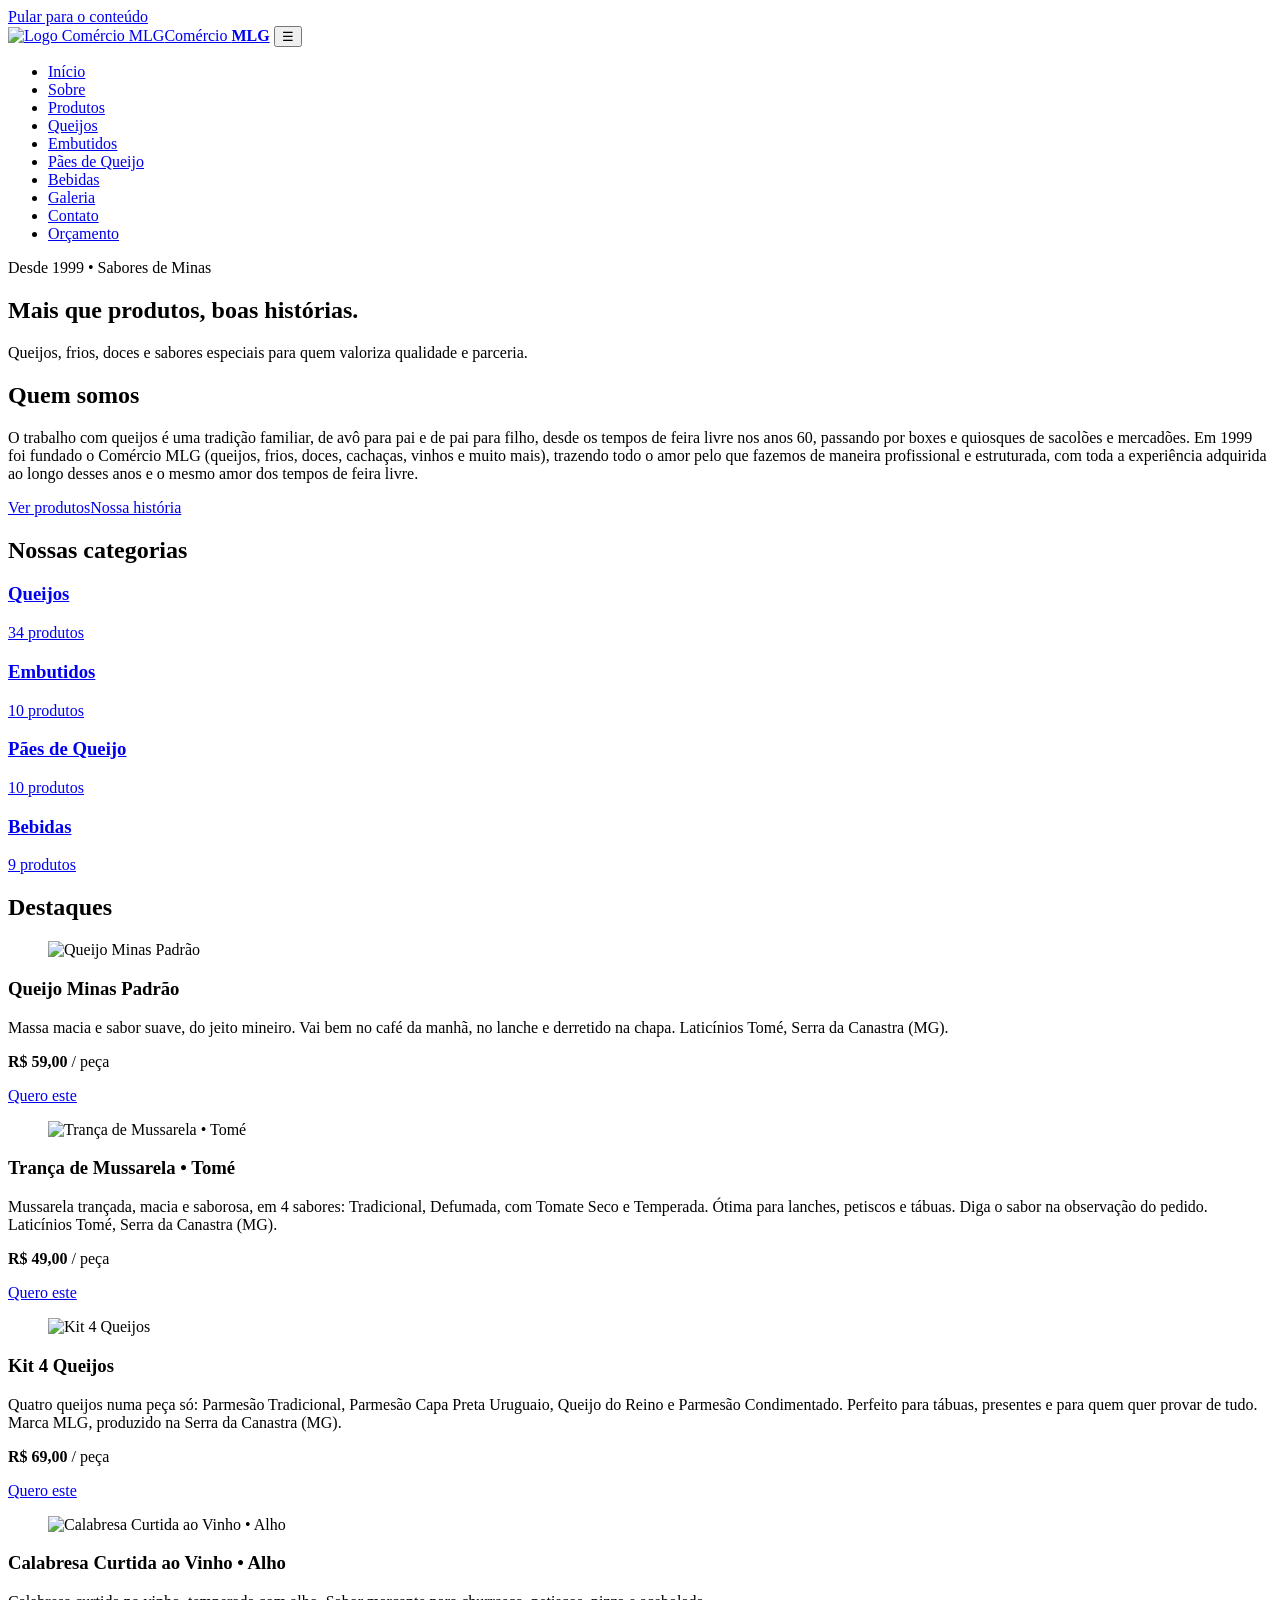
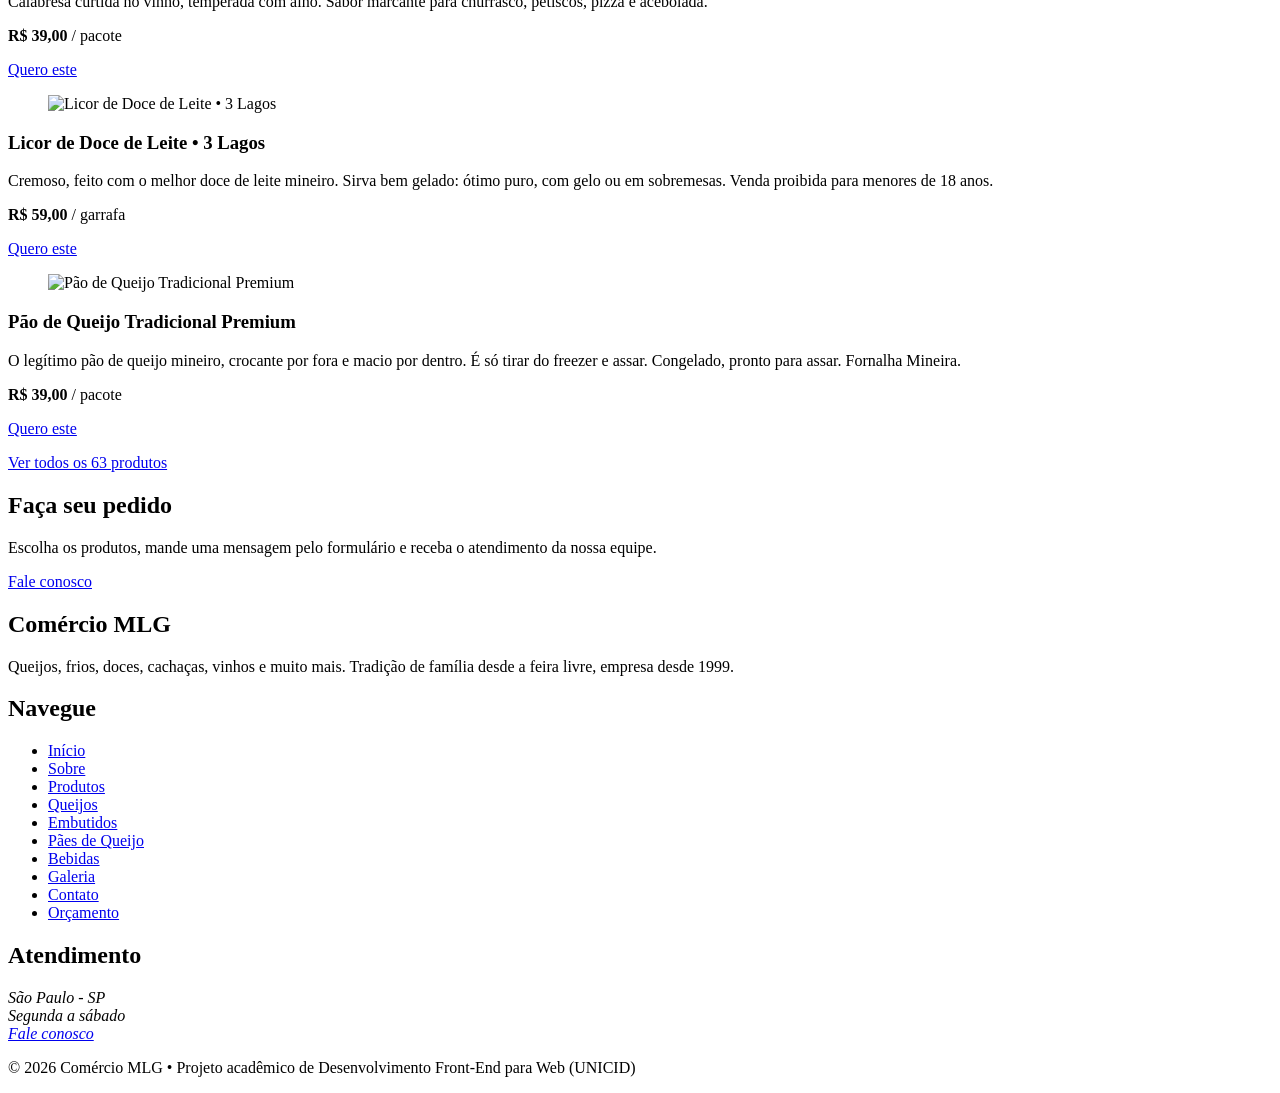
==== index.html @ 5aead36e "Cria as 10 páginas HTML interligadas" ====
<!DOCTYPE html>
<html lang="pt-BR">
<head>
  <meta charset="UTF-8">
  <meta name="viewport" content="width=device-width, initial-scale=1.0">
  <meta name="description" content="Comércio MLG: queijos, frios, doces e bebidas desde 1999.">
  <title>Início | Comércio MLG</title>
  <link rel="icon" href="img/site/logo.png">
  <link rel="stylesheet" href="css/style.css">
</head>
<body>
  <a class="pular" href="#conteudo">Pular para o conteúdo</a>
  <header class="topo">
    <div class="topo-in">
      <a class="marca" href="index.html"><img src="img/site/logo.png" alt="Logo Comércio MLG" width="64" height="64"><span>Comércio <b>MLG</b></span></a>
      <button class="menu-btn" aria-label="Abrir menu" aria-expanded="false" aria-controls="menu">☰</button>
      <nav id="menu" aria-label="Menu principal"><ul><li><a href="index.html" aria-current="page">Início</a></li><li><a href="sobre.html">Sobre</a></li><li><a href="produtos.html">Produtos</a></li><li><a href="queijos.html">Queijos</a></li><li><a href="embutidos.html">Embutidos</a></li><li><a href="paes-de-queijo.html">Pães de Queijo</a></li><li><a href="bebidas.html">Bebidas</a></li><li><a href="galeria.html">Galeria</a></li><li><a href="contato.html">Contato</a></li><li><a href="orcamento.html">Orçamento</a></li></ul></nav>
    </div>
  </header>
  <main id="conteudo">
    <section class="hero">
      <div class="wrap hero-txt">
        <p class="eyebrow">Desde 1999 • Sabores de Minas</p>
        <h1>Mais que produtos, <span>boas histórias.</span></h1>
        <p class="lead">Queijos, frios, doces e sabores especiais para quem valoriza qualidade e parceria.</p>
        <aside class="quem" aria-labelledby="quem-titulo">
          <h2 id="quem-titulo">Quem somos</h2>
          <p>O trabalho com queijos é uma tradição familiar, de avô para pai e de pai para filho, desde os tempos de feira livre nos anos 60, passando por boxes e quiosques de sacolões e mercadões. Em 1999 foi fundado o Comércio MLG (queijos, frios, doces, cachaças, vinhos e muito mais), trazendo todo o amor pelo que fazemos de maneira profissional e estruturada, com toda a experiência adquirida ao longo desses anos e o mesmo amor dos tempos de feira livre.</p>
        </aside>
        <div class="acoes"><a class="btn" href="produtos.html">Ver produtos</a><a class="btn btn-sec" href="sobre.html">Nossa história</a></div>
      </div>
    </section>

    <section class="secao wrap" aria-labelledby="cat-titulo">
      <h2 id="cat-titulo" class="titulo">Nossas categorias</h2>
      <div class="grade-cat">
        <a class="cat" href="queijos.html" style="background-image:linear-gradient(0deg,#000d,#0002),url('img/site/cat-queijos.jpg')"><h3>Queijos</h3><p>34 produtos</p></a>
        <a class="cat" href="embutidos.html" style="background-image:linear-gradient(0deg,#000d,#0002),url('img/site/cat-embutidos.jpg')"><h3>Embutidos</h3><p>10 produtos</p></a>
        <a class="cat" href="paes-de-queijo.html" style="background-image:linear-gradient(0deg,#000d,#0002),url('img/site/cat-paes.jpg')"><h3>Pães de Queijo</h3><p>10 produtos</p></a>
        <a class="cat" href="bebidas.html" style="background-image:linear-gradient(0deg,#000d,#0002),url('img/site/cat-bebidas.jpg')"><h3>Bebidas</h3><p>9 produtos</p></a>
      </div>
    </section>

    <section class="secao wrap" aria-labelledby="dest-titulo">
      <h2 id="dest-titulo" class="titulo">Destaques</h2>
      <div class="grade">
      <article class="card" data-busca="queijo minas padrão minas padrao cafe lanche tome canastra">
        <figure><img src="img/produtos/queijo-minas-padrao.jpg" alt="Queijo Minas Padrão" loading="lazy" width="900" height="900"></figure>
        <div class="card-txt">
          <h3>Queijo Minas Padrão</h3>
          <p>Massa macia e sabor suave, do jeito mineiro. Vai bem no café da manhã, no lanche e derretido na chapa. Laticínios Tomé, Serra da Canastra (MG).</p>
          <p class="preco"><strong>R$ 59,00</strong> <span>/ peça</span></p>
          <a class="btn btn-sm" href="contato.html?produto=Queijo Minas Padrão">Quero este</a>
        </div>
      </article>
      <article class="card" data-busca="trança de mussarela • tomé tranca mussarela tradicional defumada tomate seco temperada condimentada tome">
        <figure><img src="img/produtos/trancas-tome.jpg" alt="Trança de Mussarela • Tomé" loading="lazy" width="900" height="900"></figure>
        <div class="card-txt">
          <h3>Trança de Mussarela • Tomé</h3>
          <p>Mussarela trançada, macia e saborosa, em 4 sabores: Tradicional, Defumada, com Tomate Seco e Temperada. Ótima para lanches, petiscos e tábuas. Diga o sabor na observação do pedido. Laticínios Tomé, Serra da Canastra (MG).</p>
          <p class="preco"><strong>R$ 49,00</strong> <span>/ peça</span></p>
          <a class="btn btn-sm" href="contato.html?produto=Trança de Mussarela • Tomé">Quero este</a>
        </div>
      </article>
      <article class="card" data-busca="kit 4 queijos kit 4 queijos sortido tabua presente parmesao capa preta uruguaio reino condimentado mlg">
        <figure><img src="img/produtos/kit-4-queijos.jpg" alt="Kit 4 Queijos" loading="lazy" width="900" height="900"></figure>
        <div class="card-txt">
          <h3>Kit 4 Queijos</h3>
          <p>Quatro queijos numa peça só: Parmesão Tradicional, Parmesão Capa Preta Uruguaio, Queijo do Reino e Parmesão Condimentado. Perfeito para tábuas, presentes e para quem quer provar de tudo. Marca MLG, produzido na Serra da Canastra (MG).</p>
          <p class="preco"><strong>R$ 69,00</strong> <span>/ peça</span></p>
          <a class="btn btn-sm" href="contato.html?produto=Kit 4 Queijos">Quero este</a>
        </div>
      </article>
      <article class="card" data-busca="calabresa curtida ao vinho • alho calabresa curtida vinho alho linguica churrasco petisco embutido">
        <figure><img src="img/produtos/calabresa-vinho-alho.jpg" alt="Calabresa Curtida ao Vinho • Alho" loading="lazy" width="900" height="900"></figure>
        <div class="card-txt">
          <h3>Calabresa Curtida ao Vinho • Alho</h3>
          <p>Calabresa curtida no vinho, temperada com alho. Sabor marcante para churrasco, petiscos, pizza e acebolada.</p>
          <p class="preco"><strong>R$ 39,00</strong> <span>/ pacote</span></p>
          <a class="btn btn-sm" href="contato.html?produto=Calabresa Curtida ao Vinho • Alho">Quero este</a>
        </div>
      </article>
      <article class="card" data-busca="licor de doce de leite • 3 lagos licor 3 lagos bebida doce de leite">
        <figure><img src="img/produtos/licor-doce-de-leite.jpg" alt="Licor de Doce de Leite • 3 Lagos" loading="lazy" width="900" height="900"></figure>
        <div class="card-txt">
          <h3>Licor de Doce de Leite • 3 Lagos</h3>
          <p>Cremoso, feito com o melhor doce de leite mineiro. Sirva bem gelado: ótimo puro, com gelo ou em sobremesas. Venda proibida para menores de 18 anos.</p>
          <p class="preco"><strong>R$ 59,00</strong> <span>/ garrafa</span></p>
          <a class="btn btn-sm" href="contato.html?produto=Licor de Doce de Leite • 3 Lagos">Quero este</a>
        </div>
      </article>
      <article class="card" data-busca="pão de queijo tradicional premium pao de queijo congelado fornalha mineira tradicional premium">
        <figure><img src="img/produtos/pao-queijo-tradicional.jpg" alt="Pão de Queijo Tradicional Premium" loading="lazy" width="900" height="900"></figure>
        <div class="card-txt">
          <h3>Pão de Queijo Tradicional Premium</h3>
          <p>O legítimo pão de queijo mineiro, crocante por fora e macio por dentro. É só tirar do freezer e assar. Congelado, pronto para assar. Fornalha Mineira.</p>
          <p class="preco"><strong>R$ 39,00</strong> <span>/ pacote</span></p>
          <a class="btn btn-sm" href="contato.html?produto=Pão de Queijo Tradicional Premium">Quero este</a>
        </div>
      </article>
      </div>
      <p class="centro"><a class="btn" href="produtos.html">Ver todos os 63 produtos</a></p>
    </section>

    <section class="faixa">
      <div class="wrap faixa-in">
        <div><h2>Faça seu pedido</h2><p>Escolha os produtos, mande uma mensagem pelo formulário e receba o atendimento da nossa equipe.</p></div>
        <a class="btn" href="contato.html">Fale conosco</a>
      </div>
    </section>
  </main>
  <footer class="rodape">
    <div class="rodape-in">
      <section>
        <h2>Comércio MLG</h2>
        <p>Queijos, frios, doces, cachaças, vinhos e muito mais. Tradição de família desde a feira livre, empresa desde 1999.</p>
      </section>
      <nav aria-label="Links do rodapé">
        <h2>Navegue</h2>
        <ul><li><a href="index.html" aria-current="page">Início</a></li><li><a href="sobre.html">Sobre</a></li><li><a href="produtos.html">Produtos</a></li><li><a href="queijos.html">Queijos</a></li><li><a href="embutidos.html">Embutidos</a></li><li><a href="paes-de-queijo.html">Pães de Queijo</a></li><li><a href="bebidas.html">Bebidas</a></li><li><a href="galeria.html">Galeria</a></li><li><a href="contato.html">Contato</a></li><li><a href="orcamento.html">Orçamento</a></li></ul>
      </nav>
      <section>
        <h2>Atendimento</h2>
        <address>São Paulo - SP<br>Segunda a sábado<br><a href="contato.html">Fale conosco</a></address>
      </section>
    </div>
    <p class="copy">© 2026 Comércio MLG • Projeto acadêmico de Desenvolvimento Front-End para Web (UNICID)</p>
  </footer>
  <script src="js/script.js"></script>
</body>
</html>
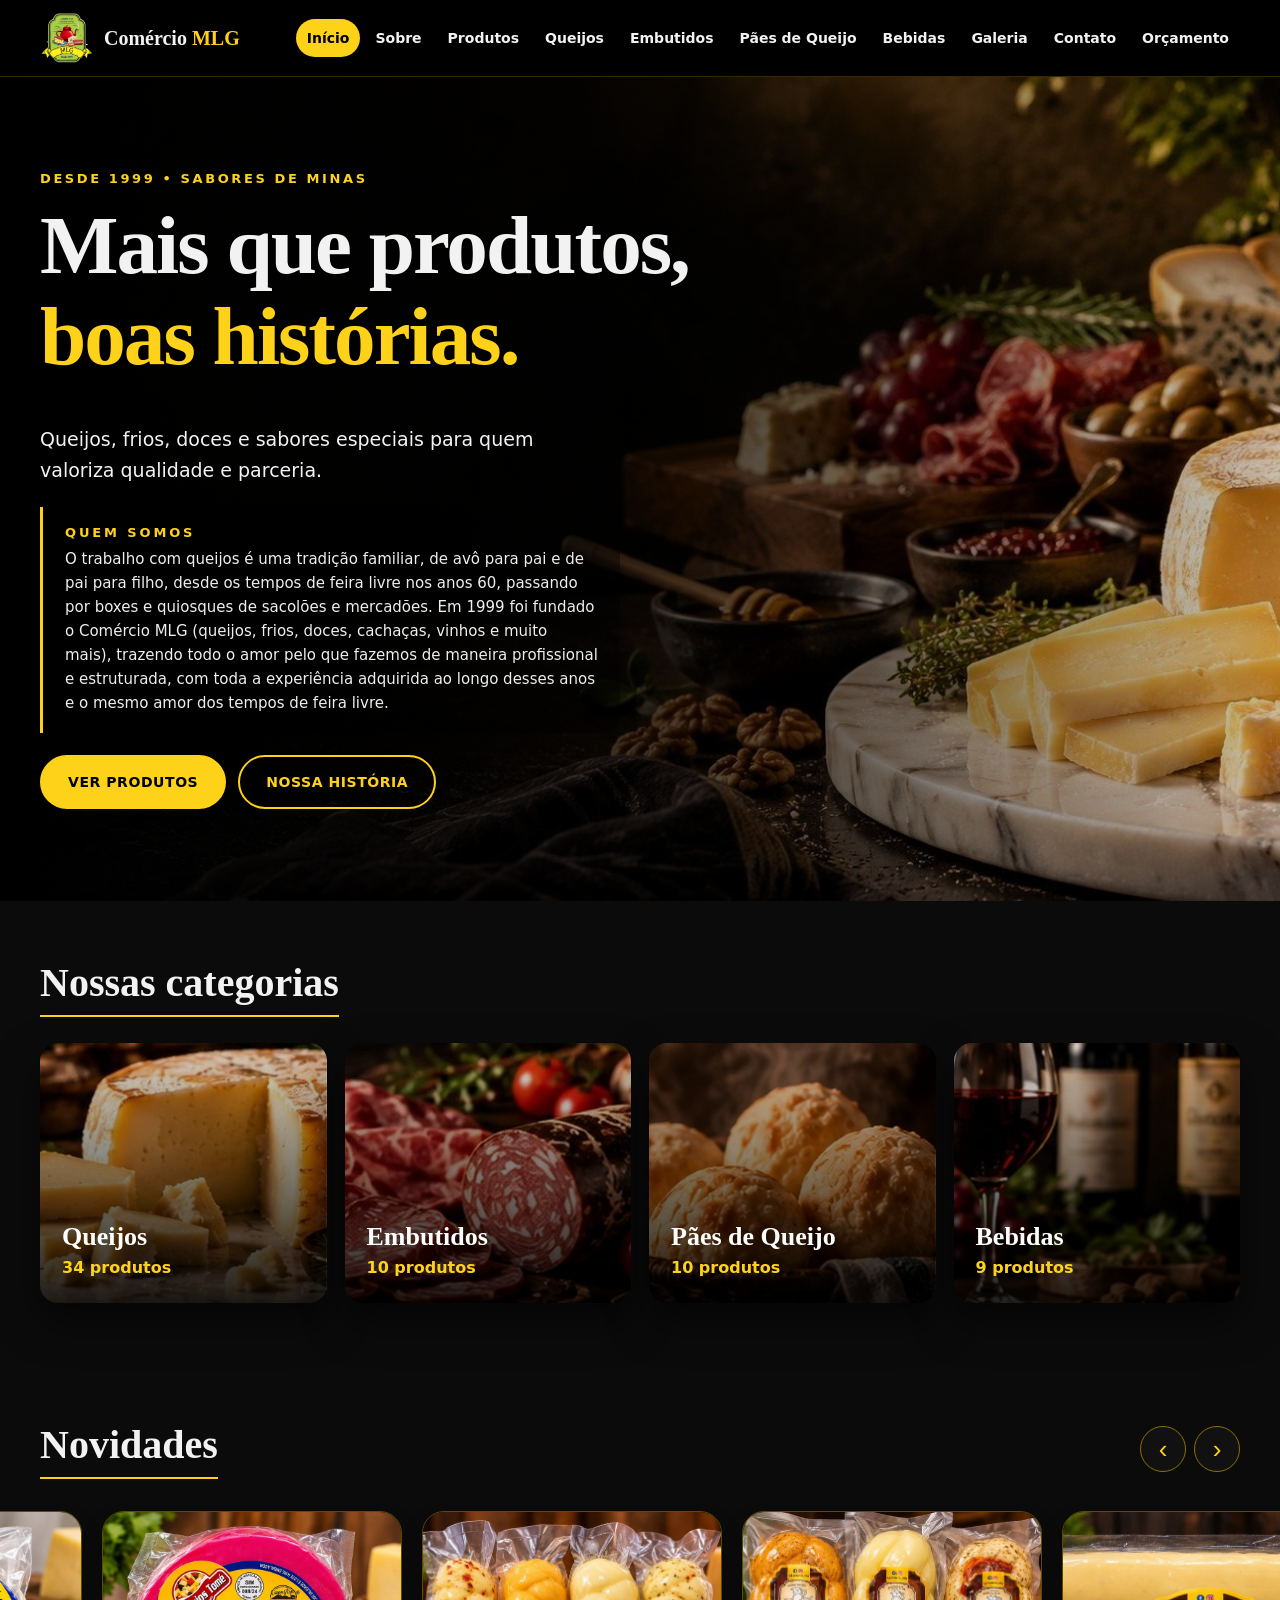
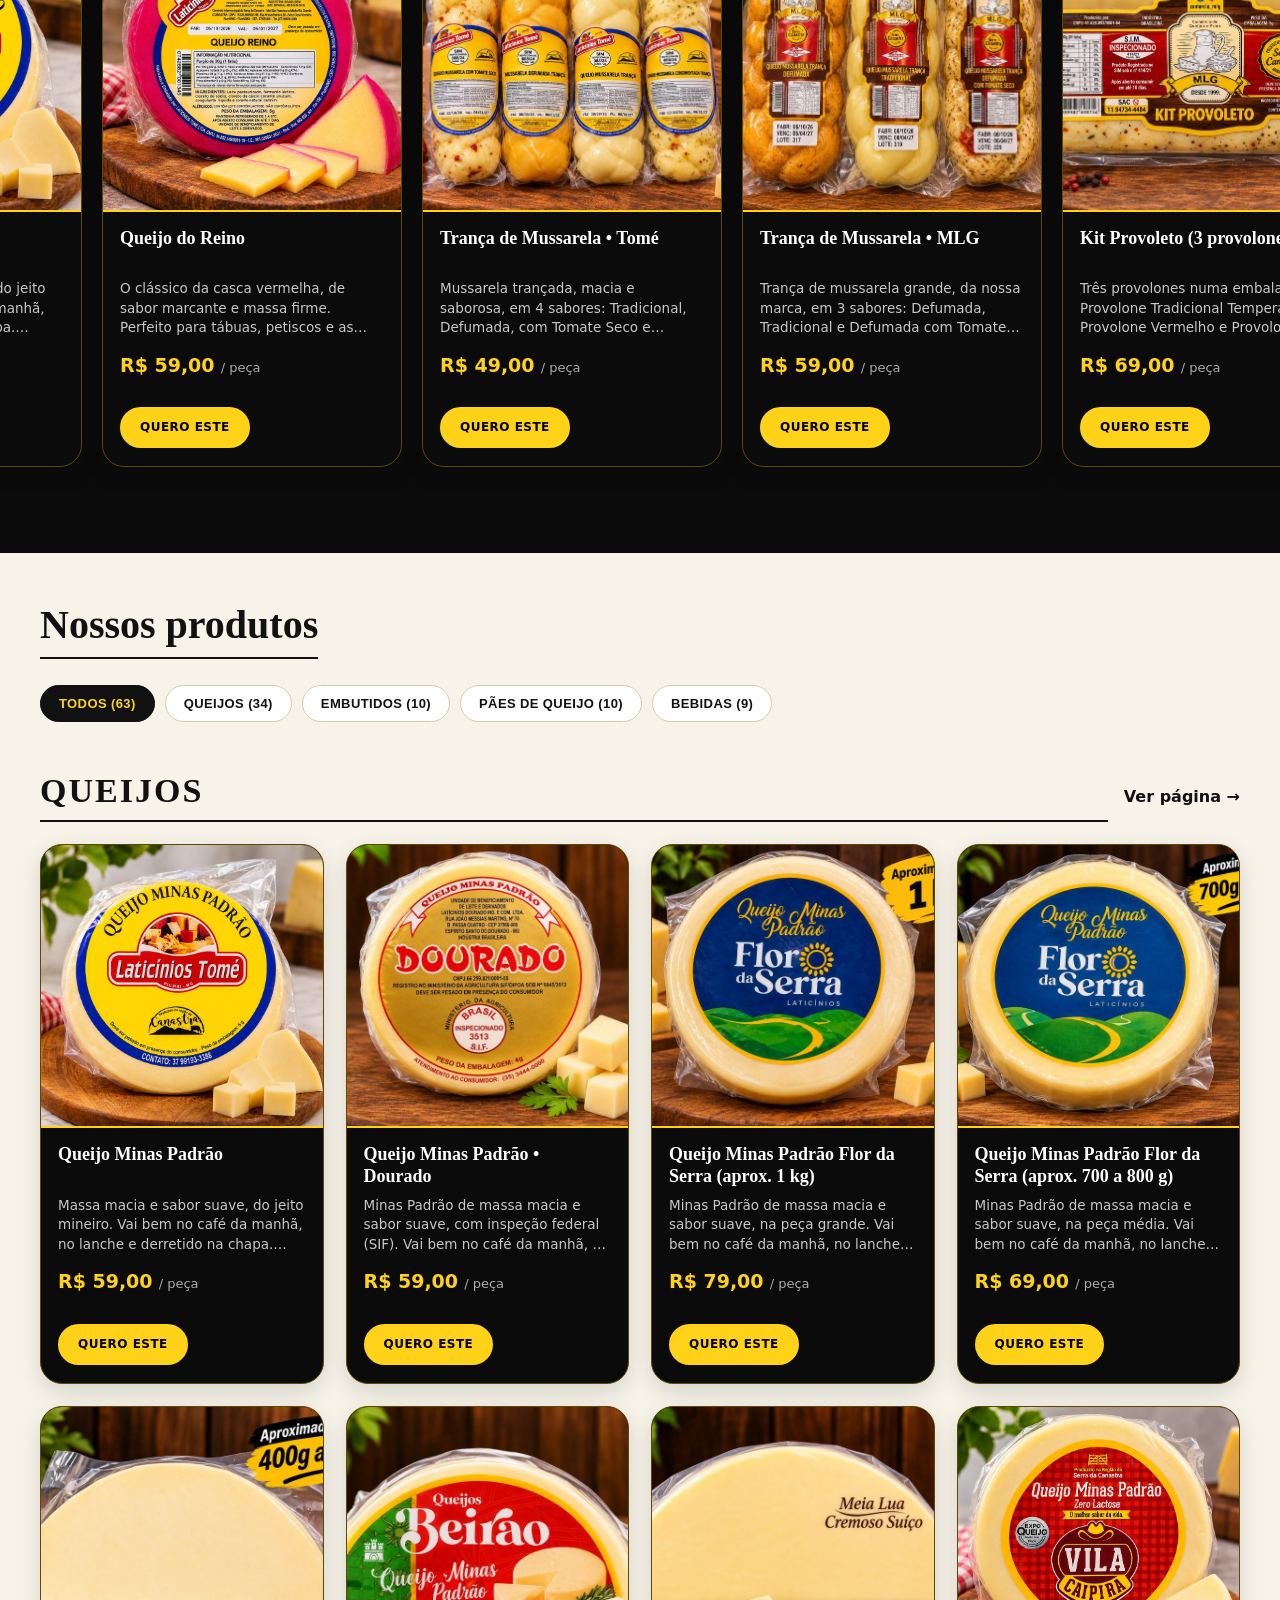
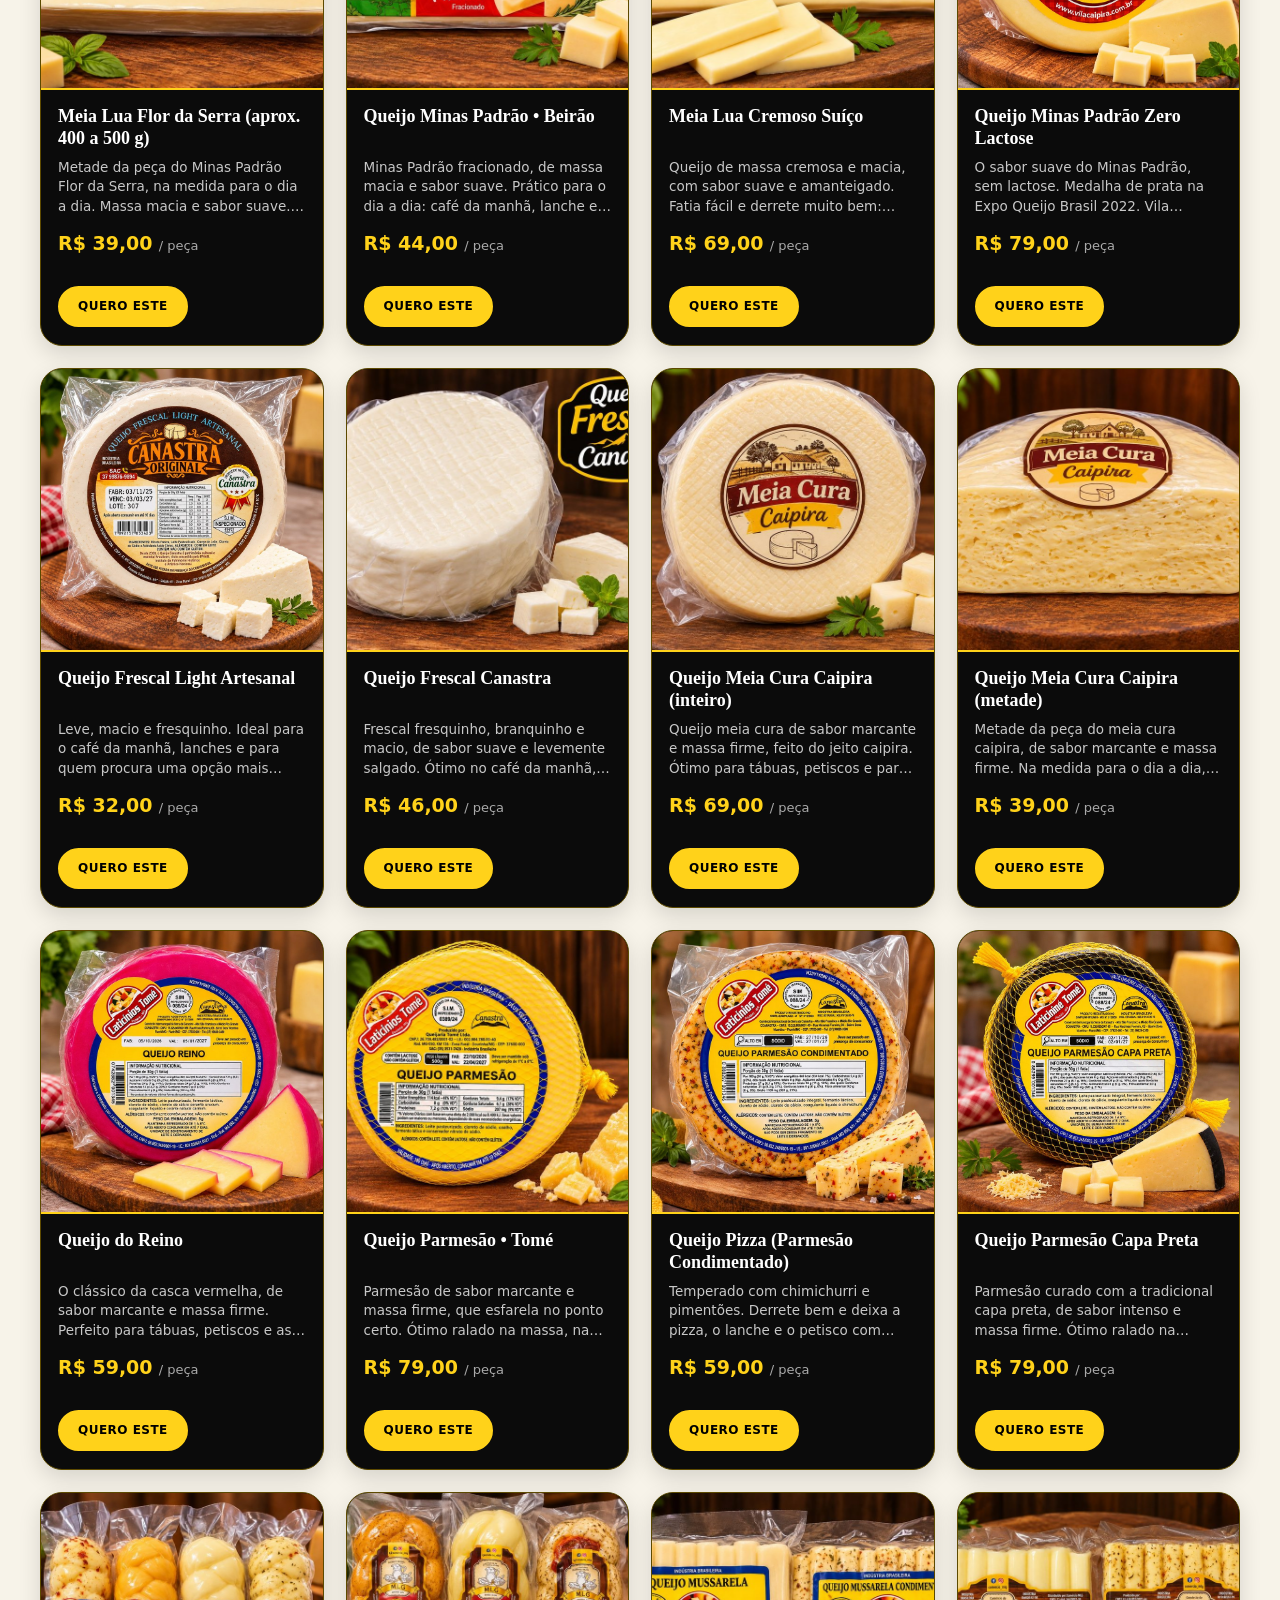
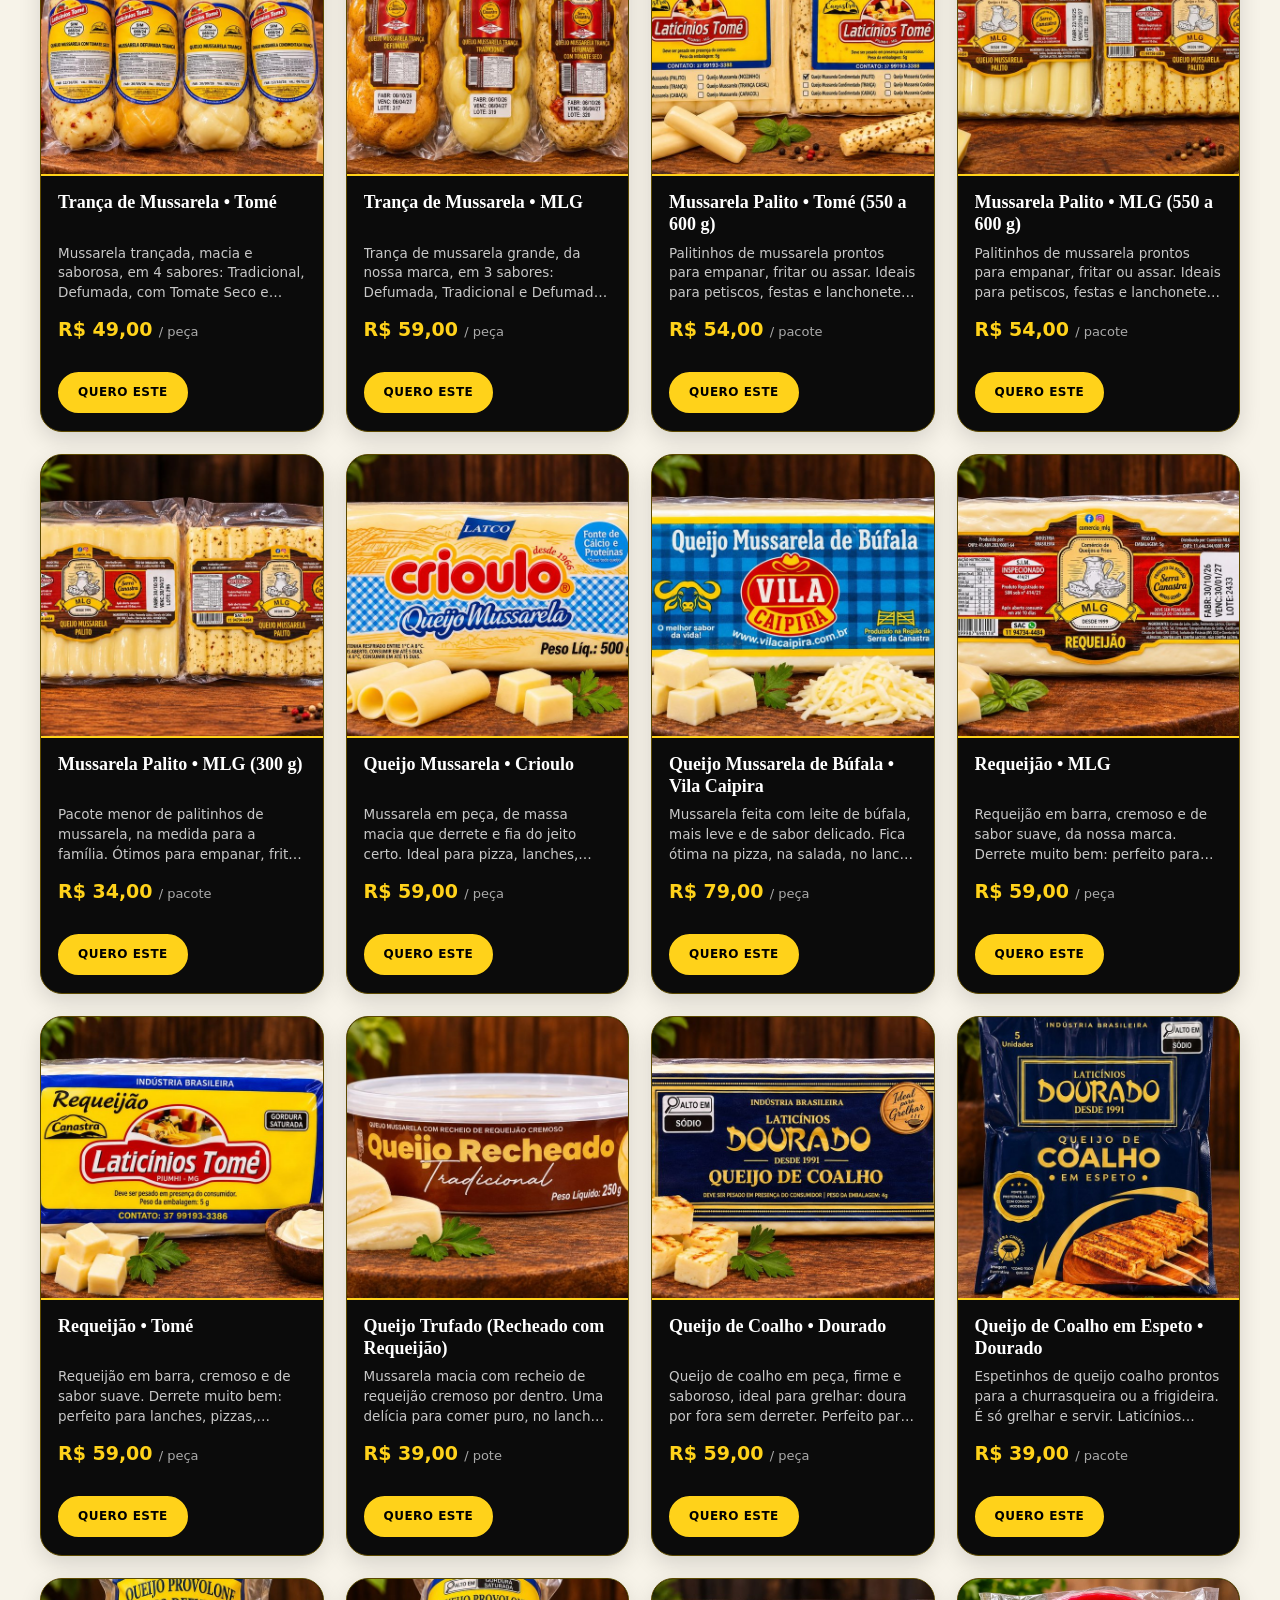
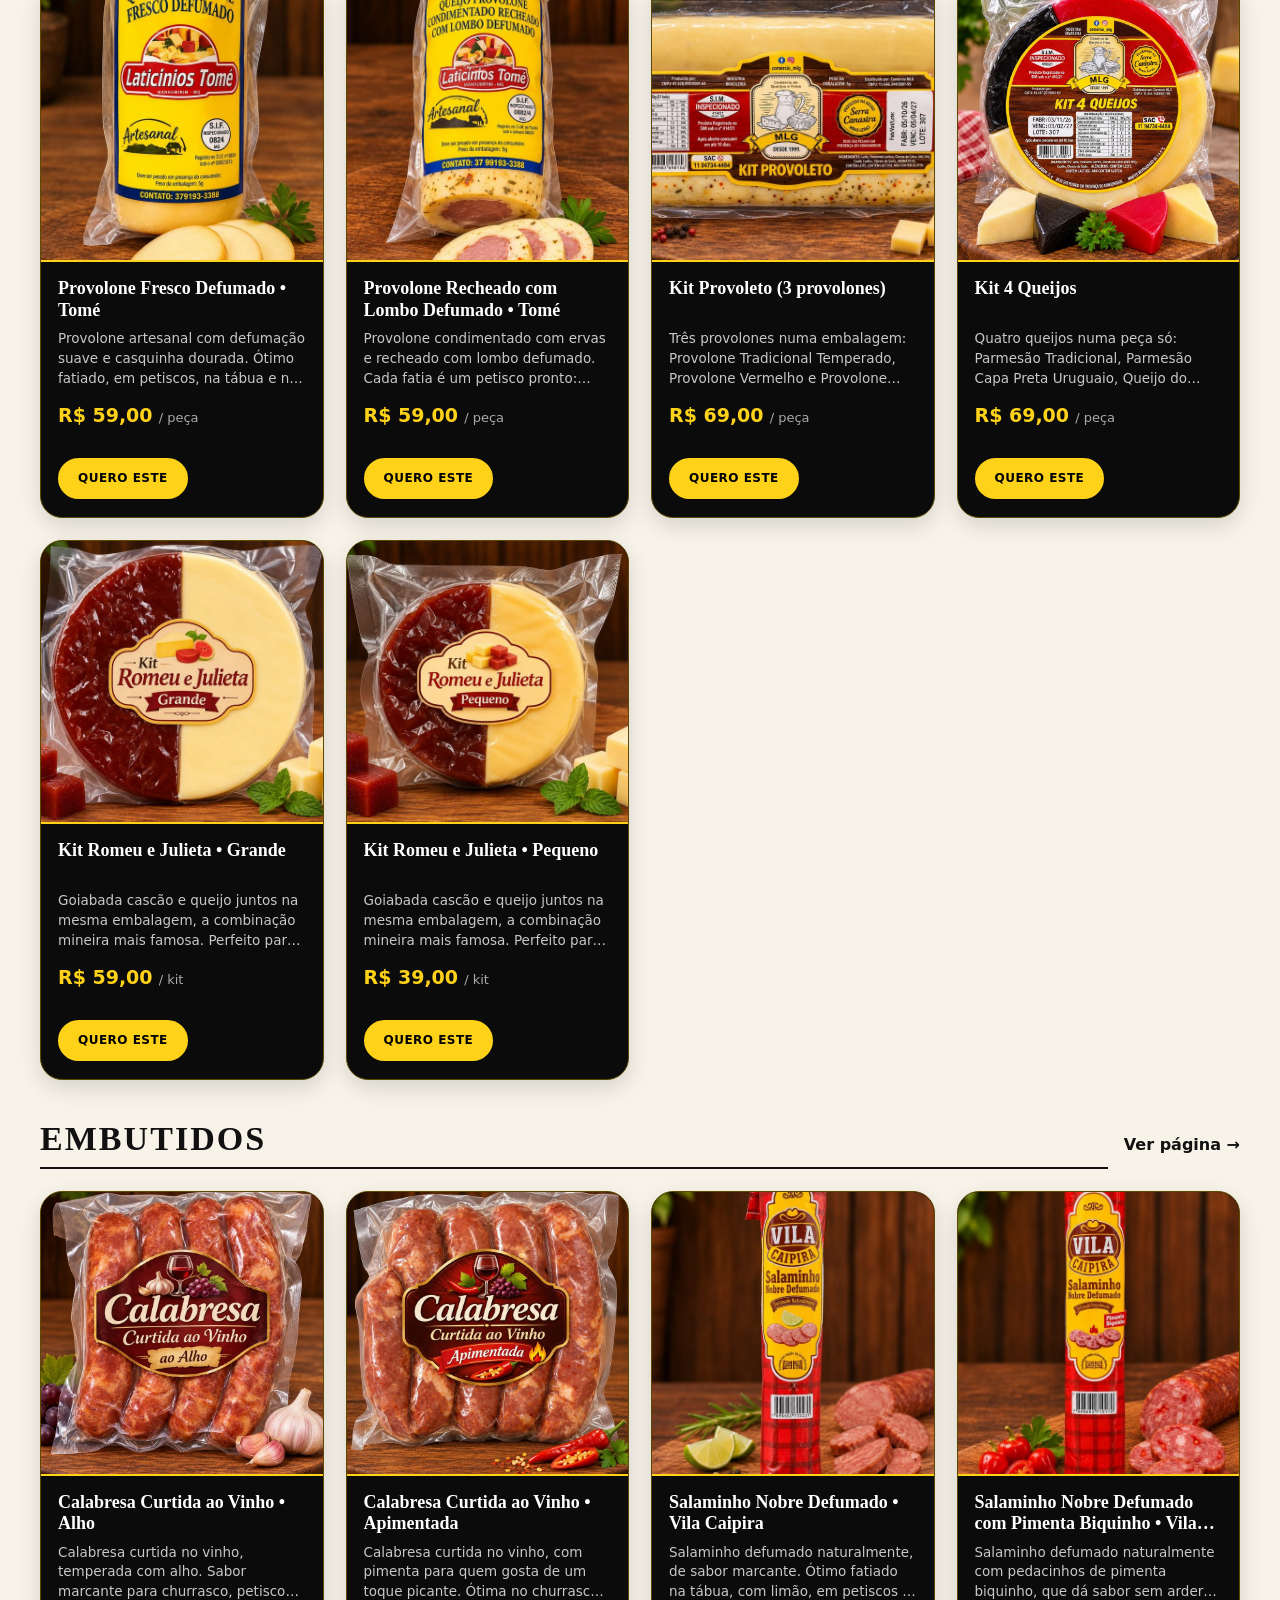
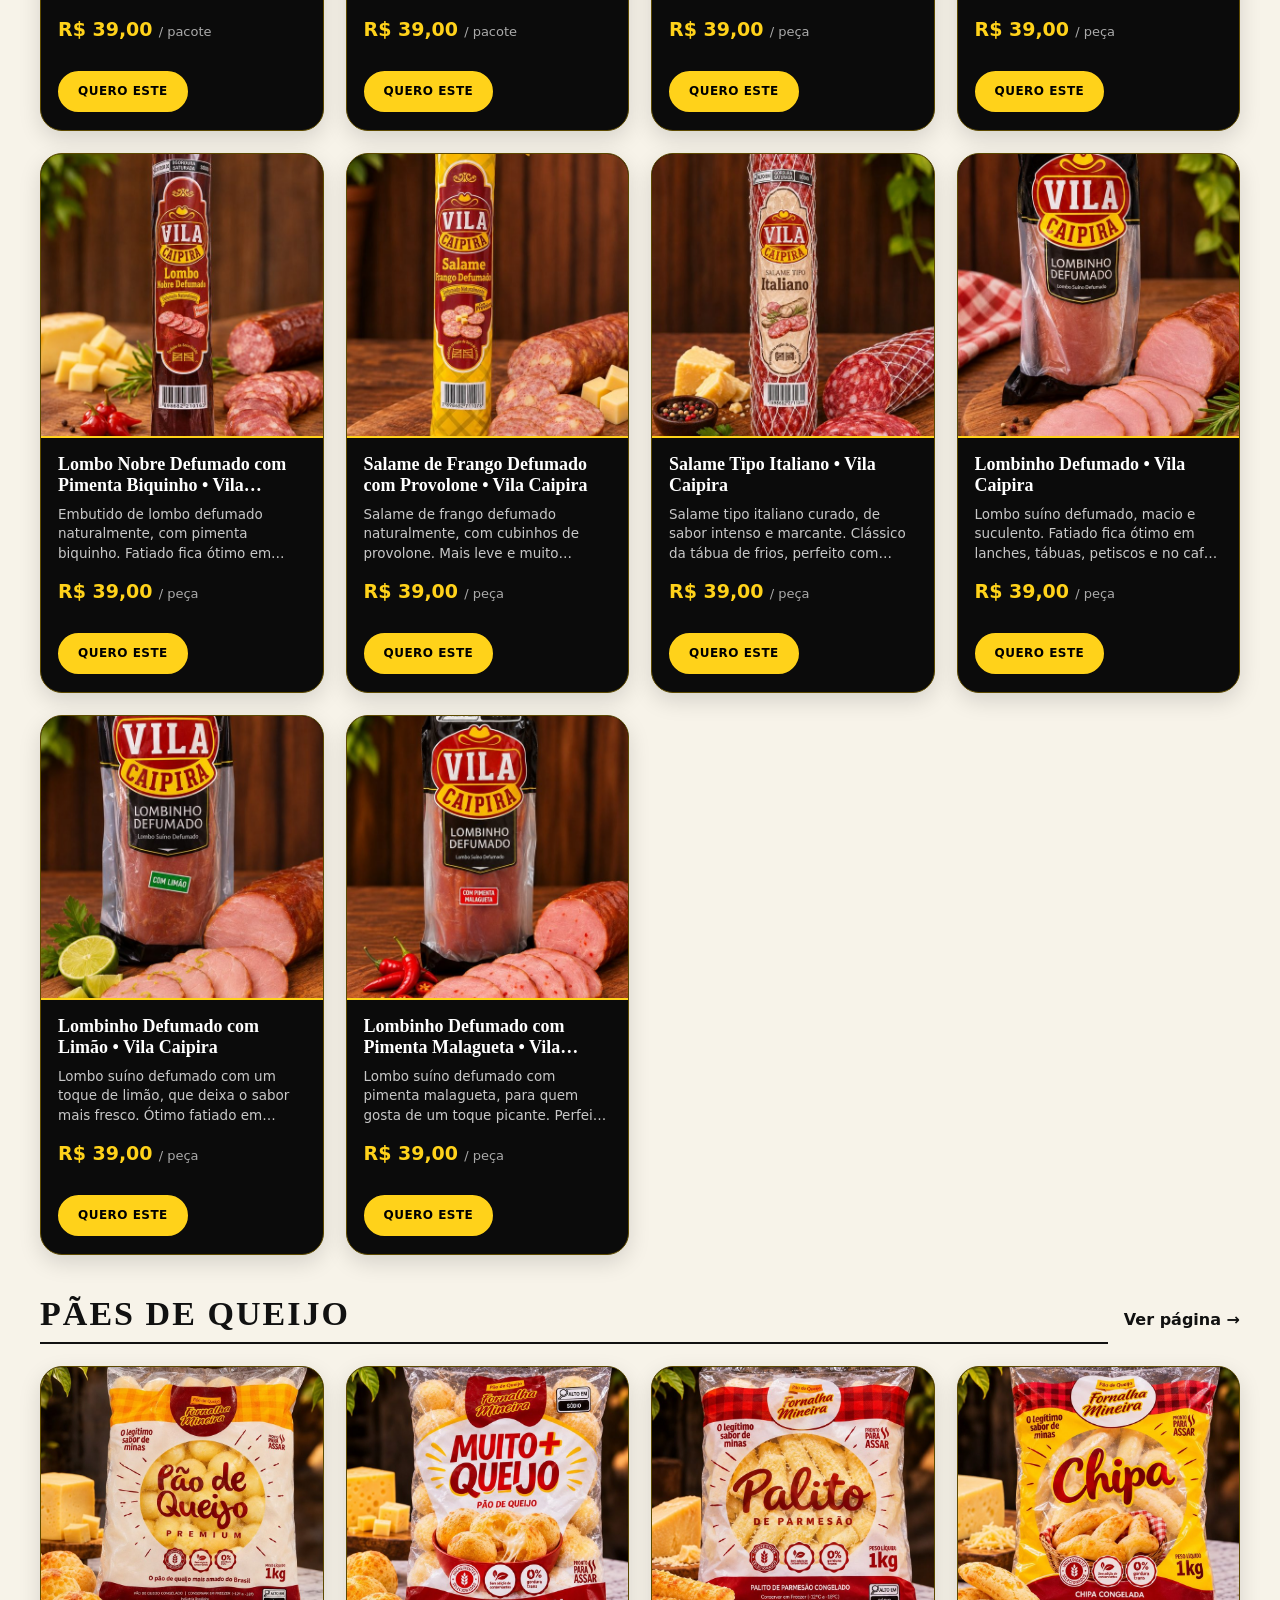
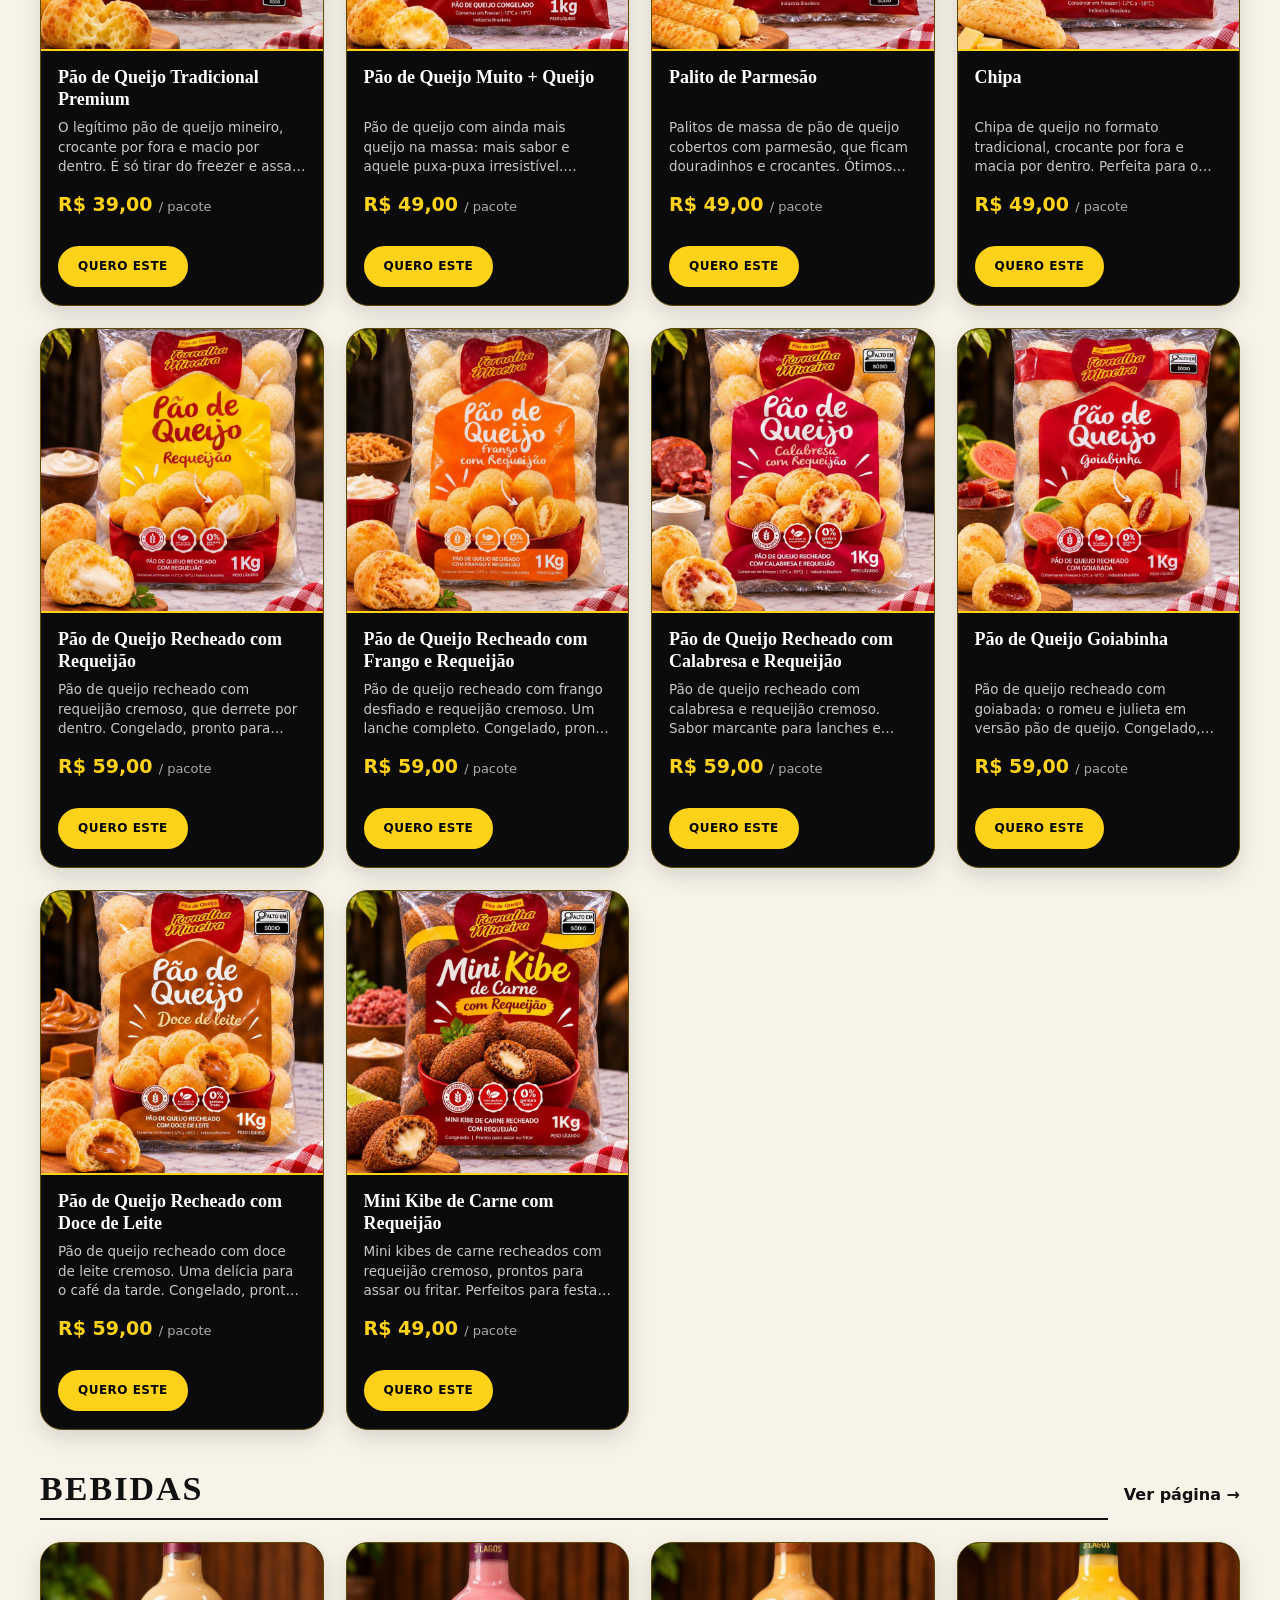
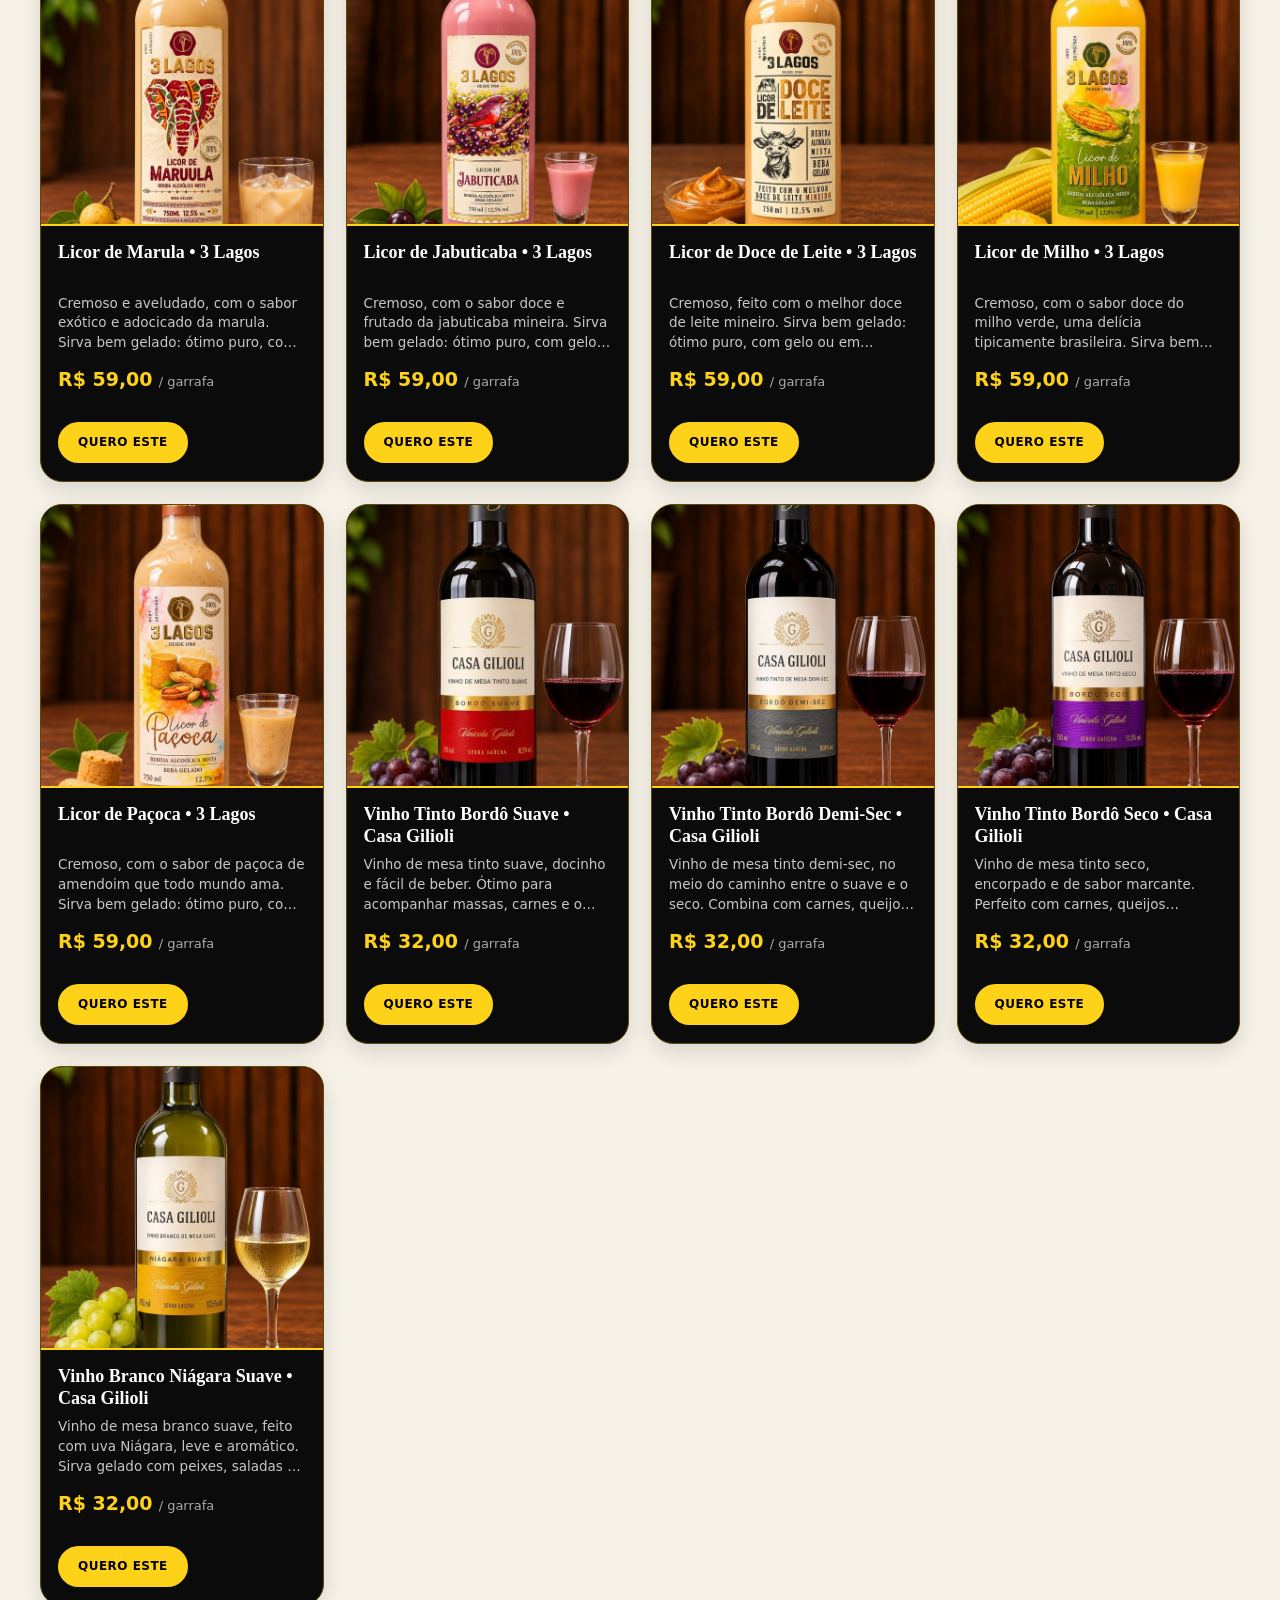
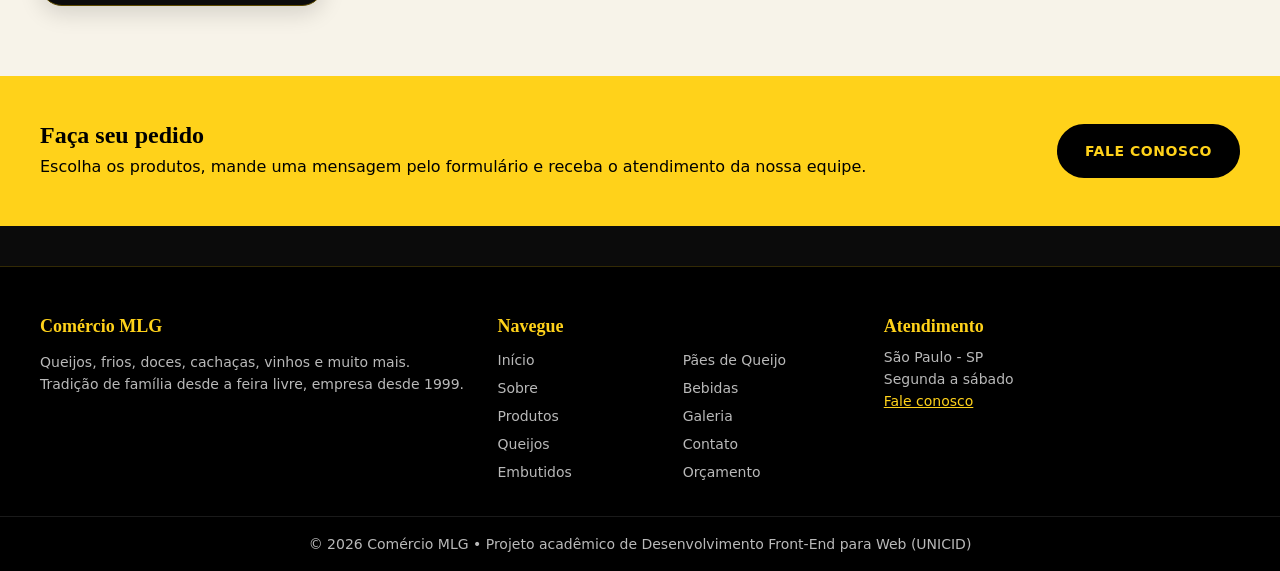
==== commit 86e981b6: "Página inicial igual ao catálogo: faixa de novidades, filtro por categoria e todos os produtos com c" ====
--- a/index.html
+++ b/index.html
@@ -41,65 +41,719 @@
       </div>
     </section>
 
-    <section class="secao wrap" aria-labelledby="dest-titulo">
-      <h2 id="dest-titulo" class="titulo">Destaques</h2>
-      <div class="grade">
+    <section class="secao novidades" aria-labelledby="nov-titulo">
+      <div class="wrap sec-head"><h2 id="nov-titulo" class="titulo">Novidades</h2>
+        <div class="rail-nav"><button type="button" class="rail-btn" data-dir="-1" aria-label="Anterior">‹</button><button type="button" class="rail-btn" data-dir="1" aria-label="Próximo">›</button></div></div>
+      <div class="rail" id="rail" tabindex="0" aria-label="Produtos em destaque">
+      <article class="card nov" data-busca="queijo minas padrão minas padrao cafe lanche tome canastra">
+        <figure><img src="img/produtos/queijo-minas-padrao.jpg" alt="Queijo Minas Padrão" loading="lazy" width="900" height="900"></figure>
+        <div class="card-txt">
+          <h3 class="card-nome">Queijo Minas Padrão</h3>
+          <p class="card-desc">Massa macia e sabor suave, do jeito mineiro. Vai bem no café da manhã, no lanche e derretido na chapa. Laticínios Tomé, Serra da Canastra (MG).</p>
+          <p class="preco"><strong>R$ 59,00</strong> <span>/ peça</span></p>
+          <a class="btn btn-sm" href="contato.html?produto=Queijo Minas Padrão">Quero este</a>
+        </div>
+      </article>
+      <article class="card nov" data-busca="queijo do reino reino casca vermelha natal tabua petisco tome">
+        <figure><img src="img/produtos/queijo-do-reino.jpg" alt="Queijo do Reino" loading="lazy" width="900" height="900"></figure>
+        <div class="card-txt">
+          <h3 class="card-nome">Queijo do Reino</h3>
+          <p class="card-desc">O clássico da casca vermelha, de sabor marcante e massa firme. Perfeito para tábuas, petiscos e as festas de fim de ano. Laticínios Tomé, Serra da Canastra (MG).</p>
+          <p class="preco"><strong>R$ 59,00</strong> <span>/ peça</span></p>
+          <a class="btn btn-sm" href="contato.html?produto=Queijo do Reino">Quero este</a>
+        </div>
+      </article>
+      <article class="card nov" data-busca="trança de mussarela • tomé tranca mussarela tradicional defumada tomate seco temperada condimentada tome">
+        <figure><img src="img/produtos/trancas-tome.jpg" alt="Trança de Mussarela • Tomé" loading="lazy" width="900" height="900"></figure>
+        <div class="card-txt">
+          <h3 class="card-nome">Trança de Mussarela • Tomé</h3>
+          <p class="card-desc">Mussarela trançada, macia e saborosa, em 4 sabores: Tradicional, Defumada, com Tomate Seco e Temperada. Ótima para lanches, petiscos e tábuas. Diga o sabor na observação do pedido. Laticínios Tomé, Serra da Canastra (MG).</p>
+          <p class="preco"><strong>R$ 49,00</strong> <span>/ peça</span></p>
+          <a class="btn btn-sm" href="contato.html?produto=Trança de Mussarela • Tomé">Quero este</a>
+        </div>
+      </article>
+      <article class="card nov" data-busca="trança de mussarela • mlg tranca mussarela tradicional defumada tomate seco mlg">
+        <figure><img src="img/produtos/trancas-mlg.jpg" alt="Trança de Mussarela • MLG" loading="lazy" width="900" height="900"></figure>
+        <div class="card-txt">
+          <h3 class="card-nome">Trança de Mussarela • MLG</h3>
+          <p class="card-desc">Trança de mussarela grande, da nossa marca, em 3 sabores: Defumada, Tradicional e Defumada com Tomate Seco. Perfeita para petiscos e tábuas. Diga o sabor na observação do pedido. Marca MLG, produzido na Serra da Canastra (MG).</p>
+          <p class="preco"><strong>R$ 59,00</strong> <span>/ peça</span></p>
+          <a class="btn btn-sm" href="contato.html?produto=Trança de Mussarela • MLG">Quero este</a>
+        </div>
+      </article>
+      <article class="card nov" data-busca="kit provoleto (3 provolones) kit provoleto provolone temperado vermelho defumado churrasco petisco mlg">
+        <figure><img src="img/produtos/kit-provoleto.jpg" alt="Kit Provoleto (3 provolones)" loading="lazy" width="900" height="900"></figure>
+        <div class="card-txt">
+          <h3 class="card-nome">Kit Provoleto (3 provolones)</h3>
+          <p class="card-desc">Três provolones numa embalagem: Provolone Tradicional Temperado, Provolone Vermelho e Provolone Defumado. Perfeito para petiscos, churrasco e tábuas. Marca MLG, produzido na Serra da Canastra (MG).</p>
+          <p class="preco"><strong>R$ 69,00</strong> <span>/ peça</span></p>
+          <a class="btn btn-sm" href="contato.html?produto=Kit Provoleto (3 provolones)">Quero este</a>
+        </div>
+      </article>
+      <article class="card nov" data-busca="kit 4 queijos kit 4 queijos sortido tabua presente parmesao capa preta uruguaio reino condimentado mlg">
+        <figure><img src="img/produtos/kit-4-queijos.jpg" alt="Kit 4 Queijos" loading="lazy" width="900" height="900"></figure>
+        <div class="card-txt">
+          <h3 class="card-nome">Kit 4 Queijos</h3>
+          <p class="card-desc">Quatro queijos numa peça só: Parmesão Tradicional, Parmesão Capa Preta Uruguaio, Queijo do Reino e Parmesão Condimentado. Perfeito para tábuas, presentes e para quem quer provar de tudo. Marca MLG, produzido na Serra da Canastra (MG).</p>
+          <p class="preco"><strong>R$ 69,00</strong> <span>/ peça</span></p>
+          <a class="btn btn-sm" href="contato.html?produto=Kit 4 Queijos">Quero este</a>
+        </div>
+      </article>
+      <article class="card nov" data-busca="calabresa curtida ao vinho • alho calabresa curtida vinho alho linguica churrasco petisco embutido">
+        <figure><img src="img/produtos/calabresa-vinho-alho.jpg" alt="Calabresa Curtida ao Vinho • Alho" loading="lazy" width="900" height="900"></figure>
+        <div class="card-txt">
+          <h3 class="card-nome">Calabresa Curtida ao Vinho • Alho</h3>
+          <p class="card-desc">Calabresa curtida no vinho, temperada com alho. Sabor marcante para churrasco, petiscos, pizza e acebolada.</p>
+          <p class="preco"><strong>R$ 39,00</strong> <span>/ pacote</span></p>
+          <a class="btn btn-sm" href="contato.html?produto=Calabresa Curtida ao Vinho • Alho">Quero este</a>
+        </div>
+      </article>
+      <article class="card nov" data-busca="licor de doce de leite • 3 lagos licor 3 lagos bebida doce de leite">
+        <figure><img src="img/produtos/licor-doce-de-leite.jpg" alt="Licor de Doce de Leite • 3 Lagos" loading="lazy" width="900" height="900"></figure>
+        <div class="card-txt">
+          <h3 class="card-nome">Licor de Doce de Leite • 3 Lagos</h3>
+          <p class="card-desc">Cremoso, feito com o melhor doce de leite mineiro. Sirva bem gelado: ótimo puro, com gelo ou em sobremesas. Venda proibida para menores de 18 anos.</p>
+          <p class="preco"><strong>R$ 59,00</strong> <span>/ garrafa</span></p>
+          <a class="btn btn-sm" href="contato.html?produto=Licor de Doce de Leite • 3 Lagos">Quero este</a>
+        </div>
+      </article>
+      <article class="card nov" data-busca="vinho tinto bordô suave • casa gilioli vinho casa gilioli serra gaucha bebida tinto bordo suave">
+        <figure><img src="img/produtos/vinho-bordo-suave.jpg" alt="Vinho Tinto Bordô Suave • Casa Gilioli" loading="lazy" width="900" height="900"></figure>
+        <div class="card-txt">
+          <h3 class="card-nome">Vinho Tinto Bordô Suave • Casa Gilioli</h3>
+          <p class="card-desc">Vinho de mesa tinto suave, docinho e fácil de beber. Ótimo para acompanhar massas, carnes e o almoço de domingo. Vinícola Gilioli, Serra Gaúcha. Venda proibida para menores de 18 anos.</p>
+          <p class="preco"><strong>R$ 32,00</strong> <span>/ garrafa</span></p>
+          <a class="btn btn-sm" href="contato.html?produto=Vinho Tinto Bordô Suave • Casa Gilioli">Quero este</a>
+        </div>
+      </article>
+      <article class="card nov" data-busca="salame tipo italiano • vila caipira salame italiano curado tabua frios vila caipira embutido frios">
+        <figure><img src="img/produtos/salame-italiano.jpg" alt="Salame Tipo Italiano • Vila Caipira" loading="lazy" width="900" height="900"></figure>
+        <div class="card-txt">
+          <h3 class="card-nome">Salame Tipo Italiano • Vila Caipira</h3>
+          <p class="card-desc">Salame tipo italiano curado, de sabor intenso e marcante. Clássico da tábua de frios, perfeito com queijos e vinho. Vila Caipira.</p>
+          <p class="preco"><strong>R$ 39,00</strong> <span>/ peça</span></p>
+          <a class="btn btn-sm" href="contato.html?produto=Salame Tipo Italiano • Vila Caipira">Quero este</a>
+        </div>
+      </article>
+      <article class="card nov" data-busca="pão de queijo tradicional premium pao de queijo congelado fornalha mineira tradicional premium">
+        <figure><img src="img/produtos/pao-queijo-tradicional.jpg" alt="Pão de Queijo Tradicional Premium" loading="lazy" width="900" height="900"></figure>
+        <div class="card-txt">
+          <h3 class="card-nome">Pão de Queijo Tradicional Premium</h3>
+          <p class="card-desc">O legítimo pão de queijo mineiro, crocante por fora e macio por dentro. É só tirar do freezer e assar. Congelado, pronto para assar. Fornalha Mineira.</p>
+          <p class="preco"><strong>R$ 39,00</strong> <span>/ pacote</span></p>
+          <a class="btn btn-sm" href="contato.html?produto=Pão de Queijo Tradicional Premium">Quero este</a>
+        </div>
+      </article>
+      <article class="card nov" data-busca="pão de queijo recheado com requeijão pao de queijo congelado fornalha mineira recheado requeijao">
+        <figure><img src="img/produtos/pao-queijo-requeijao.jpg" alt="Pão de Queijo Recheado com Requeijão" loading="lazy" width="900" height="900"></figure>
+        <div class="card-txt">
+          <h3 class="card-nome">Pão de Queijo Recheado com Requeijão</h3>
+          <p class="card-desc">Pão de queijo recheado com requeijão cremoso, que derrete por dentro. Congelado, pronto para assar. Fornalha Mineira.</p>
+          <p class="preco"><strong>R$ 59,00</strong> <span>/ pacote</span></p>
+          <a class="btn btn-sm" href="contato.html?produto=Pão de Queijo Recheado com Requeijão">Quero este</a>
+        </div>
+      </article>
+      </div>
+    </section>
+
+    <section class="produtos" aria-labelledby="todos-titulo">
+      <div class="wrap">
+        <h2 id="todos-titulo" class="titulo">Nossos produtos</h2>
+        <div class="chips" role="group" aria-label="Filtrar por categoria">
+          <button type="button" class="chip ativo" data-cat="todos">Todos (63)</button>
+          <button type="button" class="chip" data-cat="queijos">Queijos (34)</button>
+          <button type="button" class="chip" data-cat="embutidos">Embutidos (10)</button>
+          <button type="button" class="chip" data-cat="paes">Pães de Queijo (10)</button>
+          <button type="button" class="chip" data-cat="bebidas">Bebidas (9)</button>
+        </div>
+        <section class="cat-sec" data-cat="queijos" aria-labelledby="h-queijos">
+          <div class="sec-head"><h3 id="h-queijos" class="sec-tit">Queijos</h3><a href="queijos.html">Ver página →</a></div>
+          <div class="grade">
       <article class="card" data-busca="queijo minas padrão minas padrao cafe lanche tome canastra">
         <figure><img src="img/produtos/queijo-minas-padrao.jpg" alt="Queijo Minas Padrão" loading="lazy" width="900" height="900"></figure>
         <div class="card-txt">
-          <h3>Queijo Minas Padrão</h3>
-          <p>Massa macia e sabor suave, do jeito mineiro. Vai bem no café da manhã, no lanche e derretido na chapa. Laticínios Tomé, Serra da Canastra (MG).</p>
+          <h4 class="card-nome">Queijo Minas Padrão</h4>
+          <p class="card-desc">Massa macia e sabor suave, do jeito mineiro. Vai bem no café da manhã, no lanche e derretido na chapa. Laticínios Tomé, Serra da Canastra (MG).</p>
           <p class="preco"><strong>R$ 59,00</strong> <span>/ peça</span></p>
           <a class="btn btn-sm" href="contato.html?produto=Queijo Minas Padrão">Quero este</a>
+        </div>
+      </article>
+      <article class="card" data-busca="queijo minas padrão • dourado minas padrao dourado sif">
+        <figure><img src="img/produtos/minas-padrao-dourado.jpg" alt="Queijo Minas Padrão • Dourado" loading="lazy" width="900" height="900"></figure>
+        <div class="card-txt">
+          <h4 class="card-nome">Queijo Minas Padrão • Dourado</h4>
+          <p class="card-desc">Minas Padrão de massa macia e sabor suave, com inspeção federal (SIF). Vai bem no café da manhã, no lanche e derretido na chapa. Laticínios Dourado.</p>
+          <p class="preco"><strong>R$ 59,00</strong> <span>/ peça</span></p>
+          <a class="btn btn-sm" href="contato.html?produto=Queijo Minas Padrão • Dourado">Quero este</a>
+        </div>
+      </article>
+      <article class="card" data-busca="queijo minas padrão flor da serra (aprox. 1 kg) minas padrao flor da serra 1kg grande">
+        <figure><img src="img/produtos/minas-flor-da-serra-1kg.jpg" alt="Queijo Minas Padrão Flor da Serra (aprox. 1 kg)" loading="lazy" width="900" height="900"></figure>
+        <div class="card-txt">
+          <h4 class="card-nome">Queijo Minas Padrão Flor da Serra (aprox. 1 kg)</h4>
+          <p class="card-desc">Minas Padrão de massa macia e sabor suave, na peça grande. Vai bem no café da manhã, no lanche e derretido na chapa. Flor da Serra Laticínios.</p>
+          <p class="preco"><strong>R$ 79,00</strong> <span>/ peça</span></p>
+          <a class="btn btn-sm" href="contato.html?produto=Queijo Minas Padrão Flor da Serra (aprox. 1 kg)">Quero este</a>
+        </div>
+      </article>
+      <article class="card" data-busca="queijo minas padrão flor da serra (aprox. 700 a 800 g) minas padrao flor da serra 800g media">
+        <figure><img src="img/produtos/minas-flor-da-serra-800g.jpg" alt="Queijo Minas Padrão Flor da Serra (aprox. 700 a 800 g)" loading="lazy" width="900" height="900"></figure>
+        <div class="card-txt">
+          <h4 class="card-nome">Queijo Minas Padrão Flor da Serra (aprox. 700 a 800 g)</h4>
+          <p class="card-desc">Minas Padrão de massa macia e sabor suave, na peça média. Vai bem no café da manhã, no lanche e derretido na chapa. Flor da Serra Laticínios.</p>
+          <p class="preco"><strong>R$ 69,00</strong> <span>/ peça</span></p>
+          <a class="btn btn-sm" href="contato.html?produto=Queijo Minas Padrão Flor da Serra (aprox. 700 a 800 g)">Quero este</a>
+        </div>
+      </article>
+      <article class="card" data-busca="meia lua flor da serra (aprox. 400 a 500 g) meia lua minas padrao flor da serra metade 500g">
+        <figure><img src="img/produtos/meia-lua-flor-da-serra.jpg" alt="Meia Lua Flor da Serra (aprox. 400 a 500 g)" loading="lazy" width="900" height="900"></figure>
+        <div class="card-txt">
+          <h4 class="card-nome">Meia Lua Flor da Serra (aprox. 400 a 500 g)</h4>
+          <p class="card-desc">Metade da peça do Minas Padrão Flor da Serra, na medida para o dia a dia. Massa macia e sabor suave. Flor da Serra Laticínios.</p>
+          <p class="preco"><strong>R$ 39,00</strong> <span>/ peça</span></p>
+          <a class="btn btn-sm" href="contato.html?produto=Meia Lua Flor da Serra (aprox. 400 a 500 g)">Quero este</a>
+        </div>
+      </article>
+      <article class="card" data-busca="queijo minas padrão • beirão minas padrao beirao fracionado meia lua">
+        <figure><img src="img/produtos/minas-padrao-beirao.jpg" alt="Queijo Minas Padrão • Beirão" loading="lazy" width="900" height="900"></figure>
+        <div class="card-txt">
+          <h4 class="card-nome">Queijo Minas Padrão • Beirão</h4>
+          <p class="card-desc">Minas Padrão fracionado, de massa macia e sabor suave. Prático para o dia a dia: café da manhã, lanche e chapa. Queijos Beirão.</p>
+          <p class="preco"><strong>R$ 44,00</strong> <span>/ peça</span></p>
+          <a class="btn btn-sm" href="contato.html?produto=Queijo Minas Padrão • Beirão">Quero este</a>
+        </div>
+      </article>
+      <article class="card" data-busca="meia lua cremoso suíço meia lua cremoso suico fatiar lanche tabua">
+        <figure><img src="img/produtos/meia-lua-cremoso-suico.jpg" alt="Meia Lua Cremoso Suíço" loading="lazy" width="900" height="900"></figure>
+        <div class="card-txt">
+          <h4 class="card-nome">Meia Lua Cremoso Suíço</h4>
+          <p class="card-desc">Queijo de massa cremosa e macia, com sabor suave e amanteigado. Fatia fácil e derrete muito bem: ótimo no lanche, no misto quente e na tábua.</p>
+          <p class="preco"><strong>R$ 69,00</strong> <span>/ peça</span></p>
+          <a class="btn btn-sm" href="contato.html?produto=Meia Lua Cremoso Suíço">Quero este</a>
+        </div>
+      </article>
+      <article class="card" data-busca="queijo minas padrão zero lactose minas padrao zero lactose sem lactose vila caipira">
+        <figure><img src="img/produtos/queijo-minas-padrao-zero-lactose.jpg" alt="Queijo Minas Padrão Zero Lactose" loading="lazy" width="900" height="900"></figure>
+        <div class="card-txt">
+          <h4 class="card-nome">Queijo Minas Padrão Zero Lactose</h4>
+          <p class="card-desc">O sabor suave do Minas Padrão, sem lactose. Medalha de prata na Expo Queijo Brasil 2022. Vila Caipira, Serra da Canastra (MG).</p>
+          <p class="preco"><strong>R$ 79,00</strong> <span>/ peça</span></p>
+          <a class="btn btn-sm" href="contato.html?produto=Queijo Minas Padrão Zero Lactose">Quero este</a>
+        </div>
+      </article>
+      <article class="card" data-busca="queijo frescal light artesanal frescal light leve branco cafe canastra original">
+        <figure><img src="img/produtos/queijo-frescal-light.jpg" alt="Queijo Frescal Light Artesanal" loading="lazy" width="900" height="900"></figure>
+        <div class="card-txt">
+          <h4 class="card-nome">Queijo Frescal Light Artesanal</h4>
+          <p class="card-desc">Leve, macio e fresquinho. Ideal para o café da manhã, lanches e para quem procura uma opção mais leve. Canastra Original, Serra da Canastra (MG).</p>
+          <p class="preco"><strong>R$ 32,00</strong> <span>/ peça</span></p>
+          <a class="btn btn-sm" href="contato.html?produto=Queijo Frescal Light Artesanal">Quero este</a>
+        </div>
+      </article>
+      <article class="card" data-busca="queijo frescal canastra frescal minas frescal branco cafe canastra">
+        <figure><img src="img/produtos/queijo-frescal-canastra.jpg" alt="Queijo Frescal Canastra" loading="lazy" width="900" height="900"></figure>
+        <div class="card-txt">
+          <h4 class="card-nome">Queijo Frescal Canastra</h4>
+          <p class="card-desc">Frescal fresquinho, branquinho e macio, de sabor suave e levemente salgado. Ótimo no café da manhã, com doce, na salada e no lanche. Produzido na Serra da Canastra (MG).</p>
+          <p class="preco"><strong>R$ 46,00</strong> <span>/ peça</span></p>
+          <a class="btn btn-sm" href="contato.html?produto=Queijo Frescal Canastra">Quero este</a>
+        </div>
+      </article>
+      <article class="card" data-busca="queijo meia cura caipira (inteiro) meia cura caipira inteiro curado tabua">
+        <figure><img src="img/produtos/meia-cura-caipira-inteiro.jpg" alt="Queijo Meia Cura Caipira (inteiro)" loading="lazy" width="900" height="900"></figure>
+        <div class="card-txt">
+          <h4 class="card-nome">Queijo Meia Cura Caipira (inteiro)</h4>
+          <p class="card-desc">Queijo meia cura de sabor marcante e massa firme, feito do jeito caipira. Ótimo para tábuas, petiscos e para comer com café ou doce.</p>
+          <p class="preco"><strong>R$ 69,00</strong> <span>/ peça</span></p>
+          <a class="btn btn-sm" href="contato.html?produto=Queijo Meia Cura Caipira (inteiro)">Quero este</a>
+        </div>
+      </article>
+      <article class="card" data-busca="queijo meia cura caipira (metade) meia cura caipira metade curado tabua">
+        <figure><img src="img/produtos/meia-cura-caipira-metade.jpg" alt="Queijo Meia Cura Caipira (metade)" loading="lazy" width="900" height="900"></figure>
+        <div class="card-txt">
+          <h4 class="card-nome">Queijo Meia Cura Caipira (metade)</h4>
+          <p class="card-desc">Metade da peça do meia cura caipira, de sabor marcante e massa firme. Na medida para o dia a dia, para tábuas e petiscos.</p>
+          <p class="preco"><strong>R$ 39,00</strong> <span>/ peça</span></p>
+          <a class="btn btn-sm" href="contato.html?produto=Queijo Meia Cura Caipira (metade)">Quero este</a>
+        </div>
+      </article>
+      <article class="card" data-busca="queijo do reino reino casca vermelha natal tabua petisco tome">
+        <figure><img src="img/produtos/queijo-do-reino.jpg" alt="Queijo do Reino" loading="lazy" width="900" height="900"></figure>
+        <div class="card-txt">
+          <h4 class="card-nome">Queijo do Reino</h4>
+          <p class="card-desc">O clássico da casca vermelha, de sabor marcante e massa firme. Perfeito para tábuas, petiscos e as festas de fim de ano. Laticínios Tomé, Serra da Canastra (MG).</p>
+          <p class="preco"><strong>R$ 59,00</strong> <span>/ peça</span></p>
+          <a class="btn btn-sm" href="contato.html?produto=Queijo do Reino">Quero este</a>
+        </div>
+      </article>
+      <article class="card" data-busca="queijo parmesão • tomé parmesao tradicional ralado tome">
+        <figure><img src="img/produtos/queijo-parmesao-tome.jpg" alt="Queijo Parmesão • Tomé" loading="lazy" width="900" height="900"></figure>
+        <div class="card-txt">
+          <h4 class="card-nome">Queijo Parmesão • Tomé</h4>
+          <p class="card-desc">Parmesão de sabor marcante e massa firme, que esfarela no ponto certo. Ótimo ralado na massa, na pizza e no risoto ou em lascas na tábua. Laticínios Tomé.</p>
+          <p class="preco"><strong>R$ 79,00</strong> <span>/ peça</span></p>
+          <a class="btn btn-sm" href="contato.html?produto=Queijo Parmesão • Tomé">Quero este</a>
+        </div>
+      </article>
+      <article class="card" data-busca="queijo pizza (parmesão condimentado) pizza parmesao condimentado temperado chimichurri tome">
+        <figure><img src="img/produtos/queijo-pizza-parmesao-condimentado.jpg" alt="Queijo Pizza (Parmesão Condimentado)" loading="lazy" width="900" height="900"></figure>
+        <div class="card-txt">
+          <h4 class="card-nome">Queijo Pizza (Parmesão Condimentado)</h4>
+          <p class="card-desc">Temperado com chimichurri e pimentões. Derrete bem e deixa a pizza, o lanche e o petisco com sabor extra. Laticínios Tomé, Serra da Canastra (MG).</p>
+          <p class="preco"><strong>R$ 59,00</strong> <span>/ peça</span></p>
+          <a class="btn btn-sm" href="contato.html?produto=Queijo Pizza (Parmesão Condimentado)">Quero este</a>
+        </div>
+      </article>
+      <article class="card" data-busca="queijo parmesão capa preta parmesao capa preta curado ralado tome">
+        <figure><img src="img/produtos/queijo-parmesao-capa-preta.jpg" alt="Queijo Parmesão Capa Preta" loading="lazy" width="900" height="900"></figure>
+        <div class="card-txt">
+          <h4 class="card-nome">Queijo Parmesão Capa Preta</h4>
+          <p class="card-desc">Parmesão curado com a tradicional capa preta, de sabor intenso e massa firme. Ótimo ralado na massa e na pizza ou em lascas na tábua. Laticínios Tomé, Serra da Canastra (MG).</p>
+          <p class="preco"><strong>R$ 79,00</strong> <span>/ peça</span></p>
+          <a class="btn btn-sm" href="contato.html?produto=Queijo Parmesão Capa Preta">Quero este</a>
         </div>
       </article>
       <article class="card" data-busca="trança de mussarela • tomé tranca mussarela tradicional defumada tomate seco temperada condimentada tome">
         <figure><img src="img/produtos/trancas-tome.jpg" alt="Trança de Mussarela • Tomé" loading="lazy" width="900" height="900"></figure>
         <div class="card-txt">
-          <h3>Trança de Mussarela • Tomé</h3>
-          <p>Mussarela trançada, macia e saborosa, em 4 sabores: Tradicional, Defumada, com Tomate Seco e Temperada. Ótima para lanches, petiscos e tábuas. Diga o sabor na observação do pedido. Laticínios Tomé, Serra da Canastra (MG).</p>
+          <h4 class="card-nome">Trança de Mussarela • Tomé</h4>
+          <p class="card-desc">Mussarela trançada, macia e saborosa, em 4 sabores: Tradicional, Defumada, com Tomate Seco e Temperada. Ótima para lanches, petiscos e tábuas. Diga o sabor na observação do pedido. Laticínios Tomé, Serra da Canastra (MG).</p>
           <p class="preco"><strong>R$ 49,00</strong> <span>/ peça</span></p>
           <a class="btn btn-sm" href="contato.html?produto=Trança de Mussarela • Tomé">Quero este</a>
         </div>
       </article>
+      <article class="card" data-busca="trança de mussarela • mlg tranca mussarela tradicional defumada tomate seco mlg">
+        <figure><img src="img/produtos/trancas-mlg.jpg" alt="Trança de Mussarela • MLG" loading="lazy" width="900" height="900"></figure>
+        <div class="card-txt">
+          <h4 class="card-nome">Trança de Mussarela • MLG</h4>
+          <p class="card-desc">Trança de mussarela grande, da nossa marca, em 3 sabores: Defumada, Tradicional e Defumada com Tomate Seco. Perfeita para petiscos e tábuas. Diga o sabor na observação do pedido. Marca MLG, produzido na Serra da Canastra (MG).</p>
+          <p class="preco"><strong>R$ 59,00</strong> <span>/ peça</span></p>
+          <a class="btn btn-sm" href="contato.html?produto=Trança de Mussarela • MLG">Quero este</a>
+        </div>
+      </article>
+      <article class="card" data-busca="mussarela palito • tomé (550 a 600 g) palito palitinho mussarela empanar petisco tradicional condimentado tome 600g">
+        <figure><img src="img/produtos/palito-tome-600g.jpg" alt="Mussarela Palito • Tomé (550 a 600 g)" loading="lazy" width="900" height="900"></figure>
+        <div class="card-txt">
+          <h4 class="card-nome">Mussarela Palito • Tomé (550 a 600 g)</h4>
+          <p class="card-desc">Palitinhos de mussarela prontos para empanar, fritar ou assar. Ideais para petiscos, festas e lanchonetes. Sabores: Tradicional e Condimentado. Diga o sabor na observação do pedido. Laticínios Tomé, Serra da Canastra (MG).</p>
+          <p class="preco"><strong>R$ 54,00</strong> <span>/ pacote</span></p>
+          <a class="btn btn-sm" href="contato.html?produto=Mussarela Palito • Tomé (550 a 600 g)">Quero este</a>
+        </div>
+      </article>
+      <article class="card" data-busca="mussarela palito • mlg (550 a 600 g) palito palitinho mussarela empanar petisco tradicional condimentado mlg 600g">
+        <figure><img src="img/produtos/palito-mlg-600g.jpg" alt="Mussarela Palito • MLG (550 a 600 g)" loading="lazy" width="900" height="900"></figure>
+        <div class="card-txt">
+          <h4 class="card-nome">Mussarela Palito • MLG (550 a 600 g)</h4>
+          <p class="card-desc">Palitinhos de mussarela prontos para empanar, fritar ou assar. Ideais para petiscos, festas e lanchonetes. Sabores: Tradicional e Condimentado. Diga o sabor na observação do pedido. Marca MLG, produzido na Serra da Canastra (MG).</p>
+          <p class="preco"><strong>R$ 54,00</strong> <span>/ pacote</span></p>
+          <a class="btn btn-sm" href="contato.html?produto=Mussarela Palito • MLG (550 a 600 g)">Quero este</a>
+        </div>
+      </article>
+      <article class="card" data-busca="mussarela palito • mlg (300 g) palito palitinho mussarela empanar petisco tradicional condimentado mlg 300g">
+        <figure><img src="img/produtos/palito-mlg-300g.jpg" alt="Mussarela Palito • MLG (300 g)" loading="lazy" width="900" height="900"></figure>
+        <div class="card-txt">
+          <h4 class="card-nome">Mussarela Palito • MLG (300 g)</h4>
+          <p class="card-desc">Pacote menor de palitinhos de mussarela, na medida para a família. Ótimos para empanar, fritar ou assar. Sabores: Tradicional e Condimentado. Diga o sabor na observação do pedido. Marca MLG, produzido na Serra da Canastra (MG).</p>
+          <p class="preco"><strong>R$ 34,00</strong> <span>/ pacote</span></p>
+          <a class="btn btn-sm" href="contato.html?produto=Mussarela Palito • MLG (300 g)">Quero este</a>
+        </div>
+      </article>
+      <article class="card" data-busca="queijo mussarela • crioulo mussarela peca pizza lanche fatiar crioulo latco">
+        <figure><img src="img/produtos/mussarela-crioulo.jpg" alt="Queijo Mussarela • Crioulo" loading="lazy" width="900" height="900"></figure>
+        <div class="card-txt">
+          <h4 class="card-nome">Queijo Mussarela • Crioulo</h4>
+          <p class="card-desc">Mussarela em peça, de massa macia que derrete e fia do jeito certo. Ideal para pizza, lanches, misto quente e para fatiar. Crioulo (Latco), desde 1966.</p>
+          <p class="preco"><strong>R$ 59,00</strong> <span>/ peça</span></p>
+          <a class="btn btn-sm" href="contato.html?produto=Queijo Mussarela • Crioulo">Quero este</a>
+        </div>
+      </article>
+      <article class="card" data-busca="queijo mussarela de búfala • vila caipira mussarela bufala peca pizza salada vila caipira">
+        <figure><img src="img/produtos/mussarela-bufala-vila-caipira.jpg" alt="Queijo Mussarela de Búfala • Vila Caipira" loading="lazy" width="900" height="900"></figure>
+        <div class="card-txt">
+          <h4 class="card-nome">Queijo Mussarela de Búfala • Vila Caipira</h4>
+          <p class="card-desc">Mussarela feita com leite de búfala, mais leve e de sabor delicado. Fica ótima na pizza, na salada, no lanche e ralada. Vila Caipira, Serra da Canastra (MG).</p>
+          <p class="preco"><strong>R$ 79,00</strong> <span>/ peça</span></p>
+          <a class="btn btn-sm" href="contato.html?produto=Queijo Mussarela de Búfala • Vila Caipira">Quero este</a>
+        </div>
+      </article>
+      <article class="card" data-busca="requeijão • mlg requeijao barra culinario cremoso pizza recheio mlg">
+        <figure><img src="img/produtos/requeijao-mlg.jpg" alt="Requeijão • MLG" loading="lazy" width="900" height="900"></figure>
+        <div class="card-txt">
+          <h4 class="card-nome">Requeijão • MLG</h4>
+          <p class="card-desc">Requeijão em barra, cremoso e de sabor suave, da nossa marca. Derrete muito bem: perfeito para lanches, pizzas, salgados e recheios. Marca MLG, produzido na Serra da Canastra (MG).</p>
+          <p class="preco"><strong>R$ 59,00</strong> <span>/ peça</span></p>
+          <a class="btn btn-sm" href="contato.html?produto=Requeijão • MLG">Quero este</a>
+        </div>
+      </article>
+      <article class="card" data-busca="requeijão • tomé requeijao barra culinario cremoso pizza recheio tome">
+        <figure><img src="img/produtos/requeijao-tome.jpg" alt="Requeijão • Tomé" loading="lazy" width="900" height="900"></figure>
+        <div class="card-txt">
+          <h4 class="card-nome">Requeijão • Tomé</h4>
+          <p class="card-desc">Requeijão em barra, cremoso e de sabor suave. Derrete muito bem: perfeito para lanches, pizzas, salgados e recheios. Laticínios Tomé, Serra da Canastra (MG).</p>
+          <p class="preco"><strong>R$ 59,00</strong> <span>/ peça</span></p>
+          <a class="btn btn-sm" href="contato.html?produto=Requeijão • Tomé">Quero este</a>
+        </div>
+      </article>
+      <article class="card" data-busca="queijo trufado (recheado com requeijão) trufado recheado requeijao mussarela pote tradicional">
+        <figure><img src="img/produtos/queijo-trufado.jpg" alt="Queijo Trufado (Recheado com Requeijão)" loading="lazy" width="900" height="900"></figure>
+        <div class="card-txt">
+          <h4 class="card-nome">Queijo Trufado (Recheado com Requeijão)</h4>
+          <p class="card-desc">Mussarela macia com recheio de requeijão cremoso por dentro. Uma delícia para comer puro, no lanche ou levar ao forno.</p>
+          <p class="preco"><strong>R$ 39,00</strong> <span>/ pote</span></p>
+          <a class="btn btn-sm" href="contato.html?produto=Queijo Trufado (Recheado com Requeijão)">Quero este</a>
+        </div>
+      </article>
+      <article class="card" data-busca="queijo de coalho • dourado coalho peca grelhar churrasco chapa petisco dourado">
+        <figure><img src="img/produtos/queijo-coalho-dourado.jpg" alt="Queijo de Coalho • Dourado" loading="lazy" width="900" height="900"></figure>
+        <div class="card-txt">
+          <h4 class="card-nome">Queijo de Coalho • Dourado</h4>
+          <p class="card-desc">Queijo de coalho em peça, firme e saboroso, ideal para grelhar: doura por fora sem derreter. Perfeito para churrasco, chapa e petiscos. Laticínios Dourado, desde 1991.</p>
+          <p class="preco"><strong>R$ 59,00</strong> <span>/ peça</span></p>
+          <a class="btn btn-sm" href="contato.html?produto=Queijo de Coalho • Dourado">Quero este</a>
+        </div>
+      </article>
+      <article class="card" data-busca="queijo de coalho em espeto • dourado coalho espeto palito espetinho churrasco grelhar dourado">
+        <figure><img src="img/produtos/coalho-espeto-dourado.jpg" alt="Queijo de Coalho em Espeto • Dourado" loading="lazy" width="900" height="900"></figure>
+        <div class="card-txt">
+          <h4 class="card-nome">Queijo de Coalho em Espeto • Dourado</h4>
+          <p class="card-desc">Espetinhos de queijo coalho prontos para a churrasqueira ou a frigideira. É só grelhar e servir. Laticínios Dourado, desde 1991.</p>
+          <p class="preco"><strong>R$ 39,00</strong> <span>/ pacote</span></p>
+          <a class="btn btn-sm" href="contato.html?produto=Queijo de Coalho em Espeto • Dourado">Quero este</a>
+        </div>
+      </article>
+      <article class="card" data-busca="provolone fresco defumado • tomé provolone fresco defumado artesanal petisco churrasco tome">
+        <figure><img src="img/produtos/provolone-defumado-tome.jpg" alt="Provolone Fresco Defumado • Tomé" loading="lazy" width="900" height="900"></figure>
+        <div class="card-txt">
+          <h4 class="card-nome">Provolone Fresco Defumado • Tomé</h4>
+          <p class="card-desc">Provolone artesanal com defumação suave e casquinha dourada. Ótimo fatiado, em petiscos, na tábua e no churrasco. Laticínios Tomé.</p>
+          <p class="preco"><strong>R$ 59,00</strong> <span>/ peça</span></p>
+          <a class="btn btn-sm" href="contato.html?produto=Provolone Fresco Defumado • Tomé">Quero este</a>
+        </div>
+      </article>
+      <article class="card" data-busca="provolone recheado com lombo defumado • tomé provolone condimentado recheado lombo defumado petisco tabua tome">
+        <figure><img src="img/produtos/provolone-recheado-lombo-tome.jpg" alt="Provolone Recheado com Lombo Defumado • Tomé" loading="lazy" width="900" height="900"></figure>
+        <div class="card-txt">
+          <h4 class="card-nome">Provolone Recheado com Lombo Defumado • Tomé</h4>
+          <p class="card-desc">Provolone condimentado com ervas e recheado com lombo defumado. Cada fatia é um petisco pronto: perfeito para tábuas, festas e churrasco. Laticínios Tomé.</p>
+          <p class="preco"><strong>R$ 59,00</strong> <span>/ peça</span></p>
+          <a class="btn btn-sm" href="contato.html?produto=Provolone Recheado com Lombo Defumado • Tomé">Quero este</a>
+        </div>
+      </article>
+      <article class="card" data-busca="kit provoleto (3 provolones) kit provoleto provolone temperado vermelho defumado churrasco petisco mlg">
+        <figure><img src="img/produtos/kit-provoleto.jpg" alt="Kit Provoleto (3 provolones)" loading="lazy" width="900" height="900"></figure>
+        <div class="card-txt">
+          <h4 class="card-nome">Kit Provoleto (3 provolones)</h4>
+          <p class="card-desc">Três provolones numa embalagem: Provolone Tradicional Temperado, Provolone Vermelho e Provolone Defumado. Perfeito para petiscos, churrasco e tábuas. Marca MLG, produzido na Serra da Canastra (MG).</p>
+          <p class="preco"><strong>R$ 69,00</strong> <span>/ peça</span></p>
+          <a class="btn btn-sm" href="contato.html?produto=Kit Provoleto (3 provolones)">Quero este</a>
+        </div>
+      </article>
       <article class="card" data-busca="kit 4 queijos kit 4 queijos sortido tabua presente parmesao capa preta uruguaio reino condimentado mlg">
         <figure><img src="img/produtos/kit-4-queijos.jpg" alt="Kit 4 Queijos" loading="lazy" width="900" height="900"></figure>
         <div class="card-txt">
-          <h3>Kit 4 Queijos</h3>
-          <p>Quatro queijos numa peça só: Parmesão Tradicional, Parmesão Capa Preta Uruguaio, Queijo do Reino e Parmesão Condimentado. Perfeito para tábuas, presentes e para quem quer provar de tudo. Marca MLG, produzido na Serra da Canastra (MG).</p>
+          <h4 class="card-nome">Kit 4 Queijos</h4>
+          <p class="card-desc">Quatro queijos numa peça só: Parmesão Tradicional, Parmesão Capa Preta Uruguaio, Queijo do Reino e Parmesão Condimentado. Perfeito para tábuas, presentes e para quem quer provar de tudo. Marca MLG, produzido na Serra da Canastra (MG).</p>
           <p class="preco"><strong>R$ 69,00</strong> <span>/ peça</span></p>
           <a class="btn btn-sm" href="contato.html?produto=Kit 4 Queijos">Quero este</a>
         </div>
       </article>
+      <article class="card" data-busca="kit romeu e julieta • grande romeu julieta goiabada queijo kit grande doce sobremesa">
+        <figure><img src="img/produtos/kit-romeu-julieta-grande.jpg" alt="Kit Romeu e Julieta • Grande" loading="lazy" width="900" height="900"></figure>
+        <div class="card-txt">
+          <h4 class="card-nome">Kit Romeu e Julieta • Grande</h4>
+          <p class="card-desc">Goiabada cascão e queijo juntos na mesma embalagem, a combinação mineira mais famosa. Perfeito para sobremesa, café da tarde e para presentear.</p>
+          <p class="preco"><strong>R$ 59,00</strong> <span>/ kit</span></p>
+          <a class="btn btn-sm" href="contato.html?produto=Kit Romeu e Julieta • Grande">Quero este</a>
+        </div>
+      </article>
+      <article class="card" data-busca="kit romeu e julieta • pequeno romeu julieta goiabada queijo kit pequeno doce sobremesa">
+        <figure><img src="img/produtos/kit-romeu-julieta-pequeno.jpg" alt="Kit Romeu e Julieta • Pequeno" loading="lazy" width="900" height="900"></figure>
+        <div class="card-txt">
+          <h4 class="card-nome">Kit Romeu e Julieta • Pequeno</h4>
+          <p class="card-desc">Goiabada cascão e queijo juntos na mesma embalagem, a combinação mineira mais famosa. Perfeito para sobremesa, café da tarde e para presentear.</p>
+          <p class="preco"><strong>R$ 39,00</strong> <span>/ kit</span></p>
+          <a class="btn btn-sm" href="contato.html?produto=Kit Romeu e Julieta • Pequeno">Quero este</a>
+        </div>
+      </article>
+          </div>
+        </section>
+        <section class="cat-sec" data-cat="embutidos" aria-labelledby="h-embutidos">
+          <div class="sec-head"><h3 id="h-embutidos" class="sec-tit">Embutidos</h3><a href="embutidos.html">Ver página →</a></div>
+          <div class="grade">
       <article class="card" data-busca="calabresa curtida ao vinho • alho calabresa curtida vinho alho linguica churrasco petisco embutido">
         <figure><img src="img/produtos/calabresa-vinho-alho.jpg" alt="Calabresa Curtida ao Vinho • Alho" loading="lazy" width="900" height="900"></figure>
         <div class="card-txt">
-          <h3>Calabresa Curtida ao Vinho • Alho</h3>
-          <p>Calabresa curtida no vinho, temperada com alho. Sabor marcante para churrasco, petiscos, pizza e acebolada.</p>
+          <h4 class="card-nome">Calabresa Curtida ao Vinho • Alho</h4>
+          <p class="card-desc">Calabresa curtida no vinho, temperada com alho. Sabor marcante para churrasco, petiscos, pizza e acebolada.</p>
           <p class="preco"><strong>R$ 39,00</strong> <span>/ pacote</span></p>
           <a class="btn btn-sm" href="contato.html?produto=Calabresa Curtida ao Vinho • Alho">Quero este</a>
         </div>
       </article>
+      <article class="card" data-busca="calabresa curtida ao vinho • apimentada calabresa curtida vinho apimentada pimenta linguica churrasco petisco embutido">
+        <figure><img src="img/produtos/calabresa-vinho-apimentada.jpg" alt="Calabresa Curtida ao Vinho • Apimentada" loading="lazy" width="900" height="900"></figure>
+        <div class="card-txt">
+          <h4 class="card-nome">Calabresa Curtida ao Vinho • Apimentada</h4>
+          <p class="card-desc">Calabresa curtida no vinho, com pimenta para quem gosta de um toque picante. Ótima no churrasco, em petiscos, na pizza e acebolada.</p>
+          <p class="preco"><strong>R$ 39,00</strong> <span>/ pacote</span></p>
+          <a class="btn btn-sm" href="contato.html?produto=Calabresa Curtida ao Vinho • Apimentada">Quero este</a>
+        </div>
+      </article>
+      <article class="card" data-busca="salaminho nobre defumado • vila caipira salaminho salame defumado vila caipira embutido frios">
+        <figure><img src="img/produtos/salaminho-defumado.jpg" alt="Salaminho Nobre Defumado • Vila Caipira" loading="lazy" width="900" height="900"></figure>
+        <div class="card-txt">
+          <h4 class="card-nome">Salaminho Nobre Defumado • Vila Caipira</h4>
+          <p class="card-desc">Salaminho defumado naturalmente, de sabor marcante. Ótimo fatiado na tábua, com limão, em petiscos e na pizza. Vila Caipira.</p>
+          <p class="preco"><strong>R$ 39,00</strong> <span>/ peça</span></p>
+          <a class="btn btn-sm" href="contato.html?produto=Salaminho Nobre Defumado • Vila Caipira">Quero este</a>
+        </div>
+      </article>
+      <article class="card" data-busca="salaminho nobre defumado com pimenta biquinho • vila caipira salaminho salame defumado pimenta biquinho vila caipira embutido frios">
+        <figure><img src="img/produtos/salaminho-pimenta-biquinho.jpg" alt="Salaminho Nobre Defumado com Pimenta Biquinho • Vila Caipira" loading="lazy" width="900" height="900"></figure>
+        <div class="card-txt">
+          <h4 class="card-nome">Salaminho Nobre Defumado com Pimenta Biquinho • Vila Caipira</h4>
+          <p class="card-desc">Salaminho defumado naturalmente com pedacinhos de pimenta biquinho, que dá sabor sem arder muito. Perfeito para petiscos e tábuas. Vila Caipira.</p>
+          <p class="preco"><strong>R$ 39,00</strong> <span>/ peça</span></p>
+          <a class="btn btn-sm" href="contato.html?produto=Salaminho Nobre Defumado com Pimenta Biquinho • Vila Caipira">Quero este</a>
+        </div>
+      </article>
+      <article class="card" data-busca="lombo nobre defumado com pimenta biquinho • vila caipira lombo nobre defumado pimenta biquinho embutido vila caipira embutido frios">
+        <figure><img src="img/produtos/lombo-nobre-pimenta-biquinho.jpg" alt="Lombo Nobre Defumado com Pimenta Biquinho • Vila Caipira" loading="lazy" width="900" height="900"></figure>
+        <div class="card-txt">
+          <h4 class="card-nome">Lombo Nobre Defumado com Pimenta Biquinho • Vila Caipira</h4>
+          <p class="card-desc">Embutido de lombo defumado naturalmente, com pimenta biquinho. Fatiado fica ótimo em tábuas, petiscos e lanches. Vila Caipira.</p>
+          <p class="preco"><strong>R$ 39,00</strong> <span>/ peça</span></p>
+          <a class="btn btn-sm" href="contato.html?produto=Lombo Nobre Defumado com Pimenta Biquinho • Vila Caipira">Quero este</a>
+        </div>
+      </article>
+      <article class="card" data-busca="salame de frango defumado com provolone • vila caipira salame frango defumado provolone vila caipira embutido frios">
+        <figure><img src="img/produtos/salame-frango-provolone.jpg" alt="Salame de Frango Defumado com Provolone • Vila Caipira" loading="lazy" width="900" height="900"></figure>
+        <div class="card-txt">
+          <h4 class="card-nome">Salame de Frango Defumado com Provolone • Vila Caipira</h4>
+          <p class="card-desc">Salame de frango defumado naturalmente, com cubinhos de provolone. Mais leve e muito saboroso para tábuas e petiscos. Vila Caipira.</p>
+          <p class="preco"><strong>R$ 39,00</strong> <span>/ peça</span></p>
+          <a class="btn btn-sm" href="contato.html?produto=Salame de Frango Defumado com Provolone • Vila Caipira">Quero este</a>
+        </div>
+      </article>
+      <article class="card" data-busca="salame tipo italiano • vila caipira salame italiano curado tabua frios vila caipira embutido frios">
+        <figure><img src="img/produtos/salame-italiano.jpg" alt="Salame Tipo Italiano • Vila Caipira" loading="lazy" width="900" height="900"></figure>
+        <div class="card-txt">
+          <h4 class="card-nome">Salame Tipo Italiano • Vila Caipira</h4>
+          <p class="card-desc">Salame tipo italiano curado, de sabor intenso e marcante. Clássico da tábua de frios, perfeito com queijos e vinho. Vila Caipira.</p>
+          <p class="preco"><strong>R$ 39,00</strong> <span>/ peça</span></p>
+          <a class="btn btn-sm" href="contato.html?produto=Salame Tipo Italiano • Vila Caipira">Quero este</a>
+        </div>
+      </article>
+      <article class="card" data-busca="lombinho defumado • vila caipira lombinho lombo suino defumado vila caipira embutido frios">
+        <figure><img src="img/produtos/lombinho-defumado.jpg" alt="Lombinho Defumado • Vila Caipira" loading="lazy" width="900" height="900"></figure>
+        <div class="card-txt">
+          <h4 class="card-nome">Lombinho Defumado • Vila Caipira</h4>
+          <p class="card-desc">Lombo suíno defumado, macio e suculento. Fatiado fica ótimo em lanches, tábuas, petiscos e no café da manhã. Vila Caipira.</p>
+          <p class="preco"><strong>R$ 39,00</strong> <span>/ peça</span></p>
+          <a class="btn btn-sm" href="contato.html?produto=Lombinho Defumado • Vila Caipira">Quero este</a>
+        </div>
+      </article>
+      <article class="card" data-busca="lombinho defumado com limão • vila caipira lombinho lombo suino defumado limao vila caipira embutido frios">
+        <figure><img src="img/produtos/lombinho-defumado-limao.jpg" alt="Lombinho Defumado com Limão • Vila Caipira" loading="lazy" width="900" height="900"></figure>
+        <div class="card-txt">
+          <h4 class="card-nome">Lombinho Defumado com Limão • Vila Caipira</h4>
+          <p class="card-desc">Lombo suíno defumado com um toque de limão, que deixa o sabor mais fresco. Ótimo fatiado em tábuas e petiscos. Vila Caipira.</p>
+          <p class="preco"><strong>R$ 39,00</strong> <span>/ peça</span></p>
+          <a class="btn btn-sm" href="contato.html?produto=Lombinho Defumado com Limão • Vila Caipira">Quero este</a>
+        </div>
+      </article>
+      <article class="card" data-busca="lombinho defumado com pimenta malagueta • vila caipira lombinho lombo suino defumado pimenta malagueta vila caipira embutido frios">
+        <figure><img src="img/produtos/lombinho-defumado-malagueta.jpg" alt="Lombinho Defumado com Pimenta Malagueta • Vila Caipira" loading="lazy" width="900" height="900"></figure>
+        <div class="card-txt">
+          <h4 class="card-nome">Lombinho Defumado com Pimenta Malagueta • Vila Caipira</h4>
+          <p class="card-desc">Lombo suíno defumado com pimenta malagueta, para quem gosta de um toque picante. Perfeito em petiscos e tábuas. Vila Caipira.</p>
+          <p class="preco"><strong>R$ 39,00</strong> <span>/ peça</span></p>
+          <a class="btn btn-sm" href="contato.html?produto=Lombinho Defumado com Pimenta Malagueta • Vila Caipira">Quero este</a>
+        </div>
+      </article>
+          </div>
+        </section>
+        <section class="cat-sec" data-cat="paes" aria-labelledby="h-paes">
+          <div class="sec-head"><h3 id="h-paes" class="sec-tit">Pães de Queijo</h3><a href="paes-de-queijo.html">Ver página →</a></div>
+          <div class="grade">
+      <article class="card" data-busca="pão de queijo tradicional premium pao de queijo congelado fornalha mineira tradicional premium">
+        <figure><img src="img/produtos/pao-queijo-tradicional.jpg" alt="Pão de Queijo Tradicional Premium" loading="lazy" width="900" height="900"></figure>
+        <div class="card-txt">
+          <h4 class="card-nome">Pão de Queijo Tradicional Premium</h4>
+          <p class="card-desc">O legítimo pão de queijo mineiro, crocante por fora e macio por dentro. É só tirar do freezer e assar. Congelado, pronto para assar. Fornalha Mineira.</p>
+          <p class="preco"><strong>R$ 39,00</strong> <span>/ pacote</span></p>
+          <a class="btn btn-sm" href="contato.html?produto=Pão de Queijo Tradicional Premium">Quero este</a>
+        </div>
+      </article>
+      <article class="card" data-busca="pão de queijo muito + queijo pao de queijo congelado fornalha mineira muito mais queijo">
+        <figure><img src="img/produtos/pao-queijo-muito-queijo.jpg" alt="Pão de Queijo Muito + Queijo" loading="lazy" width="900" height="900"></figure>
+        <div class="card-txt">
+          <h4 class="card-nome">Pão de Queijo Muito + Queijo</h4>
+          <p class="card-desc">Pão de queijo com ainda mais queijo na massa: mais sabor e aquele puxa-puxa irresistível. Congelado, pronto para assar. Fornalha Mineira.</p>
+          <p class="preco"><strong>R$ 49,00</strong> <span>/ pacote</span></p>
+          <a class="btn btn-sm" href="contato.html?produto=Pão de Queijo Muito + Queijo">Quero este</a>
+        </div>
+      </article>
+      <article class="card" data-busca="palito de parmesão pao de queijo congelado fornalha mineira palito parmesao">
+        <figure><img src="img/produtos/palito-parmesao.jpg" alt="Palito de Parmesão" loading="lazy" width="900" height="900"></figure>
+        <div class="card-txt">
+          <h4 class="card-nome">Palito de Parmesão</h4>
+          <p class="card-desc">Palitos de massa de pão de queijo cobertos com parmesão, que ficam douradinhos e crocantes. Ótimos para petiscos e café. Congelado, pronto para assar. Fornalha Mineira.</p>
+          <p class="preco"><strong>R$ 49,00</strong> <span>/ pacote</span></p>
+          <a class="btn btn-sm" href="contato.html?produto=Palito de Parmesão">Quero este</a>
+        </div>
+      </article>
+      <article class="card" data-busca="chipa pao de queijo congelado fornalha mineira chipa">
+        <figure><img src="img/produtos/chipa.jpg" alt="Chipa" loading="lazy" width="900" height="900"></figure>
+        <div class="card-txt">
+          <h4 class="card-nome">Chipa</h4>
+          <p class="card-desc">Chipa de queijo no formato tradicional, crocante por fora e macia por dentro. Perfeita para o café da tarde. Congelado, pronto para assar. Fornalha Mineira.</p>
+          <p class="preco"><strong>R$ 49,00</strong> <span>/ pacote</span></p>
+          <a class="btn btn-sm" href="contato.html?produto=Chipa">Quero este</a>
+        </div>
+      </article>
+      <article class="card" data-busca="pão de queijo recheado com requeijão pao de queijo congelado fornalha mineira recheado requeijao">
+        <figure><img src="img/produtos/pao-queijo-requeijao.jpg" alt="Pão de Queijo Recheado com Requeijão" loading="lazy" width="900" height="900"></figure>
+        <div class="card-txt">
+          <h4 class="card-nome">Pão de Queijo Recheado com Requeijão</h4>
+          <p class="card-desc">Pão de queijo recheado com requeijão cremoso, que derrete por dentro. Congelado, pronto para assar. Fornalha Mineira.</p>
+          <p class="preco"><strong>R$ 59,00</strong> <span>/ pacote</span></p>
+          <a class="btn btn-sm" href="contato.html?produto=Pão de Queijo Recheado com Requeijão">Quero este</a>
+        </div>
+      </article>
+      <article class="card" data-busca="pão de queijo recheado com frango e requeijão pao de queijo congelado fornalha mineira recheado frango requeijao">
+        <figure><img src="img/produtos/pao-queijo-frango-requeijao.jpg" alt="Pão de Queijo Recheado com Frango e Requeijão" loading="lazy" width="900" height="900"></figure>
+        <div class="card-txt">
+          <h4 class="card-nome">Pão de Queijo Recheado com Frango e Requeijão</h4>
+          <p class="card-desc">Pão de queijo recheado com frango desfiado e requeijão cremoso. Um lanche completo. Congelado, pronto para assar. Fornalha Mineira.</p>
+          <p class="preco"><strong>R$ 59,00</strong> <span>/ pacote</span></p>
+          <a class="btn btn-sm" href="contato.html?produto=Pão de Queijo Recheado com Frango e Requeijão">Quero este</a>
+        </div>
+      </article>
+      <article class="card" data-busca="pão de queijo recheado com calabresa e requeijão pao de queijo congelado fornalha mineira recheado calabresa requeijao">
+        <figure><img src="img/produtos/pao-queijo-calabresa-requeijao.jpg" alt="Pão de Queijo Recheado com Calabresa e Requeijão" loading="lazy" width="900" height="900"></figure>
+        <div class="card-txt">
+          <h4 class="card-nome">Pão de Queijo Recheado com Calabresa e Requeijão</h4>
+          <p class="card-desc">Pão de queijo recheado com calabresa e requeijão cremoso. Sabor marcante para lanches e festas. Congelado, pronto para assar. Fornalha Mineira.</p>
+          <p class="preco"><strong>R$ 59,00</strong> <span>/ pacote</span></p>
+          <a class="btn btn-sm" href="contato.html?produto=Pão de Queijo Recheado com Calabresa e Requeijão">Quero este</a>
+        </div>
+      </article>
+      <article class="card" data-busca="pão de queijo goiabinha pao de queijo congelado fornalha mineira recheado goiabada goiabinha doce">
+        <figure><img src="img/produtos/pao-queijo-goiabinha.jpg" alt="Pão de Queijo Goiabinha" loading="lazy" width="900" height="900"></figure>
+        <div class="card-txt">
+          <h4 class="card-nome">Pão de Queijo Goiabinha</h4>
+          <p class="card-desc">Pão de queijo recheado com goiabada: o romeu e julieta em versão pão de queijo. Congelado, pronto para assar. Fornalha Mineira.</p>
+          <p class="preco"><strong>R$ 59,00</strong> <span>/ pacote</span></p>
+          <a class="btn btn-sm" href="contato.html?produto=Pão de Queijo Goiabinha">Quero este</a>
+        </div>
+      </article>
+      <article class="card" data-busca="pão de queijo recheado com doce de leite pao de queijo congelado fornalha mineira recheado doce de leite">
+        <figure><img src="img/produtos/pao-queijo-doce-de-leite.jpg" alt="Pão de Queijo Recheado com Doce de Leite" loading="lazy" width="900" height="900"></figure>
+        <div class="card-txt">
+          <h4 class="card-nome">Pão de Queijo Recheado com Doce de Leite</h4>
+          <p class="card-desc">Pão de queijo recheado com doce de leite cremoso. Uma delícia para o café da tarde. Congelado, pronto para assar. Fornalha Mineira.</p>
+          <p class="preco"><strong>R$ 59,00</strong> <span>/ pacote</span></p>
+          <a class="btn btn-sm" href="contato.html?produto=Pão de Queijo Recheado com Doce de Leite">Quero este</a>
+        </div>
+      </article>
+      <article class="card" data-busca="mini kibe de carne com requeijão pao de queijo congelado fornalha mineira mini kibe carne requeijao salgado festa">
+        <figure><img src="img/produtos/mini-kibe-requeijao.jpg" alt="Mini Kibe de Carne com Requeijão" loading="lazy" width="900" height="900"></figure>
+        <div class="card-txt">
+          <h4 class="card-nome">Mini Kibe de Carne com Requeijão</h4>
+          <p class="card-desc">Mini kibes de carne recheados com requeijão cremoso, prontos para assar ou fritar. Perfeitos para festas e petiscos. Congelado. Fornalha Mineira.</p>
+          <p class="preco"><strong>R$ 49,00</strong> <span>/ pacote</span></p>
+          <a class="btn btn-sm" href="contato.html?produto=Mini Kibe de Carne com Requeijão">Quero este</a>
+        </div>
+      </article>
+          </div>
+        </section>
+        <section class="cat-sec" data-cat="bebidas" aria-labelledby="h-bebidas">
+          <div class="sec-head"><h3 id="h-bebidas" class="sec-tit">Bebidas</h3><a href="bebidas.html">Ver página →</a></div>
+          <div class="grade">
+      <article class="card" data-busca="licor de marula • 3 lagos licor 3 lagos bebida marula">
+        <figure><img src="img/produtos/licor-marula.jpg" alt="Licor de Marula • 3 Lagos" loading="lazy" width="900" height="900"></figure>
+        <div class="card-txt">
+          <h4 class="card-nome">Licor de Marula • 3 Lagos</h4>
+          <p class="card-desc">Cremoso e aveludado, com o sabor exótico e adocicado da marula. Sirva bem gelado: ótimo puro, com gelo ou em sobremesas. Venda proibida para menores de 18 anos.</p>
+          <p class="preco"><strong>R$ 59,00</strong> <span>/ garrafa</span></p>
+          <a class="btn btn-sm" href="contato.html?produto=Licor de Marula • 3 Lagos">Quero este</a>
+        </div>
+      </article>
+      <article class="card" data-busca="licor de jabuticaba • 3 lagos licor 3 lagos bebida jabuticaba fruta">
+        <figure><img src="img/produtos/licor-jabuticaba.jpg" alt="Licor de Jabuticaba • 3 Lagos" loading="lazy" width="900" height="900"></figure>
+        <div class="card-txt">
+          <h4 class="card-nome">Licor de Jabuticaba • 3 Lagos</h4>
+          <p class="card-desc">Cremoso, com o sabor doce e frutado da jabuticaba mineira. Sirva bem gelado: ótimo puro, com gelo ou em sobremesas. Venda proibida para menores de 18 anos.</p>
+          <p class="preco"><strong>R$ 59,00</strong> <span>/ garrafa</span></p>
+          <a class="btn btn-sm" href="contato.html?produto=Licor de Jabuticaba • 3 Lagos">Quero este</a>
+        </div>
+      </article>
       <article class="card" data-busca="licor de doce de leite • 3 lagos licor 3 lagos bebida doce de leite">
         <figure><img src="img/produtos/licor-doce-de-leite.jpg" alt="Licor de Doce de Leite • 3 Lagos" loading="lazy" width="900" height="900"></figure>
         <div class="card-txt">
-          <h3>Licor de Doce de Leite • 3 Lagos</h3>
-          <p>Cremoso, feito com o melhor doce de leite mineiro. Sirva bem gelado: ótimo puro, com gelo ou em sobremesas. Venda proibida para menores de 18 anos.</p>
+          <h4 class="card-nome">Licor de Doce de Leite • 3 Lagos</h4>
+          <p class="card-desc">Cremoso, feito com o melhor doce de leite mineiro. Sirva bem gelado: ótimo puro, com gelo ou em sobremesas. Venda proibida para menores de 18 anos.</p>
           <p class="preco"><strong>R$ 59,00</strong> <span>/ garrafa</span></p>
           <a class="btn btn-sm" href="contato.html?produto=Licor de Doce de Leite • 3 Lagos">Quero este</a>
         </div>
       </article>
-      <article class="card" data-busca="pão de queijo tradicional premium pao de queijo congelado fornalha mineira tradicional premium">
-        <figure><img src="img/produtos/pao-queijo-tradicional.jpg" alt="Pão de Queijo Tradicional Premium" loading="lazy" width="900" height="900"></figure>
-        <div class="card-txt">
-          <h3>Pão de Queijo Tradicional Premium</h3>
-          <p>O legítimo pão de queijo mineiro, crocante por fora e macio por dentro. É só tirar do freezer e assar. Congelado, pronto para assar. Fornalha Mineira.</p>
-          <p class="preco"><strong>R$ 39,00</strong> <span>/ pacote</span></p>
-          <a class="btn btn-sm" href="contato.html?produto=Pão de Queijo Tradicional Premium">Quero este</a>
-        </div>
-      </article>
+      <article class="card" data-busca="licor de milho • 3 lagos licor 3 lagos bebida milho festa junina">
+        <figure><img src="img/produtos/licor-milho.jpg" alt="Licor de Milho • 3 Lagos" loading="lazy" width="900" height="900"></figure>
+        <div class="card-txt">
+          <h4 class="card-nome">Licor de Milho • 3 Lagos</h4>
+          <p class="card-desc">Cremoso, com o sabor doce do milho verde, uma delícia tipicamente brasileira. Sirva bem gelado: ótimo puro, com gelo ou em sobremesas. Venda proibida para menores de 18 anos.</p>
+          <p class="preco"><strong>R$ 59,00</strong> <span>/ garrafa</span></p>
+          <a class="btn btn-sm" href="contato.html?produto=Licor de Milho • 3 Lagos">Quero este</a>
+        </div>
+      </article>
+      <article class="card" data-busca="licor de paçoca • 3 lagos licor 3 lagos bebida pacoca amendoim">
+        <figure><img src="img/produtos/licor-pacoca.jpg" alt="Licor de Paçoca • 3 Lagos" loading="lazy" width="900" height="900"></figure>
+        <div class="card-txt">
+          <h4 class="card-nome">Licor de Paçoca • 3 Lagos</h4>
+          <p class="card-desc">Cremoso, com o sabor de paçoca de amendoim que todo mundo ama. Sirva bem gelado: ótimo puro, com gelo ou em sobremesas. Venda proibida para menores de 18 anos.</p>
+          <p class="preco"><strong>R$ 59,00</strong> <span>/ garrafa</span></p>
+          <a class="btn btn-sm" href="contato.html?produto=Licor de Paçoca • 3 Lagos">Quero este</a>
+        </div>
+      </article>
+      <article class="card" data-busca="vinho tinto bordô suave • casa gilioli vinho casa gilioli serra gaucha bebida tinto bordo suave">
+        <figure><img src="img/produtos/vinho-bordo-suave.jpg" alt="Vinho Tinto Bordô Suave • Casa Gilioli" loading="lazy" width="900" height="900"></figure>
+        <div class="card-txt">
+          <h4 class="card-nome">Vinho Tinto Bordô Suave • Casa Gilioli</h4>
+          <p class="card-desc">Vinho de mesa tinto suave, docinho e fácil de beber. Ótimo para acompanhar massas, carnes e o almoço de domingo. Vinícola Gilioli, Serra Gaúcha. Venda proibida para menores de 18 anos.</p>
+          <p class="preco"><strong>R$ 32,00</strong> <span>/ garrafa</span></p>
+          <a class="btn btn-sm" href="contato.html?produto=Vinho Tinto Bordô Suave • Casa Gilioli">Quero este</a>
+        </div>
+      </article>
+      <article class="card" data-busca="vinho tinto bordô demi-sec • casa gilioli vinho casa gilioli serra gaucha bebida tinto bordo demi sec meio seco">
+        <figure><img src="img/produtos/vinho-bordo-demi-sec.jpg" alt="Vinho Tinto Bordô Demi-Sec • Casa Gilioli" loading="lazy" width="900" height="900"></figure>
+        <div class="card-txt">
+          <h4 class="card-nome">Vinho Tinto Bordô Demi-Sec • Casa Gilioli</h4>
+          <p class="card-desc">Vinho de mesa tinto demi-sec, no meio do caminho entre o suave e o seco. Combina com carnes, queijos e massas. Vinícola Gilioli, Serra Gaúcha. Venda proibida para menores de 18 anos.</p>
+          <p class="preco"><strong>R$ 32,00</strong> <span>/ garrafa</span></p>
+          <a class="btn btn-sm" href="contato.html?produto=Vinho Tinto Bordô Demi-Sec • Casa Gilioli">Quero este</a>
+        </div>
+      </article>
+      <article class="card" data-busca="vinho tinto bordô seco • casa gilioli vinho casa gilioli serra gaucha bebida tinto bordo seco">
+        <figure><img src="img/produtos/vinho-bordo-seco.jpg" alt="Vinho Tinto Bordô Seco • Casa Gilioli" loading="lazy" width="900" height="900"></figure>
+        <div class="card-txt">
+          <h4 class="card-nome">Vinho Tinto Bordô Seco • Casa Gilioli</h4>
+          <p class="card-desc">Vinho de mesa tinto seco, encorpado e de sabor marcante. Perfeito com carnes, queijos curados e churrasco. Vinícola Gilioli, Serra Gaúcha. Venda proibida para menores de 18 anos.</p>
+          <p class="preco"><strong>R$ 32,00</strong> <span>/ garrafa</span></p>
+          <a class="btn btn-sm" href="contato.html?produto=Vinho Tinto Bordô Seco • Casa Gilioli">Quero este</a>
+        </div>
+      </article>
+      <article class="card" data-busca="vinho branco niágara suave • casa gilioli vinho casa gilioli serra gaucha bebida branco niagara suave">
+        <figure><img src="img/produtos/vinho-niagara-suave.jpg" alt="Vinho Branco Niágara Suave • Casa Gilioli" loading="lazy" width="900" height="900"></figure>
+        <div class="card-txt">
+          <h4 class="card-nome">Vinho Branco Niágara Suave • Casa Gilioli</h4>
+          <p class="card-desc">Vinho de mesa branco suave, feito com uva Niágara, leve e aromático. Sirva gelado com peixes, saladas e petiscos. Vinícola Gilioli, Serra Gaúcha. Venda proibida para menores de 18 anos.</p>
+          <p class="preco"><strong>R$ 32,00</strong> <span>/ garrafa</span></p>
+          <a class="btn btn-sm" href="contato.html?produto=Vinho Branco Niágara Suave • Casa Gilioli">Quero este</a>
+        </div>
+      </article>
+          </div>
+        </section>
       </div>
-      <p class="centro"><a class="btn" href="produtos.html">Ver todos os 63 produtos</a></p>
     </section>
 
     <section class="faixa">
--- a/css/style.css
+++ b/css/style.css
@@ -0,0 +1,215 @@
+/* =========================================================
+   Comércio MLG — folha de estilo única do site
+   Guia visual: preto + dourado, títulos em Georgia
+   ========================================================= */
+:root {
+  --preto: #0b0b0b;
+  --preto-2: #151515;
+  --cinza: #2a2a2a;
+  --texto: #f2f2f2;
+  --texto-2: #b9b9b9;
+  --dourado: #ffd21a;
+  --dourado-esc: #c9a227;
+  --raio: 18px;
+  --sombra: 0 18px 40px #0008;
+  --fonte-titulo: Georgia, "Times New Roman", serif;
+  --fonte-texto: system-ui, -apple-system, "Segoe UI", Roboto, Arial, sans-serif;
+}
+
+*, *::before, *::after { box-sizing: border-box; }
+html { scroll-behavior: smooth; }
+body { margin: 0; background: var(--preto); color: var(--texto); font: 16px/1.6 var(--fonte-texto); }
+img { max-width: 100%; display: block; }
+a { color: var(--dourado); }
+h1, h2, h3, h4 { font-family: var(--fonte-titulo); line-height: 1.1; margin: 0 0 .5em; }
+.wrap { width: min(1200px, 100% - 32px); margin-inline: auto; }
+.pular { position: absolute; left: -999px; }
+.pular:focus { left: 16px; top: 16px; z-index: 99; background: var(--dourado); color: #000; padding: 8px 14px; border-radius: 8px; }
+
+/* ---------- Topo / menu ---------- */
+.topo { position: sticky; top: 0; z-index: 50; background: #000e; border-bottom: 1px solid #ffd21a33; backdrop-filter: blur(8px); }
+.topo-in { width: min(1200px, 100% - 32px); margin: auto; display: flex; align-items: center; gap: 20px; min-height: 76px; }
+.marca { display: flex; align-items: center; gap: 10px; color: var(--texto); text-decoration: none; font: 700 20px var(--fonte-titulo); }
+.marca b { color: var(--dourado); }
+.marca img { width: 54px; height: auto; }
+#menu { margin-left: auto; }
+#menu ul { list-style: none; display: flex; flex-wrap: wrap; gap: 4px; margin: 0; padding: 0; }
+#menu a { display: block; padding: 8px 11px; border-radius: 999px; color: var(--texto); text-decoration: none; font-size: 14px; font-weight: 600; }
+#menu a:hover, #menu a[aria-current="page"] { background: var(--dourado); color: #000; }
+.menu-btn { display: none; margin-left: auto; background: var(--dourado); border: 0; border-radius: 12px; width: 46px; height: 42px; font-size: 22px; cursor: pointer; }
+
+/* ---------- Botões ---------- */
+.btn { display: inline-block; background: var(--dourado); color: #000; font-weight: 800; text-decoration: none; text-transform: uppercase; letter-spacing: .04em; padding: 14px 26px; border-radius: 999px; border: 2px solid var(--dourado); cursor: pointer; font-size: 14px; transition: transform .2s, background .2s; }
+.btn:hover { transform: translateY(-2px); background: #fff06a; }
+.btn-sec { background: transparent; color: var(--dourado); }
+.btn-sec:hover { background: var(--dourado); color: #000; }
+.btn-sm { padding: 9px 18px; font-size: 12px; }
+
+/* ---------- Hero (início) ---------- */
+.hero { min-height: calc(100vh - 76px); display: flex; align-items: center; background: linear-gradient(90deg, #000f 0%, #000c 45%, #0003), url("../img/site/hero.jpg") center/cover; padding: 60px 0; }
+.hero-txt { max-width: 1200px; }
+.hero h1 { font-size: clamp(46px, 6.5vw, 88px); letter-spacing: -2px; max-width: 700px; }
+.hero h1 span { color: var(--dourado); display: block; }
+.eyebrow { color: var(--dourado); font-weight: 800; font-size: 13px; letter-spacing: .2em; text-transform: uppercase; margin: 0 0 10px; }
+.lead { font-size: 19px; max-width: 560px; }
+.quem { max-width: 580px; margin: 22px 0; padding: 18px 22px; border-left: 3px solid var(--dourado); background: linear-gradient(90deg, #000c, #0006); border-radius: 0 16px 16px 0; }
+.quem h2 { font: 800 13px var(--fonte-texto); letter-spacing: .22em; text-transform: uppercase; color: var(--dourado); }
+.quem p { margin: 0; font-size: 15px; color: #eee; }
+.acoes { display: flex; gap: 12px; flex-wrap: wrap; }
+
+/* ---------- Hero das páginas internas ---------- */
+.hero-int { background-size: cover; background-position: center; padding: 90px 0 70px; border-bottom: 1px solid #ffd21a33; }
+.hero-int h1 { font-size: clamp(40px, 5vw, 64px); }
+.hero-int p { max-width: 640px; font-size: 18px; color: #ddd; }
+
+/* ---------- Seções ---------- */
+.secao { padding: 60px 0; }
+.titulo { font-size: clamp(28px, 3.4vw, 40px); padding-bottom: 10px; border-bottom: 2px solid var(--dourado); display: inline-block; margin-bottom: 26px; }
+.sec-head { display: flex; justify-content: space-between; align-items: baseline; gap: 16px; flex-wrap: wrap; }
+.sec-head a { font-weight: 700; text-decoration: none; }
+.centro { text-align: center; margin-top: 30px; }
+.duas { display: grid; grid-template-columns: 1fr 1fr; gap: 40px; align-items: start; }
+.obs { color: var(--texto-2); font-size: 14px; }
+.aviso { color: var(--texto-2); font-size: 14px; border-top: 1px solid var(--cinza); padding: 20px 0 50px; }
+
+/* ---------- Categorias ---------- */
+.grade-cat { display: grid; grid-template-columns: repeat(4, 1fr); gap: 18px; }
+.cat { min-height: 260px; border-radius: var(--raio); background-size: cover; background-position: center; display: flex; flex-direction: column; justify-content: flex-end; padding: 22px; color: #fff; text-decoration: none; box-shadow: var(--sombra); transition: transform .25s; }
+.cat:hover { transform: translateY(-6px); }
+.cat h3 { font-size: 26px; margin: 0; }
+.cat p { margin: 4px 0 0; color: var(--dourado); font-weight: 700; }
+
+/* ---------- Área de produtos (fundo creme, igual ao catálogo) ---------- */
+.produtos { background: #f7f3e9; color: #171717; padding: 50px 0 70px; }
+.produtos .titulo, .produtos .sec-tit { color: #111; border-color: #111; }
+.produtos .sec-head a { color: #111; }
+.sec-tit { font-size: clamp(24px, 3vw, 34px); letter-spacing: .06em; text-transform: uppercase; padding-bottom: 10px; border-bottom: 2px solid #111; margin: 40px 0 22px; flex: 1; }
+.cat-sec[hidden] { display: none; }
+.chips { display: flex; gap: 10px; flex-wrap: wrap; margin-bottom: 10px; }
+.chip { border: 1px solid #d9cba3; background: #fff; color: #111; border-radius: 999px; padding: 10px 18px; font-weight: 800; font-size: 13px; cursor: pointer; text-transform: uppercase; letter-spacing: .03em; }
+.chip:hover { border-color: #111; }
+.chip.ativo { background: #111; color: var(--dourado); border-color: #111; }
+
+/* ---------- Cards de produto (todos do mesmo tamanho) ---------- */
+.grade { display: grid; grid-template-columns: repeat(4, 1fr); gap: 22px; align-items: stretch; }
+.card { background: #0b0b0b; color: #fff; border: 1px solid #5d4a00; border-radius: 22px; overflow: hidden; display: flex; flex-direction: column; box-shadow: 0 8px 22px #0002; transition: transform .3s, box-shadow .3s; }
+.card:hover { transform: translateY(-5px); box-shadow: 0 18px 36px #0004; }
+.card figure { margin: 0; aspect-ratio: 1 / 1; background: #1a1a1a; overflow: hidden; }
+.card figure img { width: 100%; height: 100%; object-fit: cover; transition: transform .5s; }
+.card:hover figure img { transform: scale(1.05); }
+.card-txt { padding: 16px 17px 18px; border-top: 2px solid var(--dourado); display: flex; flex-direction: column; gap: 8px; flex: 1; }
+.card-nome { font-size: 18px; margin: 0; line-height: 1.2; min-height: 2.4em; display: -webkit-box; -webkit-line-clamp: 2; -webkit-box-orient: vertical; overflow: hidden; }
+.card-desc { margin: 0; color: #c8c8c8; font-size: 13.5px; line-height: 1.45; min-height: 4.35em; display: -webkit-box; -webkit-line-clamp: 3; -webkit-box-orient: vertical; overflow: hidden; }
+.card .preco { margin-top: auto; padding-top: 4px; color: #fff; font-size: 19px; }
+.card .preco strong { color: var(--dourado); }
+.card .preco span { font-size: 13px; color: #aaa; }
+.card .btn { align-self: flex-start; }
+.card[hidden] { display: none; }
+
+/* ---------- Novidades (faixa que anda sozinha) ---------- */
+.novidades { background: #0b0b0b; overflow: hidden; }
+.rail-nav { display: flex; gap: 8px; }
+.rail-btn { width: 46px; height: 46px; border-radius: 50%; border: 1px solid #8c7100; background: #111; color: var(--dourado); font-size: 26px; line-height: 1; cursor: pointer; }
+.rail-btn:hover { background: var(--dourado); color: #000; }
+.rail { display: flex; gap: 20px; overflow-x: auto; scroll-snap-type: x mandatory; scrollbar-width: none; padding: 6px max(16px, calc((100% - 1200px) / 2)) 26px; }
+.rail::-webkit-scrollbar { display: none; }
+.card.nov { flex: 0 0 300px; scroll-snap-align: start; }
+
+/* ---------- Busca ---------- */
+.busca-box { padding-top: 40px; }
+.busca-box label { display: block; font-weight: 700; margin-bottom: 8px; }
+.busca-box input { width: min(520px, 100%); padding: 14px 18px; border-radius: 999px; border: 2px solid var(--cinza); background: #111; color: var(--texto); font-size: 16px; }
+.busca-box input:focus { outline: none; border-color: var(--dourado); }
+.busca-info { color: var(--texto-2); font-size: 14px; min-height: 1.4em; }
+
+/* ---------- Sobre ---------- */
+.foto-hist { margin: 0; }
+.foto-hist img { border-radius: var(--raio); box-shadow: var(--sombra); }
+blockquote { margin: 24px 0 0; padding-left: 18px; border-left: 3px solid var(--dourado); font: italic 24px var(--fonte-titulo); color: var(--dourado); }
+.linha { list-style: none; padding: 0; margin: 0; display: grid; grid-template-columns: repeat(4, 1fr); gap: 18px; }
+.linha li { background: var(--preto-2); border-top: 3px solid var(--dourado); border-radius: 0 0 var(--raio) var(--raio); padding: 20px; }
+.linha time { color: var(--dourado); font-weight: 800; }
+.linha h3 { margin: 6px 0; }
+.linha p { margin: 0; color: var(--texto-2); font-size: 14px; }
+.grade-3 { display: grid; grid-template-columns: repeat(3, 1fr); gap: 18px; }
+.valor { background: var(--preto-2); border: 1px solid var(--cinza); border-radius: var(--raio); padding: 24px; }
+.valor h3 { color: var(--dourado); }
+.valor p { margin: 0; color: var(--texto-2); }
+
+/* ---------- Faixa de chamada ---------- */
+.faixa { background: var(--dourado); color: #000; padding: 46px 0; }
+.faixa-in { display: flex; justify-content: space-between; align-items: center; gap: 20px; flex-wrap: wrap; }
+.faixa h2 { margin: 0; }
+.faixa p { margin: 6px 0 0; }
+.faixa .btn { background: #000; color: var(--dourado); border-color: #000; }
+
+/* ---------- Galeria / vídeo ---------- */
+.video { margin: 0; }
+.video video { width: 100%; height: auto; border-radius: var(--raio); background: #000; box-shadow: var(--sombra); }
+.video figcaption, .galeria figcaption { color: var(--texto-2); font-size: 14px; margin-top: 8px; }
+.galeria { display: grid; grid-template-columns: repeat(auto-fill, minmax(220px, 1fr)); gap: 16px; }
+.galeria figure { margin: 0; }
+.galeria img { aspect-ratio: 1 / 1; object-fit: cover; border-radius: 14px; }
+
+/* ---------- Formulário ---------- */
+.form { background: var(--preto-2); border: 1px solid var(--cinza); border-radius: var(--raio); padding: 28px; display: flex; flex-direction: column; gap: 6px; }
+.form label { font-weight: 700; margin-top: 10px; }
+.form input, .form select, .form textarea { width: 100%; padding: 12px 14px; border-radius: 12px; border: 2px solid var(--cinza); background: #0e0e0e; color: var(--texto); font: inherit; }
+.form input:focus, .form select:focus, .form textarea:focus { outline: none; border-color: var(--dourado); }
+.form input:user-invalid, .form select:user-invalid, .form textarea:user-invalid { border-color: #ff6b6b; }
+.form .check { display: flex; gap: 10px; align-items: center; font-weight: 400; }
+.form .check input { width: auto; }
+.form .btn { margin-top: 18px; align-self: flex-start; }
+.form-ok { background: #1f3a1f; color: #b8f5b8; padding: 12px 16px; border-radius: 12px; }
+.info-contato p { margin: 0 0 12px; }
+
+/* ---------- Tabelas (orçamento) ---------- */
+.tabela-wrap { overflow-x: auto; }
+table { width: 100%; border-collapse: collapse; min-width: 620px; background: var(--preto-2); border-radius: var(--raio); overflow: hidden; }
+caption { text-align: left; color: var(--texto-2); padding-bottom: 10px; font-size: 14px; }
+th, td { padding: 14px 16px; text-align: left; border-bottom: 1px solid var(--cinza); vertical-align: top; }
+th { background: var(--dourado); color: #000; }
+tbody tr:hover { background: #1c1c1c; }
+
+/* ---------- Rodapé ---------- */
+.rodape { background: #000; border-top: 1px solid #ffd21a33; margin-top: 40px; }
+.rodape-in { width: min(1200px, 100% - 32px); margin: auto; display: grid; grid-template-columns: 1.2fr 1fr 1fr; gap: 30px; padding: 50px 0 30px; }
+.rodape h2 { font-size: 18px; color: var(--dourado); }
+.rodape p, .rodape address { color: var(--texto-2); font-style: normal; font-size: 14px; }
+.rodape ul { list-style: none; padding: 0; margin: 0; columns: 2; font-size: 14px; }
+.rodape li a { color: var(--texto-2); text-decoration: none; line-height: 2; }
+.rodape li a:hover { color: var(--dourado); }
+.copy { text-align: center; color: #777; font-size: 13px; padding: 16px; border-top: 1px solid #1a1a1a; margin: 0; }
+
+/* ---------- Responsivo ---------- */
+@media (max-width: 1100px) {
+  .grade { grid-template-columns: repeat(3, 1fr); }
+  .menu-btn { display: block; }
+  #menu { position: absolute; top: 76px; left: 0; right: 0; background: #000; border-bottom: 1px solid #ffd21a33; display: none; }
+  #menu.aberto { display: block; }
+  #menu ul { flex-direction: column; padding: 10px 16px 16px; }
+  #menu a { font-size: 16px; padding: 12px 14px; }
+}
+@media (max-width: 800px) {
+  .grade { grid-template-columns: repeat(2, 1fr); gap: 14px; }
+  .card-nome { font-size: 15px; }
+  .card-desc { font-size: 12.5px; }
+  .card-txt { padding: 12px; }
+  .card .preco { font-size: 16px; }
+  .card.nov { flex-basis: 72vw; }
+  .rail-nav { display: none; }
+}
+@media (max-width: 900px) {
+  .grade-cat { grid-template-columns: 1fr 1fr; }
+  .duas, .rodape-in { grid-template-columns: 1fr; }
+  .linha { grid-template-columns: 1fr 1fr; }
+  .grade-3 { grid-template-columns: 1fr; }
+}
+@media (max-width: 560px) {
+  .grade-cat, .linha { grid-template-columns: 1fr; }
+  .cat { min-height: 200px; }
+  .hero { padding: 40px 0; }
+  .lead { font-size: 17px; }
+  .quem p { font-size: 14px; }
+  .marca span { display: none; }
+}
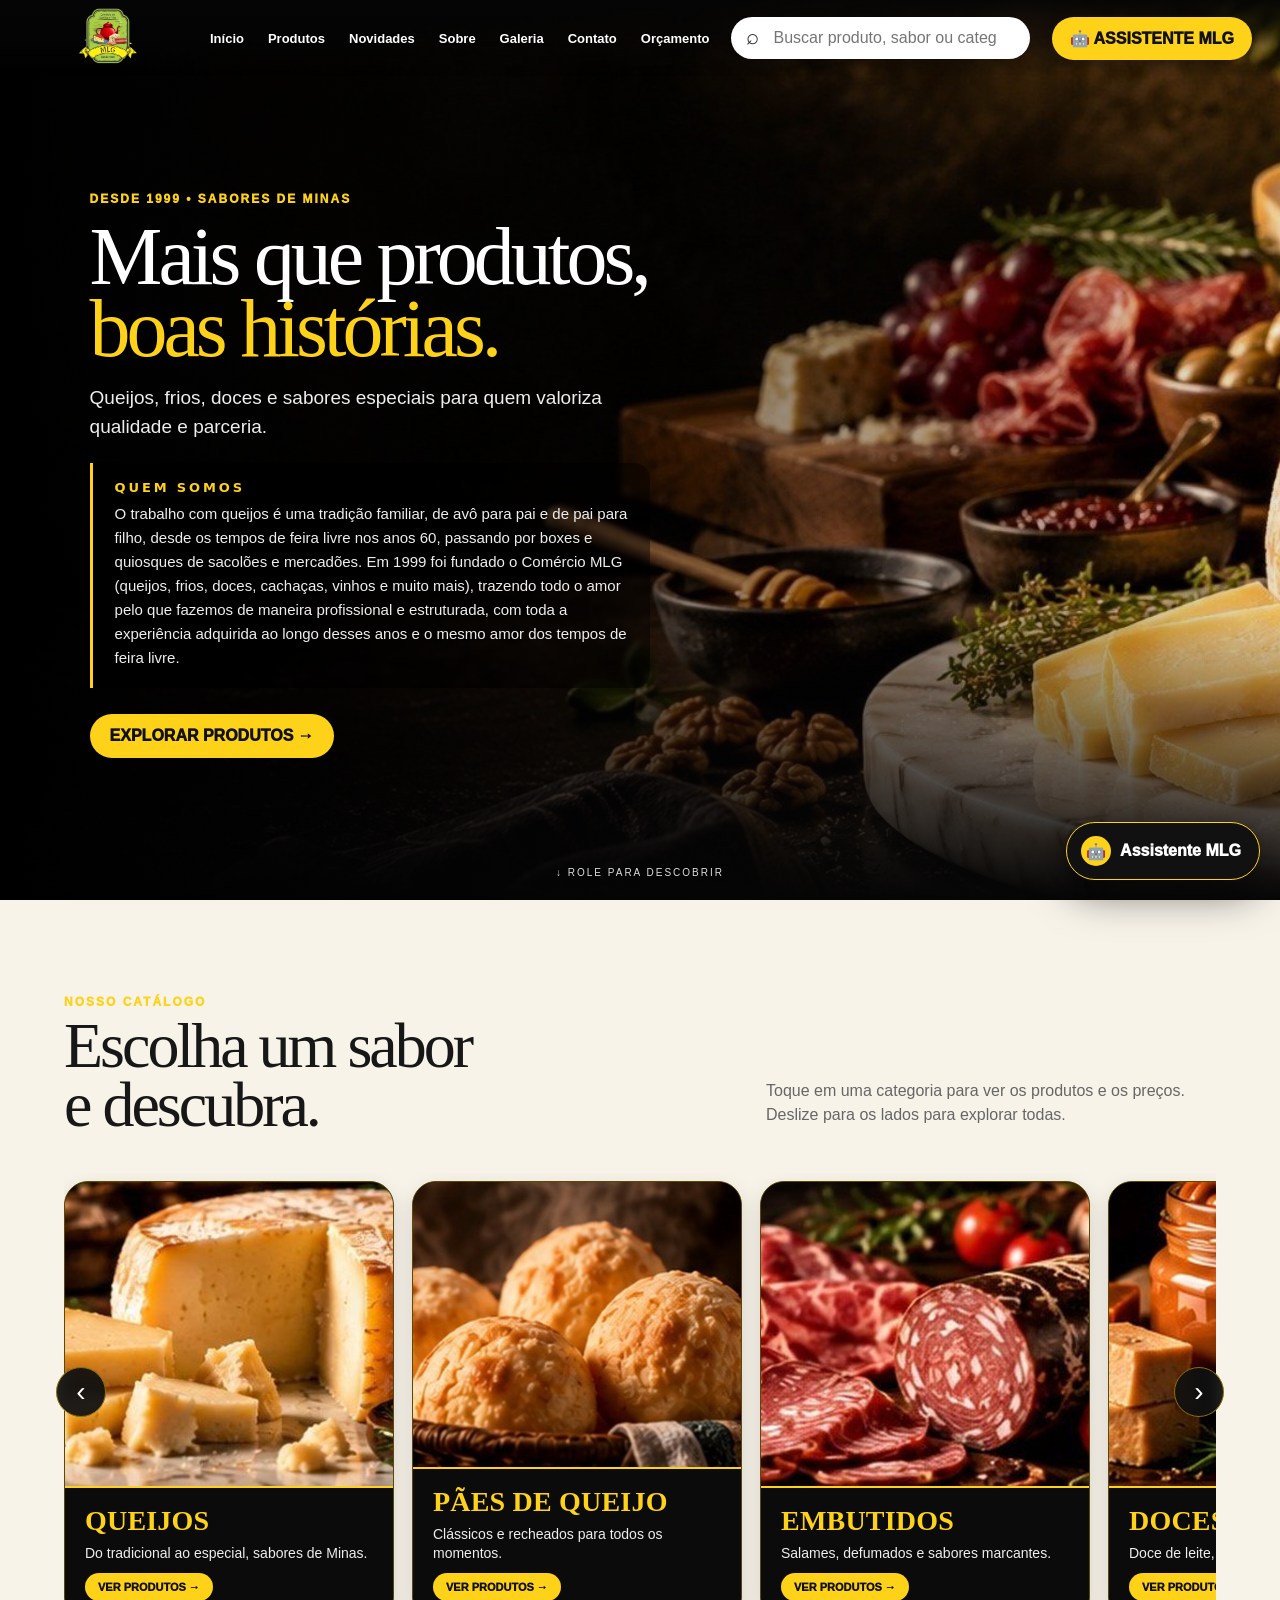
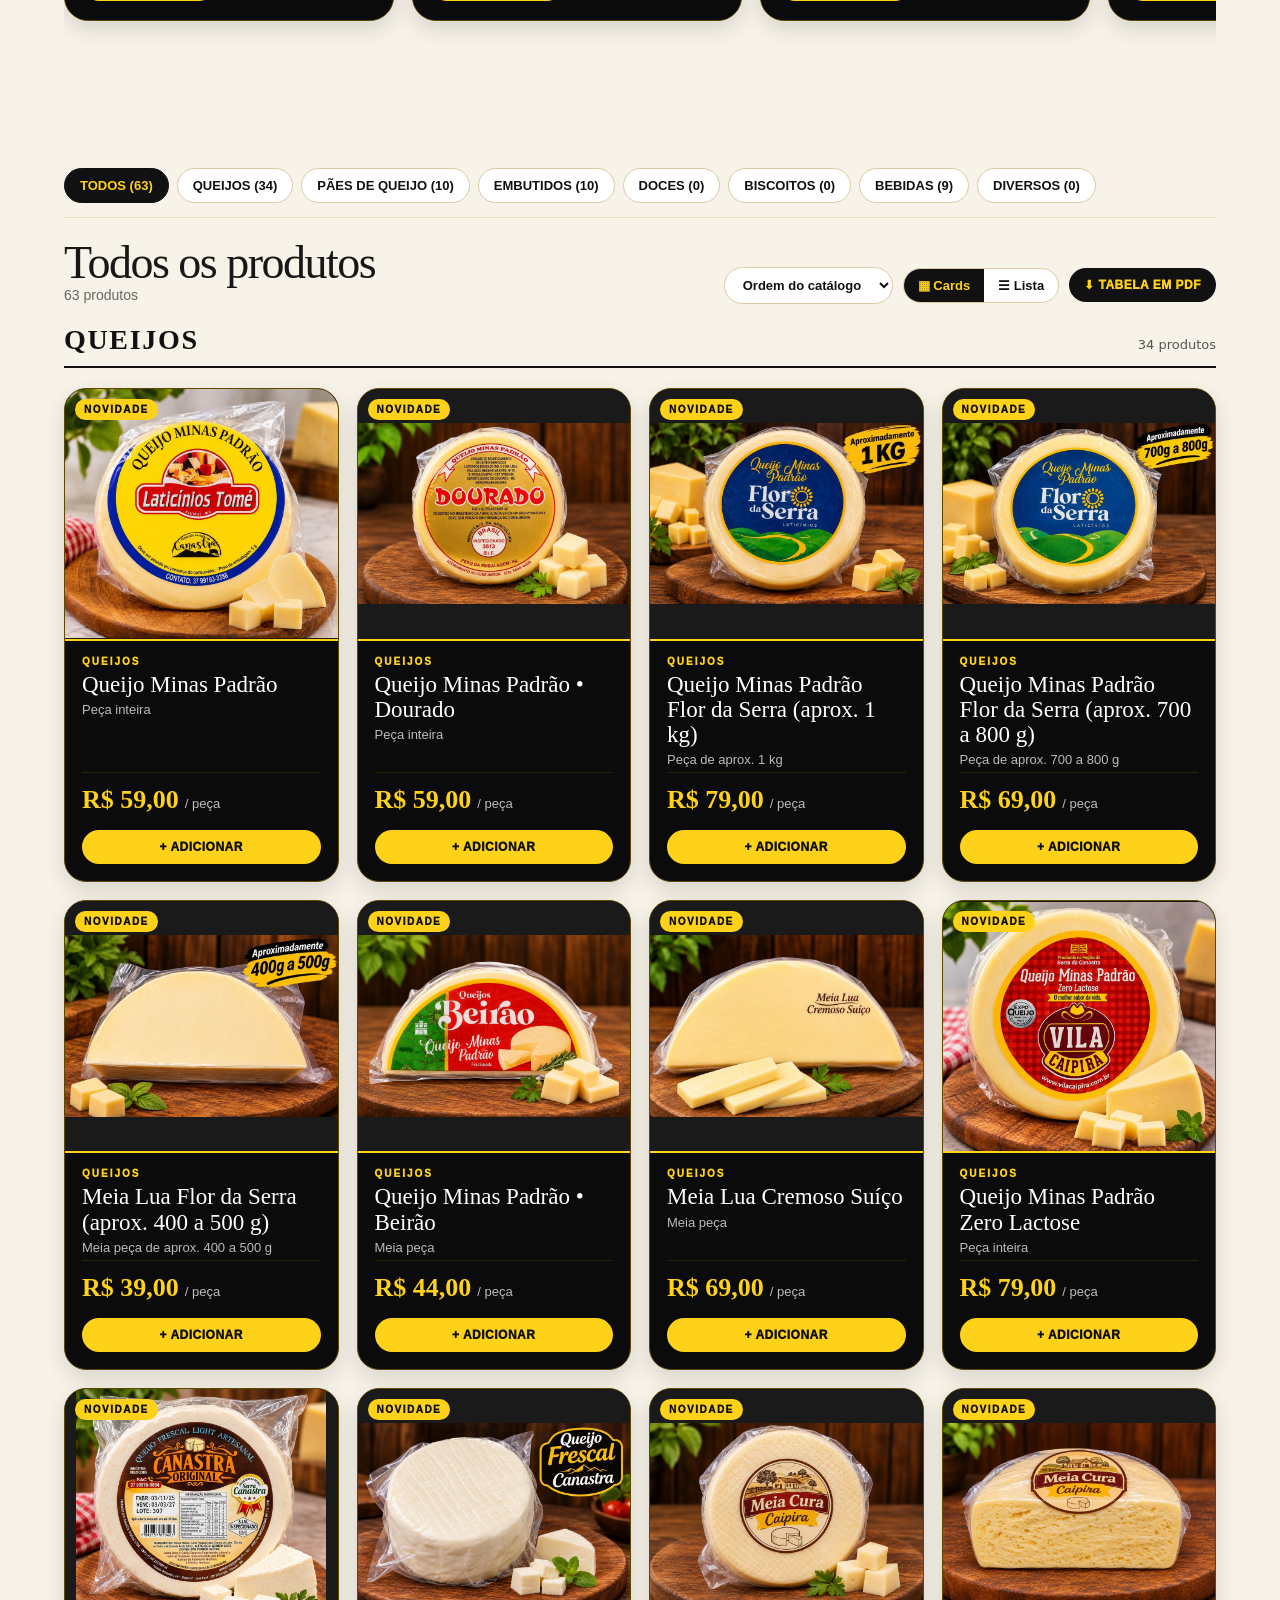
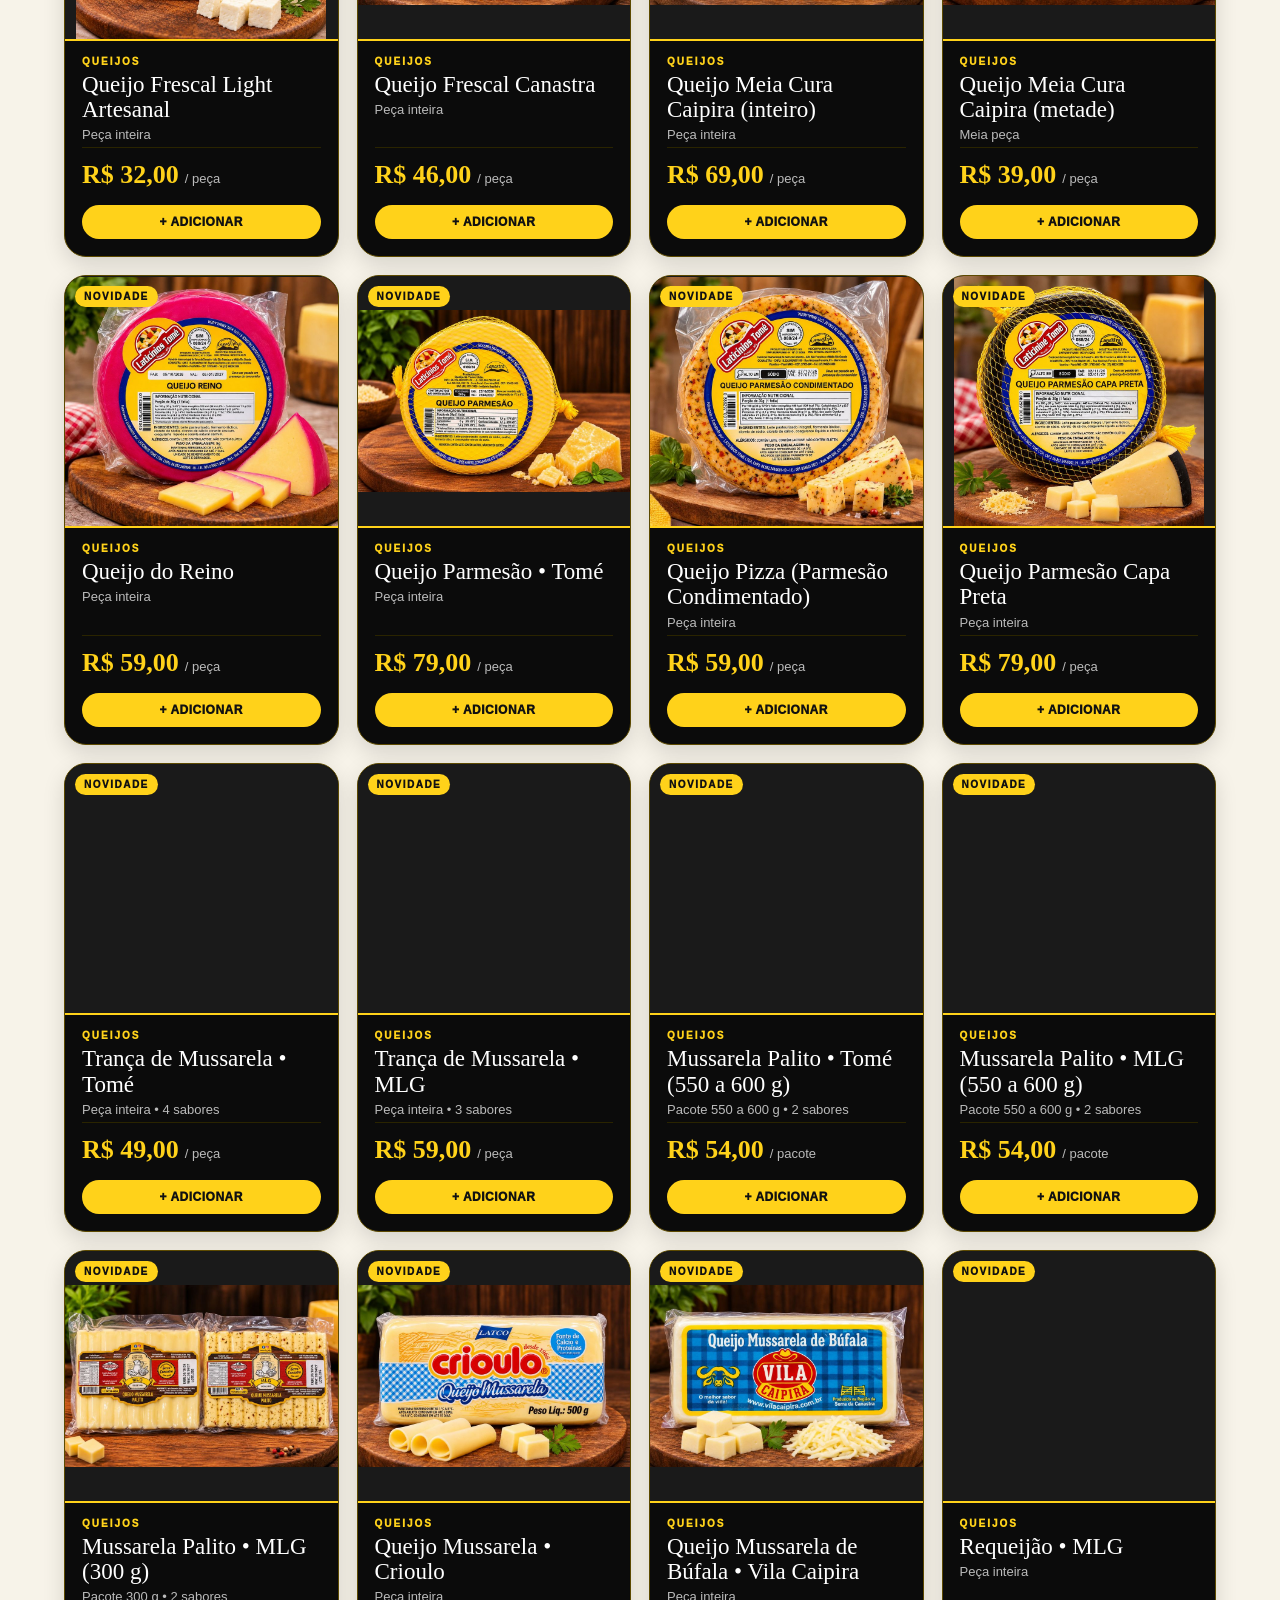
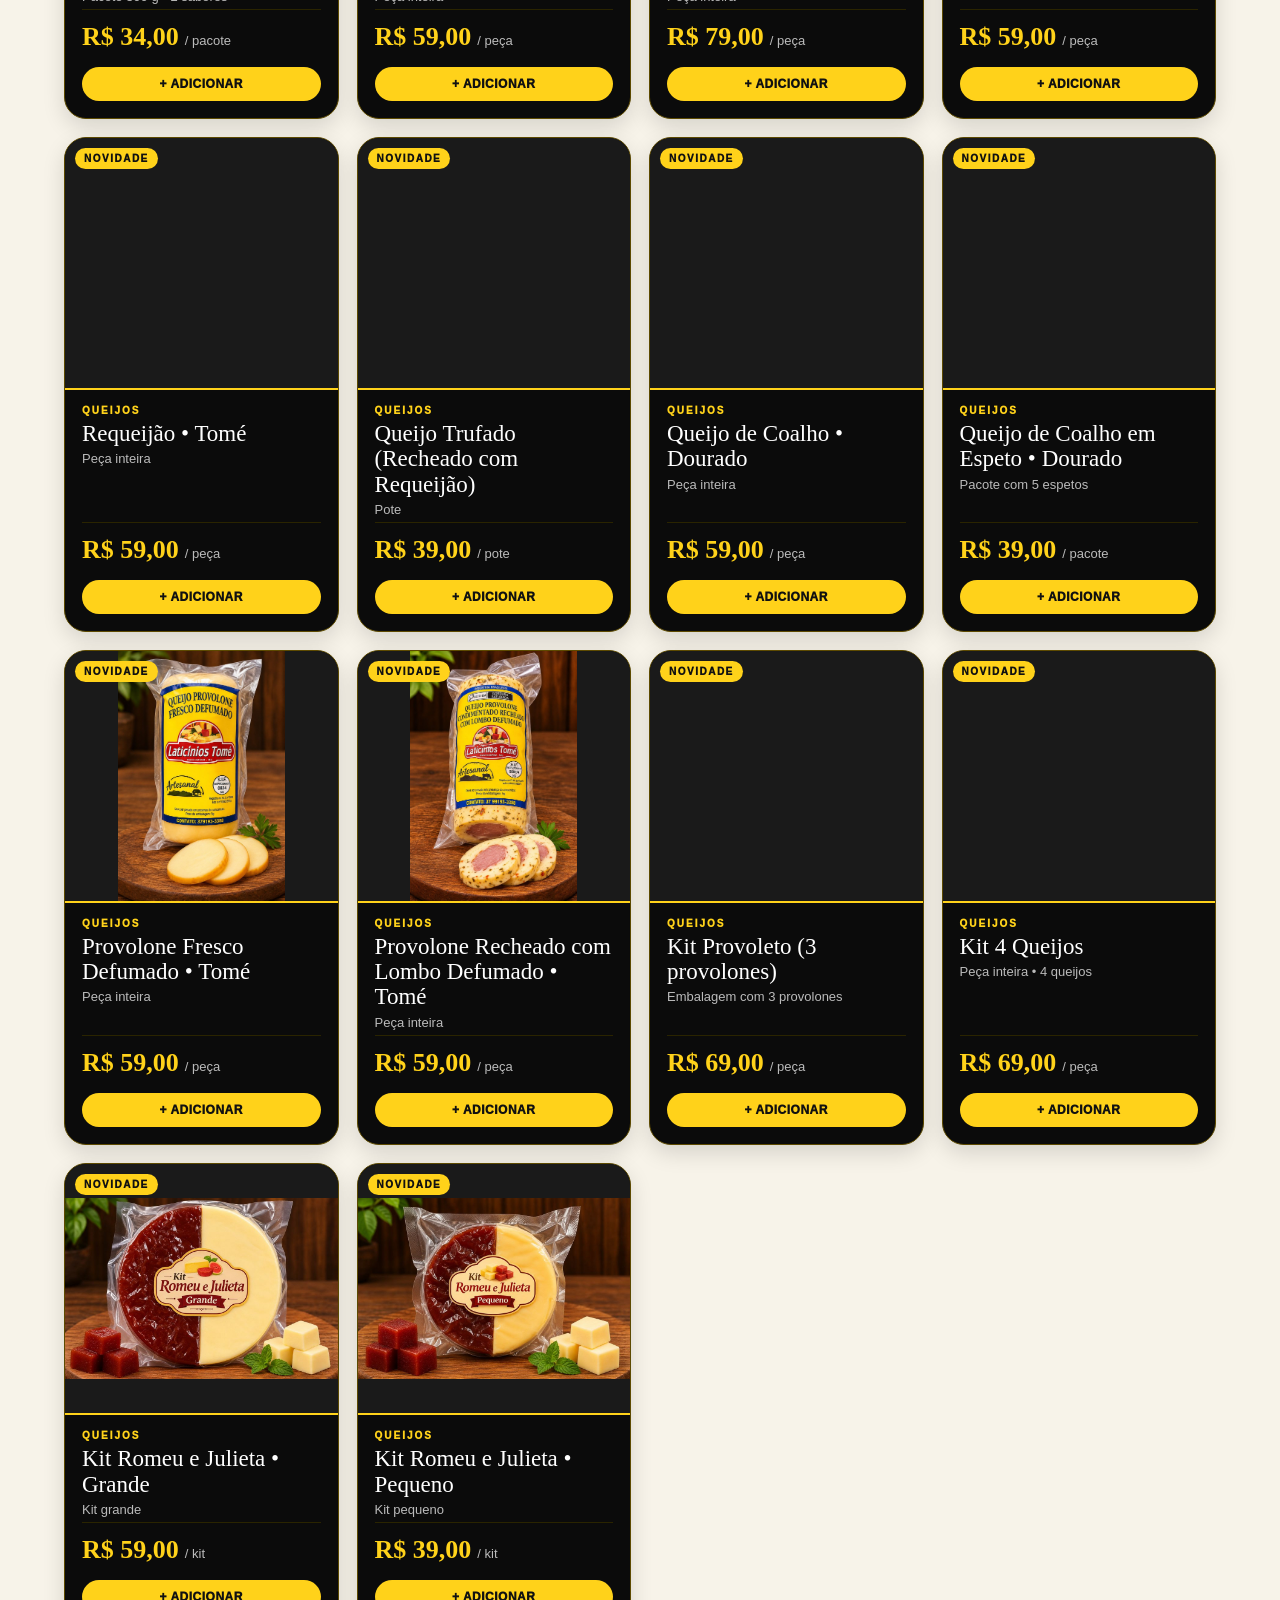
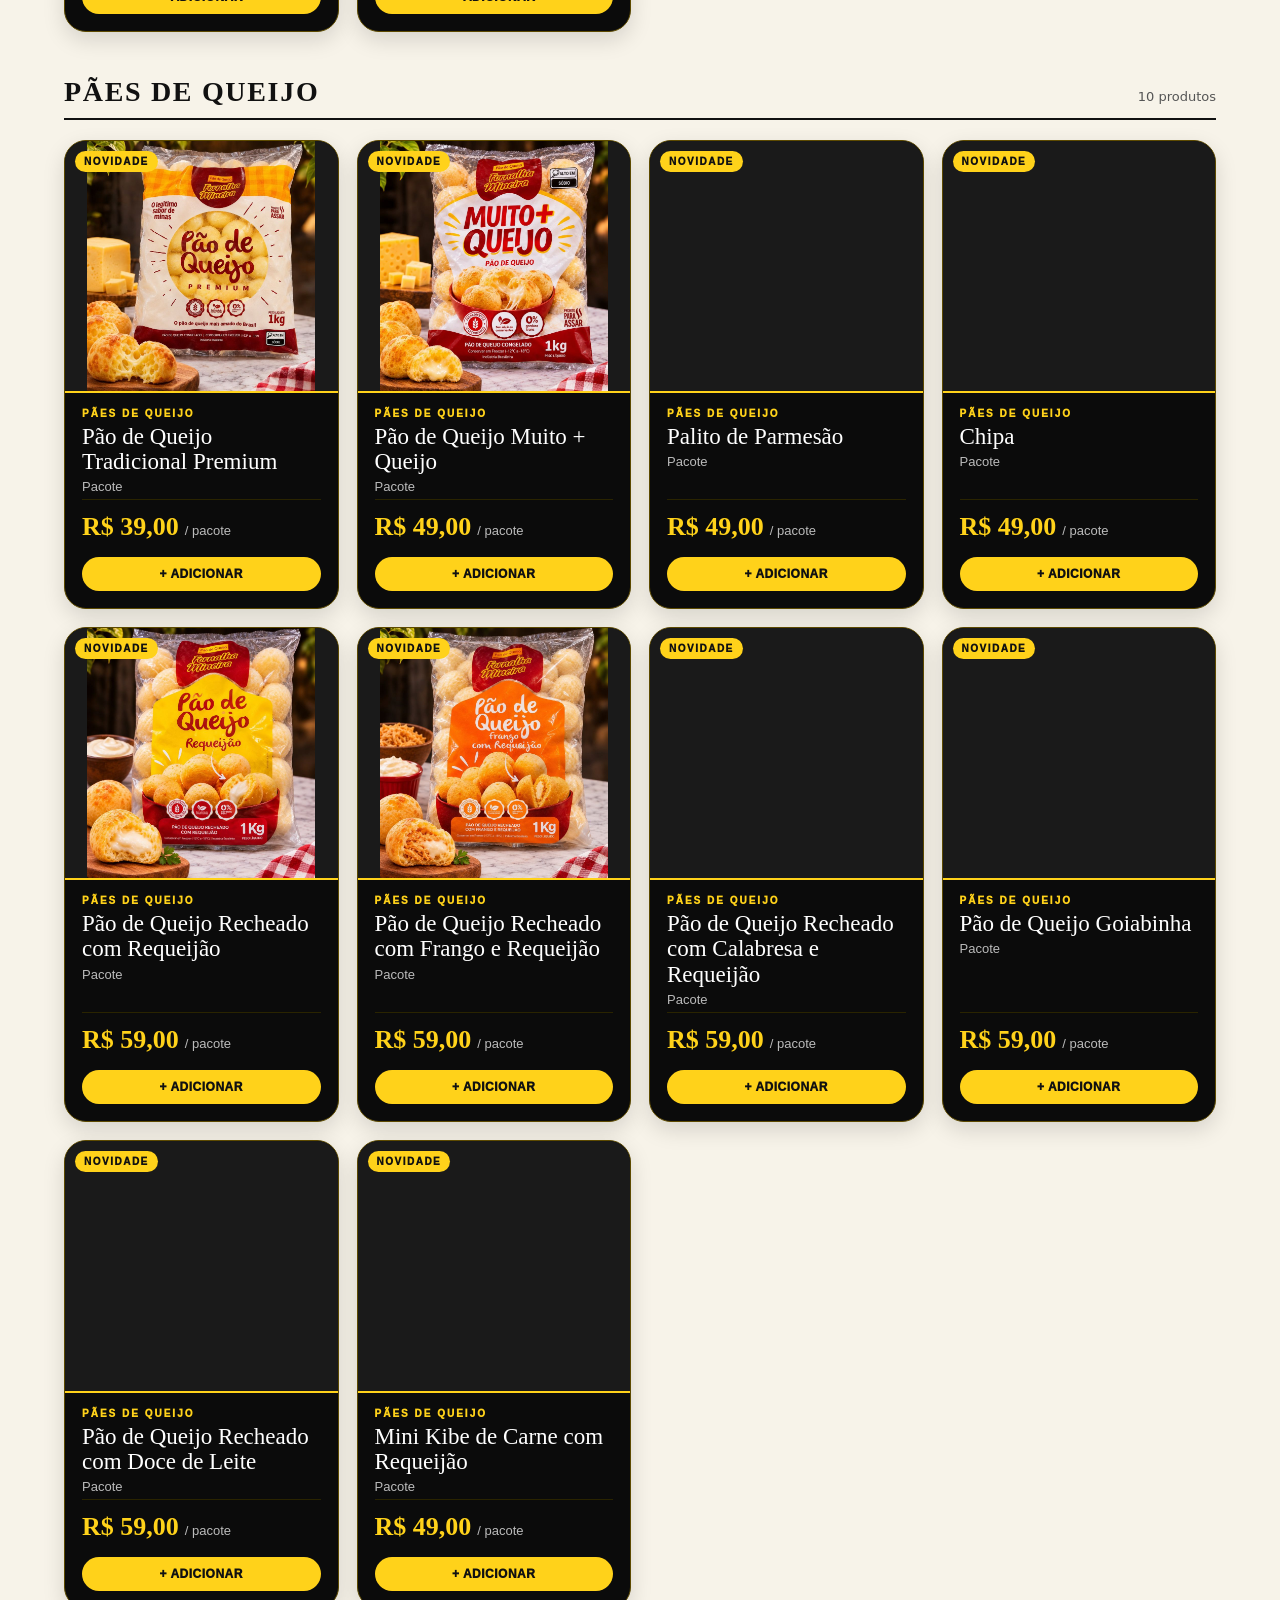
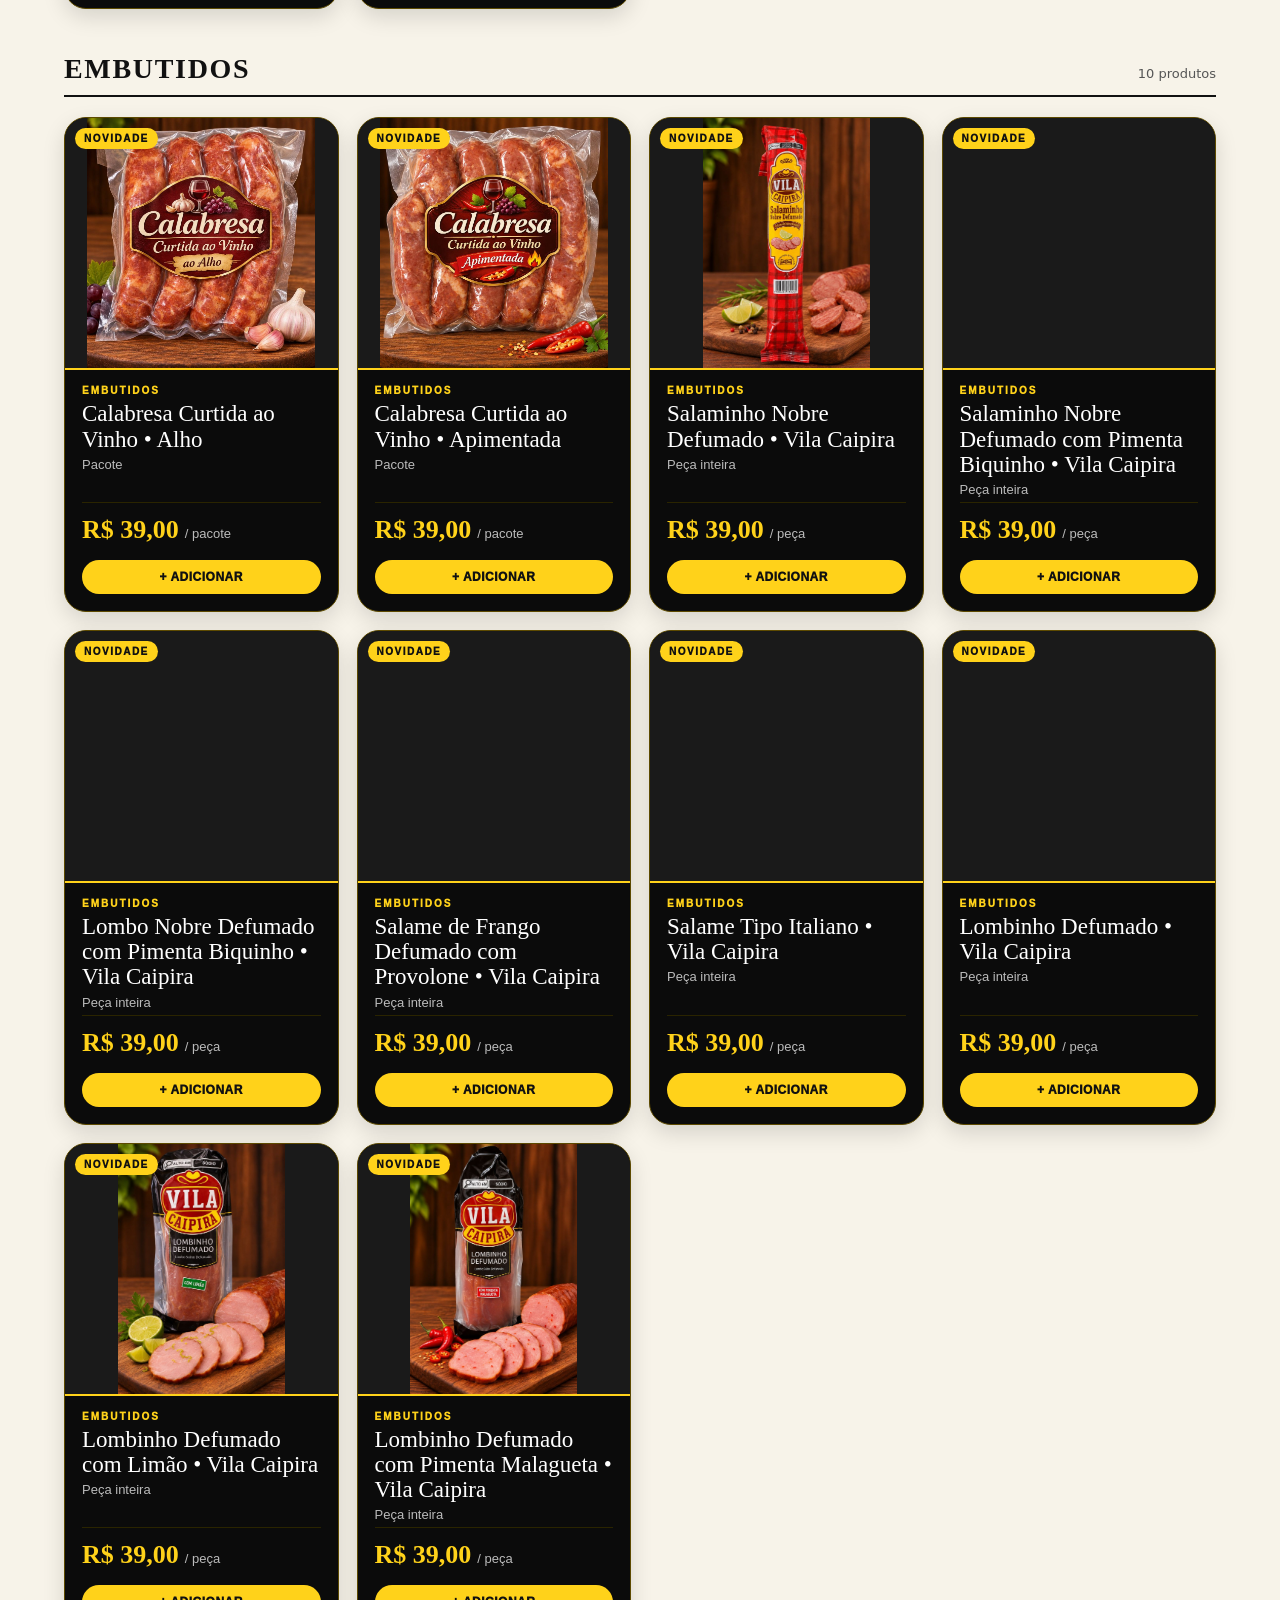
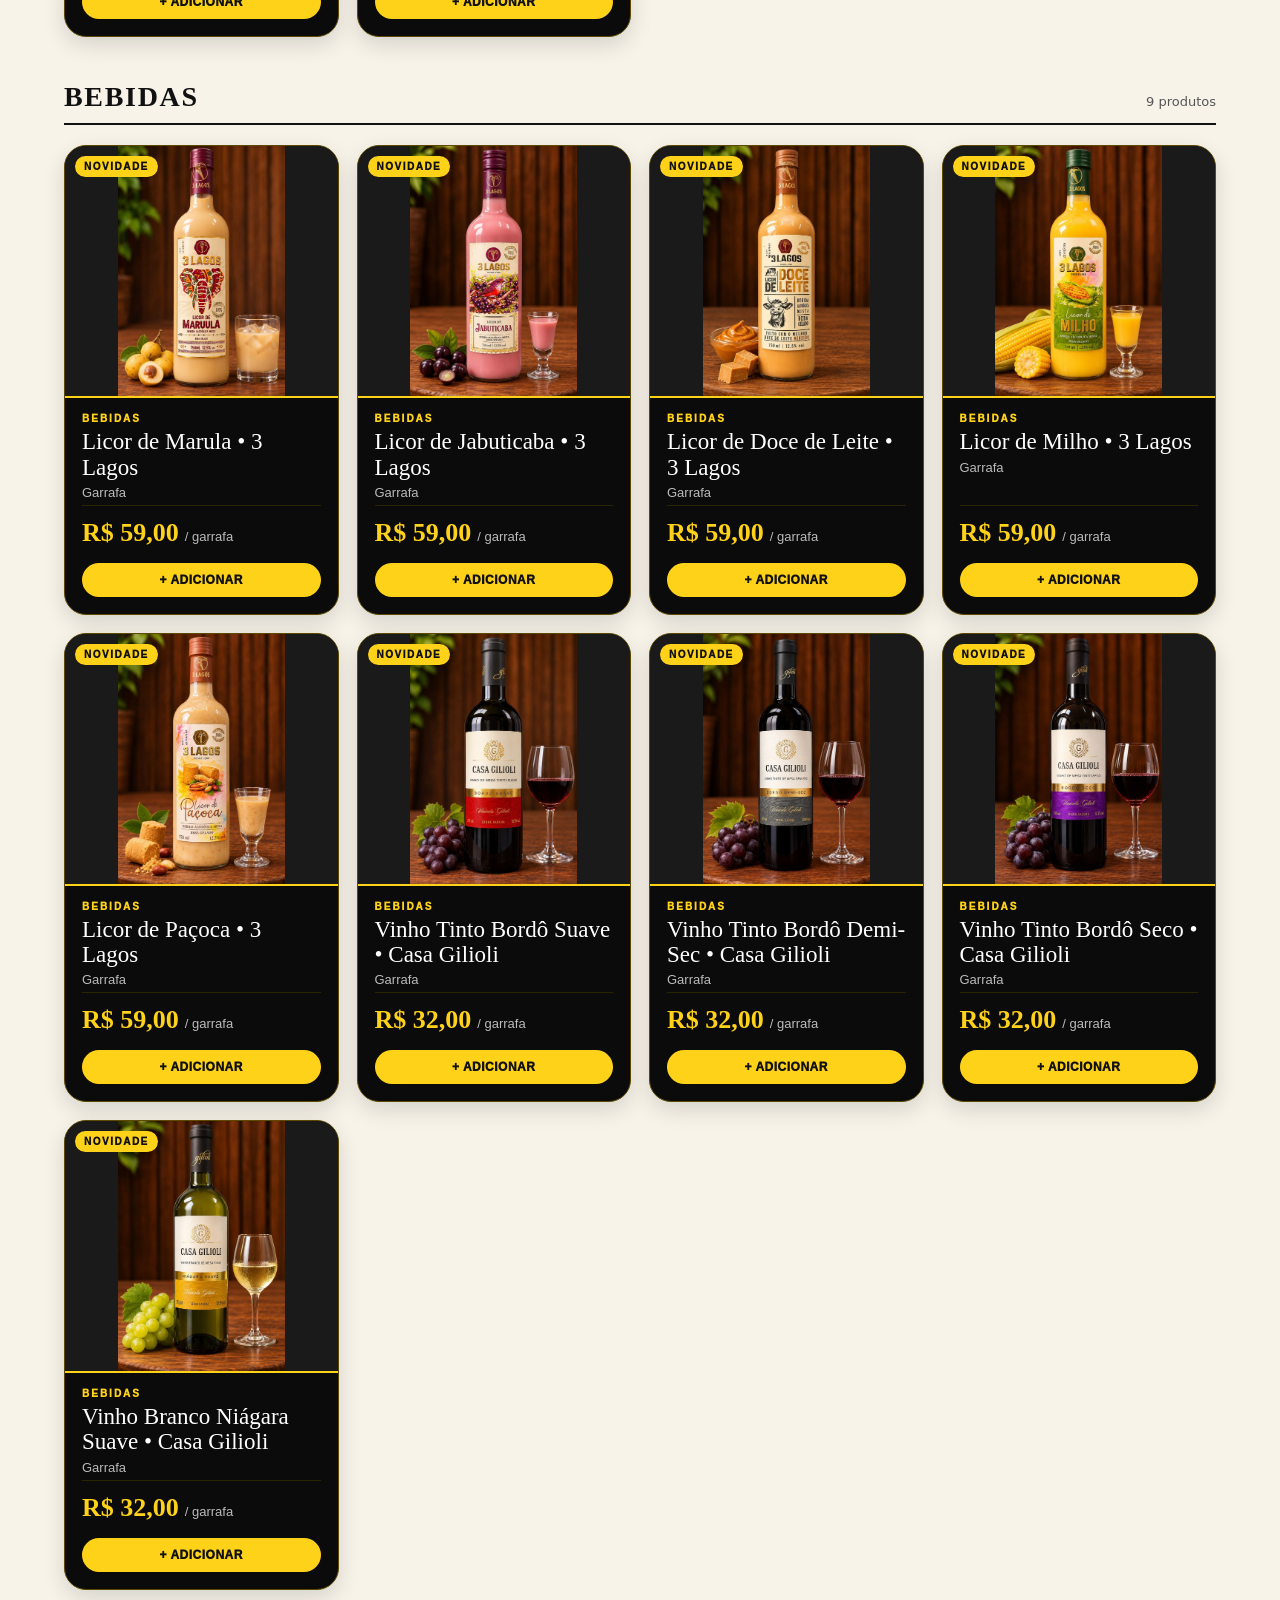
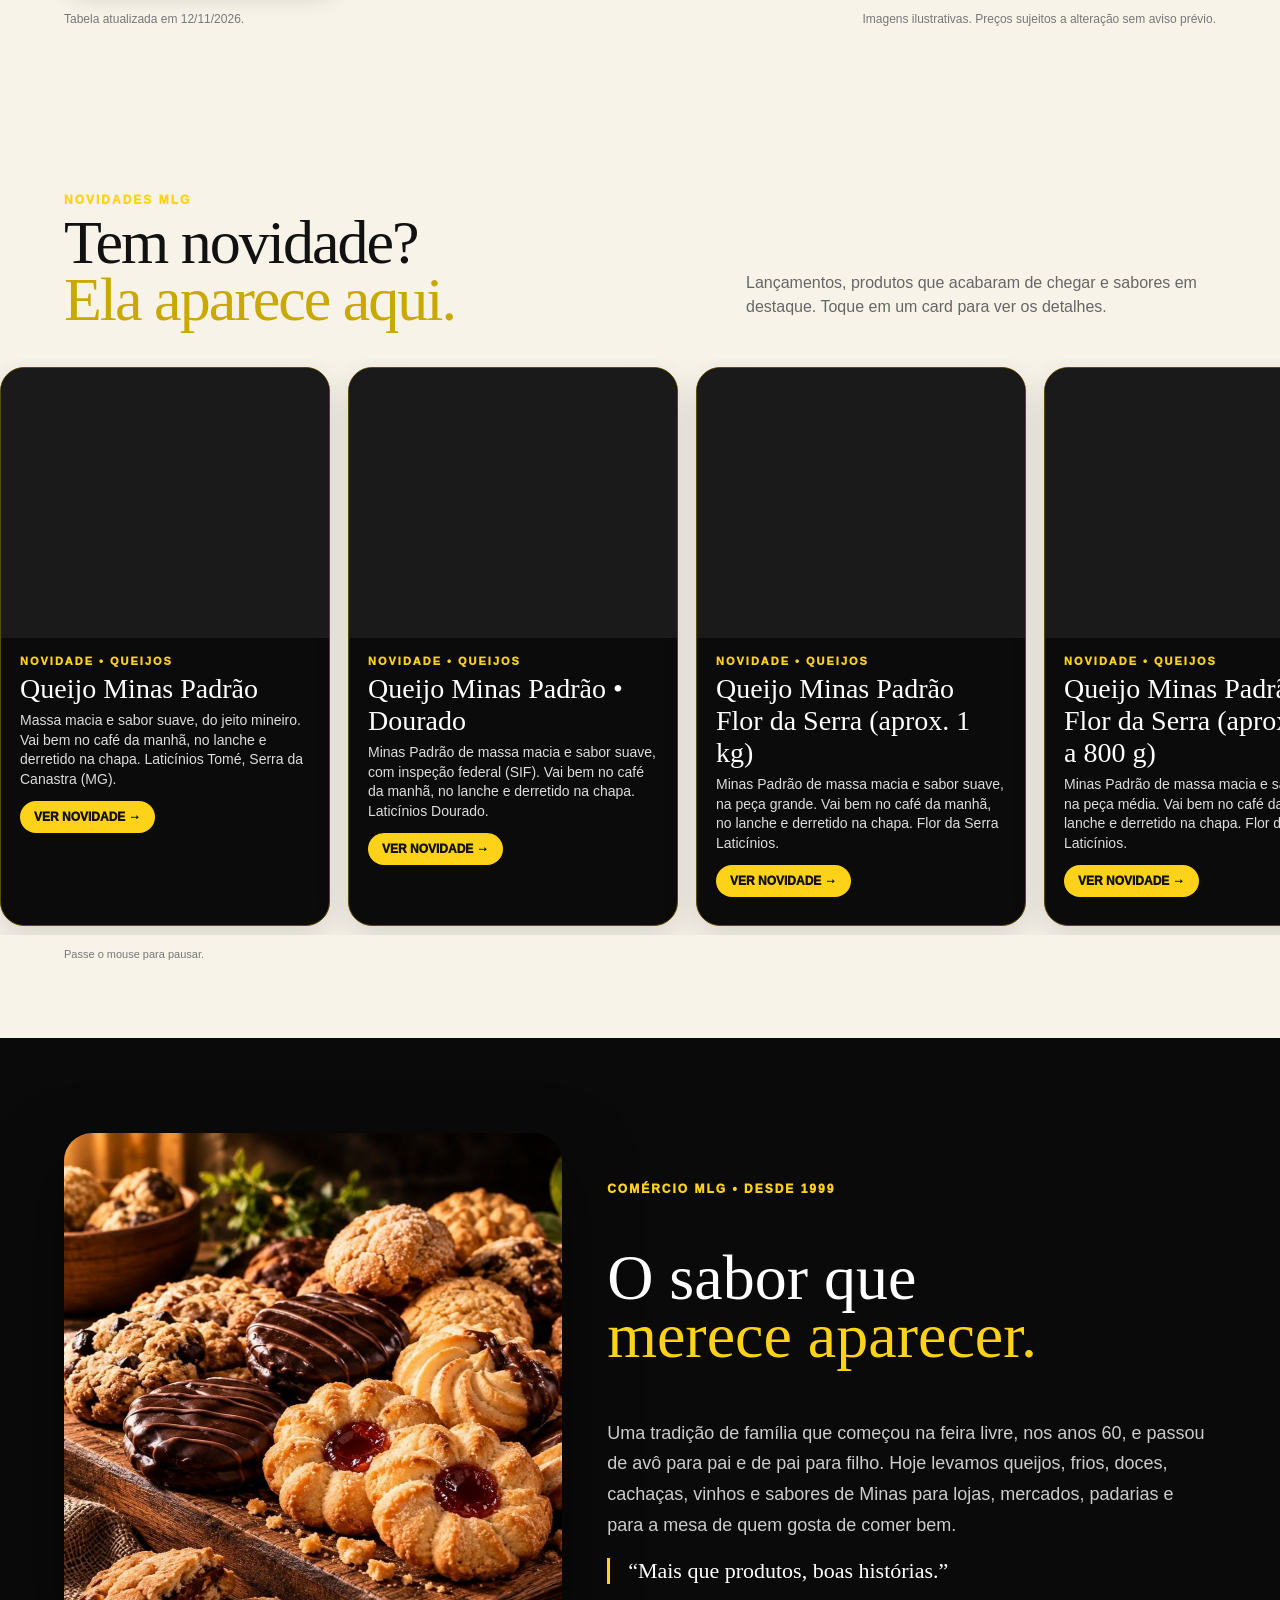
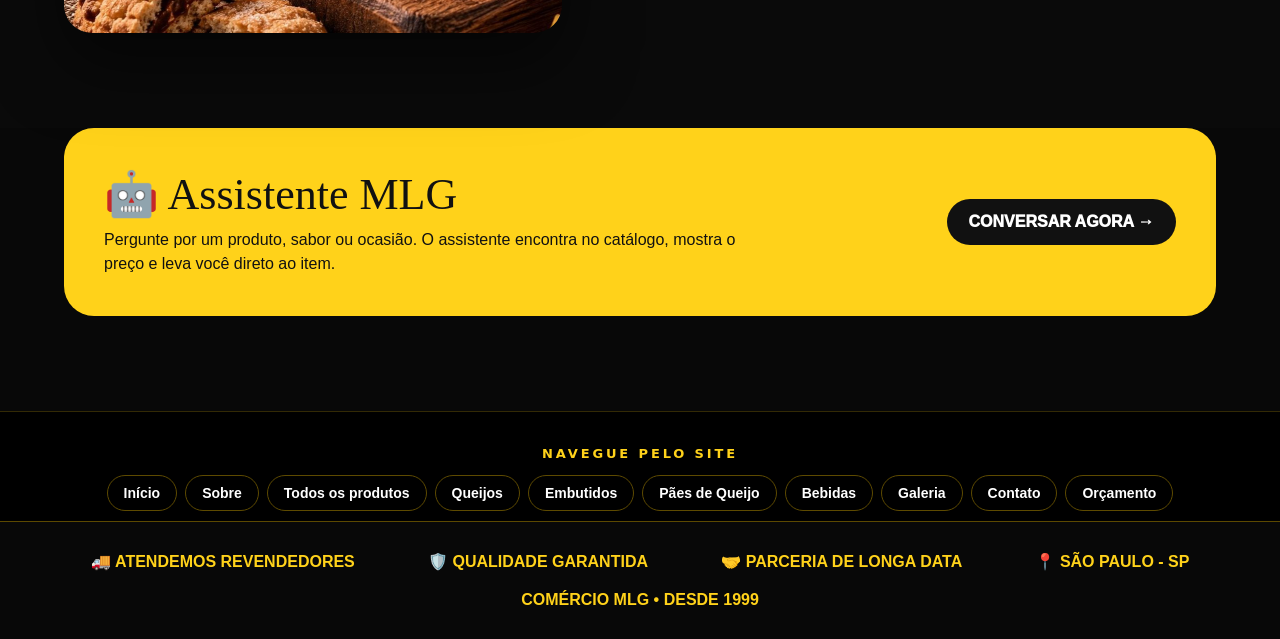
==== commit e40a63d6: "Página inicial passa a ser o catálogo completo com carrinho e pedido pelo WhatsApp" ====
--- a/index.html
+++ b/index.html
@@ -1,785 +1,98 @@
-<!DOCTYPE html>
-<html lang="pt-BR">
-<head>
-  <meta charset="UTF-8">
-  <meta name="viewport" content="width=device-width, initial-scale=1.0">
-  <meta name="description" content="Comércio MLG: queijos, frios, doces e bebidas desde 1999.">
-  <title>Início | Comércio MLG</title>
-  <link rel="icon" href="img/site/logo.png">
-  <link rel="stylesheet" href="css/style.css">
-</head>
-<body>
-  <a class="pular" href="#conteudo">Pular para o conteúdo</a>
-  <header class="topo">
-    <div class="topo-in">
-      <a class="marca" href="index.html"><img src="img/site/logo.png" alt="Logo Comércio MLG" width="64" height="64"><span>Comércio <b>MLG</b></span></a>
-      <button class="menu-btn" aria-label="Abrir menu" aria-expanded="false" aria-controls="menu">☰</button>
-      <nav id="menu" aria-label="Menu principal"><ul><li><a href="index.html" aria-current="page">Início</a></li><li><a href="sobre.html">Sobre</a></li><li><a href="produtos.html">Produtos</a></li><li><a href="queijos.html">Queijos</a></li><li><a href="embutidos.html">Embutidos</a></li><li><a href="paes-de-queijo.html">Pães de Queijo</a></li><li><a href="bebidas.html">Bebidas</a></li><li><a href="galeria.html">Galeria</a></li><li><a href="contato.html">Contato</a></li><li><a href="orcamento.html">Orçamento</a></li></ul></nav>
+<!doctype html><html lang="pt-BR"><head><meta charset="utf-8"><meta name="viewport" content="width=device-width,initial-scale=1">
+<title>Comércio MLG | Catálogo</title>
+<meta property="og:type" content="website"><meta property="og:title" content="Comércio MLG | Catálogo"><meta property="og:description" content="Queijos, frios, doces e sabores de Minas. Desde 1999."><link rel="icon" href="img/180fc2cba8dd.png">
+<meta name="robots" content="noindex,nofollow">
+<meta name="theme-color" content="#080808">
+
+<link rel="stylesheet" href="css/catalogo.css">
+</head><body>
+<header class="top" id="top"><a href="#inicio"><img class="logo" id="logo" alt="Comércio MLG"></a><nav class="nav"><a href="#inicio">Início</a><a href="#categorias">Produtos</a><a href="#novidades" id="navNov">Novidades</a><a href="sobre.html">Sobre</a><a href="galeria.html">Galeria</a><a href="contato.html">Contato</a><a href="orcamento.html">Orçamento</a></nav><div class="search"><i>⌕</i><input id="topSearch" type="search" placeholder="Buscar produto, sabor ou categoria..." aria-label="Buscar produto"></div><button class="wa" id="topAi" aria-label="Assistente MLG">🤖<span class="wa-t"> ASSISTENTE MLG</span></button></header>
+
+<section class="hero" id="inicio"><div class="hero-bg" id="heroBg"></div><div class="hero-content"><div class="eyebrow">DESDE 1999 • SABORES DE MINAS</div><h1>Mais que produtos,<br><span>boas histórias.</span></h1><p>Queijos, frios, doces e sabores especiais para quem valoriza qualidade e parceria.</p><div class="quem"><h2>Quem somos</h2><p>O trabalho com queijos é uma tradição familiar, de avô para pai e de pai para filho, desde os tempos de feira livre nos anos 60, passando por boxes e quiosques de sacolões e mercadões. Em 1999 foi fundado o Comércio MLG (queijos, frios, doces, cachaças, vinhos e muito mais), trazendo todo o amor pelo que fazemos de maneira profissional e estruturada, com toda a experiência adquirida ao longo desses anos e o mesmo amor dos tempos de feira livre.</p></div><div class="actions"><button class="btn" onclick="document.getElementById('categorias').scrollIntoView({behavior:'smooth'})">EXPLORAR PRODUTOS →</button></div></div><div class="scroll">↓ ROLE PARA DESCOBRIR</div></section>
+
+<section class="section cream" id="categorias"><div class="head"><div><div class="eyebrow">NOSSO CATÁLOGO</div><h2>Escolha um sabor<br>e descubra.</h2></div><p>Toque em uma categoria para ver os produtos e os preços. Deslize para os lados para explorar todas.</p></div>
+<div class="rail-wrap"><button class="rail-btn prev" id="prev" aria-label="Anterior">‹</button><div class="rail" id="rail"></div><button class="rail-btn next" id="next" aria-label="Próximo">›</button></div>
+</section>
+
+<section class="produtos" id="produtos">
+  <div class="p-bar" id="chips"></div>
+  <div class="p-title"><div><h3 id="pTitle">Todos os produtos</h3><span id="pCount"></span></div>
+    <div class="p-tools">
+      <select class="sel" id="sort" aria-label="Ordenar"><option value="">Ordem do catálogo</option><option value="az">Nome (A–Z)</option><option value="menor">Menor preço</option><option value="maior">Maior preço</option></select>
+      <div class="seg" role="group" aria-label="Visualização"><button id="vCards" class="on" aria-pressed="true">▦ Cards</button><button id="vList" aria-pressed="false">☰ Lista</button></div>
+      <a class="pdf" id="pdfBtn" href="#" target="_blank" rel="noopener" hidden>⬇ TABELA EM PDF</a>
+    </div></div>
+  <div class="notice" id="notice" hidden></div>
+  <div class="promos" id="promos" hidden></div>
+  <div class="p-grid" id="pGrid"></div>
+  <div class="p-foot"><span id="pDate"></span><span>Imagens ilustrativas. Preços sujeitos a alteração sem aviso prévio.</span></div>
+</section>
+
+<section class="motion-section" id="novidades">
+  <div class="motion-head">
+    <div><div class="eyebrow">NOVIDADES MLG</div><h2>Tem novidade?<br><span style="color:#c9a900">Ela aparece aqui.</span></h2></div>
+    <p>Lançamentos, produtos que acabaram de chegar e sabores em destaque. Toque em um card para ver os detalhes.</p>
+  </div>
+  <div class="auto-viewport"><div class="auto-rail" id="novRail"></div></div>
+  <div class="motion-note">Passe o mouse para pausar.</div>
+</section>
+
+<section class="section story" id="historia"><div class="storygrid"><div class="storypic" id="storyPic"></div><div class="storytext"><div class="eyebrow">COMÉRCIO MLG • DESDE 1999</div><h2>O sabor que<br><span>merece aparecer.</span></h2><p>Uma tradição de família que começou na feira livre, nos anos 60, e passou de avô para pai e de pai para filho. Hoje levamos queijos, frios, doces, cachaças, vinhos e sabores de Minas para lojas, mercados, padarias e para a mesa de quem gosta de comer bem.</p><div class="quote">“Mais que produtos, boas histórias.”</div></div></div></section>
+
+<section class="section" style="padding-top:0"><div class="ai"><div><h2>🤖 Assistente MLG</h2><p>Pergunte por um produto, sabor ou ocasião. O assistente encontra no catálogo, mostra o preço e leva você direto ao item.</p></div><button id="aiOpen">CONVERSAR AGORA →</button></div></section>
+
+<nav class="paginas" aria-label="Páginas do site"><h2>Navegue pelo site</h2><ul><li><a href="index.html">Início</a></li><li><a href="sobre.html">Sobre</a></li><li><a href="produtos.html">Todos os produtos</a></li><li><a href="queijos.html">Queijos</a></li><li><a href="embutidos.html">Embutidos</a></li><li><a href="paes-de-queijo.html">Pães de Queijo</a></li><li><a href="bebidas.html">Bebidas</a></li><li><a href="galeria.html">Galeria</a></li><li><a href="contato.html">Contato</a></li><li><a href="orcamento.html">Orçamento</a></li></ul></nav>
+<footer class="footer" id="contato"></footer>
+
+<button class="cart-fab" id="cartFab" hidden>🛒 <span>Ver pedido</span> <b id="cartN">0</b> <span id="cartT"></span></button>
+<div class="cscrim" id="cscrim"></div>
+<aside class="cart" id="cart" aria-label="Seu pedido">
+  <div class="ct-head"><div><h2>Seu pedido</h2><small id="ctSub"></small></div><button class="x" id="ctClose" aria-label="Fechar">✕</button></div>
+  <div class="ct-body" id="ctBody">
+    <div id="ctItems"></div>
+    <div class="ct-empty" id="ctEmpty"><h3>Seu pedido está vazio</h3><p>Toque em “+ ADICIONAR” nos produtos para montar o pedido.</p><button class="btn" id="ctShop">VER PRODUTOS</button></div>
+    <div class="seller" id="ctSeller" hidden></div>
+    <form class="cform" id="ctForm" hidden autocomplete="on">
+      <label for="cNome">SEU NOME *<input id="cNome" name="name" autocomplete="name" required placeholder="Ex.: Maria Souza"></label>
+      <label for="cEnd">ENDEREÇO DE ENTREGA *<input id="cEnd" name="street-address" autocomplete="street-address" required placeholder="Rua, número e complemento"></label>
+      <div class="two"><label for="cCid">BAIRRO / CIDADE *<input id="cCid" required placeholder="Ex.: Mooca, São Paulo"></label>
+      <label for="cTel">TELEFONE<input id="cTel" name="tel" autocomplete="tel" inputmode="tel" placeholder="(11) 90000-0000"></label></div>
+      <label for="cObs">OBSERVAÇÃO<textarea id="cObs" rows="2" placeholder="Ex.: entrega pela manhã, pagamento no Pix"></textarea></label>
+      <div class="cerr" id="cErr" hidden></div>
+    </form>
+  </div>
+  <div class="ct-foot" id="ctFoot" hidden>
+    <div class="ct-total"><span id="ctTotLbl">Total estimado</span><b id="ctTot">R$ 0,00</b></div>
+    <small id="ctNote"></small>
+    <button class="send" id="ctSend" type="button">💬 ENVIAR PEDIDO PELO WHATSAPP</button>
+    <button class="clear" id="ctClear" type="button">Esvaziar pedido</button>
+  </div>
+</aside>
+<button class="ai-fab" id="aiFab" aria-label="Abrir Assistente MLG"><span class="dot">🤖</span><span class="t">Assistente MLG</span></button>
+
+<div class="chat" id="chat" role="dialog" aria-label="Assistente MLG">
+  <div class="c-head"><div class="av">🤖</div><div><b>Assistente MLG</b><small id="aiMode">Tire dúvidas sobre o catálogo</small></div><button class="x" id="chatClose" aria-label="Fechar">✕</button></div>
+  <div class="c-body" id="cBody"></div>
+  <div class="sugs" id="sugs"></div>
+  <form class="c-form" id="cForm"><input id="cIn" placeholder="Ex.: tem queijo canastra?" autocomplete="off" aria-label="Sua pergunta"><button>Enviar</button></form>
+</div>
+
+<div class="pmodal" id="pmodal" role="dialog" aria-modal="true">
+  <div class="bg" data-close></div>
+  <button class="pnav l" id="pPrev" aria-label="Produto anterior">‹</button><button class="pnav r" id="pNext" aria-label="Próximo produto">›</button>
+  <div class="pcard">
+    <button class="x" data-close aria-label="Fechar">✕</button>
+    <div class="ph" id="mPh"></div>
+    <div class="info">
+      <small id="mCat"></small><h3 id="mName"></h3><p id="mDesc"></p>
+      <dl><dt>EMBALAGEM</dt><dd id="mPack"></dd><dt>PREÇO</dt><dd id="mPrice"></dd><dt>CÓDIGO</dt><dd id="mCode"></dd></dl>
+      <div class="acts" style="flex-direction:column;align-items:stretch"><div class="row" id="mCartRow" style="display:flex;gap:10px;align-items:center"><div class="stp" style="width:130px"><button type="button" id="mMinus">−</button><input id="mQty" type="number" min="1" value="1" inputmode="numeric" aria-label="Quantidade"><button type="button" id="mPlus">+</button></div><button class="btn" id="mAdd" style="flex:1">+ ADICIONAR AO PEDIDO</button></div>
+<div style="display:flex;gap:10px;flex-wrap:wrap"><button class="btn ghost" id="mAsk">PERGUNTAR AO ASSISTENTE</button><button class="btn ghost" id="mLink" style="background:#222;color:#eee">🔗 COPIAR LINK</button></div></div>
     </div>
-  </header>
-  <main id="conteudo">
-    <section class="hero">
-      <div class="wrap hero-txt">
-        <p class="eyebrow">Desde 1999 • Sabores de Minas</p>
-        <h1>Mais que produtos, <span>boas histórias.</span></h1>
-        <p class="lead">Queijos, frios, doces e sabores especiais para quem valoriza qualidade e parceria.</p>
-        <aside class="quem" aria-labelledby="quem-titulo">
-          <h2 id="quem-titulo">Quem somos</h2>
-          <p>O trabalho com queijos é uma tradição familiar, de avô para pai e de pai para filho, desde os tempos de feira livre nos anos 60, passando por boxes e quiosques de sacolões e mercadões. Em 1999 foi fundado o Comércio MLG (queijos, frios, doces, cachaças, vinhos e muito mais), trazendo todo o amor pelo que fazemos de maneira profissional e estruturada, com toda a experiência adquirida ao longo desses anos e o mesmo amor dos tempos de feira livre.</p>
-        </aside>
-        <div class="acoes"><a class="btn" href="produtos.html">Ver produtos</a><a class="btn btn-sec" href="sobre.html">Nossa história</a></div>
-      </div>
-    </section>
+  </div>
+</div>
 
-    <section class="secao wrap" aria-labelledby="cat-titulo">
-      <h2 id="cat-titulo" class="titulo">Nossas categorias</h2>
-      <div class="grade-cat">
-        <a class="cat" href="queijos.html" style="background-image:linear-gradient(0deg,#000d,#0002),url('img/site/cat-queijos.jpg')"><h3>Queijos</h3><p>34 produtos</p></a>
-        <a class="cat" href="embutidos.html" style="background-image:linear-gradient(0deg,#000d,#0002),url('img/site/cat-embutidos.jpg')"><h3>Embutidos</h3><p>10 produtos</p></a>
-        <a class="cat" href="paes-de-queijo.html" style="background-image:linear-gradient(0deg,#000d,#0002),url('img/site/cat-paes.jpg')"><h3>Pães de Queijo</h3><p>10 produtos</p></a>
-        <a class="cat" href="bebidas.html" style="background-image:linear-gradient(0deg,#000d,#0002),url('img/site/cat-bebidas.jpg')"><h3>Bebidas</h3><p>9 produtos</p></a>
-      </div>
-    </section>
-
-    <section class="secao novidades" aria-labelledby="nov-titulo">
-      <div class="wrap sec-head"><h2 id="nov-titulo" class="titulo">Novidades</h2>
-        <div class="rail-nav"><button type="button" class="rail-btn" data-dir="-1" aria-label="Anterior">‹</button><button type="button" class="rail-btn" data-dir="1" aria-label="Próximo">›</button></div></div>
-      <div class="rail" id="rail" tabindex="0" aria-label="Produtos em destaque">
-      <article class="card nov" data-busca="queijo minas padrão minas padrao cafe lanche tome canastra">
-        <figure><img src="img/produtos/queijo-minas-padrao.jpg" alt="Queijo Minas Padrão" loading="lazy" width="900" height="900"></figure>
-        <div class="card-txt">
-          <h3 class="card-nome">Queijo Minas Padrão</h3>
-          <p class="card-desc">Massa macia e sabor suave, do jeito mineiro. Vai bem no café da manhã, no lanche e derretido na chapa. Laticínios Tomé, Serra da Canastra (MG).</p>
-          <p class="preco"><strong>R$ 59,00</strong> <span>/ peça</span></p>
-          <a class="btn btn-sm" href="contato.html?produto=Queijo Minas Padrão">Quero este</a>
-        </div>
-      </article>
-      <article class="card nov" data-busca="queijo do reino reino casca vermelha natal tabua petisco tome">
-        <figure><img src="img/produtos/queijo-do-reino.jpg" alt="Queijo do Reino" loading="lazy" width="900" height="900"></figure>
-        <div class="card-txt">
-          <h3 class="card-nome">Queijo do Reino</h3>
-          <p class="card-desc">O clássico da casca vermelha, de sabor marcante e massa firme. Perfeito para tábuas, petiscos e as festas de fim de ano. Laticínios Tomé, Serra da Canastra (MG).</p>
-          <p class="preco"><strong>R$ 59,00</strong> <span>/ peça</span></p>
-          <a class="btn btn-sm" href="contato.html?produto=Queijo do Reino">Quero este</a>
-        </div>
-      </article>
-      <article class="card nov" data-busca="trança de mussarela • tomé tranca mussarela tradicional defumada tomate seco temperada condimentada tome">
-        <figure><img src="img/produtos/trancas-tome.jpg" alt="Trança de Mussarela • Tomé" loading="lazy" width="900" height="900"></figure>
-        <div class="card-txt">
-          <h3 class="card-nome">Trança de Mussarela • Tomé</h3>
-          <p class="card-desc">Mussarela trançada, macia e saborosa, em 4 sabores: Tradicional, Defumada, com Tomate Seco e Temperada. Ótima para lanches, petiscos e tábuas. Diga o sabor na observação do pedido. Laticínios Tomé, Serra da Canastra (MG).</p>
-          <p class="preco"><strong>R$ 49,00</strong> <span>/ peça</span></p>
-          <a class="btn btn-sm" href="contato.html?produto=Trança de Mussarela • Tomé">Quero este</a>
-        </div>
-      </article>
-      <article class="card nov" data-busca="trança de mussarela • mlg tranca mussarela tradicional defumada tomate seco mlg">
-        <figure><img src="img/produtos/trancas-mlg.jpg" alt="Trança de Mussarela • MLG" loading="lazy" width="900" height="900"></figure>
-        <div class="card-txt">
-          <h3 class="card-nome">Trança de Mussarela • MLG</h3>
-          <p class="card-desc">Trança de mussarela grande, da nossa marca, em 3 sabores: Defumada, Tradicional e Defumada com Tomate Seco. Perfeita para petiscos e tábuas. Diga o sabor na observação do pedido. Marca MLG, produzido na Serra da Canastra (MG).</p>
-          <p class="preco"><strong>R$ 59,00</strong> <span>/ peça</span></p>
-          <a class="btn btn-sm" href="contato.html?produto=Trança de Mussarela • MLG">Quero este</a>
-        </div>
-      </article>
-      <article class="card nov" data-busca="kit provoleto (3 provolones) kit provoleto provolone temperado vermelho defumado churrasco petisco mlg">
-        <figure><img src="img/produtos/kit-provoleto.jpg" alt="Kit Provoleto (3 provolones)" loading="lazy" width="900" height="900"></figure>
-        <div class="card-txt">
-          <h3 class="card-nome">Kit Provoleto (3 provolones)</h3>
-          <p class="card-desc">Três provolones numa embalagem: Provolone Tradicional Temperado, Provolone Vermelho e Provolone Defumado. Perfeito para petiscos, churrasco e tábuas. Marca MLG, produzido na Serra da Canastra (MG).</p>
-          <p class="preco"><strong>R$ 69,00</strong> <span>/ peça</span></p>
-          <a class="btn btn-sm" href="contato.html?produto=Kit Provoleto (3 provolones)">Quero este</a>
-        </div>
-      </article>
-      <article class="card nov" data-busca="kit 4 queijos kit 4 queijos sortido tabua presente parmesao capa preta uruguaio reino condimentado mlg">
-        <figure><img src="img/produtos/kit-4-queijos.jpg" alt="Kit 4 Queijos" loading="lazy" width="900" height="900"></figure>
-        <div class="card-txt">
-          <h3 class="card-nome">Kit 4 Queijos</h3>
-          <p class="card-desc">Quatro queijos numa peça só: Parmesão Tradicional, Parmesão Capa Preta Uruguaio, Queijo do Reino e Parmesão Condimentado. Perfeito para tábuas, presentes e para quem quer provar de tudo. Marca MLG, produzido na Serra da Canastra (MG).</p>
-          <p class="preco"><strong>R$ 69,00</strong> <span>/ peça</span></p>
-          <a class="btn btn-sm" href="contato.html?produto=Kit 4 Queijos">Quero este</a>
-        </div>
-      </article>
-      <article class="card nov" data-busca="calabresa curtida ao vinho • alho calabresa curtida vinho alho linguica churrasco petisco embutido">
-        <figure><img src="img/produtos/calabresa-vinho-alho.jpg" alt="Calabresa Curtida ao Vinho • Alho" loading="lazy" width="900" height="900"></figure>
-        <div class="card-txt">
-          <h3 class="card-nome">Calabresa Curtida ao Vinho • Alho</h3>
-          <p class="card-desc">Calabresa curtida no vinho, temperada com alho. Sabor marcante para churrasco, petiscos, pizza e acebolada.</p>
-          <p class="preco"><strong>R$ 39,00</strong> <span>/ pacote</span></p>
-          <a class="btn btn-sm" href="contato.html?produto=Calabresa Curtida ao Vinho • Alho">Quero este</a>
-        </div>
-      </article>
-      <article class="card nov" data-busca="licor de doce de leite • 3 lagos licor 3 lagos bebida doce de leite">
-        <figure><img src="img/produtos/licor-doce-de-leite.jpg" alt="Licor de Doce de Leite • 3 Lagos" loading="lazy" width="900" height="900"></figure>
-        <div class="card-txt">
-          <h3 class="card-nome">Licor de Doce de Leite • 3 Lagos</h3>
-          <p class="card-desc">Cremoso, feito com o melhor doce de leite mineiro. Sirva bem gelado: ótimo puro, com gelo ou em sobremesas. Venda proibida para menores de 18 anos.</p>
-          <p class="preco"><strong>R$ 59,00</strong> <span>/ garrafa</span></p>
-          <a class="btn btn-sm" href="contato.html?produto=Licor de Doce de Leite • 3 Lagos">Quero este</a>
-        </div>
-      </article>
-      <article class="card nov" data-busca="vinho tinto bordô suave • casa gilioli vinho casa gilioli serra gaucha bebida tinto bordo suave">
-        <figure><img src="img/produtos/vinho-bordo-suave.jpg" alt="Vinho Tinto Bordô Suave • Casa Gilioli" loading="lazy" width="900" height="900"></figure>
-        <div class="card-txt">
-          <h3 class="card-nome">Vinho Tinto Bordô Suave • Casa Gilioli</h3>
-          <p class="card-desc">Vinho de mesa tinto suave, docinho e fácil de beber. Ótimo para acompanhar massas, carnes e o almoço de domingo. Vinícola Gilioli, Serra Gaúcha. Venda proibida para menores de 18 anos.</p>
-          <p class="preco"><strong>R$ 32,00</strong> <span>/ garrafa</span></p>
-          <a class="btn btn-sm" href="contato.html?produto=Vinho Tinto Bordô Suave • Casa Gilioli">Quero este</a>
-        </div>
-      </article>
-      <article class="card nov" data-busca="salame tipo italiano • vila caipira salame italiano curado tabua frios vila caipira embutido frios">
-        <figure><img src="img/produtos/salame-italiano.jpg" alt="Salame Tipo Italiano • Vila Caipira" loading="lazy" width="900" height="900"></figure>
-        <div class="card-txt">
-          <h3 class="card-nome">Salame Tipo Italiano • Vila Caipira</h3>
-          <p class="card-desc">Salame tipo italiano curado, de sabor intenso e marcante. Clássico da tábua de frios, perfeito com queijos e vinho. Vila Caipira.</p>
-          <p class="preco"><strong>R$ 39,00</strong> <span>/ peça</span></p>
-          <a class="btn btn-sm" href="contato.html?produto=Salame Tipo Italiano • Vila Caipira">Quero este</a>
-        </div>
-      </article>
-      <article class="card nov" data-busca="pão de queijo tradicional premium pao de queijo congelado fornalha mineira tradicional premium">
-        <figure><img src="img/produtos/pao-queijo-tradicional.jpg" alt="Pão de Queijo Tradicional Premium" loading="lazy" width="900" height="900"></figure>
-        <div class="card-txt">
-          <h3 class="card-nome">Pão de Queijo Tradicional Premium</h3>
-          <p class="card-desc">O legítimo pão de queijo mineiro, crocante por fora e macio por dentro. É só tirar do freezer e assar. Congelado, pronto para assar. Fornalha Mineira.</p>
-          <p class="preco"><strong>R$ 39,00</strong> <span>/ pacote</span></p>
-          <a class="btn btn-sm" href="contato.html?produto=Pão de Queijo Tradicional Premium">Quero este</a>
-        </div>
-      </article>
-      <article class="card nov" data-busca="pão de queijo recheado com requeijão pao de queijo congelado fornalha mineira recheado requeijao">
-        <figure><img src="img/produtos/pao-queijo-requeijao.jpg" alt="Pão de Queijo Recheado com Requeijão" loading="lazy" width="900" height="900"></figure>
-        <div class="card-txt">
-          <h3 class="card-nome">Pão de Queijo Recheado com Requeijão</h3>
-          <p class="card-desc">Pão de queijo recheado com requeijão cremoso, que derrete por dentro. Congelado, pronto para assar. Fornalha Mineira.</p>
-          <p class="preco"><strong>R$ 59,00</strong> <span>/ pacote</span></p>
-          <a class="btn btn-sm" href="contato.html?produto=Pão de Queijo Recheado com Requeijão">Quero este</a>
-        </div>
-      </article>
-      </div>
-    </section>
-
-    <section class="produtos" aria-labelledby="todos-titulo">
-      <div class="wrap">
-        <h2 id="todos-titulo" class="titulo">Nossos produtos</h2>
-        <div class="chips" role="group" aria-label="Filtrar por categoria">
-          <button type="button" class="chip ativo" data-cat="todos">Todos (63)</button>
-          <button type="button" class="chip" data-cat="queijos">Queijos (34)</button>
-          <button type="button" class="chip" data-cat="embutidos">Embutidos (10)</button>
-          <button type="button" class="chip" data-cat="paes">Pães de Queijo (10)</button>
-          <button type="button" class="chip" data-cat="bebidas">Bebidas (9)</button>
-        </div>
-        <section class="cat-sec" data-cat="queijos" aria-labelledby="h-queijos">
-          <div class="sec-head"><h3 id="h-queijos" class="sec-tit">Queijos</h3><a href="queijos.html">Ver página →</a></div>
-          <div class="grade">
-      <article class="card" data-busca="queijo minas padrão minas padrao cafe lanche tome canastra">
-        <figure><img src="img/produtos/queijo-minas-padrao.jpg" alt="Queijo Minas Padrão" loading="lazy" width="900" height="900"></figure>
-        <div class="card-txt">
-          <h4 class="card-nome">Queijo Minas Padrão</h4>
-          <p class="card-desc">Massa macia e sabor suave, do jeito mineiro. Vai bem no café da manhã, no lanche e derretido na chapa. Laticínios Tomé, Serra da Canastra (MG).</p>
-          <p class="preco"><strong>R$ 59,00</strong> <span>/ peça</span></p>
-          <a class="btn btn-sm" href="contato.html?produto=Queijo Minas Padrão">Quero este</a>
-        </div>
-      </article>
-      <article class="card" data-busca="queijo minas padrão • dourado minas padrao dourado sif">
-        <figure><img src="img/produtos/minas-padrao-dourado.jpg" alt="Queijo Minas Padrão • Dourado" loading="lazy" width="900" height="900"></figure>
-        <div class="card-txt">
-          <h4 class="card-nome">Queijo Minas Padrão • Dourado</h4>
-          <p class="card-desc">Minas Padrão de massa macia e sabor suave, com inspeção federal (SIF). Vai bem no café da manhã, no lanche e derretido na chapa. Laticínios Dourado.</p>
-          <p class="preco"><strong>R$ 59,00</strong> <span>/ peça</span></p>
-          <a class="btn btn-sm" href="contato.html?produto=Queijo Minas Padrão • Dourado">Quero este</a>
-        </div>
-      </article>
-      <article class="card" data-busca="queijo minas padrão flor da serra (aprox. 1 kg) minas padrao flor da serra 1kg grande">
-        <figure><img src="img/produtos/minas-flor-da-serra-1kg.jpg" alt="Queijo Minas Padrão Flor da Serra (aprox. 1 kg)" loading="lazy" width="900" height="900"></figure>
-        <div class="card-txt">
-          <h4 class="card-nome">Queijo Minas Padrão Flor da Serra (aprox. 1 kg)</h4>
-          <p class="card-desc">Minas Padrão de massa macia e sabor suave, na peça grande. Vai bem no café da manhã, no lanche e derretido na chapa. Flor da Serra Laticínios.</p>
-          <p class="preco"><strong>R$ 79,00</strong> <span>/ peça</span></p>
-          <a class="btn btn-sm" href="contato.html?produto=Queijo Minas Padrão Flor da Serra (aprox. 1 kg)">Quero este</a>
-        </div>
-      </article>
-      <article class="card" data-busca="queijo minas padrão flor da serra (aprox. 700 a 800 g) minas padrao flor da serra 800g media">
-        <figure><img src="img/produtos/minas-flor-da-serra-800g.jpg" alt="Queijo Minas Padrão Flor da Serra (aprox. 700 a 800 g)" loading="lazy" width="900" height="900"></figure>
-        <div class="card-txt">
-          <h4 class="card-nome">Queijo Minas Padrão Flor da Serra (aprox. 700 a 800 g)</h4>
-          <p class="card-desc">Minas Padrão de massa macia e sabor suave, na peça média. Vai bem no café da manhã, no lanche e derretido na chapa. Flor da Serra Laticínios.</p>
-          <p class="preco"><strong>R$ 69,00</strong> <span>/ peça</span></p>
-          <a class="btn btn-sm" href="contato.html?produto=Queijo Minas Padrão Flor da Serra (aprox. 700 a 800 g)">Quero este</a>
-        </div>
-      </article>
-      <article class="card" data-busca="meia lua flor da serra (aprox. 400 a 500 g) meia lua minas padrao flor da serra metade 500g">
-        <figure><img src="img/produtos/meia-lua-flor-da-serra.jpg" alt="Meia Lua Flor da Serra (aprox. 400 a 500 g)" loading="lazy" width="900" height="900"></figure>
-        <div class="card-txt">
-          <h4 class="card-nome">Meia Lua Flor da Serra (aprox. 400 a 500 g)</h4>
-          <p class="card-desc">Metade da peça do Minas Padrão Flor da Serra, na medida para o dia a dia. Massa macia e sabor suave. Flor da Serra Laticínios.</p>
-          <p class="preco"><strong>R$ 39,00</strong> <span>/ peça</span></p>
-          <a class="btn btn-sm" href="contato.html?produto=Meia Lua Flor da Serra (aprox. 400 a 500 g)">Quero este</a>
-        </div>
-      </article>
-      <article class="card" data-busca="queijo minas padrão • beirão minas padrao beirao fracionado meia lua">
-        <figure><img src="img/produtos/minas-padrao-beirao.jpg" alt="Queijo Minas Padrão • Beirão" loading="lazy" width="900" height="900"></figure>
-        <div class="card-txt">
-          <h4 class="card-nome">Queijo Minas Padrão • Beirão</h4>
-          <p class="card-desc">Minas Padrão fracionado, de massa macia e sabor suave. Prático para o dia a dia: café da manhã, lanche e chapa. Queijos Beirão.</p>
-          <p class="preco"><strong>R$ 44,00</strong> <span>/ peça</span></p>
-          <a class="btn btn-sm" href="contato.html?produto=Queijo Minas Padrão • Beirão">Quero este</a>
-        </div>
-      </article>
-      <article class="card" data-busca="meia lua cremoso suíço meia lua cremoso suico fatiar lanche tabua">
-        <figure><img src="img/produtos/meia-lua-cremoso-suico.jpg" alt="Meia Lua Cremoso Suíço" loading="lazy" width="900" height="900"></figure>
-        <div class="card-txt">
-          <h4 class="card-nome">Meia Lua Cremoso Suíço</h4>
-          <p class="card-desc">Queijo de massa cremosa e macia, com sabor suave e amanteigado. Fatia fácil e derrete muito bem: ótimo no lanche, no misto quente e na tábua.</p>
-          <p class="preco"><strong>R$ 69,00</strong> <span>/ peça</span></p>
-          <a class="btn btn-sm" href="contato.html?produto=Meia Lua Cremoso Suíço">Quero este</a>
-        </div>
-      </article>
-      <article class="card" data-busca="queijo minas padrão zero lactose minas padrao zero lactose sem lactose vila caipira">
-        <figure><img src="img/produtos/queijo-minas-padrao-zero-lactose.jpg" alt="Queijo Minas Padrão Zero Lactose" loading="lazy" width="900" height="900"></figure>
-        <div class="card-txt">
-          <h4 class="card-nome">Queijo Minas Padrão Zero Lactose</h4>
-          <p class="card-desc">O sabor suave do Minas Padrão, sem lactose. Medalha de prata na Expo Queijo Brasil 2022. Vila Caipira, Serra da Canastra (MG).</p>
-          <p class="preco"><strong>R$ 79,00</strong> <span>/ peça</span></p>
-          <a class="btn btn-sm" href="contato.html?produto=Queijo Minas Padrão Zero Lactose">Quero este</a>
-        </div>
-      </article>
-      <article class="card" data-busca="queijo frescal light artesanal frescal light leve branco cafe canastra original">
-        <figure><img src="img/produtos/queijo-frescal-light.jpg" alt="Queijo Frescal Light Artesanal" loading="lazy" width="900" height="900"></figure>
-        <div class="card-txt">
-          <h4 class="card-nome">Queijo Frescal Light Artesanal</h4>
-          <p class="card-desc">Leve, macio e fresquinho. Ideal para o café da manhã, lanches e para quem procura uma opção mais leve. Canastra Original, Serra da Canastra (MG).</p>
-          <p class="preco"><strong>R$ 32,00</strong> <span>/ peça</span></p>
-          <a class="btn btn-sm" href="contato.html?produto=Queijo Frescal Light Artesanal">Quero este</a>
-        </div>
-      </article>
-      <article class="card" data-busca="queijo frescal canastra frescal minas frescal branco cafe canastra">
-        <figure><img src="img/produtos/queijo-frescal-canastra.jpg" alt="Queijo Frescal Canastra" loading="lazy" width="900" height="900"></figure>
-        <div class="card-txt">
-          <h4 class="card-nome">Queijo Frescal Canastra</h4>
-          <p class="card-desc">Frescal fresquinho, branquinho e macio, de sabor suave e levemente salgado. Ótimo no café da manhã, com doce, na salada e no lanche. Produzido na Serra da Canastra (MG).</p>
-          <p class="preco"><strong>R$ 46,00</strong> <span>/ peça</span></p>
-          <a class="btn btn-sm" href="contato.html?produto=Queijo Frescal Canastra">Quero este</a>
-        </div>
-      </article>
-      <article class="card" data-busca="queijo meia cura caipira (inteiro) meia cura caipira inteiro curado tabua">
-        <figure><img src="img/produtos/meia-cura-caipira-inteiro.jpg" alt="Queijo Meia Cura Caipira (inteiro)" loading="lazy" width="900" height="900"></figure>
-        <div class="card-txt">
-          <h4 class="card-nome">Queijo Meia Cura Caipira (inteiro)</h4>
-          <p class="card-desc">Queijo meia cura de sabor marcante e massa firme, feito do jeito caipira. Ótimo para tábuas, petiscos e para comer com café ou doce.</p>
-          <p class="preco"><strong>R$ 69,00</strong> <span>/ peça</span></p>
-          <a class="btn btn-sm" href="contato.html?produto=Queijo Meia Cura Caipira (inteiro)">Quero este</a>
-        </div>
-      </article>
-      <article class="card" data-busca="queijo meia cura caipira (metade) meia cura caipira metade curado tabua">
-        <figure><img src="img/produtos/meia-cura-caipira-metade.jpg" alt="Queijo Meia Cura Caipira (metade)" loading="lazy" width="900" height="900"></figure>
-        <div class="card-txt">
-          <h4 class="card-nome">Queijo Meia Cura Caipira (metade)</h4>
-          <p class="card-desc">Metade da peça do meia cura caipira, de sabor marcante e massa firme. Na medida para o dia a dia, para tábuas e petiscos.</p>
-          <p class="preco"><strong>R$ 39,00</strong> <span>/ peça</span></p>
-          <a class="btn btn-sm" href="contato.html?produto=Queijo Meia Cura Caipira (metade)">Quero este</a>
-        </div>
-      </article>
-      <article class="card" data-busca="queijo do reino reino casca vermelha natal tabua petisco tome">
-        <figure><img src="img/produtos/queijo-do-reino.jpg" alt="Queijo do Reino" loading="lazy" width="900" height="900"></figure>
-        <div class="card-txt">
-          <h4 class="card-nome">Queijo do Reino</h4>
-          <p class="card-desc">O clássico da casca vermelha, de sabor marcante e massa firme. Perfeito para tábuas, petiscos e as festas de fim de ano. Laticínios Tomé, Serra da Canastra (MG).</p>
-          <p class="preco"><strong>R$ 59,00</strong> <span>/ peça</span></p>
-          <a class="btn btn-sm" href="contato.html?produto=Queijo do Reino">Quero este</a>
-        </div>
-      </article>
-      <article class="card" data-busca="queijo parmesão • tomé parmesao tradicional ralado tome">
-        <figure><img src="img/produtos/queijo-parmesao-tome.jpg" alt="Queijo Parmesão • Tomé" loading="lazy" width="900" height="900"></figure>
-        <div class="card-txt">
-          <h4 class="card-nome">Queijo Parmesão • Tomé</h4>
-          <p class="card-desc">Parmesão de sabor marcante e massa firme, que esfarela no ponto certo. Ótimo ralado na massa, na pizza e no risoto ou em lascas na tábua. Laticínios Tomé.</p>
-          <p class="preco"><strong>R$ 79,00</strong> <span>/ peça</span></p>
-          <a class="btn btn-sm" href="contato.html?produto=Queijo Parmesão • Tomé">Quero este</a>
-        </div>
-      </article>
-      <article class="card" data-busca="queijo pizza (parmesão condimentado) pizza parmesao condimentado temperado chimichurri tome">
-        <figure><img src="img/produtos/queijo-pizza-parmesao-condimentado.jpg" alt="Queijo Pizza (Parmesão Condimentado)" loading="lazy" width="900" height="900"></figure>
-        <div class="card-txt">
-          <h4 class="card-nome">Queijo Pizza (Parmesão Condimentado)</h4>
-          <p class="card-desc">Temperado com chimichurri e pimentões. Derrete bem e deixa a pizza, o lanche e o petisco com sabor extra. Laticínios Tomé, Serra da Canastra (MG).</p>
-          <p class="preco"><strong>R$ 59,00</strong> <span>/ peça</span></p>
-          <a class="btn btn-sm" href="contato.html?produto=Queijo Pizza (Parmesão Condimentado)">Quero este</a>
-        </div>
-      </article>
-      <article class="card" data-busca="queijo parmesão capa preta parmesao capa preta curado ralado tome">
-        <figure><img src="img/produtos/queijo-parmesao-capa-preta.jpg" alt="Queijo Parmesão Capa Preta" loading="lazy" width="900" height="900"></figure>
-        <div class="card-txt">
-          <h4 class="card-nome">Queijo Parmesão Capa Preta</h4>
-          <p class="card-desc">Parmesão curado com a tradicional capa preta, de sabor intenso e massa firme. Ótimo ralado na massa e na pizza ou em lascas na tábua. Laticínios Tomé, Serra da Canastra (MG).</p>
-          <p class="preco"><strong>R$ 79,00</strong> <span>/ peça</span></p>
-          <a class="btn btn-sm" href="contato.html?produto=Queijo Parmesão Capa Preta">Quero este</a>
-        </div>
-      </article>
-      <article class="card" data-busca="trança de mussarela • tomé tranca mussarela tradicional defumada tomate seco temperada condimentada tome">
-        <figure><img src="img/produtos/trancas-tome.jpg" alt="Trança de Mussarela • Tomé" loading="lazy" width="900" height="900"></figure>
-        <div class="card-txt">
-          <h4 class="card-nome">Trança de Mussarela • Tomé</h4>
-          <p class="card-desc">Mussarela trançada, macia e saborosa, em 4 sabores: Tradicional, Defumada, com Tomate Seco e Temperada. Ótima para lanches, petiscos e tábuas. Diga o sabor na observação do pedido. Laticínios Tomé, Serra da Canastra (MG).</p>
-          <p class="preco"><strong>R$ 49,00</strong> <span>/ peça</span></p>
-          <a class="btn btn-sm" href="contato.html?produto=Trança de Mussarela • Tomé">Quero este</a>
-        </div>
-      </article>
-      <article class="card" data-busca="trança de mussarela • mlg tranca mussarela tradicional defumada tomate seco mlg">
-        <figure><img src="img/produtos/trancas-mlg.jpg" alt="Trança de Mussarela • MLG" loading="lazy" width="900" height="900"></figure>
-        <div class="card-txt">
-          <h4 class="card-nome">Trança de Mussarela • MLG</h4>
-          <p class="card-desc">Trança de mussarela grande, da nossa marca, em 3 sabores: Defumada, Tradicional e Defumada com Tomate Seco. Perfeita para petiscos e tábuas. Diga o sabor na observação do pedido. Marca MLG, produzido na Serra da Canastra (MG).</p>
-          <p class="preco"><strong>R$ 59,00</strong> <span>/ peça</span></p>
-          <a class="btn btn-sm" href="contato.html?produto=Trança de Mussarela • MLG">Quero este</a>
-        </div>
-      </article>
-      <article class="card" data-busca="mussarela palito • tomé (550 a 600 g) palito palitinho mussarela empanar petisco tradicional condimentado tome 600g">
-        <figure><img src="img/produtos/palito-tome-600g.jpg" alt="Mussarela Palito • Tomé (550 a 600 g)" loading="lazy" width="900" height="900"></figure>
-        <div class="card-txt">
-          <h4 class="card-nome">Mussarela Palito • Tomé (550 a 600 g)</h4>
-          <p class="card-desc">Palitinhos de mussarela prontos para empanar, fritar ou assar. Ideais para petiscos, festas e lanchonetes. Sabores: Tradicional e Condimentado. Diga o sabor na observação do pedido. Laticínios Tomé, Serra da Canastra (MG).</p>
-          <p class="preco"><strong>R$ 54,00</strong> <span>/ pacote</span></p>
-          <a class="btn btn-sm" href="contato.html?produto=Mussarela Palito • Tomé (550 a 600 g)">Quero este</a>
-        </div>
-      </article>
-      <article class="card" data-busca="mussarela palito • mlg (550 a 600 g) palito palitinho mussarela empanar petisco tradicional condimentado mlg 600g">
-        <figure><img src="img/produtos/palito-mlg-600g.jpg" alt="Mussarela Palito • MLG (550 a 600 g)" loading="lazy" width="900" height="900"></figure>
-        <div class="card-txt">
-          <h4 class="card-nome">Mussarela Palito • MLG (550 a 600 g)</h4>
-          <p class="card-desc">Palitinhos de mussarela prontos para empanar, fritar ou assar. Ideais para petiscos, festas e lanchonetes. Sabores: Tradicional e Condimentado. Diga o sabor na observação do pedido. Marca MLG, produzido na Serra da Canastra (MG).</p>
-          <p class="preco"><strong>R$ 54,00</strong> <span>/ pacote</span></p>
-          <a class="btn btn-sm" href="contato.html?produto=Mussarela Palito • MLG (550 a 600 g)">Quero este</a>
-        </div>
-      </article>
-      <article class="card" data-busca="mussarela palito • mlg (300 g) palito palitinho mussarela empanar petisco tradicional condimentado mlg 300g">
-        <figure><img src="img/produtos/palito-mlg-300g.jpg" alt="Mussarela Palito • MLG (300 g)" loading="lazy" width="900" height="900"></figure>
-        <div class="card-txt">
-          <h4 class="card-nome">Mussarela Palito • MLG (300 g)</h4>
-          <p class="card-desc">Pacote menor de palitinhos de mussarela, na medida para a família. Ótimos para empanar, fritar ou assar. Sabores: Tradicional e Condimentado. Diga o sabor na observação do pedido. Marca MLG, produzido na Serra da Canastra (MG).</p>
-          <p class="preco"><strong>R$ 34,00</strong> <span>/ pacote</span></p>
-          <a class="btn btn-sm" href="contato.html?produto=Mussarela Palito • MLG (300 g)">Quero este</a>
-        </div>
-      </article>
-      <article class="card" data-busca="queijo mussarela • crioulo mussarela peca pizza lanche fatiar crioulo latco">
-        <figure><img src="img/produtos/mussarela-crioulo.jpg" alt="Queijo Mussarela • Crioulo" loading="lazy" width="900" height="900"></figure>
-        <div class="card-txt">
-          <h4 class="card-nome">Queijo Mussarela • Crioulo</h4>
-          <p class="card-desc">Mussarela em peça, de massa macia que derrete e fia do jeito certo. Ideal para pizza, lanches, misto quente e para fatiar. Crioulo (Latco), desde 1966.</p>
-          <p class="preco"><strong>R$ 59,00</strong> <span>/ peça</span></p>
-          <a class="btn btn-sm" href="contato.html?produto=Queijo Mussarela • Crioulo">Quero este</a>
-        </div>
-      </article>
-      <article class="card" data-busca="queijo mussarela de búfala • vila caipira mussarela bufala peca pizza salada vila caipira">
-        <figure><img src="img/produtos/mussarela-bufala-vila-caipira.jpg" alt="Queijo Mussarela de Búfala • Vila Caipira" loading="lazy" width="900" height="900"></figure>
-        <div class="card-txt">
-          <h4 class="card-nome">Queijo Mussarela de Búfala • Vila Caipira</h4>
-          <p class="card-desc">Mussarela feita com leite de búfala, mais leve e de sabor delicado. Fica ótima na pizza, na salada, no lanche e ralada. Vila Caipira, Serra da Canastra (MG).</p>
-          <p class="preco"><strong>R$ 79,00</strong> <span>/ peça</span></p>
-          <a class="btn btn-sm" href="contato.html?produto=Queijo Mussarela de Búfala • Vila Caipira">Quero este</a>
-        </div>
-      </article>
-      <article class="card" data-busca="requeijão • mlg requeijao barra culinario cremoso pizza recheio mlg">
-        <figure><img src="img/produtos/requeijao-mlg.jpg" alt="Requeijão • MLG" loading="lazy" width="900" height="900"></figure>
-        <div class="card-txt">
-          <h4 class="card-nome">Requeijão • MLG</h4>
-          <p class="card-desc">Requeijão em barra, cremoso e de sabor suave, da nossa marca. Derrete muito bem: perfeito para lanches, pizzas, salgados e recheios. Marca MLG, produzido na Serra da Canastra (MG).</p>
-          <p class="preco"><strong>R$ 59,00</strong> <span>/ peça</span></p>
-          <a class="btn btn-sm" href="contato.html?produto=Requeijão • MLG">Quero este</a>
-        </div>
-      </article>
-      <article class="card" data-busca="requeijão • tomé requeijao barra culinario cremoso pizza recheio tome">
-        <figure><img src="img/produtos/requeijao-tome.jpg" alt="Requeijão • Tomé" loading="lazy" width="900" height="900"></figure>
-        <div class="card-txt">
-          <h4 class="card-nome">Requeijão • Tomé</h4>
-          <p class="card-desc">Requeijão em barra, cremoso e de sabor suave. Derrete muito bem: perfeito para lanches, pizzas, salgados e recheios. Laticínios Tomé, Serra da Canastra (MG).</p>
-          <p class="preco"><strong>R$ 59,00</strong> <span>/ peça</span></p>
-          <a class="btn btn-sm" href="contato.html?produto=Requeijão • Tomé">Quero este</a>
-        </div>
-      </article>
-      <article class="card" data-busca="queijo trufado (recheado com requeijão) trufado recheado requeijao mussarela pote tradicional">
-        <figure><img src="img/produtos/queijo-trufado.jpg" alt="Queijo Trufado (Recheado com Requeijão)" loading="lazy" width="900" height="900"></figure>
-        <div class="card-txt">
-          <h4 class="card-nome">Queijo Trufado (Recheado com Requeijão)</h4>
-          <p class="card-desc">Mussarela macia com recheio de requeijão cremoso por dentro. Uma delícia para comer puro, no lanche ou levar ao forno.</p>
-          <p class="preco"><strong>R$ 39,00</strong> <span>/ pote</span></p>
-          <a class="btn btn-sm" href="contato.html?produto=Queijo Trufado (Recheado com Requeijão)">Quero este</a>
-        </div>
-      </article>
-      <article class="card" data-busca="queijo de coalho • dourado coalho peca grelhar churrasco chapa petisco dourado">
-        <figure><img src="img/produtos/queijo-coalho-dourado.jpg" alt="Queijo de Coalho • Dourado" loading="lazy" width="900" height="900"></figure>
-        <div class="card-txt">
-          <h4 class="card-nome">Queijo de Coalho • Dourado</h4>
-          <p class="card-desc">Queijo de coalho em peça, firme e saboroso, ideal para grelhar: doura por fora sem derreter. Perfeito para churrasco, chapa e petiscos. Laticínios Dourado, desde 1991.</p>
-          <p class="preco"><strong>R$ 59,00</strong> <span>/ peça</span></p>
-          <a class="btn btn-sm" href="contato.html?produto=Queijo de Coalho • Dourado">Quero este</a>
-        </div>
-      </article>
-      <article class="card" data-busca="queijo de coalho em espeto • dourado coalho espeto palito espetinho churrasco grelhar dourado">
-        <figure><img src="img/produtos/coalho-espeto-dourado.jpg" alt="Queijo de Coalho em Espeto • Dourado" loading="lazy" width="900" height="900"></figure>
-        <div class="card-txt">
-          <h4 class="card-nome">Queijo de Coalho em Espeto • Dourado</h4>
-          <p class="card-desc">Espetinhos de queijo coalho prontos para a churrasqueira ou a frigideira. É só grelhar e servir. Laticínios Dourado, desde 1991.</p>
-          <p class="preco"><strong>R$ 39,00</strong> <span>/ pacote</span></p>
-          <a class="btn btn-sm" href="contato.html?produto=Queijo de Coalho em Espeto • Dourado">Quero este</a>
-        </div>
-      </article>
-      <article class="card" data-busca="provolone fresco defumado • tomé provolone fresco defumado artesanal petisco churrasco tome">
-        <figure><img src="img/produtos/provolone-defumado-tome.jpg" alt="Provolone Fresco Defumado • Tomé" loading="lazy" width="900" height="900"></figure>
-        <div class="card-txt">
-          <h4 class="card-nome">Provolone Fresco Defumado • Tomé</h4>
-          <p class="card-desc">Provolone artesanal com defumação suave e casquinha dourada. Ótimo fatiado, em petiscos, na tábua e no churrasco. Laticínios Tomé.</p>
-          <p class="preco"><strong>R$ 59,00</strong> <span>/ peça</span></p>
-          <a class="btn btn-sm" href="contato.html?produto=Provolone Fresco Defumado • Tomé">Quero este</a>
-        </div>
-      </article>
-      <article class="card" data-busca="provolone recheado com lombo defumado • tomé provolone condimentado recheado lombo defumado petisco tabua tome">
-        <figure><img src="img/produtos/provolone-recheado-lombo-tome.jpg" alt="Provolone Recheado com Lombo Defumado • Tomé" loading="lazy" width="900" height="900"></figure>
-        <div class="card-txt">
-          <h4 class="card-nome">Provolone Recheado com Lombo Defumado • Tomé</h4>
-          <p class="card-desc">Provolone condimentado com ervas e recheado com lombo defumado. Cada fatia é um petisco pronto: perfeito para tábuas, festas e churrasco. Laticínios Tomé.</p>
-          <p class="preco"><strong>R$ 59,00</strong> <span>/ peça</span></p>
-          <a class="btn btn-sm" href="contato.html?produto=Provolone Recheado com Lombo Defumado • Tomé">Quero este</a>
-        </div>
-      </article>
-      <article class="card" data-busca="kit provoleto (3 provolones) kit provoleto provolone temperado vermelho defumado churrasco petisco mlg">
-        <figure><img src="img/produtos/kit-provoleto.jpg" alt="Kit Provoleto (3 provolones)" loading="lazy" width="900" height="900"></figure>
-        <div class="card-txt">
-          <h4 class="card-nome">Kit Provoleto (3 provolones)</h4>
-          <p class="card-desc">Três provolones numa embalagem: Provolone Tradicional Temperado, Provolone Vermelho e Provolone Defumado. Perfeito para petiscos, churrasco e tábuas. Marca MLG, produzido na Serra da Canastra (MG).</p>
-          <p class="preco"><strong>R$ 69,00</strong> <span>/ peça</span></p>
-          <a class="btn btn-sm" href="contato.html?produto=Kit Provoleto (3 provolones)">Quero este</a>
-        </div>
-      </article>
-      <article class="card" data-busca="kit 4 queijos kit 4 queijos sortido tabua presente parmesao capa preta uruguaio reino condimentado mlg">
-        <figure><img src="img/produtos/kit-4-queijos.jpg" alt="Kit 4 Queijos" loading="lazy" width="900" height="900"></figure>
-        <div class="card-txt">
-          <h4 class="card-nome">Kit 4 Queijos</h4>
-          <p class="card-desc">Quatro queijos numa peça só: Parmesão Tradicional, Parmesão Capa Preta Uruguaio, Queijo do Reino e Parmesão Condimentado. Perfeito para tábuas, presentes e para quem quer provar de tudo. Marca MLG, produzido na Serra da Canastra (MG).</p>
-          <p class="preco"><strong>R$ 69,00</strong> <span>/ peça</span></p>
-          <a class="btn btn-sm" href="contato.html?produto=Kit 4 Queijos">Quero este</a>
-        </div>
-      </article>
-      <article class="card" data-busca="kit romeu e julieta • grande romeu julieta goiabada queijo kit grande doce sobremesa">
-        <figure><img src="img/produtos/kit-romeu-julieta-grande.jpg" alt="Kit Romeu e Julieta • Grande" loading="lazy" width="900" height="900"></figure>
-        <div class="card-txt">
-          <h4 class="card-nome">Kit Romeu e Julieta • Grande</h4>
-          <p class="card-desc">Goiabada cascão e queijo juntos na mesma embalagem, a combinação mineira mais famosa. Perfeito para sobremesa, café da tarde e para presentear.</p>
-          <p class="preco"><strong>R$ 59,00</strong> <span>/ kit</span></p>
-          <a class="btn btn-sm" href="contato.html?produto=Kit Romeu e Julieta • Grande">Quero este</a>
-        </div>
-      </article>
-      <article class="card" data-busca="kit romeu e julieta • pequeno romeu julieta goiabada queijo kit pequeno doce sobremesa">
-        <figure><img src="img/produtos/kit-romeu-julieta-pequeno.jpg" alt="Kit Romeu e Julieta • Pequeno" loading="lazy" width="900" height="900"></figure>
-        <div class="card-txt">
-          <h4 class="card-nome">Kit Romeu e Julieta • Pequeno</h4>
-          <p class="card-desc">Goiabada cascão e queijo juntos na mesma embalagem, a combinação mineira mais famosa. Perfeito para sobremesa, café da tarde e para presentear.</p>
-          <p class="preco"><strong>R$ 39,00</strong> <span>/ kit</span></p>
-          <a class="btn btn-sm" href="contato.html?produto=Kit Romeu e Julieta • Pequeno">Quero este</a>
-        </div>
-      </article>
-          </div>
-        </section>
-        <section class="cat-sec" data-cat="embutidos" aria-labelledby="h-embutidos">
-          <div class="sec-head"><h3 id="h-embutidos" class="sec-tit">Embutidos</h3><a href="embutidos.html">Ver página →</a></div>
-          <div class="grade">
-      <article class="card" data-busca="calabresa curtida ao vinho • alho calabresa curtida vinho alho linguica churrasco petisco embutido">
-        <figure><img src="img/produtos/calabresa-vinho-alho.jpg" alt="Calabresa Curtida ao Vinho • Alho" loading="lazy" width="900" height="900"></figure>
-        <div class="card-txt">
-          <h4 class="card-nome">Calabresa Curtida ao Vinho • Alho</h4>
-          <p class="card-desc">Calabresa curtida no vinho, temperada com alho. Sabor marcante para churrasco, petiscos, pizza e acebolada.</p>
-          <p class="preco"><strong>R$ 39,00</strong> <span>/ pacote</span></p>
-          <a class="btn btn-sm" href="contato.html?produto=Calabresa Curtida ao Vinho • Alho">Quero este</a>
-        </div>
-      </article>
-      <article class="card" data-busca="calabresa curtida ao vinho • apimentada calabresa curtida vinho apimentada pimenta linguica churrasco petisco embutido">
-        <figure><img src="img/produtos/calabresa-vinho-apimentada.jpg" alt="Calabresa Curtida ao Vinho • Apimentada" loading="lazy" width="900" height="900"></figure>
-        <div class="card-txt">
-          <h4 class="card-nome">Calabresa Curtida ao Vinho • Apimentada</h4>
-          <p class="card-desc">Calabresa curtida no vinho, com pimenta para quem gosta de um toque picante. Ótima no churrasco, em petiscos, na pizza e acebolada.</p>
-          <p class="preco"><strong>R$ 39,00</strong> <span>/ pacote</span></p>
-          <a class="btn btn-sm" href="contato.html?produto=Calabresa Curtida ao Vinho • Apimentada">Quero este</a>
-        </div>
-      </article>
-      <article class="card" data-busca="salaminho nobre defumado • vila caipira salaminho salame defumado vila caipira embutido frios">
-        <figure><img src="img/produtos/salaminho-defumado.jpg" alt="Salaminho Nobre Defumado • Vila Caipira" loading="lazy" width="900" height="900"></figure>
-        <div class="card-txt">
-          <h4 class="card-nome">Salaminho Nobre Defumado • Vila Caipira</h4>
-          <p class="card-desc">Salaminho defumado naturalmente, de sabor marcante. Ótimo fatiado na tábua, com limão, em petiscos e na pizza. Vila Caipira.</p>
-          <p class="preco"><strong>R$ 39,00</strong> <span>/ peça</span></p>
-          <a class="btn btn-sm" href="contato.html?produto=Salaminho Nobre Defumado • Vila Caipira">Quero este</a>
-        </div>
-      </article>
-      <article class="card" data-busca="salaminho nobre defumado com pimenta biquinho • vila caipira salaminho salame defumado pimenta biquinho vila caipira embutido frios">
-        <figure><img src="img/produtos/salaminho-pimenta-biquinho.jpg" alt="Salaminho Nobre Defumado com Pimenta Biquinho • Vila Caipira" loading="lazy" width="900" height="900"></figure>
-        <div class="card-txt">
-          <h4 class="card-nome">Salaminho Nobre Defumado com Pimenta Biquinho • Vila Caipira</h4>
-          <p class="card-desc">Salaminho defumado naturalmente com pedacinhos de pimenta biquinho, que dá sabor sem arder muito. Perfeito para petiscos e tábuas. Vila Caipira.</p>
-          <p class="preco"><strong>R$ 39,00</strong> <span>/ peça</span></p>
-          <a class="btn btn-sm" href="contato.html?produto=Salaminho Nobre Defumado com Pimenta Biquinho • Vila Caipira">Quero este</a>
-        </div>
-      </article>
-      <article class="card" data-busca="lombo nobre defumado com pimenta biquinho • vila caipira lombo nobre defumado pimenta biquinho embutido vila caipira embutido frios">
-        <figure><img src="img/produtos/lombo-nobre-pimenta-biquinho.jpg" alt="Lombo Nobre Defumado com Pimenta Biquinho • Vila Caipira" loading="lazy" width="900" height="900"></figure>
-        <div class="card-txt">
-          <h4 class="card-nome">Lombo Nobre Defumado com Pimenta Biquinho • Vila Caipira</h4>
-          <p class="card-desc">Embutido de lombo defumado naturalmente, com pimenta biquinho. Fatiado fica ótimo em tábuas, petiscos e lanches. Vila Caipira.</p>
-          <p class="preco"><strong>R$ 39,00</strong> <span>/ peça</span></p>
-          <a class="btn btn-sm" href="contato.html?produto=Lombo Nobre Defumado com Pimenta Biquinho • Vila Caipira">Quero este</a>
-        </div>
-      </article>
-      <article class="card" data-busca="salame de frango defumado com provolone • vila caipira salame frango defumado provolone vila caipira embutido frios">
-        <figure><img src="img/produtos/salame-frango-provolone.jpg" alt="Salame de Frango Defumado com Provolone • Vila Caipira" loading="lazy" width="900" height="900"></figure>
-        <div class="card-txt">
-          <h4 class="card-nome">Salame de Frango Defumado com Provolone • Vila Caipira</h4>
-          <p class="card-desc">Salame de frango defumado naturalmente, com cubinhos de provolone. Mais leve e muito saboroso para tábuas e petiscos. Vila Caipira.</p>
-          <p class="preco"><strong>R$ 39,00</strong> <span>/ peça</span></p>
-          <a class="btn btn-sm" href="contato.html?produto=Salame de Frango Defumado com Provolone • Vila Caipira">Quero este</a>
-        </div>
-      </article>
-      <article class="card" data-busca="salame tipo italiano • vila caipira salame italiano curado tabua frios vila caipira embutido frios">
-        <figure><img src="img/produtos/salame-italiano.jpg" alt="Salame Tipo Italiano • Vila Caipira" loading="lazy" width="900" height="900"></figure>
-        <div class="card-txt">
-          <h4 class="card-nome">Salame Tipo Italiano • Vila Caipira</h4>
-          <p class="card-desc">Salame tipo italiano curado, de sabor intenso e marcante. Clássico da tábua de frios, perfeito com queijos e vinho. Vila Caipira.</p>
-          <p class="preco"><strong>R$ 39,00</strong> <span>/ peça</span></p>
-          <a class="btn btn-sm" href="contato.html?produto=Salame Tipo Italiano • Vila Caipira">Quero este</a>
-        </div>
-      </article>
-      <article class="card" data-busca="lombinho defumado • vila caipira lombinho lombo suino defumado vila caipira embutido frios">
-        <figure><img src="img/produtos/lombinho-defumado.jpg" alt="Lombinho Defumado • Vila Caipira" loading="lazy" width="900" height="900"></figure>
-        <div class="card-txt">
-          <h4 class="card-nome">Lombinho Defumado • Vila Caipira</h4>
-          <p class="card-desc">Lombo suíno defumado, macio e suculento. Fatiado fica ótimo em lanches, tábuas, petiscos e no café da manhã. Vila Caipira.</p>
-          <p class="preco"><strong>R$ 39,00</strong> <span>/ peça</span></p>
-          <a class="btn btn-sm" href="contato.html?produto=Lombinho Defumado • Vila Caipira">Quero este</a>
-        </div>
-      </article>
-      <article class="card" data-busca="lombinho defumado com limão • vila caipira lombinho lombo suino defumado limao vila caipira embutido frios">
-        <figure><img src="img/produtos/lombinho-defumado-limao.jpg" alt="Lombinho Defumado com Limão • Vila Caipira" loading="lazy" width="900" height="900"></figure>
-        <div class="card-txt">
-          <h4 class="card-nome">Lombinho Defumado com Limão • Vila Caipira</h4>
-          <p class="card-desc">Lombo suíno defumado com um toque de limão, que deixa o sabor mais fresco. Ótimo fatiado em tábuas e petiscos. Vila Caipira.</p>
-          <p class="preco"><strong>R$ 39,00</strong> <span>/ peça</span></p>
-          <a class="btn btn-sm" href="contato.html?produto=Lombinho Defumado com Limão • Vila Caipira">Quero este</a>
-        </div>
-      </article>
-      <article class="card" data-busca="lombinho defumado com pimenta malagueta • vila caipira lombinho lombo suino defumado pimenta malagueta vila caipira embutido frios">
-        <figure><img src="img/produtos/lombinho-defumado-malagueta.jpg" alt="Lombinho Defumado com Pimenta Malagueta • Vila Caipira" loading="lazy" width="900" height="900"></figure>
-        <div class="card-txt">
-          <h4 class="card-nome">Lombinho Defumado com Pimenta Malagueta • Vila Caipira</h4>
-          <p class="card-desc">Lombo suíno defumado com pimenta malagueta, para quem gosta de um toque picante. Perfeito em petiscos e tábuas. Vila Caipira.</p>
-          <p class="preco"><strong>R$ 39,00</strong> <span>/ peça</span></p>
-          <a class="btn btn-sm" href="contato.html?produto=Lombinho Defumado com Pimenta Malagueta • Vila Caipira">Quero este</a>
-        </div>
-      </article>
-          </div>
-        </section>
-        <section class="cat-sec" data-cat="paes" aria-labelledby="h-paes">
-          <div class="sec-head"><h3 id="h-paes" class="sec-tit">Pães de Queijo</h3><a href="paes-de-queijo.html">Ver página →</a></div>
-          <div class="grade">
-      <article class="card" data-busca="pão de queijo tradicional premium pao de queijo congelado fornalha mineira tradicional premium">
-        <figure><img src="img/produtos/pao-queijo-tradicional.jpg" alt="Pão de Queijo Tradicional Premium" loading="lazy" width="900" height="900"></figure>
-        <div class="card-txt">
-          <h4 class="card-nome">Pão de Queijo Tradicional Premium</h4>
-          <p class="card-desc">O legítimo pão de queijo mineiro, crocante por fora e macio por dentro. É só tirar do freezer e assar. Congelado, pronto para assar. Fornalha Mineira.</p>
-          <p class="preco"><strong>R$ 39,00</strong> <span>/ pacote</span></p>
-          <a class="btn btn-sm" href="contato.html?produto=Pão de Queijo Tradicional Premium">Quero este</a>
-        </div>
-      </article>
-      <article class="card" data-busca="pão de queijo muito + queijo pao de queijo congelado fornalha mineira muito mais queijo">
-        <figure><img src="img/produtos/pao-queijo-muito-queijo.jpg" alt="Pão de Queijo Muito + Queijo" loading="lazy" width="900" height="900"></figure>
-        <div class="card-txt">
-          <h4 class="card-nome">Pão de Queijo Muito + Queijo</h4>
-          <p class="card-desc">Pão de queijo com ainda mais queijo na massa: mais sabor e aquele puxa-puxa irresistível. Congelado, pronto para assar. Fornalha Mineira.</p>
-          <p class="preco"><strong>R$ 49,00</strong> <span>/ pacote</span></p>
-          <a class="btn btn-sm" href="contato.html?produto=Pão de Queijo Muito + Queijo">Quero este</a>
-        </div>
-      </article>
-      <article class="card" data-busca="palito de parmesão pao de queijo congelado fornalha mineira palito parmesao">
-        <figure><img src="img/produtos/palito-parmesao.jpg" alt="Palito de Parmesão" loading="lazy" width="900" height="900"></figure>
-        <div class="card-txt">
-          <h4 class="card-nome">Palito de Parmesão</h4>
-          <p class="card-desc">Palitos de massa de pão de queijo cobertos com parmesão, que ficam douradinhos e crocantes. Ótimos para petiscos e café. Congelado, pronto para assar. Fornalha Mineira.</p>
-          <p class="preco"><strong>R$ 49,00</strong> <span>/ pacote</span></p>
-          <a class="btn btn-sm" href="contato.html?produto=Palito de Parmesão">Quero este</a>
-        </div>
-      </article>
-      <article class="card" data-busca="chipa pao de queijo congelado fornalha mineira chipa">
-        <figure><img src="img/produtos/chipa.jpg" alt="Chipa" loading="lazy" width="900" height="900"></figure>
-        <div class="card-txt">
-          <h4 class="card-nome">Chipa</h4>
-          <p class="card-desc">Chipa de queijo no formato tradicional, crocante por fora e macia por dentro. Perfeita para o café da tarde. Congelado, pronto para assar. Fornalha Mineira.</p>
-          <p class="preco"><strong>R$ 49,00</strong> <span>/ pacote</span></p>
-          <a class="btn btn-sm" href="contato.html?produto=Chipa">Quero este</a>
-        </div>
-      </article>
-      <article class="card" data-busca="pão de queijo recheado com requeijão pao de queijo congelado fornalha mineira recheado requeijao">
-        <figure><img src="img/produtos/pao-queijo-requeijao.jpg" alt="Pão de Queijo Recheado com Requeijão" loading="lazy" width="900" height="900"></figure>
-        <div class="card-txt">
-          <h4 class="card-nome">Pão de Queijo Recheado com Requeijão</h4>
-          <p class="card-desc">Pão de queijo recheado com requeijão cremoso, que derrete por dentro. Congelado, pronto para assar. Fornalha Mineira.</p>
-          <p class="preco"><strong>R$ 59,00</strong> <span>/ pacote</span></p>
-          <a class="btn btn-sm" href="contato.html?produto=Pão de Queijo Recheado com Requeijão">Quero este</a>
-        </div>
-      </article>
-      <article class="card" data-busca="pão de queijo recheado com frango e requeijão pao de queijo congelado fornalha mineira recheado frango requeijao">
-        <figure><img src="img/produtos/pao-queijo-frango-requeijao.jpg" alt="Pão de Queijo Recheado com Frango e Requeijão" loading="lazy" width="900" height="900"></figure>
-        <div class="card-txt">
-          <h4 class="card-nome">Pão de Queijo Recheado com Frango e Requeijão</h4>
-          <p class="card-desc">Pão de queijo recheado com frango desfiado e requeijão cremoso. Um lanche completo. Congelado, pronto para assar. Fornalha Mineira.</p>
-          <p class="preco"><strong>R$ 59,00</strong> <span>/ pacote</span></p>
-          <a class="btn btn-sm" href="contato.html?produto=Pão de Queijo Recheado com Frango e Requeijão">Quero este</a>
-        </div>
-      </article>
-      <article class="card" data-busca="pão de queijo recheado com calabresa e requeijão pao de queijo congelado fornalha mineira recheado calabresa requeijao">
-        <figure><img src="img/produtos/pao-queijo-calabresa-requeijao.jpg" alt="Pão de Queijo Recheado com Calabresa e Requeijão" loading="lazy" width="900" height="900"></figure>
-        <div class="card-txt">
-          <h4 class="card-nome">Pão de Queijo Recheado com Calabresa e Requeijão</h4>
-          <p class="card-desc">Pão de queijo recheado com calabresa e requeijão cremoso. Sabor marcante para lanches e festas. Congelado, pronto para assar. Fornalha Mineira.</p>
-          <p class="preco"><strong>R$ 59,00</strong> <span>/ pacote</span></p>
-          <a class="btn btn-sm" href="contato.html?produto=Pão de Queijo Recheado com Calabresa e Requeijão">Quero este</a>
-        </div>
-      </article>
-      <article class="card" data-busca="pão de queijo goiabinha pao de queijo congelado fornalha mineira recheado goiabada goiabinha doce">
-        <figure><img src="img/produtos/pao-queijo-goiabinha.jpg" alt="Pão de Queijo Goiabinha" loading="lazy" width="900" height="900"></figure>
-        <div class="card-txt">
-          <h4 class="card-nome">Pão de Queijo Goiabinha</h4>
-          <p class="card-desc">Pão de queijo recheado com goiabada: o romeu e julieta em versão pão de queijo. Congelado, pronto para assar. Fornalha Mineira.</p>
-          <p class="preco"><strong>R$ 59,00</strong> <span>/ pacote</span></p>
-          <a class="btn btn-sm" href="contato.html?produto=Pão de Queijo Goiabinha">Quero este</a>
-        </div>
-      </article>
-      <article class="card" data-busca="pão de queijo recheado com doce de leite pao de queijo congelado fornalha mineira recheado doce de leite">
-        <figure><img src="img/produtos/pao-queijo-doce-de-leite.jpg" alt="Pão de Queijo Recheado com Doce de Leite" loading="lazy" width="900" height="900"></figure>
-        <div class="card-txt">
-          <h4 class="card-nome">Pão de Queijo Recheado com Doce de Leite</h4>
-          <p class="card-desc">Pão de queijo recheado com doce de leite cremoso. Uma delícia para o café da tarde. Congelado, pronto para assar. Fornalha Mineira.</p>
-          <p class="preco"><strong>R$ 59,00</strong> <span>/ pacote</span></p>
-          <a class="btn btn-sm" href="contato.html?produto=Pão de Queijo Recheado com Doce de Leite">Quero este</a>
-        </div>
-      </article>
-      <article class="card" data-busca="mini kibe de carne com requeijão pao de queijo congelado fornalha mineira mini kibe carne requeijao salgado festa">
-        <figure><img src="img/produtos/mini-kibe-requeijao.jpg" alt="Mini Kibe de Carne com Requeijão" loading="lazy" width="900" height="900"></figure>
-        <div class="card-txt">
-          <h4 class="card-nome">Mini Kibe de Carne com Requeijão</h4>
-          <p class="card-desc">Mini kibes de carne recheados com requeijão cremoso, prontos para assar ou fritar. Perfeitos para festas e petiscos. Congelado. Fornalha Mineira.</p>
-          <p class="preco"><strong>R$ 49,00</strong> <span>/ pacote</span></p>
-          <a class="btn btn-sm" href="contato.html?produto=Mini Kibe de Carne com Requeijão">Quero este</a>
-        </div>
-      </article>
-          </div>
-        </section>
-        <section class="cat-sec" data-cat="bebidas" aria-labelledby="h-bebidas">
-          <div class="sec-head"><h3 id="h-bebidas" class="sec-tit">Bebidas</h3><a href="bebidas.html">Ver página →</a></div>
-          <div class="grade">
-      <article class="card" data-busca="licor de marula • 3 lagos licor 3 lagos bebida marula">
-        <figure><img src="img/produtos/licor-marula.jpg" alt="Licor de Marula • 3 Lagos" loading="lazy" width="900" height="900"></figure>
-        <div class="card-txt">
-          <h4 class="card-nome">Licor de Marula • 3 Lagos</h4>
-          <p class="card-desc">Cremoso e aveludado, com o sabor exótico e adocicado da marula. Sirva bem gelado: ótimo puro, com gelo ou em sobremesas. Venda proibida para menores de 18 anos.</p>
-          <p class="preco"><strong>R$ 59,00</strong> <span>/ garrafa</span></p>
-          <a class="btn btn-sm" href="contato.html?produto=Licor de Marula • 3 Lagos">Quero este</a>
-        </div>
-      </article>
-      <article class="card" data-busca="licor de jabuticaba • 3 lagos licor 3 lagos bebida jabuticaba fruta">
-        <figure><img src="img/produtos/licor-jabuticaba.jpg" alt="Licor de Jabuticaba • 3 Lagos" loading="lazy" width="900" height="900"></figure>
-        <div class="card-txt">
-          <h4 class="card-nome">Licor de Jabuticaba • 3 Lagos</h4>
-          <p class="card-desc">Cremoso, com o sabor doce e frutado da jabuticaba mineira. Sirva bem gelado: ótimo puro, com gelo ou em sobremesas. Venda proibida para menores de 18 anos.</p>
-          <p class="preco"><strong>R$ 59,00</strong> <span>/ garrafa</span></p>
-          <a class="btn btn-sm" href="contato.html?produto=Licor de Jabuticaba • 3 Lagos">Quero este</a>
-        </div>
-      </article>
-      <article class="card" data-busca="licor de doce de leite • 3 lagos licor 3 lagos bebida doce de leite">
-        <figure><img src="img/produtos/licor-doce-de-leite.jpg" alt="Licor de Doce de Leite • 3 Lagos" loading="lazy" width="900" height="900"></figure>
-        <div class="card-txt">
-          <h4 class="card-nome">Licor de Doce de Leite • 3 Lagos</h4>
-          <p class="card-desc">Cremoso, feito com o melhor doce de leite mineiro. Sirva bem gelado: ótimo puro, com gelo ou em sobremesas. Venda proibida para menores de 18 anos.</p>
-          <p class="preco"><strong>R$ 59,00</strong> <span>/ garrafa</span></p>
-          <a class="btn btn-sm" href="contato.html?produto=Licor de Doce de Leite • 3 Lagos">Quero este</a>
-        </div>
-      </article>
-      <article class="card" data-busca="licor de milho • 3 lagos licor 3 lagos bebida milho festa junina">
-        <figure><img src="img/produtos/licor-milho.jpg" alt="Licor de Milho • 3 Lagos" loading="lazy" width="900" height="900"></figure>
-        <div class="card-txt">
-          <h4 class="card-nome">Licor de Milho • 3 Lagos</h4>
-          <p class="card-desc">Cremoso, com o sabor doce do milho verde, uma delícia tipicamente brasileira. Sirva bem gelado: ótimo puro, com gelo ou em sobremesas. Venda proibida para menores de 18 anos.</p>
-          <p class="preco"><strong>R$ 59,00</strong> <span>/ garrafa</span></p>
-          <a class="btn btn-sm" href="contato.html?produto=Licor de Milho • 3 Lagos">Quero este</a>
-        </div>
-      </article>
-      <article class="card" data-busca="licor de paçoca • 3 lagos licor 3 lagos bebida pacoca amendoim">
-        <figure><img src="img/produtos/licor-pacoca.jpg" alt="Licor de Paçoca • 3 Lagos" loading="lazy" width="900" height="900"></figure>
-        <div class="card-txt">
-          <h4 class="card-nome">Licor de Paçoca • 3 Lagos</h4>
-          <p class="card-desc">Cremoso, com o sabor de paçoca de amendoim que todo mundo ama. Sirva bem gelado: ótimo puro, com gelo ou em sobremesas. Venda proibida para menores de 18 anos.</p>
-          <p class="preco"><strong>R$ 59,00</strong> <span>/ garrafa</span></p>
-          <a class="btn btn-sm" href="contato.html?produto=Licor de Paçoca • 3 Lagos">Quero este</a>
-        </div>
-      </article>
-      <article class="card" data-busca="vinho tinto bordô suave • casa gilioli vinho casa gilioli serra gaucha bebida tinto bordo suave">
-        <figure><img src="img/produtos/vinho-bordo-suave.jpg" alt="Vinho Tinto Bordô Suave • Casa Gilioli" loading="lazy" width="900" height="900"></figure>
-        <div class="card-txt">
-          <h4 class="card-nome">Vinho Tinto Bordô Suave • Casa Gilioli</h4>
-          <p class="card-desc">Vinho de mesa tinto suave, docinho e fácil de beber. Ótimo para acompanhar massas, carnes e o almoço de domingo. Vinícola Gilioli, Serra Gaúcha. Venda proibida para menores de 18 anos.</p>
-          <p class="preco"><strong>R$ 32,00</strong> <span>/ garrafa</span></p>
-          <a class="btn btn-sm" href="contato.html?produto=Vinho Tinto Bordô Suave • Casa Gilioli">Quero este</a>
-        </div>
-      </article>
-      <article class="card" data-busca="vinho tinto bordô demi-sec • casa gilioli vinho casa gilioli serra gaucha bebida tinto bordo demi sec meio seco">
-        <figure><img src="img/produtos/vinho-bordo-demi-sec.jpg" alt="Vinho Tinto Bordô Demi-Sec • Casa Gilioli" loading="lazy" width="900" height="900"></figure>
-        <div class="card-txt">
-          <h4 class="card-nome">Vinho Tinto Bordô Demi-Sec • Casa Gilioli</h4>
-          <p class="card-desc">Vinho de mesa tinto demi-sec, no meio do caminho entre o suave e o seco. Combina com carnes, queijos e massas. Vinícola Gilioli, Serra Gaúcha. Venda proibida para menores de 18 anos.</p>
-          <p class="preco"><strong>R$ 32,00</strong> <span>/ garrafa</span></p>
-          <a class="btn btn-sm" href="contato.html?produto=Vinho Tinto Bordô Demi-Sec • Casa Gilioli">Quero este</a>
-        </div>
-      </article>
-      <article class="card" data-busca="vinho tinto bordô seco • casa gilioli vinho casa gilioli serra gaucha bebida tinto bordo seco">
-        <figure><img src="img/produtos/vinho-bordo-seco.jpg" alt="Vinho Tinto Bordô Seco • Casa Gilioli" loading="lazy" width="900" height="900"></figure>
-        <div class="card-txt">
-          <h4 class="card-nome">Vinho Tinto Bordô Seco • Casa Gilioli</h4>
-          <p class="card-desc">Vinho de mesa tinto seco, encorpado e de sabor marcante. Perfeito com carnes, queijos curados e churrasco. Vinícola Gilioli, Serra Gaúcha. Venda proibida para menores de 18 anos.</p>
-          <p class="preco"><strong>R$ 32,00</strong> <span>/ garrafa</span></p>
-          <a class="btn btn-sm" href="contato.html?produto=Vinho Tinto Bordô Seco • Casa Gilioli">Quero este</a>
-        </div>
-      </article>
-      <article class="card" data-busca="vinho branco niágara suave • casa gilioli vinho casa gilioli serra gaucha bebida branco niagara suave">
-        <figure><img src="img/produtos/vinho-niagara-suave.jpg" alt="Vinho Branco Niágara Suave • Casa Gilioli" loading="lazy" width="900" height="900"></figure>
-        <div class="card-txt">
-          <h4 class="card-nome">Vinho Branco Niágara Suave • Casa Gilioli</h4>
-          <p class="card-desc">Vinho de mesa branco suave, feito com uva Niágara, leve e aromático. Sirva gelado com peixes, saladas e petiscos. Vinícola Gilioli, Serra Gaúcha. Venda proibida para menores de 18 anos.</p>
-          <p class="preco"><strong>R$ 32,00</strong> <span>/ garrafa</span></p>
-          <a class="btn btn-sm" href="contato.html?produto=Vinho Branco Niágara Suave • Casa Gilioli">Quero este</a>
-        </div>
-      </article>
-          </div>
-        </section>
-      </div>
-    </section>
-
-    <section class="faixa">
-      <div class="wrap faixa-in">
-        <div><h2>Faça seu pedido</h2><p>Escolha os produtos, mande uma mensagem pelo formulário e receba o atendimento da nossa equipe.</p></div>
-        <a class="btn" href="contato.html">Fale conosco</a>
-      </div>
-    </section>
-  </main>
-  <footer class="rodape">
-    <div class="rodape-in">
-      <section>
-        <h2>Comércio MLG</h2>
-        <p>Queijos, frios, doces, cachaças, vinhos e muito mais. Tradição de família desde a feira livre, empresa desde 1999.</p>
-      </section>
-      <nav aria-label="Links do rodapé">
-        <h2>Navegue</h2>
-        <ul><li><a href="index.html" aria-current="page">Início</a></li><li><a href="sobre.html">Sobre</a></li><li><a href="produtos.html">Produtos</a></li><li><a href="queijos.html">Queijos</a></li><li><a href="embutidos.html">Embutidos</a></li><li><a href="paes-de-queijo.html">Pães de Queijo</a></li><li><a href="bebidas.html">Bebidas</a></li><li><a href="galeria.html">Galeria</a></li><li><a href="contato.html">Contato</a></li><li><a href="orcamento.html">Orçamento</a></li></ul>
-      </nav>
-      <section>
-        <h2>Atendimento</h2>
-        <address>São Paulo - SP<br>Segunda a sábado<br><a href="contato.html">Fale conosco</a></address>
-      </section>
-    </div>
-    <p class="copy">© 2026 Comércio MLG • Projeto acadêmico de Desenvolvimento Front-End para Web (UNICID)</p>
-  </footer>
-  <script src="js/script.js"></script>
-</body>
-</html>
+<div class="copied" id="copied" role="status"></div>
+<script src="js/dados-catalogo.js"></script>
+<script src="js/catalogo.js"></script>
+</body></html>
--- a/css/catalogo.css
+++ b/css/catalogo.css
@@ -0,0 +1,215 @@
+:root{--gold:#ffd21a;--black:#080808;--cream:#f7f3e9;--ink:#171717}
+*{box-sizing:border-box}html{scroll-behavior:smooth;scroll-padding-top:80px}body{margin:0;background:var(--black);color:#fff;font-family:Arial,sans-serif;overflow-x:hidden}button,input{font:inherit}
+[hidden]{display:none!important}
+.top{position:fixed;z-index:100;inset:0 0 auto;height:76px;padding:0 28px;display:flex;align-items:center;gap:22px;background:linear-gradient(#050505f5,#050505a8,transparent);transition:.3s}.top.scrolled{background:#080808f7;border-bottom:1px solid #624f00}.logo{width:160px;height:58px;object-fit:contain}.nav{display:flex;gap:24px}.nav a{color:#fff;text-decoration:none;font-size:13px;font-weight:800;white-space:nowrap}.nav a:hover{color:var(--gold)}.search{margin-left:auto;width:min(390px,31vw);position:relative}.search input{width:100%;border:0;border-radius:999px;padding:12px 18px 12px 42px;outline:none;color:#111}.search i{position:absolute;left:15px;top:7px;color:#222;font-size:22px;font-style:normal}.wa{border:0;background:var(--gold);border-radius:999px;padding:12px 18px;font-weight:1000;cursor:pointer;color:#111;white-space:nowrap}
+.hero{min-height:100vh;position:relative;display:flex;align-items:center;overflow:hidden}.hero-bg{position:absolute;inset:-5%;background:center/cover;animation:zoom 14s ease-in-out infinite alternate}.hero:after{content:"";position:absolute;inset:0;background:linear-gradient(90deg,#000f,#0008 42%,#0001),linear-gradient(0deg,#080808,transparent 32%)}@keyframes zoom{to{transform:scale(1.09)}}.hero-content{position:relative;z-index:2;margin-left:7vw;max-width:680px;padding:110px 0 60px}.eyebrow{color:var(--gold);font-size:12px;font-weight:1000;letter-spacing:2px}.hero h1{font:clamp(54px,6.4vw,88px)/.88 Georgia,serif;letter-spacing:-4px;margin:15px 0}.hero h1 span{color:var(--gold)}.hero p{font-size:19px;line-height:1.5;color:#eee;max-width:550px}.actions{display:flex;gap:12px;flex-wrap:wrap;margin-top:26px}.btn,.mini{border:0;border-radius:999px;background:var(--gold);color:#111;font-weight:1000;cursor:pointer;padding:13px 20px}.ghost{background:#fff}.scroll{position:absolute;z-index:2;bottom:22px;left:50%;transform:translateX(-50%);font-size:10px;letter-spacing:2px;color:#ddd}
+.section{padding:95px 5vw}.cream{background:var(--cream);color:var(--ink)}.head{display:flex;justify-content:space-between;align-items:end;gap:30px;margin-bottom:30px}.head h2{font:clamp(42px,5vw,68px)/.92 Georgia,serif;margin:8px 0;letter-spacing:-3px}.head p{max-width:450px;color:#666;line-height:1.5}
+.rail-wrap{position:relative}.rail{display:flex;gap:18px;overflow-x:auto;overflow-y:hidden;padding:8px 5px 28px;scroll-snap-type:x mandatory;scrollbar-width:none;cursor:grab}.rail::-webkit-scrollbar{display:none}.rail.drag{cursor:grabbing;scroll-snap-type:none}
+.card{flex:0 0 330px;height:440px;border-radius:24px;overflow:hidden;border:1px solid #5d4a00;background:#111;scroll-snap-align:start;cursor:pointer;transition:.35s;box-shadow:0 8px 22px #0002;display:flex;flex-direction:column}.card:hover{transform:translateY(-7px);box-shadow:0 25px 55px #0007;border-color:var(--gold)}.photo{flex:1;min-height:0;background-position:center;background-size:cover;transition:.7s}.card:hover .photo{transform:scale(1.045)}.card-foot{background:#0b0b0b;padding:17px 20px 19px;min-height:128px;border-top:2px solid var(--gold);position:relative}.card-foot h3{margin:0 0 7px;color:var(--gold);font:700 28px Georgia,serif;letter-spacing:.2px}.card-foot p{margin:0;color:#eee;font-size:14px;line-height:1.35}.mini{padding:8px 13px;margin-top:10px;font-size:11px}
+.rail-btn{position:absolute;z-index:5;top:46%;transform:translateY(-50%);width:50px;height:50px;border-radius:50%;border:1px solid #8c7100;background:#111e;color:#fff;font-size:28px;cursor:pointer;backdrop-filter:blur(6px)}.rail-btn:hover{background:var(--gold);color:#111}.prev{left:-8px}.next{right:-8px}
+.story{background:#0a0a0a}.storygrid{display:grid;grid-template-columns:.9fr 1.1fr;gap:45px;align-items:center}.storypic{height:500px;border-radius:28px;background:center/cover;box-shadow:0 30px 70px #0008}.storytext h2{font:clamp(45px,5vw,65px)/.9 Georgia,serif}.storytext h2 span{color:var(--gold)}.storytext p{font-size:18px;line-height:1.7;color:#ccc;max-width:600px}.quote{border-left:3px solid var(--gold);padding-left:18px;font:22px Georgia,serif}.ai{background:var(--gold);color:#111;border-radius:30px;padding:40px;display:grid;grid-template-columns:1fr auto;align-items:center;gap:25px}.ai h2{font:44px Georgia,serif;margin:0 0 8px}.ai p{margin:0;line-height:1.5;max-width:640px}.ai button{background:#111;color:#fff;border:0;border-radius:999px;padding:14px 22px;font-weight:1000;cursor:pointer}.footer{border-top:1px solid #5c4900;padding:30px 5vw;display:flex;justify-content:space-around;gap:20px;flex-wrap:wrap;color:#bbb}.footer b{color:var(--gold)}
+.motion-section{padding:72px 5vw 78px;background:#f7f3e9;color:#111;overflow:hidden}
+.motion-head{display:flex;justify-content:space-between;align-items:end;gap:24px;margin-bottom:24px}
+.motion-head h2{font:clamp(38px,5vw,62px)/.92 Georgia,serif;margin:7px 0;letter-spacing:-2px}
+.motion-head p{max-width:470px;color:#666;line-height:1.5}
+.auto-viewport{position:relative;overflow:hidden;margin:0 -5vw}
+.auto-rail{display:flex;gap:18px;width:max-content;will-change:transform;animation:mlgAuto 34s linear infinite;padding:8px 0 10px}
+.auto-viewport:hover .auto-rail{animation-play-state:paused}
+@keyframes mlgAuto{from{transform:translateX(0)}to{transform:translateX(calc(-50% - 9px))}}
+.nov-card{width:330px;flex:0 0 330px;border-radius:24px;overflow:hidden;background:#0b0b0b;border:1px solid #5e4a00;box-shadow:0 12px 35px #0002;transition:.35s;cursor:pointer}
+.nov-card:hover{transform:translateY(-7px);border-color:#ffd21a;box-shadow:0 22px 45px #0005}
+.nov-photo{position:relative;height:270px;overflow:hidden;isolation:isolate;background:#1a1a1a}
+.prod-photo::before,.nov-photo::before,.pcard .ph::before{content:'';position:absolute;inset:-40px;z-index:-1;background:var(--img) center/cover no-repeat;filter:blur(24px) brightness(.72) saturate(1.1)}
+.nov-photo::after,.pcard .ph::after{content:'';position:absolute;inset:0;background:var(--img) center/contain no-repeat}
+.nov-copy{padding:17px 19px 20px}
+.nov-copy .tag{color:#ffd21a;font-size:11px;font-weight:1000;letter-spacing:2px}
+.nov-copy h3{font:28px Georgia,serif;color:#fff;margin:6px 0}
+.nov-copy p{color:#ddd;margin:0;line-height:1.4;font-size:14px}
+.nov-copy .nov-btn{display:inline-block;margin-top:12px;background:#ffd21a;color:#111;border-radius:999px;padding:9px 14px;font-weight:1000;font-size:12px}
+.motion-note{font-size:11px;color:#777;margin-top:13px}
+
+/* ---------- produtos ---------- */
+.produtos{background:var(--cream);color:var(--ink);padding:10px 5vw 95px}
+.p-bar{position:sticky;top:76px;z-index:20;background:var(--cream);padding:14px 0;margin-bottom:22px;border-bottom:1px solid #e6dcc3;display:flex;gap:8px;overflow-x:auto;scrollbar-width:none}
+.p-bar::-webkit-scrollbar{display:none}
+.chip{flex:none;border:1px solid #d9cba3;background:#fff;color:#111;border-radius:999px;padding:9px 15px;font-weight:800;font-size:13px;cursor:pointer}
+.chip:hover{border-color:#8c7100}
+.chip.on{background:#111;color:var(--gold);border-color:#111}
+.p-title{display:flex;justify-content:space-between;align-items:end;gap:20px;margin-bottom:20px;flex-wrap:wrap}
+.p-title h3{font:clamp(32px,4vw,46px)/1 Georgia,serif;letter-spacing:-1.5px;margin:0}
+.p-title span{color:#666;font-size:14px}
+.notice{background:#111;color:#f3e7b8;border-left:3px solid var(--gold);border-radius:12px;padding:12px 16px;margin:0 0 20px;font-size:14px;line-height:1.45}
+.p-grid{display:grid;grid-template-columns:repeat(auto-fill,minmax(240px,1fr));gap:18px}
+.prod{border-radius:22px;overflow:hidden;border:1px solid #5d4a00;background:#0b0b0b;color:#fff;display:flex;flex-direction:column;transition:.35s;box-shadow:0 8px 22px #0002;cursor:pointer}
+.prod:hover{transform:translateY(-6px);border-color:var(--gold);box-shadow:0 22px 45px #0005}
+.prod-photo{position:relative;aspect-ratio:12/11;background:#1a1a1a;overflow:hidden;isolation:isolate}.prod-photo img{position:relative;width:100%;height:100%;object-fit:contain;display:block;transition:transform .6s}.prod:hover .prod-photo img{transform:scale(1.05)}
+.ptags{position:absolute;left:10px;top:10px;display:flex;gap:6px}
+.ptag{background:#000c;color:var(--gold);border-radius:999px;padding:5px 9px;font-size:10px;font-weight:1000;letter-spacing:1.5px}
+.ptag.new{background:var(--gold);color:#111}
+.ptag.ex{background:#fffe;color:#555}
+.prod-copy{padding:15px 17px 17px;border-top:2px solid var(--gold);display:flex;flex-direction:column;gap:5px;flex:1}
+.prod-copy small{color:var(--gold);font-size:10px;font-weight:1000;letter-spacing:2px}
+.prod-copy h4{font:23px/1.1 Georgia,serif;margin:0}
+.prod-copy .pk{color:#bbb;font-size:13px}
+.price{margin-top:auto;padding-top:12px;display:flex;align-items:baseline;gap:6px;border-top:1px solid #2a2400}
+.price b{font:700 26px Georgia,serif;color:var(--gold);font-variant-numeric:tabular-nums}
+.price span{color:#bbb;font-size:13px}
+.price.ask b{font:800 14px Arial,sans-serif;color:#ddd}
+.p-empty{grid-column:1/-1;text-align:center;padding:50px 20px;border:1px dashed #d9cba3;border-radius:24px;background:#fffdf7}
+.p-empty h4{font:34px Georgia,serif;margin:0 0 8px}
+.p-empty p{color:#666;margin:0 auto;max-width:460px;line-height:1.5}
+.p-tools{display:flex;gap:10px;align-items:center;flex-wrap:wrap}
+.sel{border:1px solid #d9cba3;background:#fff;color:#111;border-radius:999px;padding:9px 14px;font-weight:800;font-size:13px;cursor:pointer}
+.seg{display:flex;border:1px solid #d9cba3;border-radius:999px;overflow:hidden;background:#fff}
+.seg button{border:0;background:none;padding:9px 14px;font-weight:800;font-size:13px;cursor:pointer;color:#111}
+.seg button.on{background:#111;color:var(--gold)}
+.pdf{display:inline-flex;align-items:center;gap:7px;border-radius:999px;background:#111;color:var(--gold);padding:10px 15px;font-weight:1000;font-size:12px;text-decoration:none;letter-spacing:.5px}
+.pdf:hover{background:#000}
+.p-table-wrap{overflow-x:auto;border:1px solid #e6dcc3;border-radius:18px;background:#fff}
+.p-table{width:100%;border-collapse:collapse;font-size:14px;min-width:560px}
+.p-table th{background:#111;color:var(--gold);text-align:left;padding:12px 14px;font-size:11px;letter-spacing:1.5px}
+.p-table td{padding:11px 14px;border-top:1px solid #efe7d2;vertical-align:middle}
+.p-table tr.row{cursor:pointer}.p-table tr.row:hover td{background:#fbf6e6}
+.p-table .cat-row td{background:#f7f3e9;font:700 15px Georgia,serif;padding:14px 14px 8px;border-top:0}
+.p-table .num{text-align:right;font-weight:1000;white-space:nowrap;font-variant-numeric:tabular-nums}
+.p-table .cod{color:#888;font-size:12px;white-space:nowrap}
+.p-table .em{display:none}
+.p-table .tg{display:inline-block;margin-left:7px;background:var(--gold);color:#111;border-radius:999px;padding:2px 7px;font-size:9px;font-weight:1000;letter-spacing:1px;vertical-align:2px}
+.p-table .tg.ex{background:#eee;color:#666}
+.p-foot{display:flex;justify-content:space-between;gap:12px;flex-wrap:wrap;font-size:12px;color:#777;margin-top:22px}
+
+/* ---------- detalhe ---------- */
+.pmodal{position:fixed;inset:0;z-index:210;display:grid;place-items:center;padding:20px;opacity:0;pointer-events:none;transition:.25s}
+.pmodal.on{opacity:1;pointer-events:auto}
+.pmodal .bg{position:absolute;inset:0;background:#000c}
+.pcard{position:relative;width:min(860px,100%);max-height:100%;overflow:auto;display:grid;grid-template-columns:1fr 1fr;border-radius:26px;border:1px solid var(--gold);background:#0b0b0b;color:#fff;box-shadow:0 30px 90px #000}
+.pcard .ph{position:relative;min-height:360px;overflow:hidden;isolation:isolate;background:#1a1a1a}
+.pcard .info{padding:34px 30px;display:flex;flex-direction:column;gap:12px}
+.pcard small{color:var(--gold);font-size:11px;font-weight:1000;letter-spacing:2px}
+.pcard h3{font:38px/1.02 Georgia,serif;margin:0}
+.pcard p{color:#ccc;margin:0;line-height:1.5}
+.pcard dl{display:grid;grid-template-columns:auto 1fr;gap:8px 16px;margin:6px 0;padding:14px 0;border-top:1px solid #3a2f00;border-bottom:1px solid #3a2f00;font-size:14px}
+.pcard dt{color:#999;font-size:11px;font-weight:1000;letter-spacing:1.5px;padding-top:2px}
+.pcard dd{margin:0}
+.pcard .big{font:700 34px Georgia,serif;color:var(--gold);font-variant-numeric:tabular-nums}
+.pcard .acts{display:flex;gap:10px;flex-wrap:wrap;margin-top:auto}
+.x{width:42px;height:42px;border-radius:50%;border:1px solid #8c7100;background:#111;color:#fff;font-size:18px;cursor:pointer}
+.pcard .x{position:absolute;right:12px;top:12px;z-index:2}
+.pnav{position:absolute;z-index:3;top:50%;transform:translateY(-50%);width:48px;height:48px;border-radius:50%;border:1px solid #8c7100;background:#111e;color:#fff;font-size:26px;cursor:pointer}
+.pnav:hover{background:var(--gold);color:#111}.pnav.l{left:max(14px,calc(50% - 470px))}.pnav.r{right:max(14px,calc(50% - 470px))}
+.copied{position:fixed;z-index:400;left:50%;bottom:26px;transform:translate(-50%,20px);background:var(--gold);color:#111;font-weight:1000;padding:12px 18px;border-radius:999px;opacity:0;pointer-events:none;transition:.3s}
+.copied.on{opacity:1;transform:translate(-50%,0)}
+
+/* ---------- falta e promoções ---------- */
+.prod.falta .prod-photo img{filter:grayscale(.85) brightness(.6)}
+.ptags{flex-wrap:wrap;right:10px}.ptag{white-space:nowrap}.ptag.out{background:#5a1f1f;color:#ffd0d0}.ptag.promo{background:#ff6b2c;color:#fff}
+.add.off,.mini-add.off{background:#2a2a2a!important;color:#888!important;cursor:not-allowed}
+.promos{display:grid;gap:10px;margin:0 0 20px}
+.promo{display:flex;gap:12px;align-items:center;background:linear-gradient(90deg,#111,#1a1300);border:1px solid var(--gold);border-radius:16px;padding:12px 16px;color:#fff}
+.promo .ic{font-size:26px}.promo b{display:block;font:20px/1.15 Georgia,serif;color:var(--gold)}.promo small{color:#ddd;font-size:13px}
+.gift{background:#1a1300;border:1px solid var(--gold);border-radius:12px;padding:10px 12px;margin-top:12px;font-size:13px;color:#f3e7b8}
+.gift b{color:var(--gold)}.gift.prog{border-style:dashed;border-color:#5d4a00;color:#bbb}
+/* ---------- carrinho ---------- */
+.addrow{margin-top:10px}
+.add{width:100%;border:0;border-radius:999px;background:var(--gold);color:#111;font-weight:1000;font-size:12px;padding:10px 12px;cursor:pointer;letter-spacing:.5px}
+.add:hover{background:#fff}
+.stp{display:flex;align-items:center;justify-content:space-between;border:1px solid var(--gold);border-radius:999px;overflow:hidden}
+.stp button{border:0;background:var(--gold);color:#111;width:38px;height:36px;font-size:18px;font-weight:1000;cursor:pointer}
+.stp input{width:46px;border:0;background:transparent;color:#fff;text-align:center;font-weight:1000;font-size:15px;-moz-appearance:textfield}
+.stp input::-webkit-outer-spin-button,.stp input::-webkit-inner-spin-button{-webkit-appearance:none;margin:0}
+.p-table .addc{width:1%;white-space:nowrap;text-align:right}
+.p-table .mini-add{border:0;border-radius:999px;background:#111;color:var(--gold);font-weight:1000;padding:7px 12px;cursor:pointer;font-size:12px}
+.p-table .mini-add.in{background:var(--gold);color:#111}
+.cart-fab{position:fixed;z-index:151;left:50%;bottom:20px;transform:translateX(-50%);border:0;border-radius:999px;background:var(--gold);color:#111;font-weight:1000;padding:14px 22px;cursor:pointer;box-shadow:0 14px 40px #0009;display:flex;gap:12px;align-items:center;font-size:15px;white-space:nowrap}
+.cart-fab b{background:#111;color:var(--gold);border-radius:999px;padding:3px 9px;font-size:13px}
+.cart-fab:hover{background:#fff}
+.cscrim{position:fixed;inset:0;z-index:230;background:#000b;opacity:0;pointer-events:none;transition:.3s}.cscrim.on{opacity:1;pointer-events:auto}
+.cart{position:fixed;z-index:231;top:0;right:0;bottom:0;width:min(460px,100%);background:#0b0b0b;border-left:2px solid var(--gold);color:#fff;display:flex;flex-direction:column;transform:translateX(102%);transition:transform .35s}
+.cart.on{transform:none}
+.ct-head{display:flex;justify-content:space-between;align-items:center;padding:18px 20px;border-bottom:1px solid #3a2f00}
+.ct-head h2{font:32px Georgia,serif;margin:0;color:var(--gold)}
+.ct-head small{display:block;color:#aaa;font-size:12px}
+.ct-body{flex:1;overflow-y:auto;padding:4px 20px 20px}
+.ci{display:grid;grid-template-columns:56px 1fr auto;gap:12px;align-items:center;padding:13px 0;border-bottom:1px solid #2a2400}
+.ci img{width:56px;height:56px;border-radius:12px;object-fit:cover;background:#222}
+.ci b{display:block;font:16px/1.15 Georgia,serif}
+.ci small{color:#aaa;font-size:12px;display:block}
+.ci .sub{color:var(--gold);font-weight:1000;font-size:13px;margin-top:3px}
+.ci .stp{width:118px}
+.ci .stp button{width:32px;height:32px;font-size:16px}.ci .stp input{width:40px;font-size:14px}
+.ct-empty{text-align:center;padding:60px 10px;color:#bbb}
+.ct-empty h3{font:28px Georgia,serif;color:#fff;margin:0 0 8px}
+.cform{display:grid;gap:10px;margin-top:18px}
+.cform label{font-size:11px;font-weight:1000;letter-spacing:1.5px;color:var(--gold);display:grid;gap:5px}
+.cform input,.cform textarea{border:1px solid #5d4a00;background:#151515;color:#fff;border-radius:12px;padding:11px 12px;font:15px Arial,sans-serif;outline:0;resize:vertical}
+.cform input:focus,.cform textarea:focus{border-color:var(--gold)}
+.cform .two{display:grid;grid-template-columns:1fr 1fr;gap:10px}
+.ct-foot{padding:14px 20px 18px;border-top:1px solid #3a2f00;background:#101010;display:grid;gap:8px}
+.ct-total{display:flex;justify-content:space-between;align-items:baseline}
+.ct-total span{color:#bbb;font-size:13px}.ct-total b{font:700 30px Georgia,serif;color:var(--gold);font-variant-numeric:tabular-nums}
+.ct-foot small{color:#999;font-size:11px;line-height:1.4}
+.send{display:flex;justify-content:center;align-items:center;gap:8px;border:0;border-radius:999px;background:#25d366;color:#06210f;font-weight:1000;font-size:15px;padding:15px;cursor:pointer;text-decoration:none}
+.send:disabled{opacity:.6;cursor:wait}
+.cerr{background:#3a0f0f;border:1px solid #a33;color:#ffbcbc;border-radius:12px;padding:10px 12px;font-size:13px}
+.seller{background:#1a1500;border:1px solid #5d4a00;border-radius:12px;padding:9px 12px;font-size:13px;margin-top:14px;color:#f3e7b8}
+.done{text-align:center;padding:40px 6px}
+.done .ok{width:74px;height:74px;border-radius:50%;background:#25d366;color:#06210f;display:grid;place-items:center;font-size:38px;margin:0 auto 16px}
+.done h3{font:32px Georgia,serif;margin:0 0 8px}.done p{color:#ccc;margin:0 0 18px;line-height:1.5}
+.clear{background:none;border:0;color:#999;text-decoration:underline;cursor:pointer;font-size:12px;justify-self:center}
+
+/* ---------- assistente ---------- */
+.ai-fab{position:fixed;z-index:150;right:20px;bottom:20px;border:0;border-radius:999px;background:#111;color:#fff;border:1px solid var(--gold);padding:13px 18px 13px 14px;font-weight:1000;cursor:pointer;display:flex;align-items:center;gap:9px;box-shadow:0 14px 40px #0008;transition:.25s}
+.ai-fab:hover{transform:translateY(-3px);background:var(--gold);color:#111}
+.ai-fab .dot{width:30px;height:30px;border-radius:50%;background:var(--gold);color:#111;display:grid;place-items:center;font-size:16px}
+.chat{position:fixed;z-index:220;right:20px;bottom:20px;width:min(410px,calc(100vw - 24px));height:min(640px,calc(100vh - 40px));background:#0b0b0b;border:1px solid var(--gold);border-radius:24px;display:flex;flex-direction:column;overflow:hidden;box-shadow:0 30px 90px #000c;opacity:0;transform:translateY(20px) scale(.98);pointer-events:none;transition:.25s}
+.chat.on{opacity:1;transform:none;pointer-events:auto}
+.c-head{display:flex;align-items:center;gap:12px;padding:16px 16px 14px;border-bottom:1px solid #3a2f00;background:#111}
+.c-head .av{width:42px;height:42px;border-radius:50%;background:var(--gold);color:#111;display:grid;place-items:center;font-size:21px;flex:none}
+.c-head b{display:block;font:22px Georgia,serif;color:#fff}
+.c-head small{color:#b9ad85;font-size:12px}
+.c-head .x{margin-left:auto}
+.c-body{flex:1;overflow-y:auto;padding:16px;display:flex;flex-direction:column;gap:10px;scroll-behavior:smooth}
+.msg{max-width:88%;padding:11px 14px;border-radius:16px;line-height:1.45;font-size:14px;white-space:pre-line}
+.msg.bot{background:#1a1a1a;border:1px solid #2e2700;align-self:flex-start;border-bottom-left-radius:5px;color:#eee}
+.msg.me{background:var(--gold);color:#111;align-self:flex-end;border-bottom-right-radius:5px;font-weight:700}
+.msg b{color:var(--gold)}
+.msg.typing{color:#999;font-style:italic}
+.hits{display:grid;gap:7px;align-self:stretch;margin-top:-2px}
+.hit{display:grid;grid-template-columns:48px 1fr auto;gap:10px;align-items:center;background:#141414;border:1px solid #2e2700;border-radius:14px;padding:7px 10px 7px 7px;cursor:pointer;text-align:left;color:#fff;transition:.2s}
+.hit:hover{border-color:var(--gold)}
+.hit i{width:48px;height:48px;border-radius:10px;background:center/cover}
+.hit b{display:block;font:15px/1.15 Georgia,serif}
+.hit small{color:#aaa;font-size:11px}
+.hit em{font-style:normal;color:var(--gold);font-weight:1000;font-size:13px;white-space:nowrap}
+.sugs{display:flex;gap:7px;flex-wrap:wrap;padding:0 16px 10px}
+.sug{border:1px solid #5d4a00;background:#141414;color:#eee;border-radius:999px;padding:8px 12px;font-size:12px;font-weight:800;cursor:pointer}
+.sug:hover{border-color:var(--gold);color:var(--gold)}
+.c-form{display:flex;gap:8px;padding:12px;border-top:1px solid #3a2f00;background:#111}
+.c-form input{flex:1;min-width:0;border:1px solid #5d4a00;background:#0b0b0b;color:#fff;border-radius:999px;padding:12px 16px;outline:0;font-size:15px}
+.c-form input:focus{border-color:var(--gold)}
+.c-form button{border:0;border-radius:999px;background:var(--gold);color:#111;font-weight:1000;padding:0 18px;cursor:pointer}
+
+@media(max-width:1100px){.nav{display:none}}
+@media(max-width:850px){.search{width:46vw}.hero-content{margin-left:6vw}.storygrid{grid-template-columns:1fr}.storypic{height:360px}}
+@media(max-width:600px){.top{height:68px;padding:0 12px;gap:8px}.logo{width:110px}.search{width:auto;flex:1}.search input{padding:11px 12px 11px 36px;font-size:14px}.hero-content{margin:0 20px;padding-top:60px}.hero h1{font-size:55px;letter-spacing:-3px}.hero p{font-size:16px}.section{padding:70px 14px}.head{display:block}.head p{margin-top:15px}.rail{gap:12px;padding-left:0;padding-right:0}.card{flex-basis:78vw;height:390px}.card-foot{min-height:122px}.rail-btn{display:none}.ai{grid-template-columns:1fr;padding:28px}
+ .motion-section{padding:58px 14px}.motion-head{display:block}.motion-head p{margin-top:12px}.auto-viewport{margin:0 -14px}.auto-rail{animation-duration:28s}.nov-card{width:78vw;flex-basis:78vw}.nov-photo{height:210px}
+ .p-bar{top:68px}.produtos{padding:6px 14px 70px}.p-grid{grid-template-columns:1fr 1fr;gap:10px}.prod-copy{padding:11px 11px 13px}.prod-copy h4{font-size:18px}.price b{font-size:20px}
+ .pnav{display:none}.wa-t{display:none}.top .wa{padding:11px 13px}
+ .p-table{min-width:0;font-size:13px}.p-table th:nth-child(1),.p-table td:nth-child(1),.p-table th:nth-child(3),.p-table tr.row td:nth-child(3){display:none}.p-table .em{display:block;color:#888;font-size:11px;margin-top:2px}.p-table td,.p-table th{padding:10px}.p-tools{width:100%}.p-tools .sel{flex:1}
+ .pmodal{padding:0;align-items:end}.pcard{grid-template-columns:1fr;border-radius:24px 24px 0 0;max-height:92vh}.pcard .ph{min-height:220px}.pcard .info{padding:22px 20px 26px}.pcard h3{font-size:30px}
+ .ai-fab{right:14px;bottom:14px;padding:10px}.ai-fab .t{display:none}
+ .ptag{font-size:8.5px;padding:4px 7px;letter-spacing:1px}.ptags{gap:4px;left:7px;top:7px}
+ .cart-fab{left:14px;transform:none;bottom:14px;padding:13px 16px;font-size:14px}.cform .two{grid-template-columns:1fr}
+ .chat{right:0;bottom:0;width:100vw;height:100%;border-radius:0;border:0}
+}
+@media(max-width:360px){.p-grid{grid-template-columns:1fr}}
+@media(prefers-reduced-motion:reduce){.auto-rail,.hero-bg{animation:none!important}.auto-viewport{overflow-x:auto}}
+.p-sec{grid-column:1/-1;margin:26px 0 2px;padding-bottom:10px;border-bottom:2px solid #111;font:700 28px Georgia,serif;letter-spacing:.06em;color:#111;display:flex;justify-content:space-between;align-items:baseline}.p-sec:first-child{margin-top:0}.p-sec span{font:500 13px system-ui,sans-serif;letter-spacing:0;color:#555}
+.quem{max-width:560px;margin:22px 0 4px;padding:18px 22px;border-left:3px solid var(--gold);background:linear-gradient(90deg,#000c,#0006);border-radius:0 16px 16px 0;backdrop-filter:blur(2px)}.quem h2{margin:0 0 8px;font:700 13px/1 system-ui,sans-serif;letter-spacing:.22em;text-transform:uppercase;color:var(--gold)}.hero .quem p{margin:0;font-size:15px;line-height:1.6;color:#eee;max-width:none}@media(max-width:600px){.quem{padding:14px 16px;margin-top:18px}.hero .quem p{font-size:14px}}
+
+/* ---- links para as outras páginas do site ---- */
+.paginas{background:#000;border-top:1px solid #ffd21a33;padding:34px 5vw 10px;text-align:center}
+.paginas h2{font:700 13px system-ui,sans-serif;letter-spacing:.22em;text-transform:uppercase;color:#ffd21a;margin:0 0 14px}
+.paginas ul{list-style:none;margin:0 auto;padding:0;display:flex;flex-wrap:wrap;justify-content:center;gap:8px;max-width:1100px}
+.paginas a{display:block;padding:9px 16px;border:1px solid #5d4a00;border-radius:999px;color:#fff;text-decoration:none;font-weight:700;font-size:14px}
+.paginas a:hover{background:#ffd21a;color:#000}
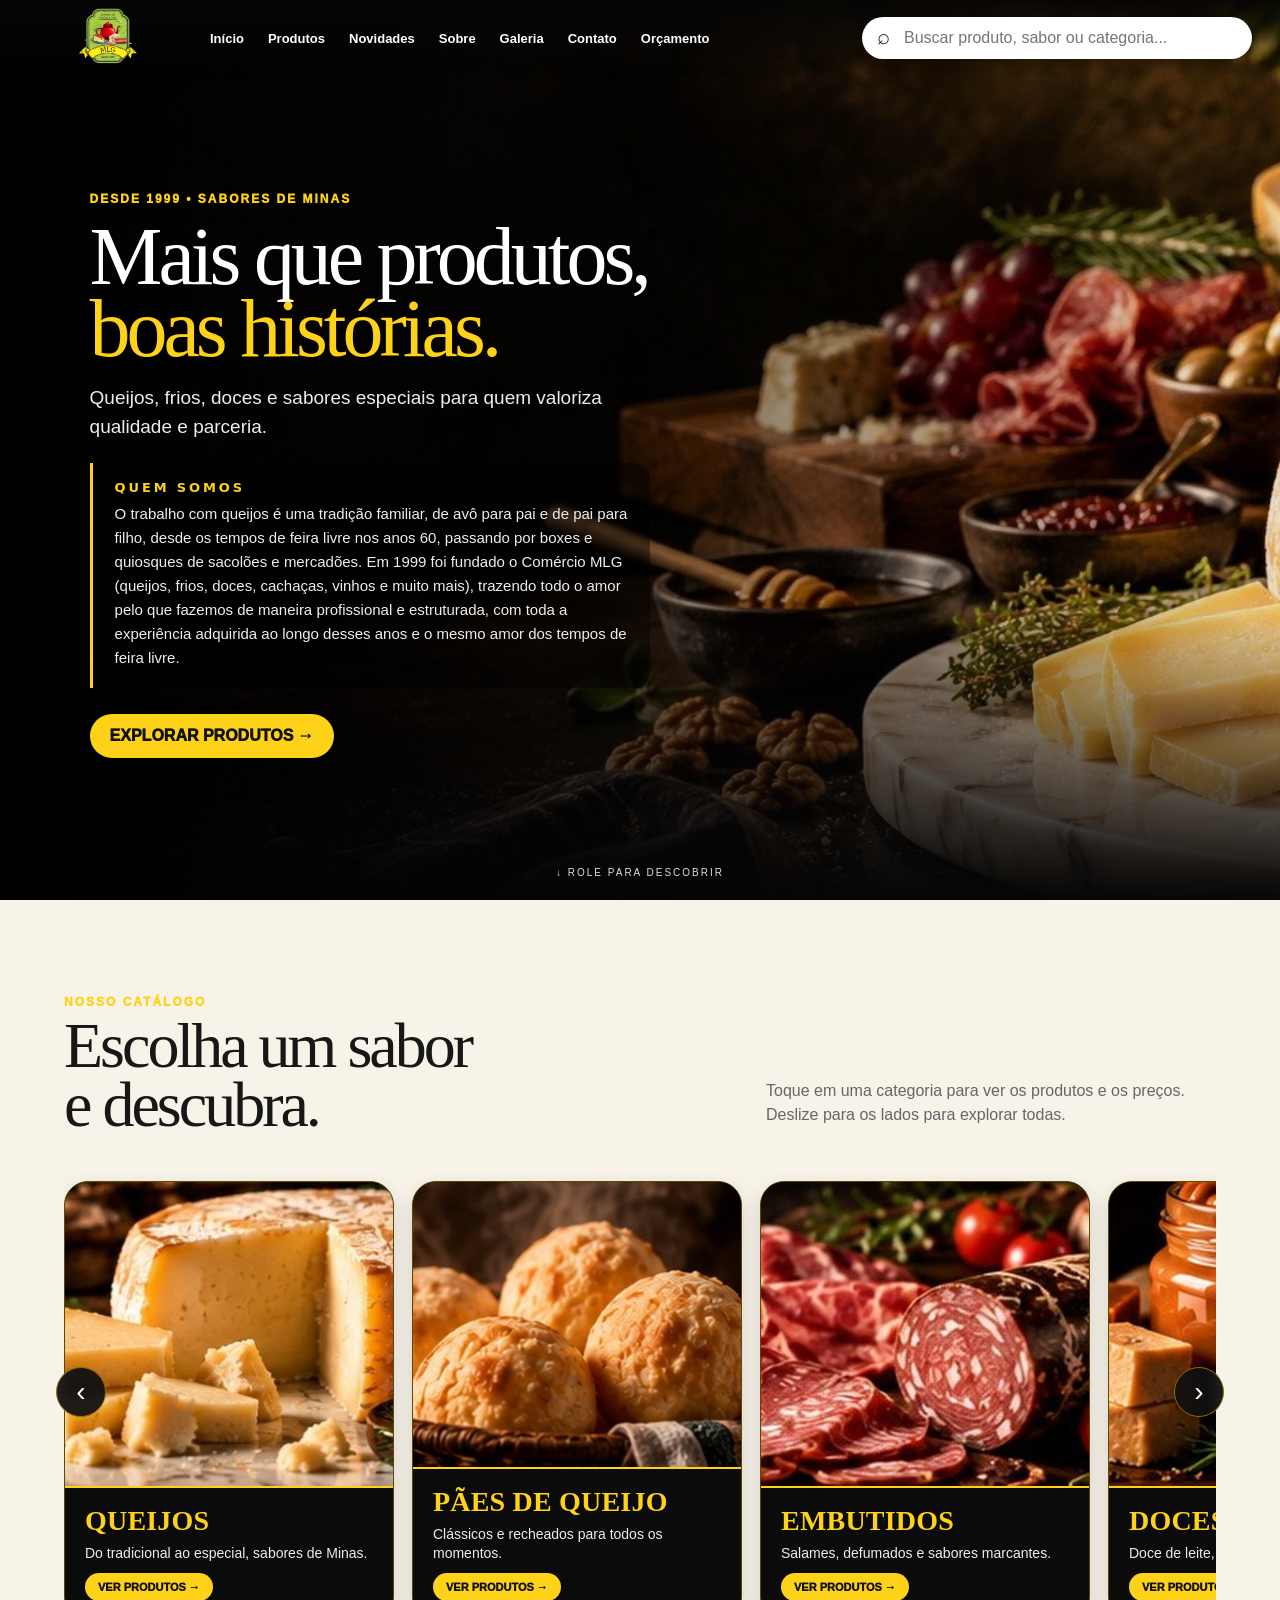
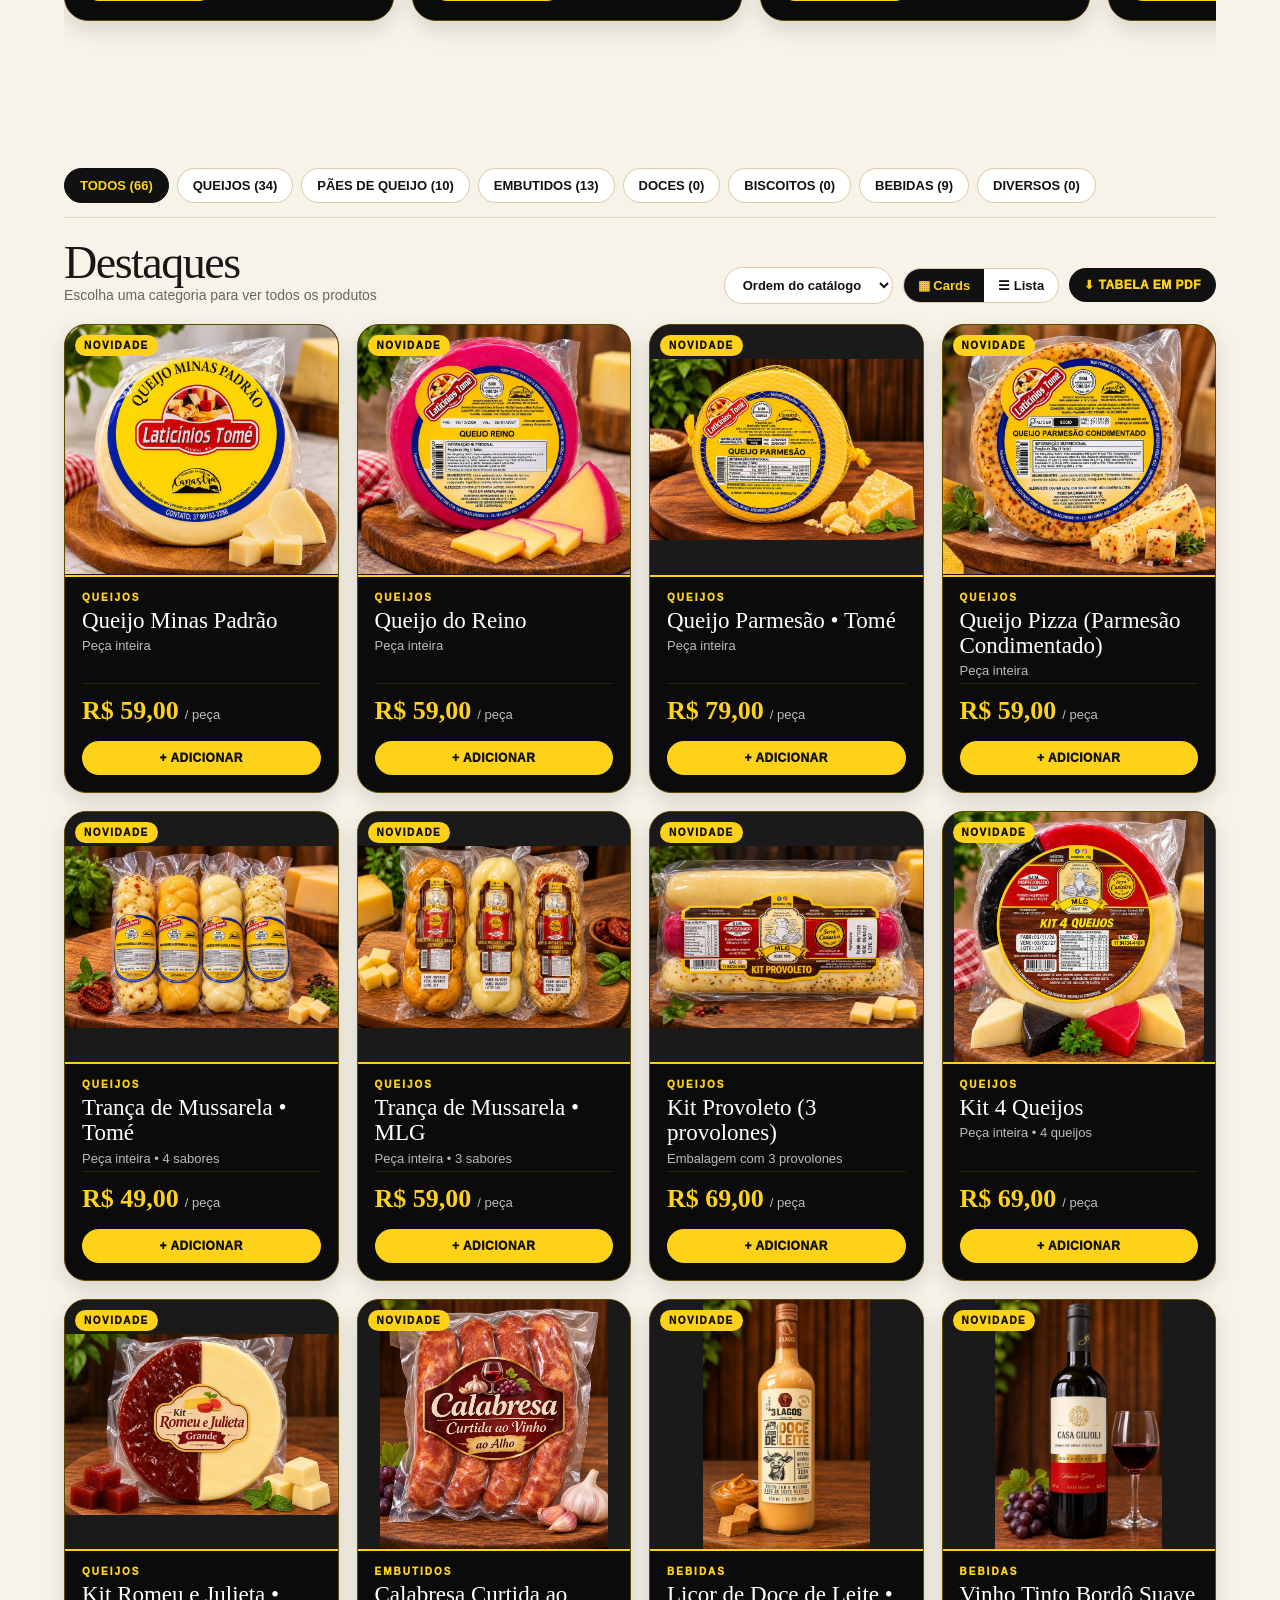
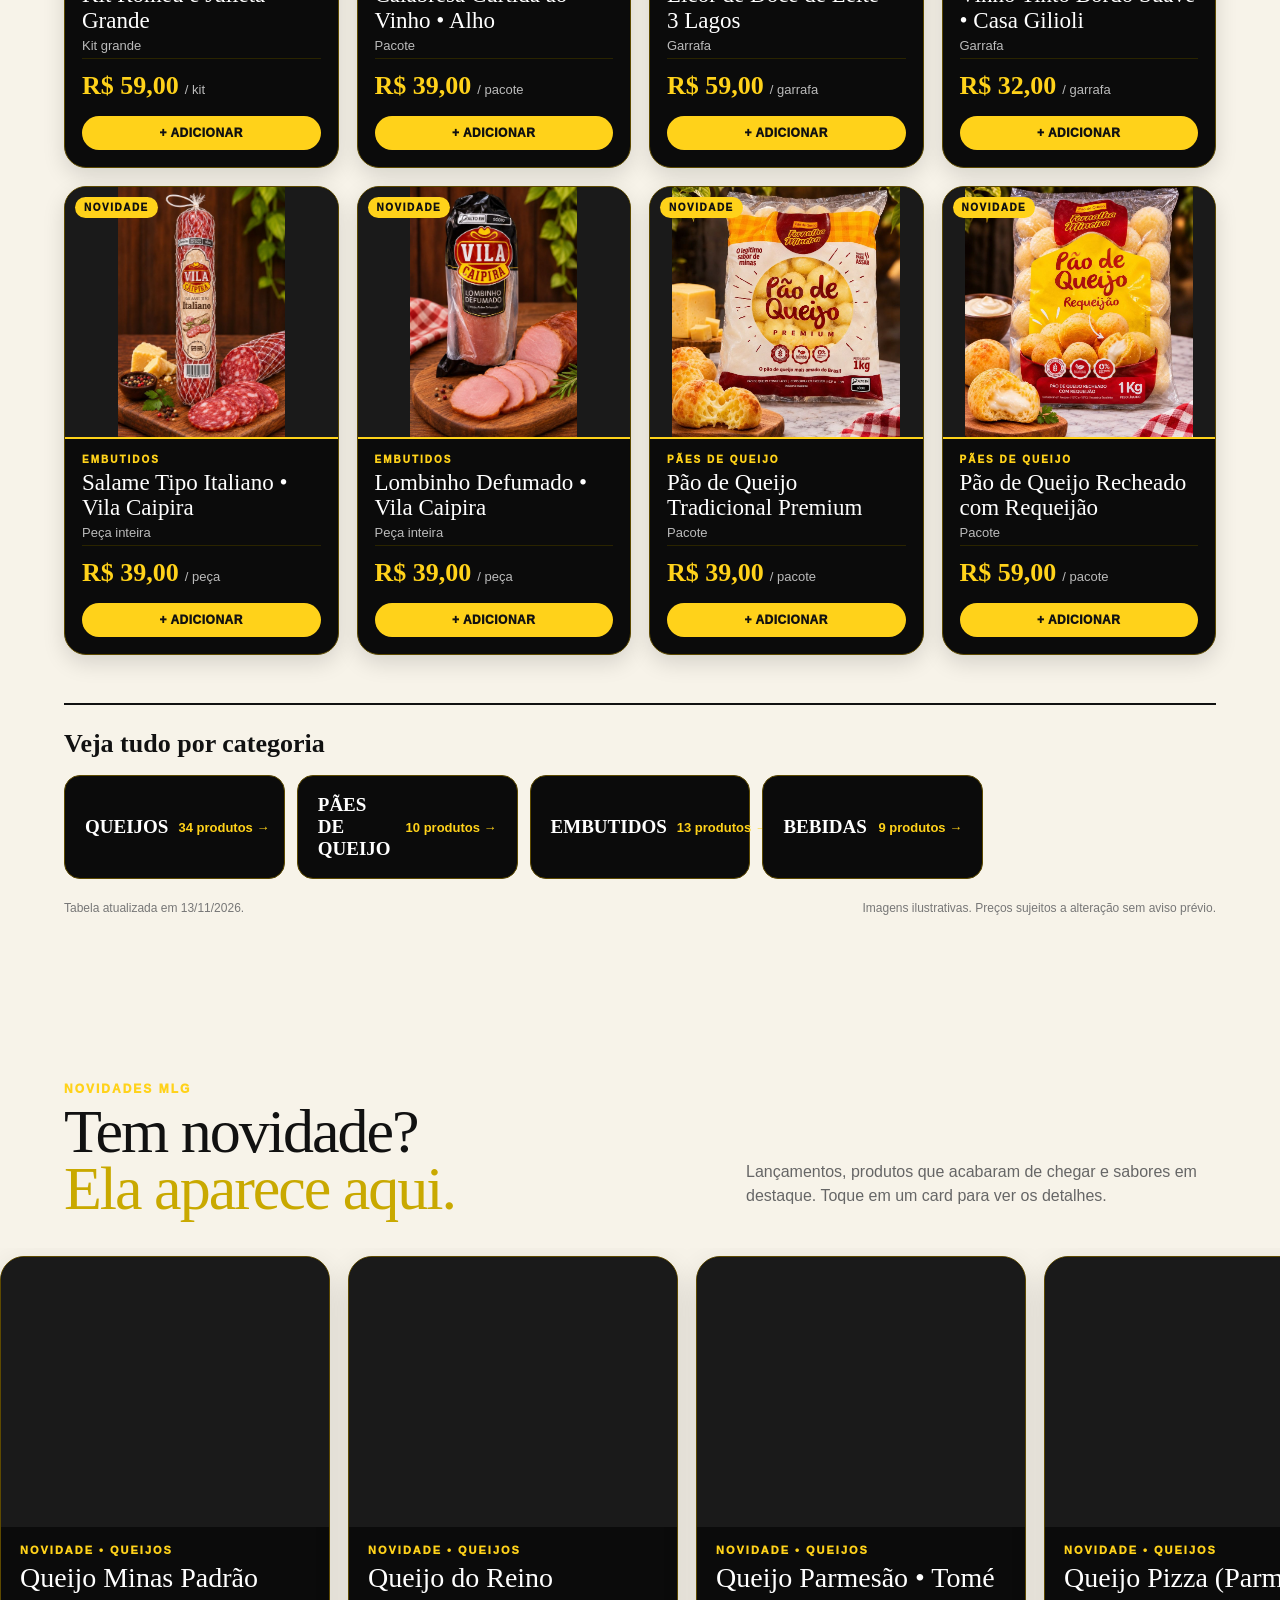
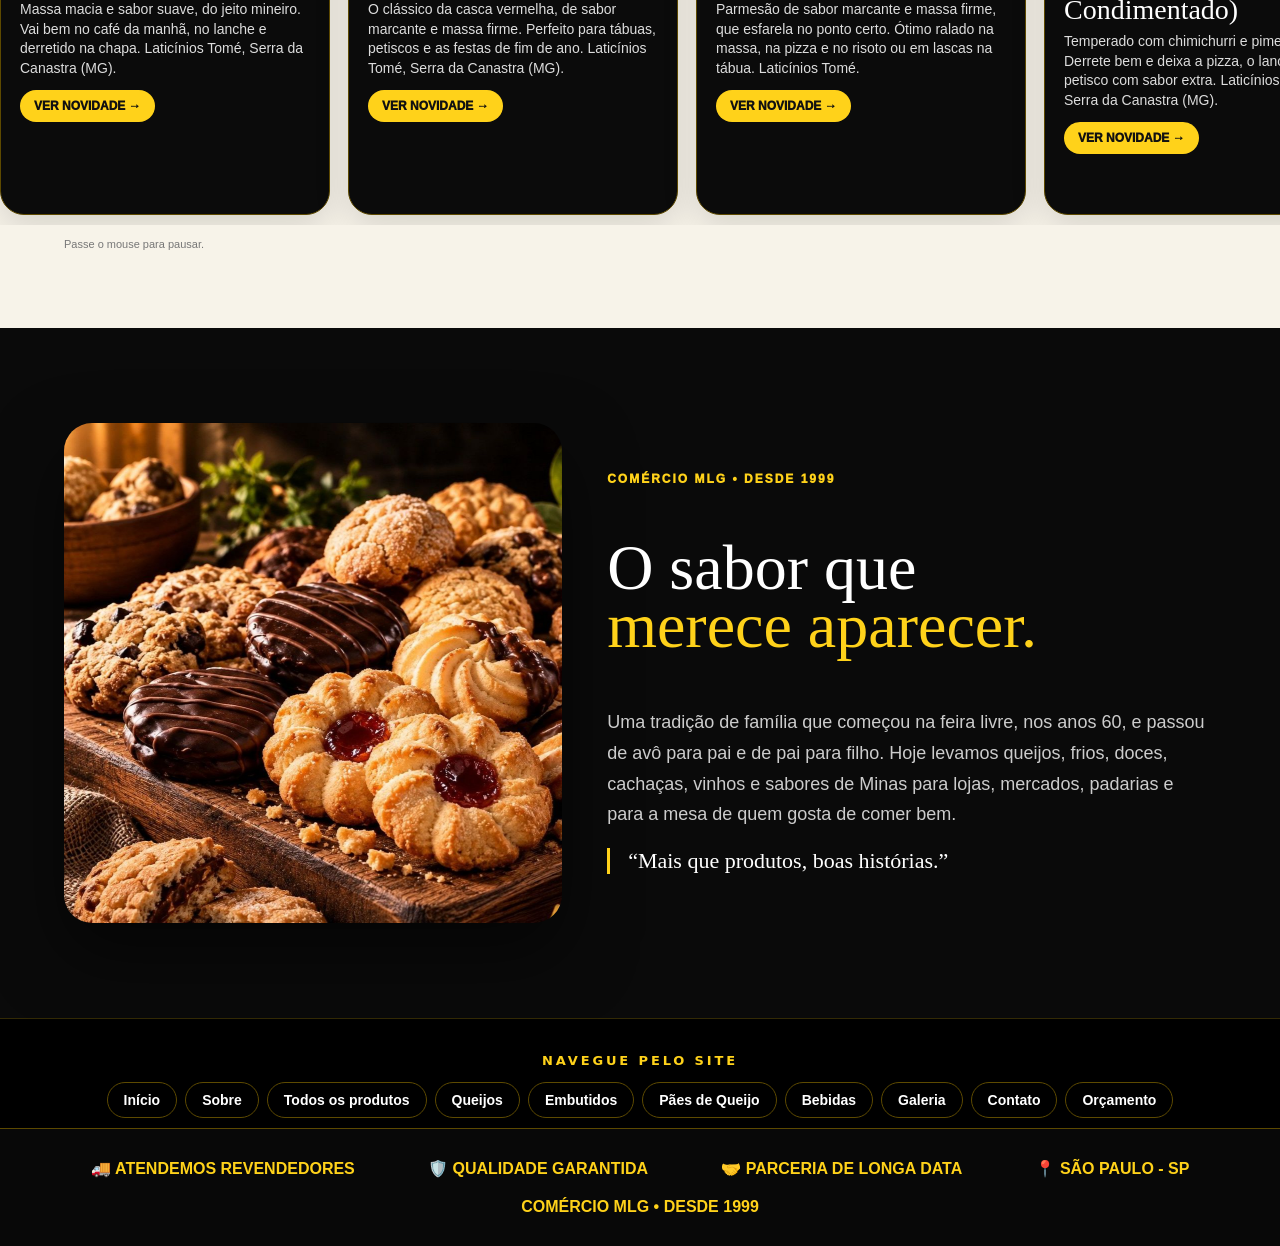
==== commit e5f69d33: "Remove o assistente de IA do catálogo" ====
--- a/index.html
+++ b/index.html
@@ -6,7 +6,7 @@
 
 <link rel="stylesheet" href="css/catalogo.css">
 </head><body>
-<header class="top" id="top"><a href="#inicio"><img class="logo" id="logo" alt="Comércio MLG"></a><nav class="nav"><a href="#inicio">Início</a><a href="#categorias">Produtos</a><a href="#novidades" id="navNov">Novidades</a><a href="sobre.html">Sobre</a><a href="galeria.html">Galeria</a><a href="contato.html">Contato</a><a href="orcamento.html">Orçamento</a></nav><div class="search"><i>⌕</i><input id="topSearch" type="search" placeholder="Buscar produto, sabor ou categoria..." aria-label="Buscar produto"></div><button class="wa" id="topAi" aria-label="Assistente MLG">🤖<span class="wa-t"> ASSISTENTE MLG</span></button></header>
+<header class="top" id="top"><a href="#inicio"><img class="logo" id="logo" alt="Comércio MLG"></a><nav class="nav"><a href="#inicio">Início</a><a href="#categorias">Produtos</a><a href="#novidades" id="navNov">Novidades</a><a href="sobre.html">Sobre</a><a href="galeria.html">Galeria</a><a href="contato.html">Contato</a><a href="orcamento.html">Orçamento</a></nav><div class="search"><i>⌕</i><input id="topSearch" type="search" placeholder="Buscar produto, sabor ou categoria..." aria-label="Buscar produto"></div><button class="wa" id="topAi" hidden aria-hidden="true" tabindex="-1">🤖<span class="wa-t"></span></button></header>
 
 <section class="hero" id="inicio"><div class="hero-bg" id="heroBg"></div><div class="hero-content"><div class="eyebrow">DESDE 1999 • SABORES DE MINAS</div><h1>Mais que produtos,<br><span>boas histórias.</span></h1><p>Queijos, frios, doces e sabores especiais para quem valoriza qualidade e parceria.</p><div class="quem"><h2>Quem somos</h2><p>O trabalho com queijos é uma tradição familiar, de avô para pai e de pai para filho, desde os tempos de feira livre nos anos 60, passando por boxes e quiosques de sacolões e mercadões. Em 1999 foi fundado o Comércio MLG (queijos, frios, doces, cachaças, vinhos e muito mais), trazendo todo o amor pelo que fazemos de maneira profissional e estruturada, com toda a experiência adquirida ao longo desses anos e o mesmo amor dos tempos de feira livre.</p></div><div class="actions"><button class="btn" onclick="document.getElementById('categorias').scrollIntoView({behavior:'smooth'})">EXPLORAR PRODUTOS →</button></div></div><div class="scroll">↓ ROLE PARA DESCOBRIR</div></section>
 
@@ -38,8 +38,9 @@
 </section>
 
 <section class="section story" id="historia"><div class="storygrid"><div class="storypic" id="storyPic"></div><div class="storytext"><div class="eyebrow">COMÉRCIO MLG • DESDE 1999</div><h2>O sabor que<br><span>merece aparecer.</span></h2><p>Uma tradição de família que começou na feira livre, nos anos 60, e passou de avô para pai e de pai para filho. Hoje levamos queijos, frios, doces, cachaças, vinhos e sabores de Minas para lojas, mercados, padarias e para a mesa de quem gosta de comer bem.</p><div class="quote">“Mais que produtos, boas histórias.”</div></div></div></section>
+<section class="section" hidden style="display:none"><div class="ai"><div><h2>🤖 Assistente MLG</h2><p>Pergunte por um produto, sabor ou ocasião. O assistente encontra no catálogo, mostra o preço e leva você direto ao item.</p></div><button id="aiOpen">CONVERSAR AGORA →</button></div></section>
 
-<section class="section" style="padding-top:0"><div class="ai"><div><h2>🤖 Assistente MLG</h2><p>Pergunte por um produto, sabor ou ocasião. O assistente encontra no catálogo, mostra o preço e leva você direto ao item.</p></div><button id="aiOpen">CONVERSAR AGORA →</button></div></section>
+
 
 <nav class="paginas" aria-label="Páginas do site"><h2>Navegue pelo site</h2><ul><li><a href="index.html">Início</a></li><li><a href="sobre.html">Sobre</a></li><li><a href="produtos.html">Todos os produtos</a></li><li><a href="queijos.html">Queijos</a></li><li><a href="embutidos.html">Embutidos</a></li><li><a href="paes-de-queijo.html">Pães de Queijo</a></li><li><a href="bebidas.html">Bebidas</a></li><li><a href="galeria.html">Galeria</a></li><li><a href="contato.html">Contato</a></li><li><a href="orcamento.html">Orçamento</a></li></ul></nav>
 <footer class="footer" id="contato"></footer>
--- a/css/catalogo.css
+++ b/css/catalogo.css
@@ -206,6 +206,8 @@
 @media(prefers-reduced-motion:reduce){.auto-rail,.hero-bg{animation:none!important}.auto-viewport{overflow-x:auto}}
 .p-sec{grid-column:1/-1;margin:26px 0 2px;padding-bottom:10px;border-bottom:2px solid #111;font:700 28px Georgia,serif;letter-spacing:.06em;color:#111;display:flex;justify-content:space-between;align-items:baseline}.p-sec:first-child{margin-top:0}.p-sec span{font:500 13px system-ui,sans-serif;letter-spacing:0;color:#555}
 .quem{max-width:560px;margin:22px 0 4px;padding:18px 22px;border-left:3px solid var(--gold);background:linear-gradient(90deg,#000c,#0006);border-radius:0 16px 16px 0;backdrop-filter:blur(2px)}.quem h2{margin:0 0 8px;font:700 13px/1 system-ui,sans-serif;letter-spacing:.22em;text-transform:uppercase;color:var(--gold)}.hero .quem p{margin:0;font-size:15px;line-height:1.6;color:#eee;max-width:none}@media(max-width:600px){.quem{padding:14px 16px;margin-top:18px}.hero .quem p{font-size:14px}}
+.p-gos{grid-column:1/-1;margin-top:30px;padding-top:24px;border-top:2px solid #111}.p-gos h3{font:700 26px Georgia,serif;color:#111;margin:0 0 16px}.p-gos>div{display:grid;grid-template-columns:repeat(auto-fill,minmax(220px,1fr));gap:12px}.p-go{display:flex;justify-content:space-between;align-items:center;gap:10px;background:#0b0b0b;color:#fff;border:1px solid #5d4a00;border-radius:16px;padding:18px 20px;cursor:pointer;text-align:left;font:inherit;transition:.25s}.p-go b{font:700 19px Georgia,serif}.p-go span{color:var(--gold);font-weight:800;font-size:13px;white-space:nowrap}.p-go:hover{background:var(--gold);color:#111}.p-go:hover span{color:#111}
+#topAi,#aiFab,.ai-fab,#chat,.chat,#mAsk{display:none!important}
 
 /* ---- links para as outras páginas do site ---- */
 .paginas{background:#000;border-top:1px solid #ffd21a33;padding:34px 5vw 10px;text-align:center}
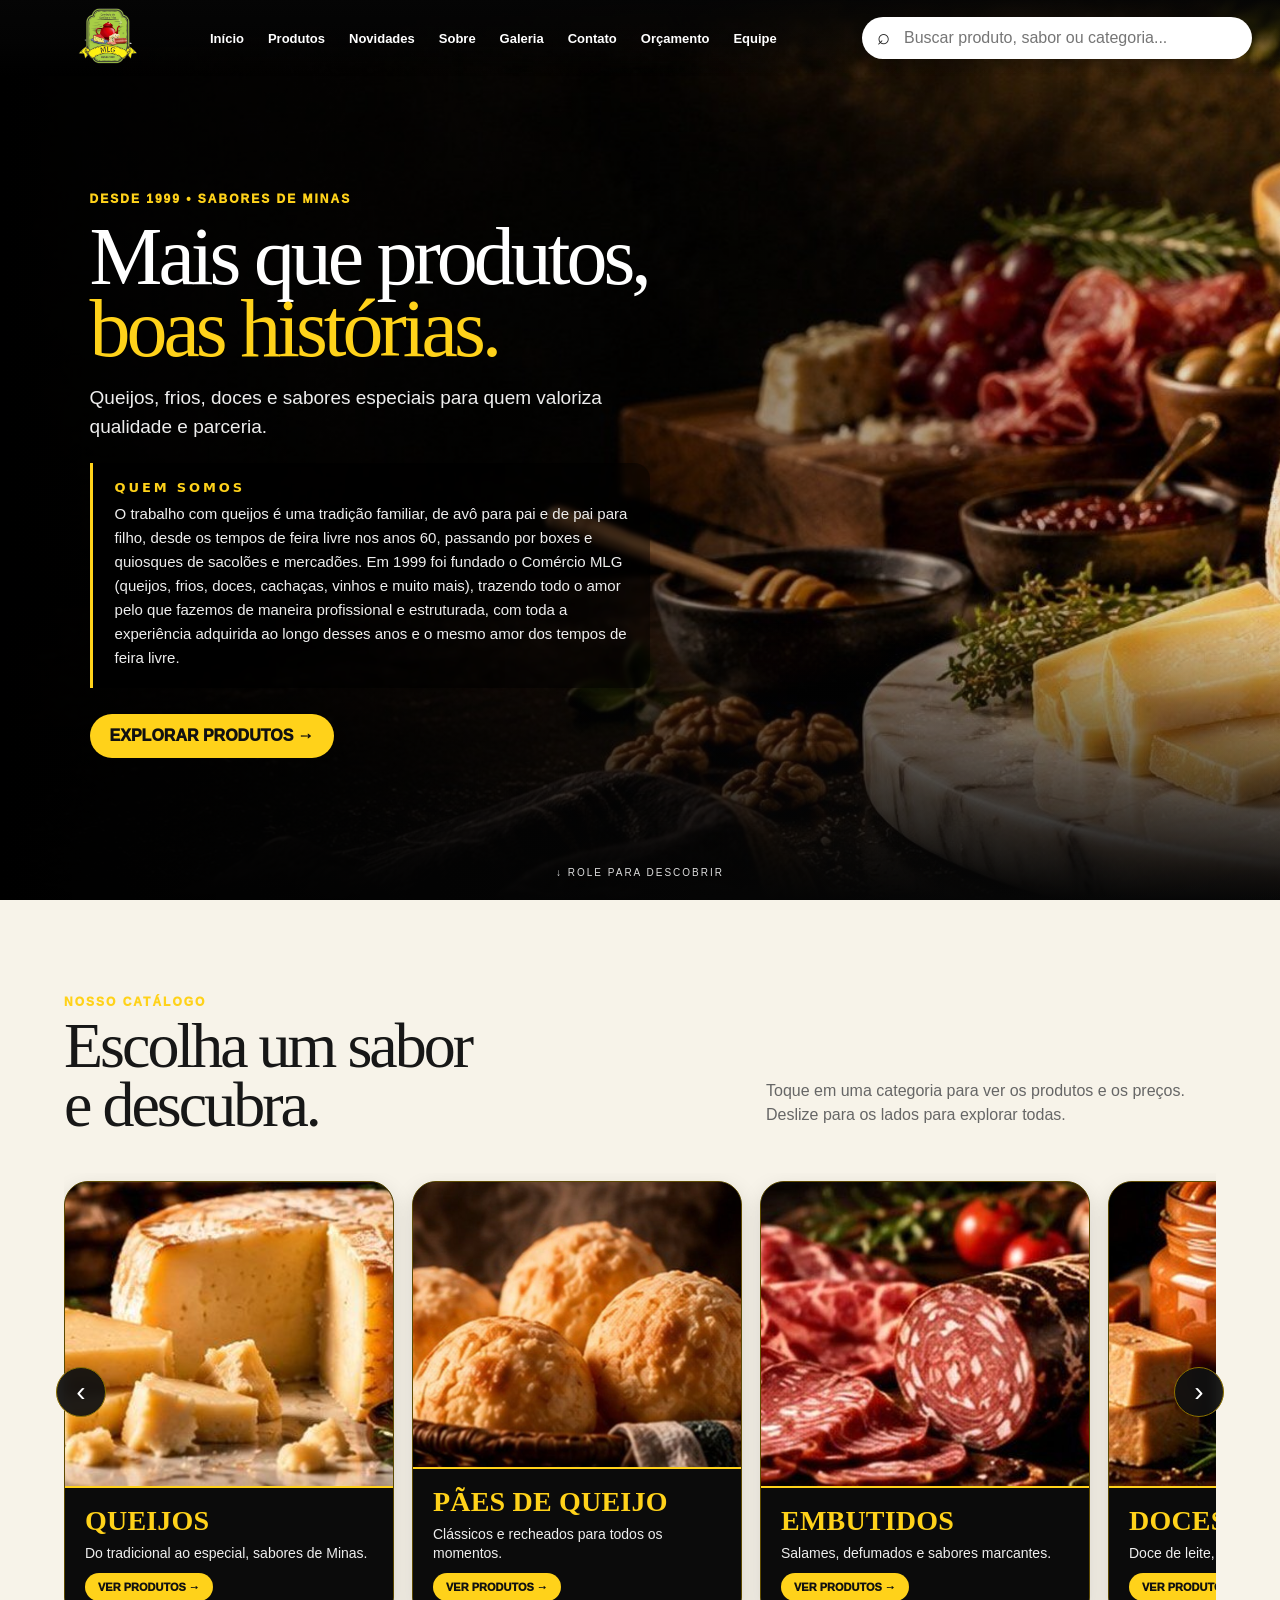
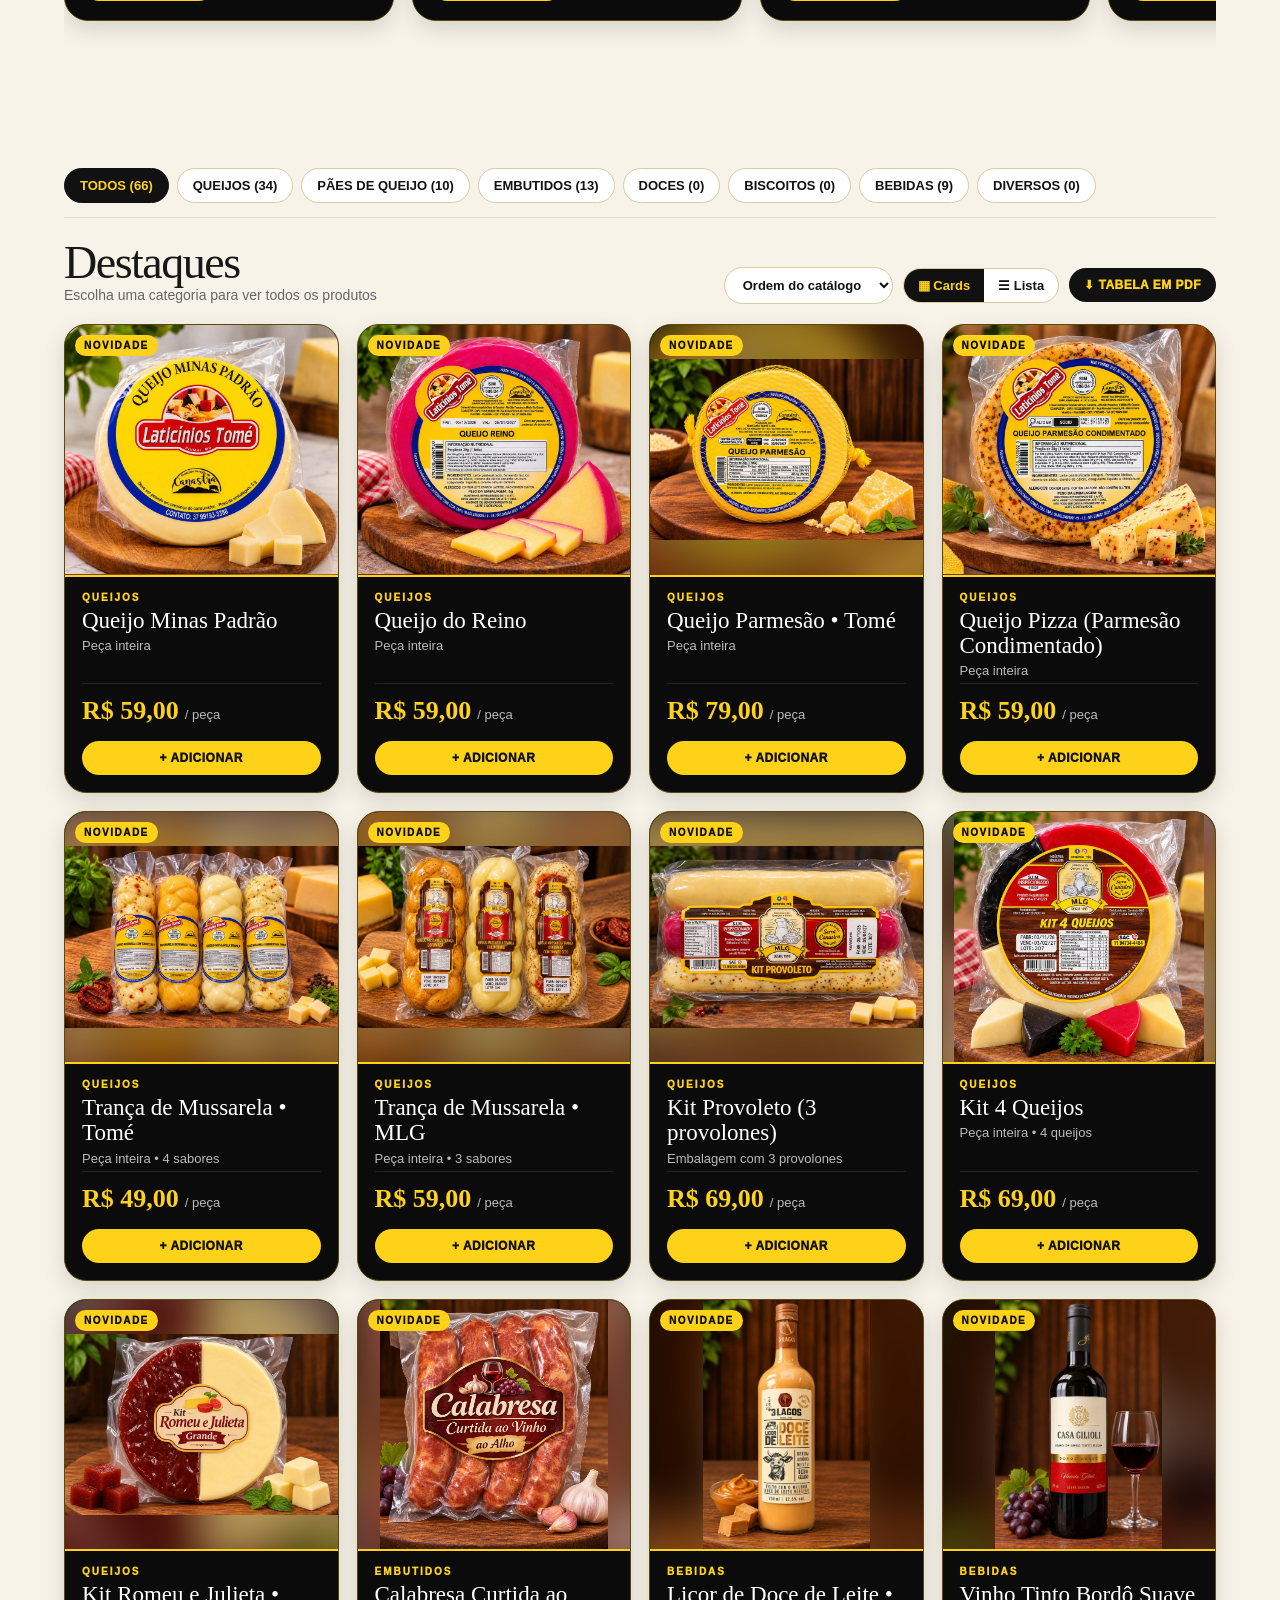
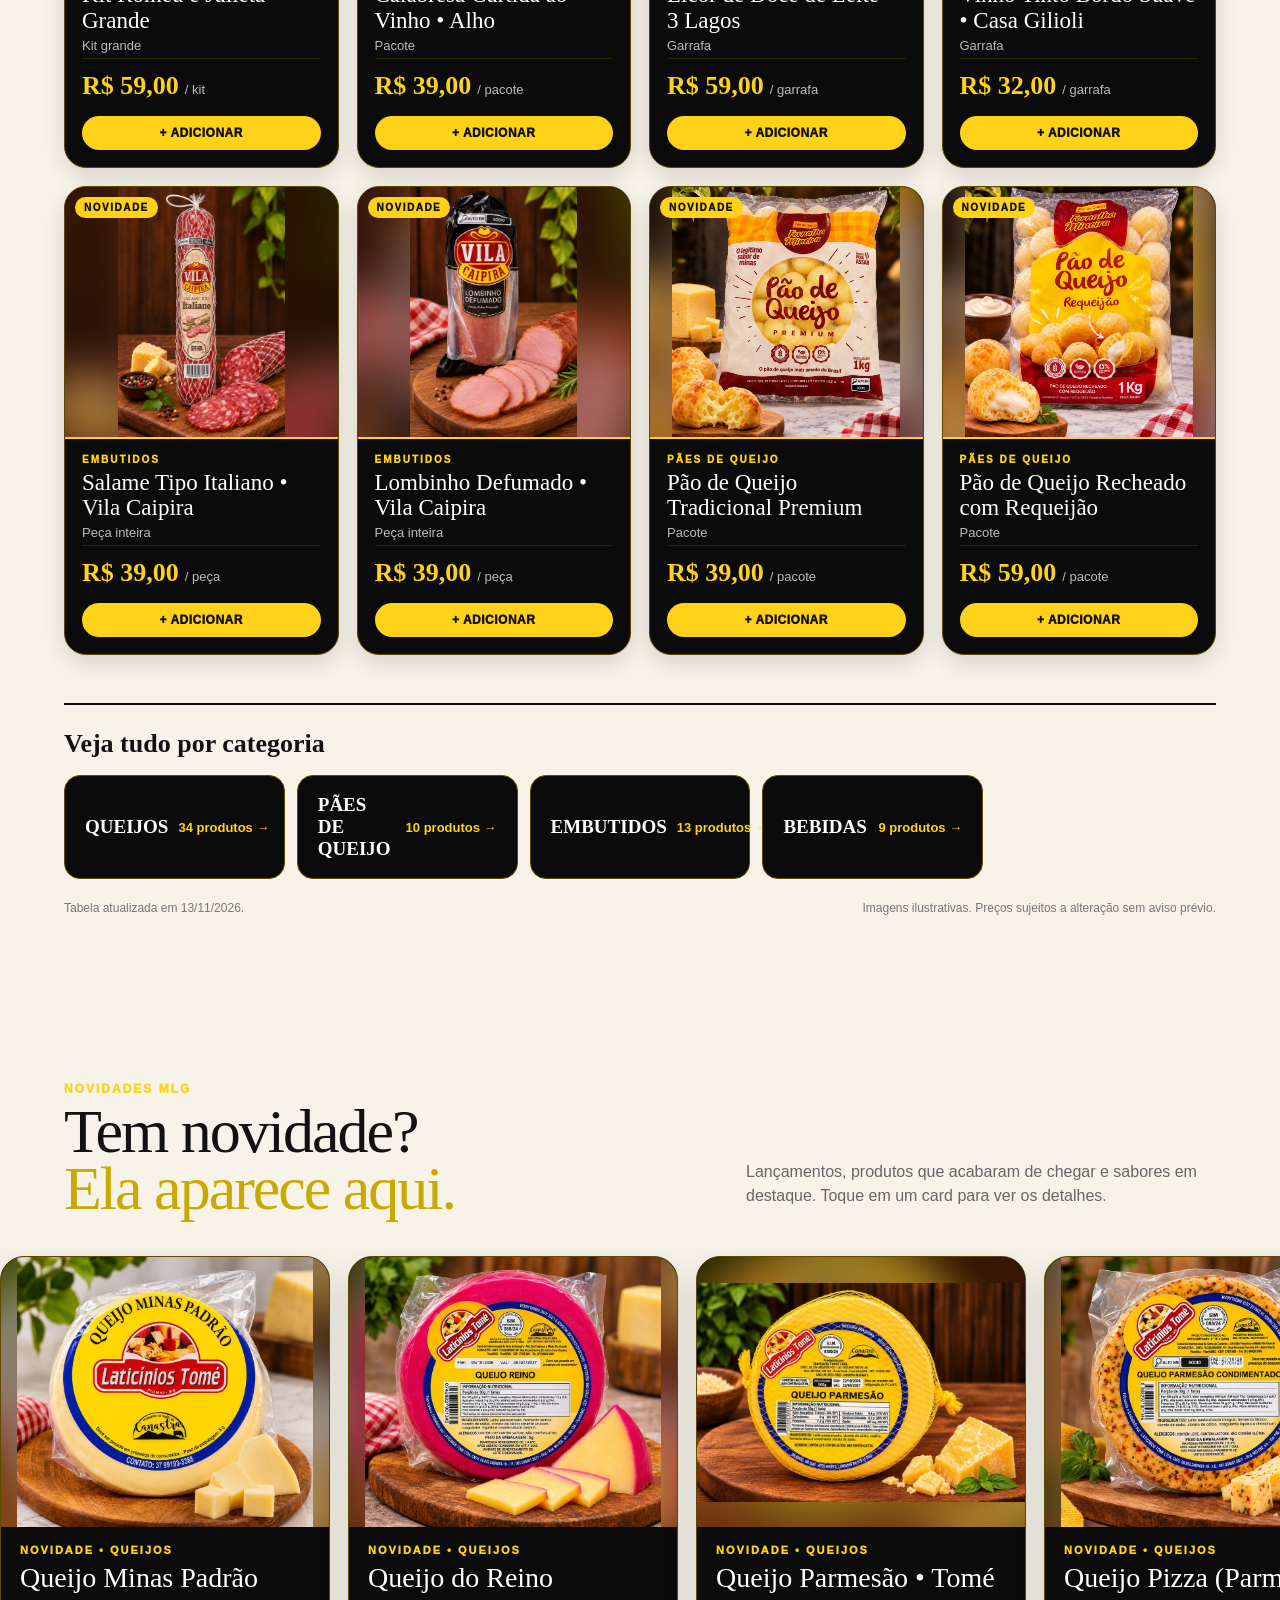
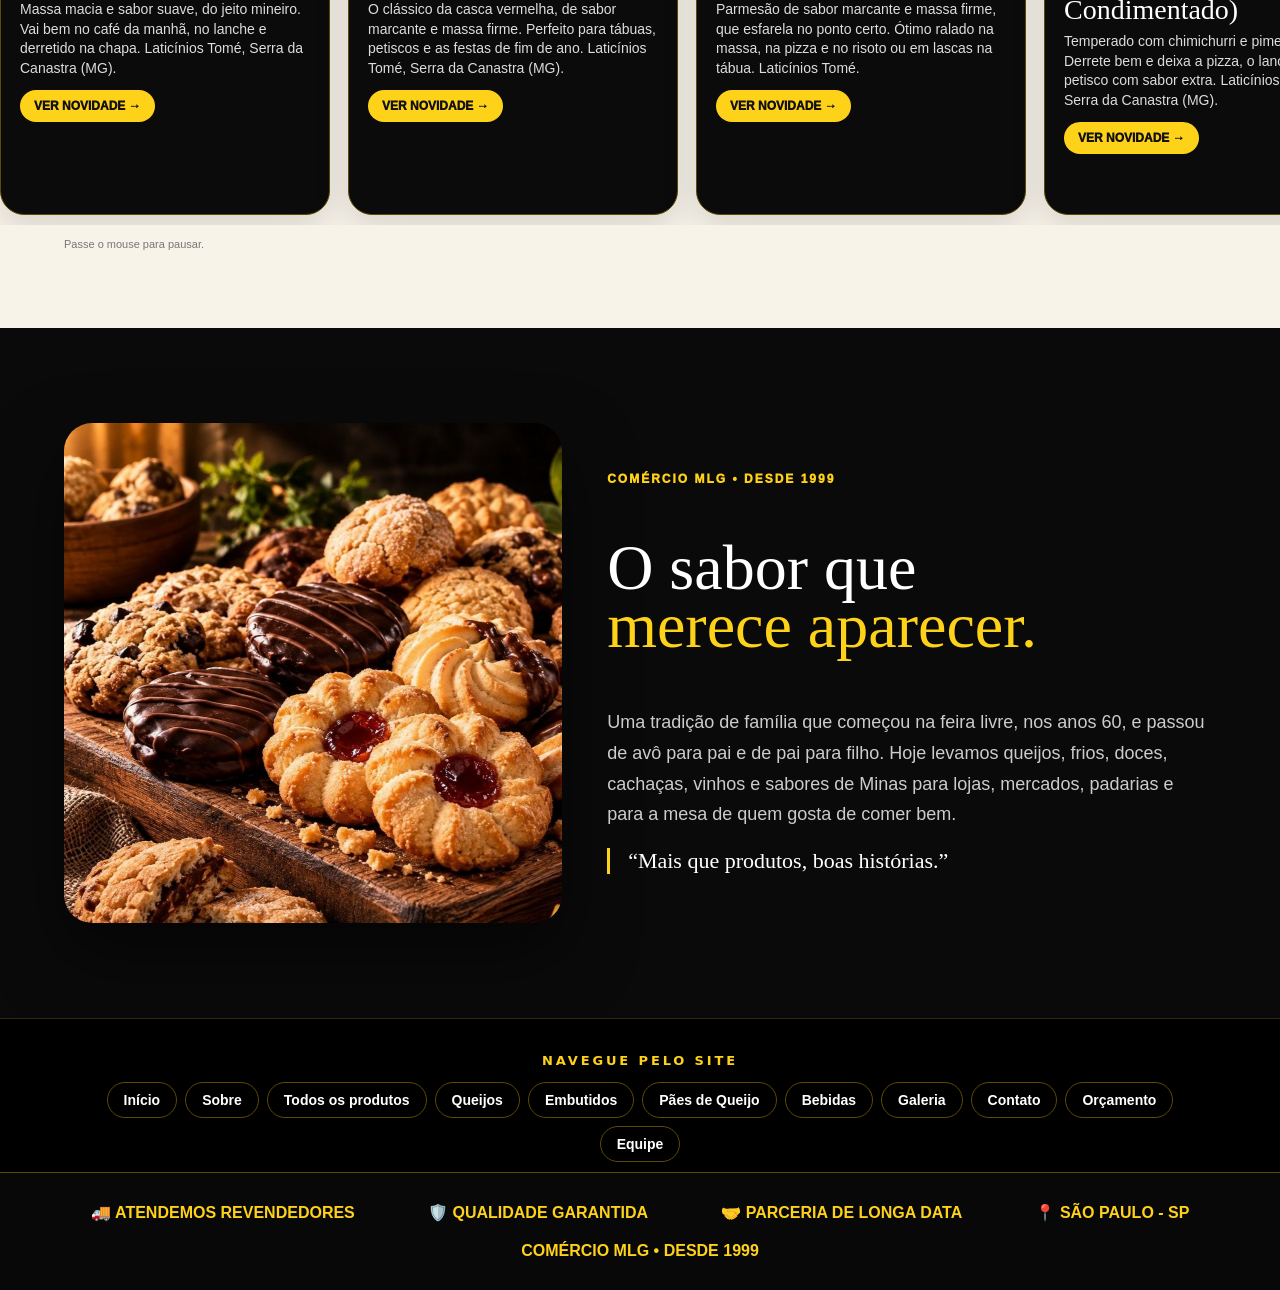
==== commit df6900c3: "Adiciona página Equipe e área de documentos no Orçamento; atualiza PDFs Co-Authored-By: Claude Opus " ====
--- a/index.html
+++ b/index.html
@@ -6,7 +6,7 @@
 
 <link rel="stylesheet" href="css/catalogo.css">
 </head><body>
-<header class="top" id="top"><a href="#inicio"><img class="logo" id="logo" alt="Comércio MLG"></a><nav class="nav"><a href="#inicio">Início</a><a href="#categorias">Produtos</a><a href="#novidades" id="navNov">Novidades</a><a href="sobre.html">Sobre</a><a href="galeria.html">Galeria</a><a href="contato.html">Contato</a><a href="orcamento.html">Orçamento</a></nav><div class="search"><i>⌕</i><input id="topSearch" type="search" placeholder="Buscar produto, sabor ou categoria..." aria-label="Buscar produto"></div><button class="wa" id="topAi" hidden aria-hidden="true" tabindex="-1">🤖<span class="wa-t"></span></button></header>
+<header class="top" id="top"><a href="#inicio"><img class="logo" id="logo" alt="Comércio MLG"></a><nav class="nav"><a href="#inicio">Início</a><a href="#categorias">Produtos</a><a href="#novidades" id="navNov">Novidades</a><a href="sobre.html">Sobre</a><a href="galeria.html">Galeria</a><a href="contato.html">Contato</a><a href="orcamento.html">Orçamento</a><a href="equipe.html">Equipe</a></nav><div class="search"><i>⌕</i><input id="topSearch" type="search" placeholder="Buscar produto, sabor ou categoria..." aria-label="Buscar produto"></div><button class="wa" id="topAi" hidden aria-hidden="true" tabindex="-1">🤖<span class="wa-t"></span></button></header>
 
 <section class="hero" id="inicio"><div class="hero-bg" id="heroBg"></div><div class="hero-content"><div class="eyebrow">DESDE 1999 • SABORES DE MINAS</div><h1>Mais que produtos,<br><span>boas histórias.</span></h1><p>Queijos, frios, doces e sabores especiais para quem valoriza qualidade e parceria.</p><div class="quem"><h2>Quem somos</h2><p>O trabalho com queijos é uma tradição familiar, de avô para pai e de pai para filho, desde os tempos de feira livre nos anos 60, passando por boxes e quiosques de sacolões e mercadões. Em 1999 foi fundado o Comércio MLG (queijos, frios, doces, cachaças, vinhos e muito mais), trazendo todo o amor pelo que fazemos de maneira profissional e estruturada, com toda a experiência adquirida ao longo desses anos e o mesmo amor dos tempos de feira livre.</p></div><div class="actions"><button class="btn" onclick="document.getElementById('categorias').scrollIntoView({behavior:'smooth'})">EXPLORAR PRODUTOS →</button></div></div><div class="scroll">↓ ROLE PARA DESCOBRIR</div></section>
 
@@ -42,7 +42,7 @@
 
 
 
-<nav class="paginas" aria-label="Páginas do site"><h2>Navegue pelo site</h2><ul><li><a href="index.html">Início</a></li><li><a href="sobre.html">Sobre</a></li><li><a href="produtos.html">Todos os produtos</a></li><li><a href="queijos.html">Queijos</a></li><li><a href="embutidos.html">Embutidos</a></li><li><a href="paes-de-queijo.html">Pães de Queijo</a></li><li><a href="bebidas.html">Bebidas</a></li><li><a href="galeria.html">Galeria</a></li><li><a href="contato.html">Contato</a></li><li><a href="orcamento.html">Orçamento</a></li></ul></nav>
+<nav class="paginas" aria-label="Páginas do site"><h2>Navegue pelo site</h2><ul><li><a href="index.html">Início</a></li><li><a href="sobre.html">Sobre</a></li><li><a href="produtos.html">Todos os produtos</a></li><li><a href="queijos.html">Queijos</a></li><li><a href="embutidos.html">Embutidos</a></li><li><a href="paes-de-queijo.html">Pães de Queijo</a></li><li><a href="bebidas.html">Bebidas</a></li><li><a href="galeria.html">Galeria</a></li><li><a href="contato.html">Contato</a></li><li><a href="orcamento.html">Orçamento</a></li><li><a href="equipe.html">Equipe</a></li></ul></nav>
 <footer class="footer" id="contato"></footer>
 
 <button class="cart-fab" id="cartFab" hidden>🛒 <span>Ver pedido</span> <b id="cartN">0</b> <span id="cartT"></span></button>
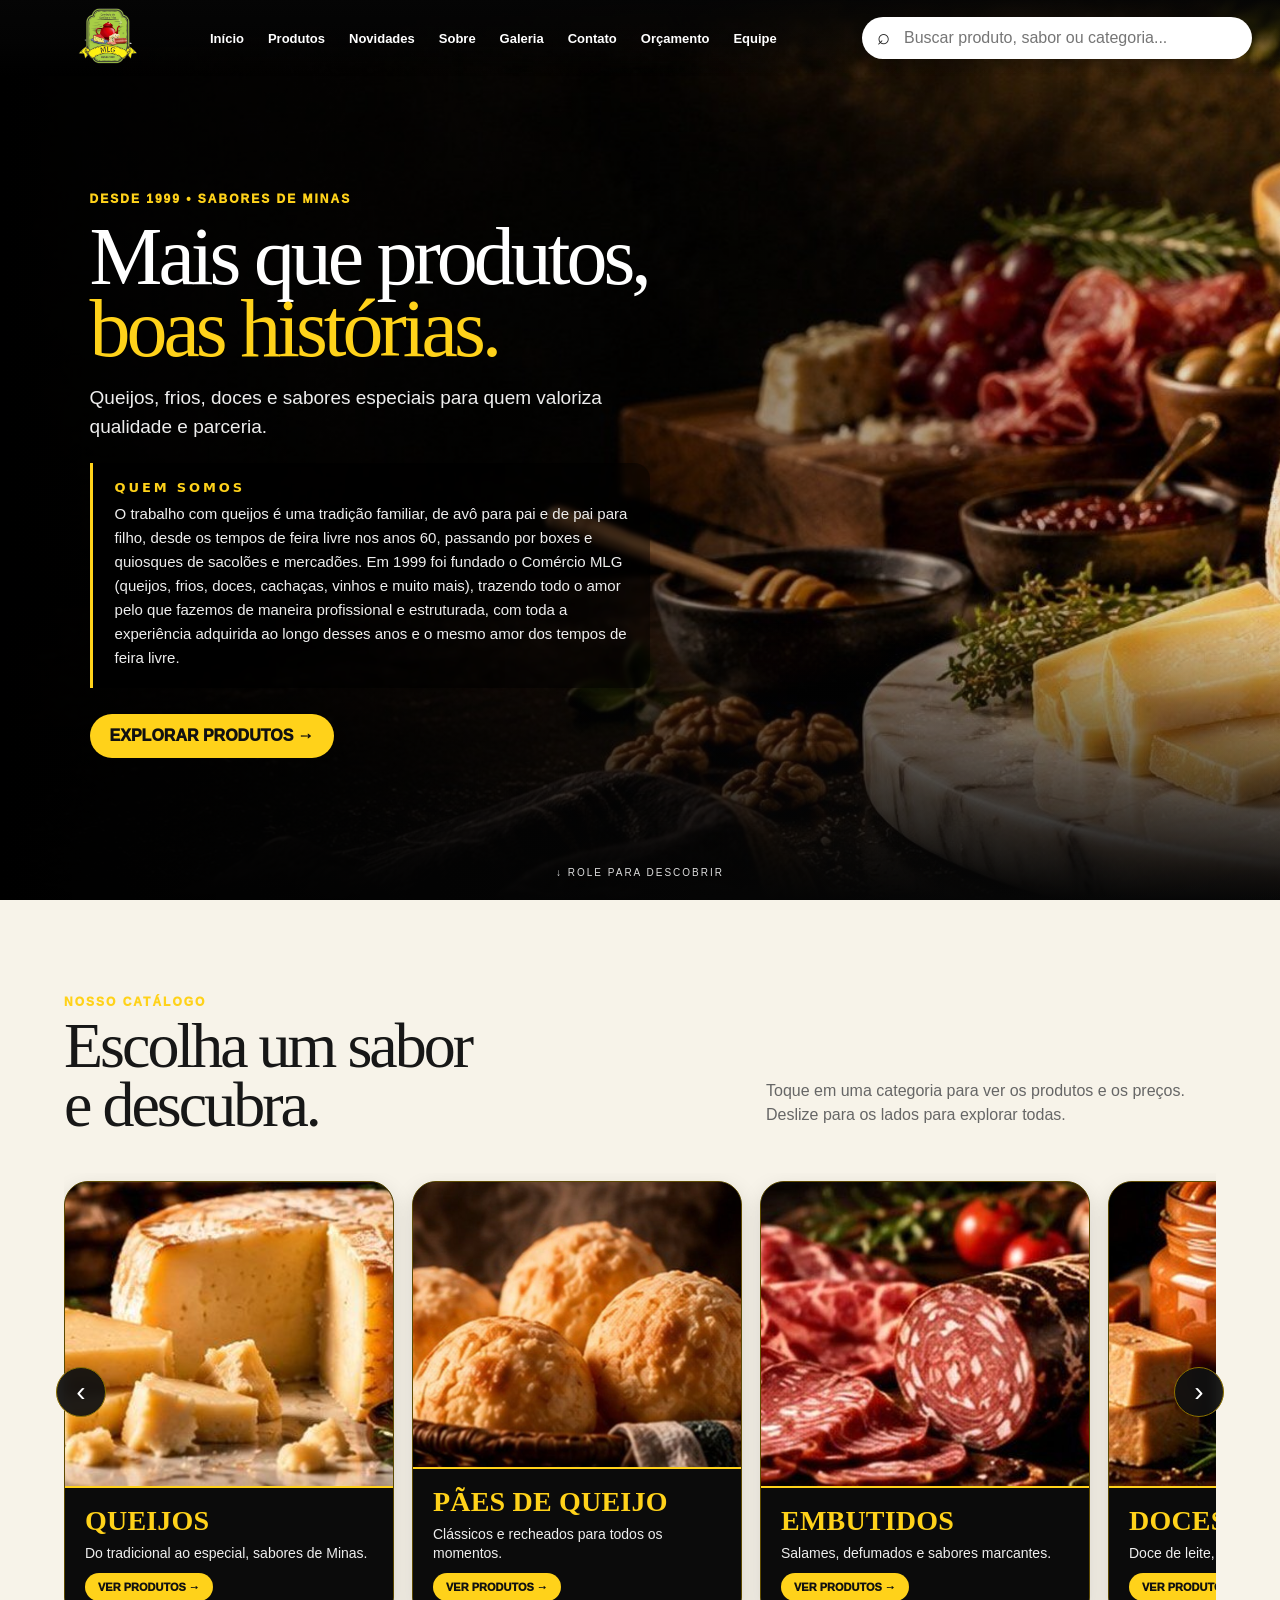
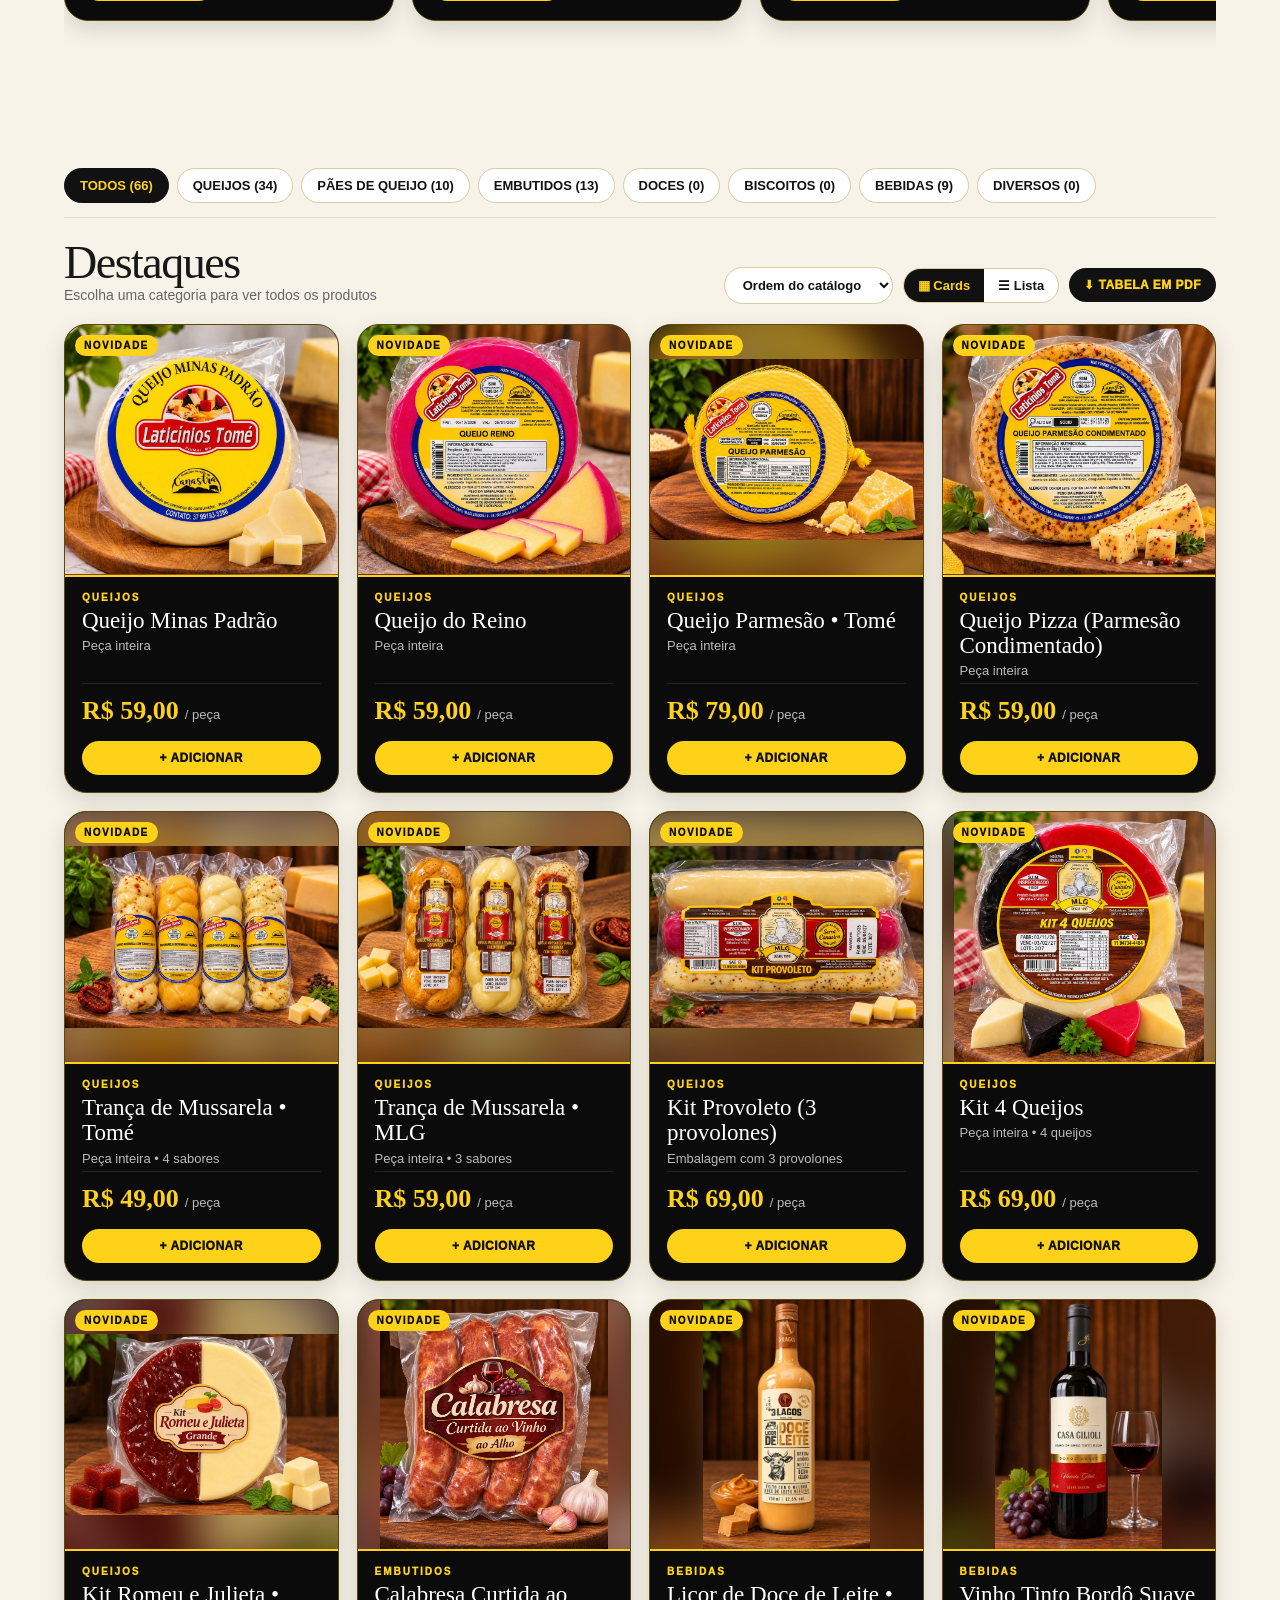
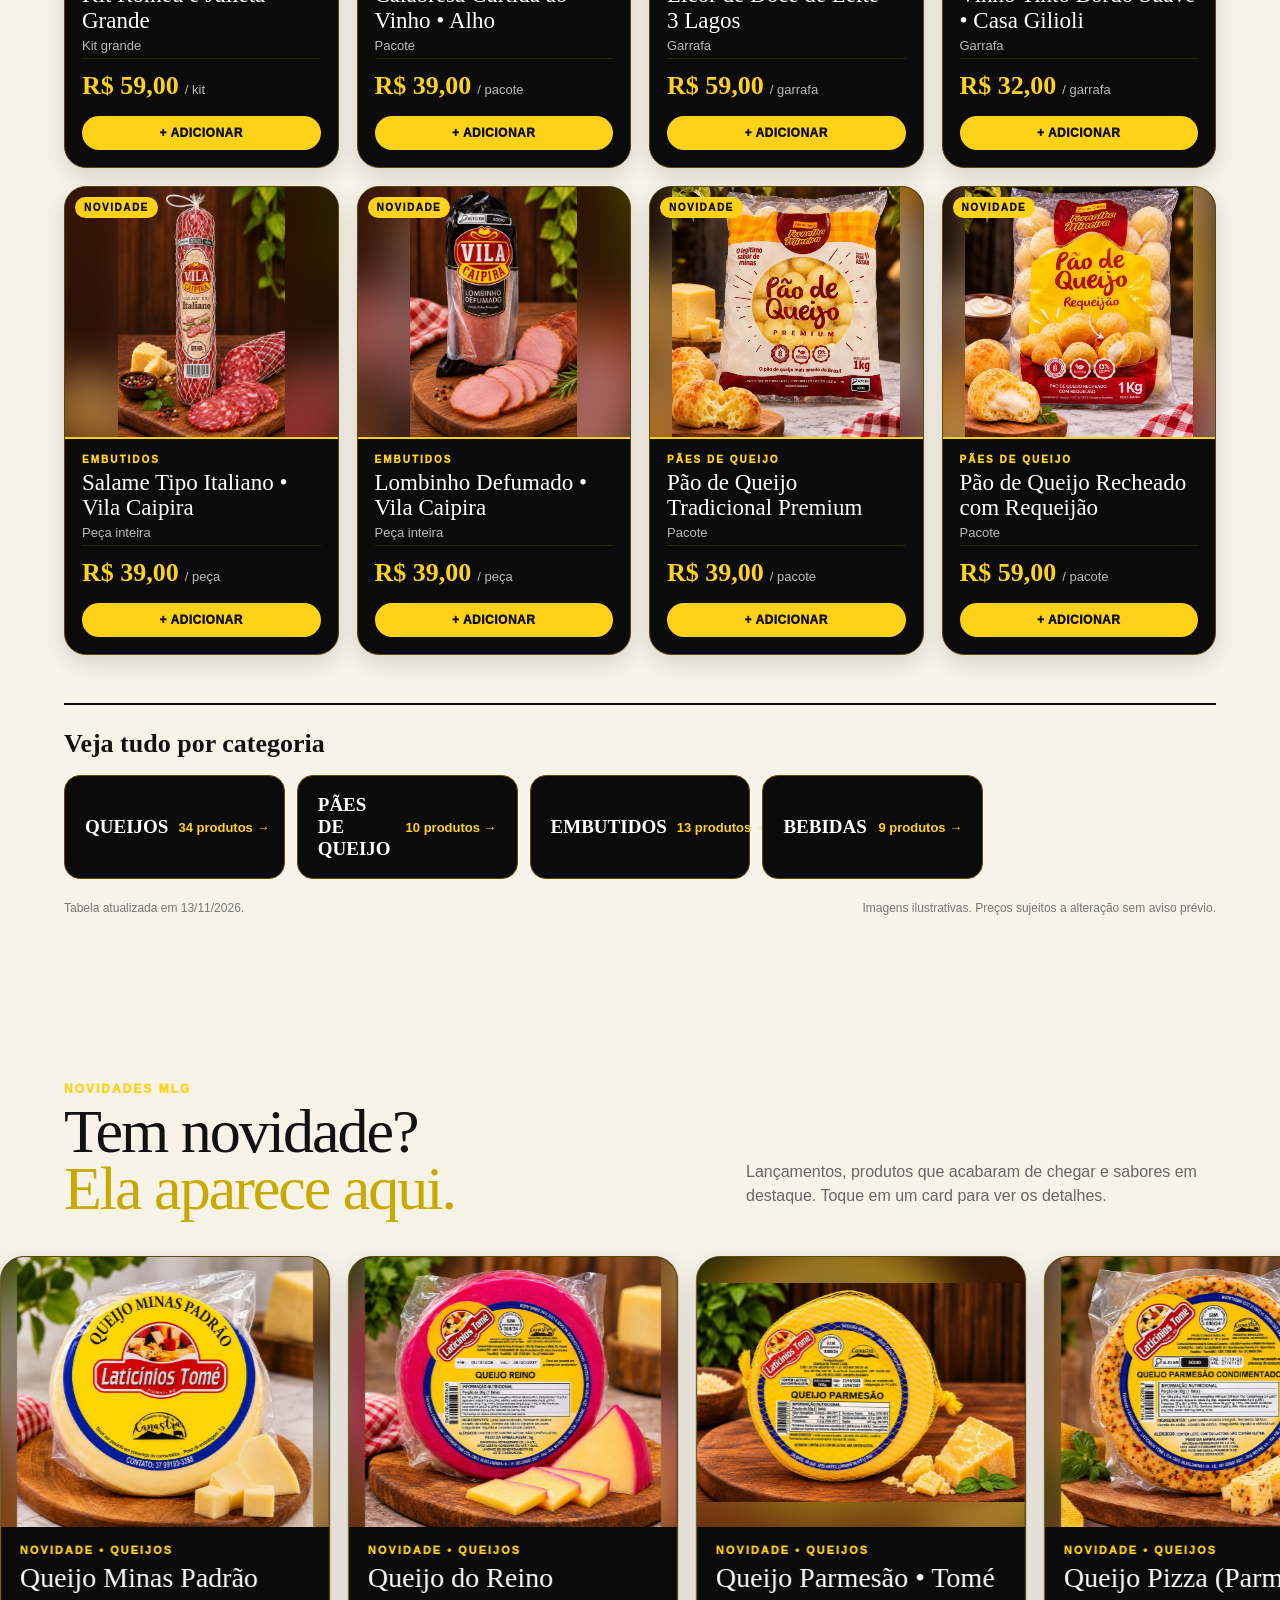
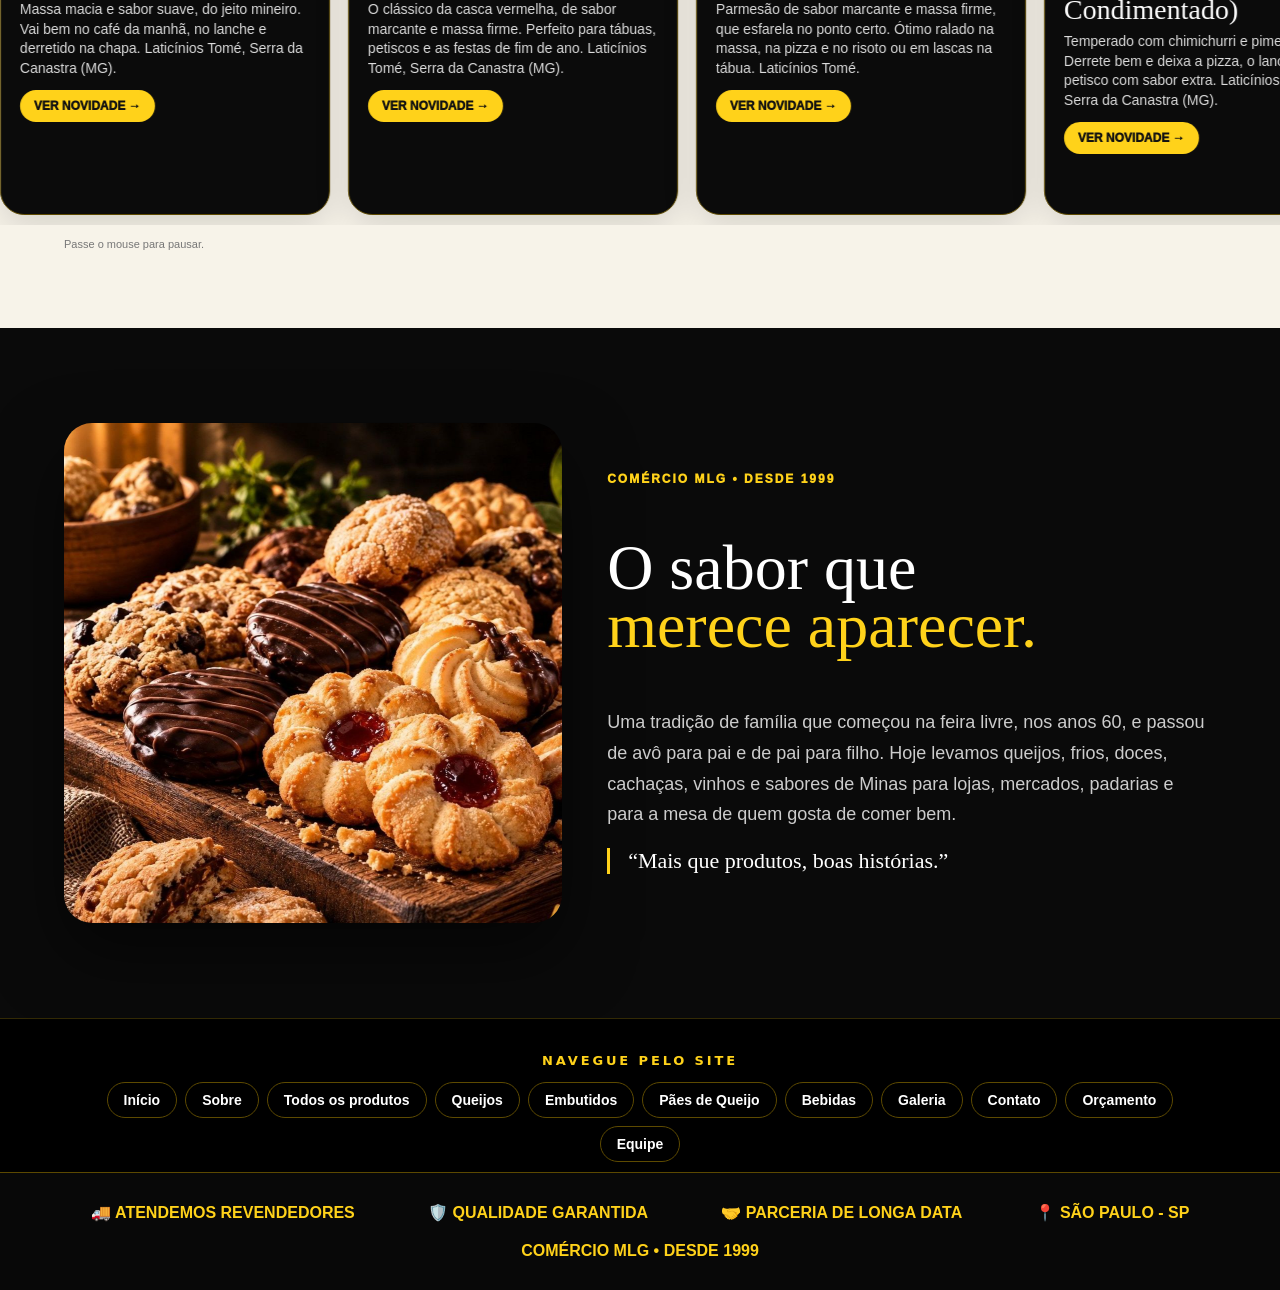
==== commit 411f95d6: "Catálogo: botão ☰ com todas as páginas no celular e em telas menores Co-Authored-By: Claude Opus 5.5" ====
--- a/index.html
+++ b/index.html
@@ -6,7 +6,7 @@
 
 <link rel="stylesheet" href="css/catalogo.css">
 </head><body>
-<header class="top" id="top"><a href="#inicio"><img class="logo" id="logo" alt="Comércio MLG"></a><nav class="nav"><a href="#inicio">Início</a><a href="#categorias">Produtos</a><a href="#novidades" id="navNov">Novidades</a><a href="sobre.html">Sobre</a><a href="galeria.html">Galeria</a><a href="contato.html">Contato</a><a href="orcamento.html">Orçamento</a><a href="equipe.html">Equipe</a></nav><div class="search"><i>⌕</i><input id="topSearch" type="search" placeholder="Buscar produto, sabor ou categoria..." aria-label="Buscar produto"></div><button class="wa" id="topAi" hidden aria-hidden="true" tabindex="-1">🤖<span class="wa-t"></span></button></header>
+<header class="top" id="top"><button class="mnu-btn" id="mnuBtn" aria-label="Abrir menu de páginas" aria-expanded="false" aria-controls="mnu">☰</button><a href="#inicio"><img class="logo" id="logo" alt="Comércio MLG"></a><nav class="nav"><a href="#inicio">Início</a><a href="#categorias">Produtos</a><a href="#novidades" id="navNov">Novidades</a><a href="sobre.html">Sobre</a><a href="galeria.html">Galeria</a><a href="contato.html">Contato</a><a href="orcamento.html">Orçamento</a><a href="equipe.html">Equipe</a></nav><div class="search"><i>⌕</i><input id="topSearch" type="search" placeholder="Buscar produto, sabor ou categoria..." aria-label="Buscar produto"></div><button class="wa" id="topAi" hidden aria-hidden="true" tabindex="-1">🤖<span class="wa-t"></span></button></header><nav class="mnu" id="mnu" aria-label="Menu de páginas"><a href="index.html">Início</a><a href="sobre.html">Sobre</a><a href="produtos.html">Todos os produtos</a><a href="queijos.html">Queijos</a><a href="embutidos.html">Embutidos</a><a href="paes-de-queijo.html">Pães de Queijo</a><a href="bebidas.html">Bebidas</a><a href="galeria.html">Galeria</a><a href="contato.html">Contato</a><a href="orcamento.html">Orçamento</a><a href="equipe.html">Equipe</a></nav>
 
 <section class="hero" id="inicio"><div class="hero-bg" id="heroBg"></div><div class="hero-content"><div class="eyebrow">DESDE 1999 • SABORES DE MINAS</div><h1>Mais que produtos,<br><span>boas histórias.</span></h1><p>Queijos, frios, doces e sabores especiais para quem valoriza qualidade e parceria.</p><div class="quem"><h2>Quem somos</h2><p>O trabalho com queijos é uma tradição familiar, de avô para pai e de pai para filho, desde os tempos de feira livre nos anos 60, passando por boxes e quiosques de sacolões e mercadões. Em 1999 foi fundado o Comércio MLG (queijos, frios, doces, cachaças, vinhos e muito mais), trazendo todo o amor pelo que fazemos de maneira profissional e estruturada, com toda a experiência adquirida ao longo desses anos e o mesmo amor dos tempos de feira livre.</p></div><div class="actions"><button class="btn" onclick="document.getElementById('categorias').scrollIntoView({behavior:'smooth'})">EXPLORAR PRODUTOS →</button></div></div><div class="scroll">↓ ROLE PARA DESCOBRIR</div></section>
 
--- a/css/catalogo.css
+++ b/css/catalogo.css
@@ -215,3 +215,12 @@
 .paginas ul{list-style:none;margin:0 auto;padding:0;display:flex;flex-wrap:wrap;justify-content:center;gap:8px;max-width:1100px}
 .paginas a{display:block;padding:9px 16px;border:1px solid #5d4a00;border-radius:999px;color:#fff;text-decoration:none;font-weight:700;font-size:14px}
 .paginas a:hover{background:#ffd21a;color:#000}
+/* ---- botão ☰ com todas as páginas (telas menores) ---- */
+.mnu-btn{display:none;border:1px solid #ffd21a;background:#000;color:#ffd21a;border-radius:12px;width:46px;height:46px;font-size:22px;cursor:pointer;flex:none}
+.mnu{position:fixed;z-index:99;top:76px;left:0;right:0;background:#050505;box-shadow:0 18px 30px #000c;border-bottom:1px solid #ffd21a55;padding:14px 16px 18px;display:none;max-height:calc(100vh - 76px);overflow:auto}
+.mnu.aberto{display:grid;grid-template-columns:repeat(auto-fill,minmax(150px,1fr));gap:8px}
+.mnu a{display:block;padding:12px 14px;border:1px solid #5d4a00;border-radius:12px;color:#fff;text-decoration:none;font-weight:700;font-size:15px}
+.mnu a:hover,.mnu a:focus{background:#ffd21a;color:#000}
+@media(max-width:1100px){.mnu-btn{display:block}}
+@media(max-width:700px){.mnu{top:68px;max-height:calc(100vh - 68px)}}
+@media(min-width:1101px){.mnu{display:none!important}}
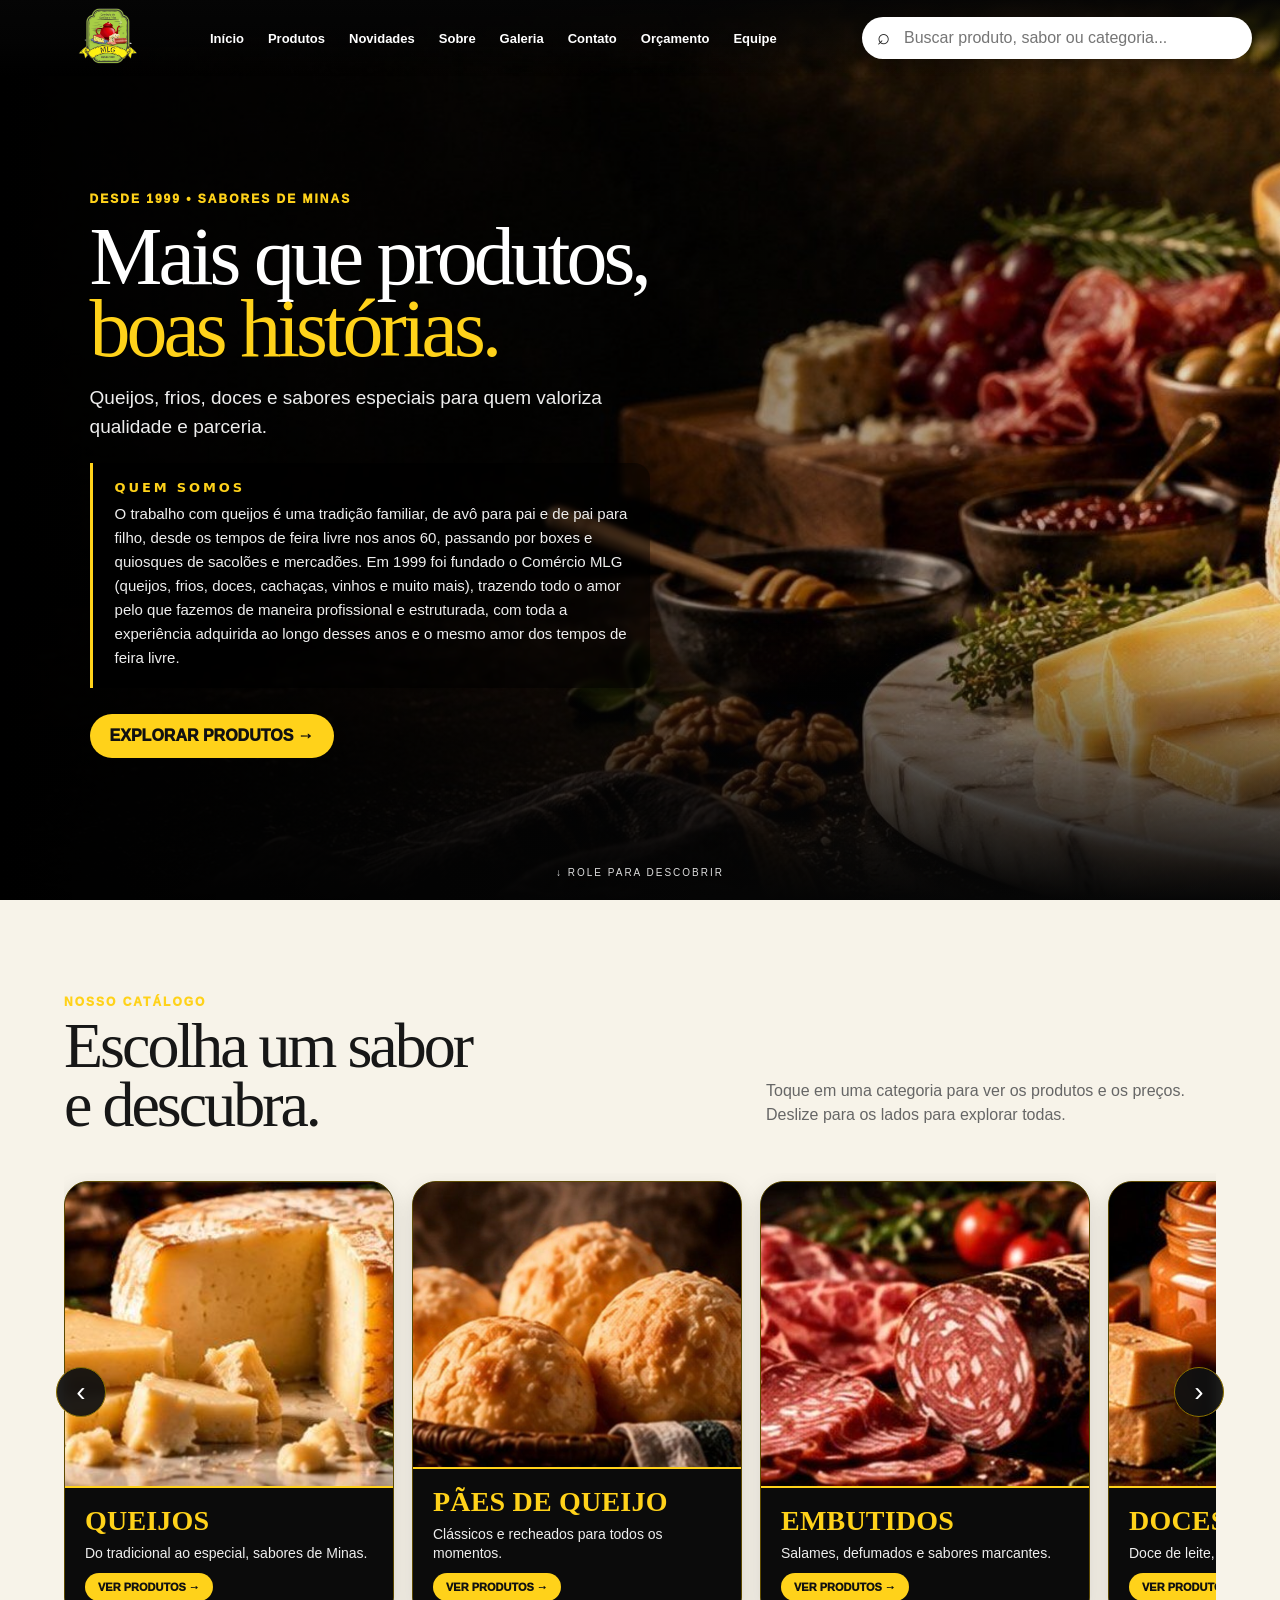
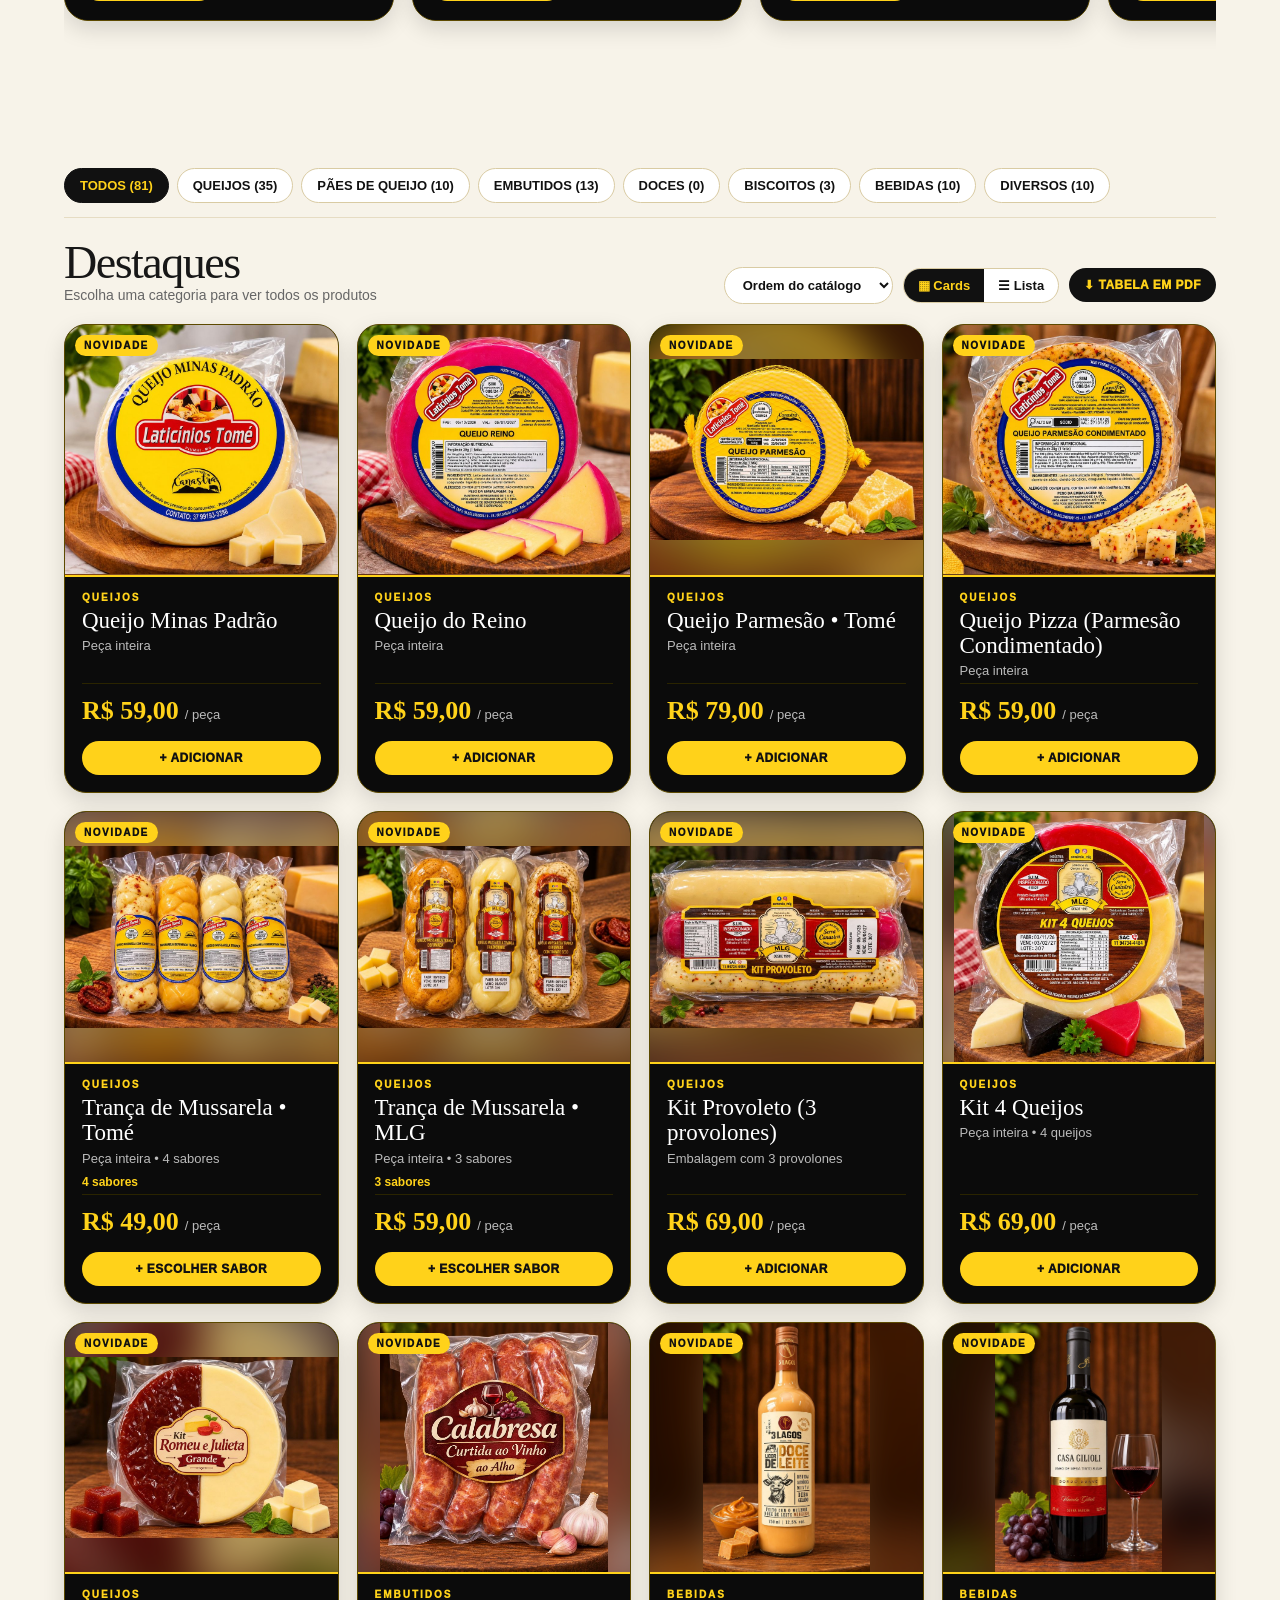
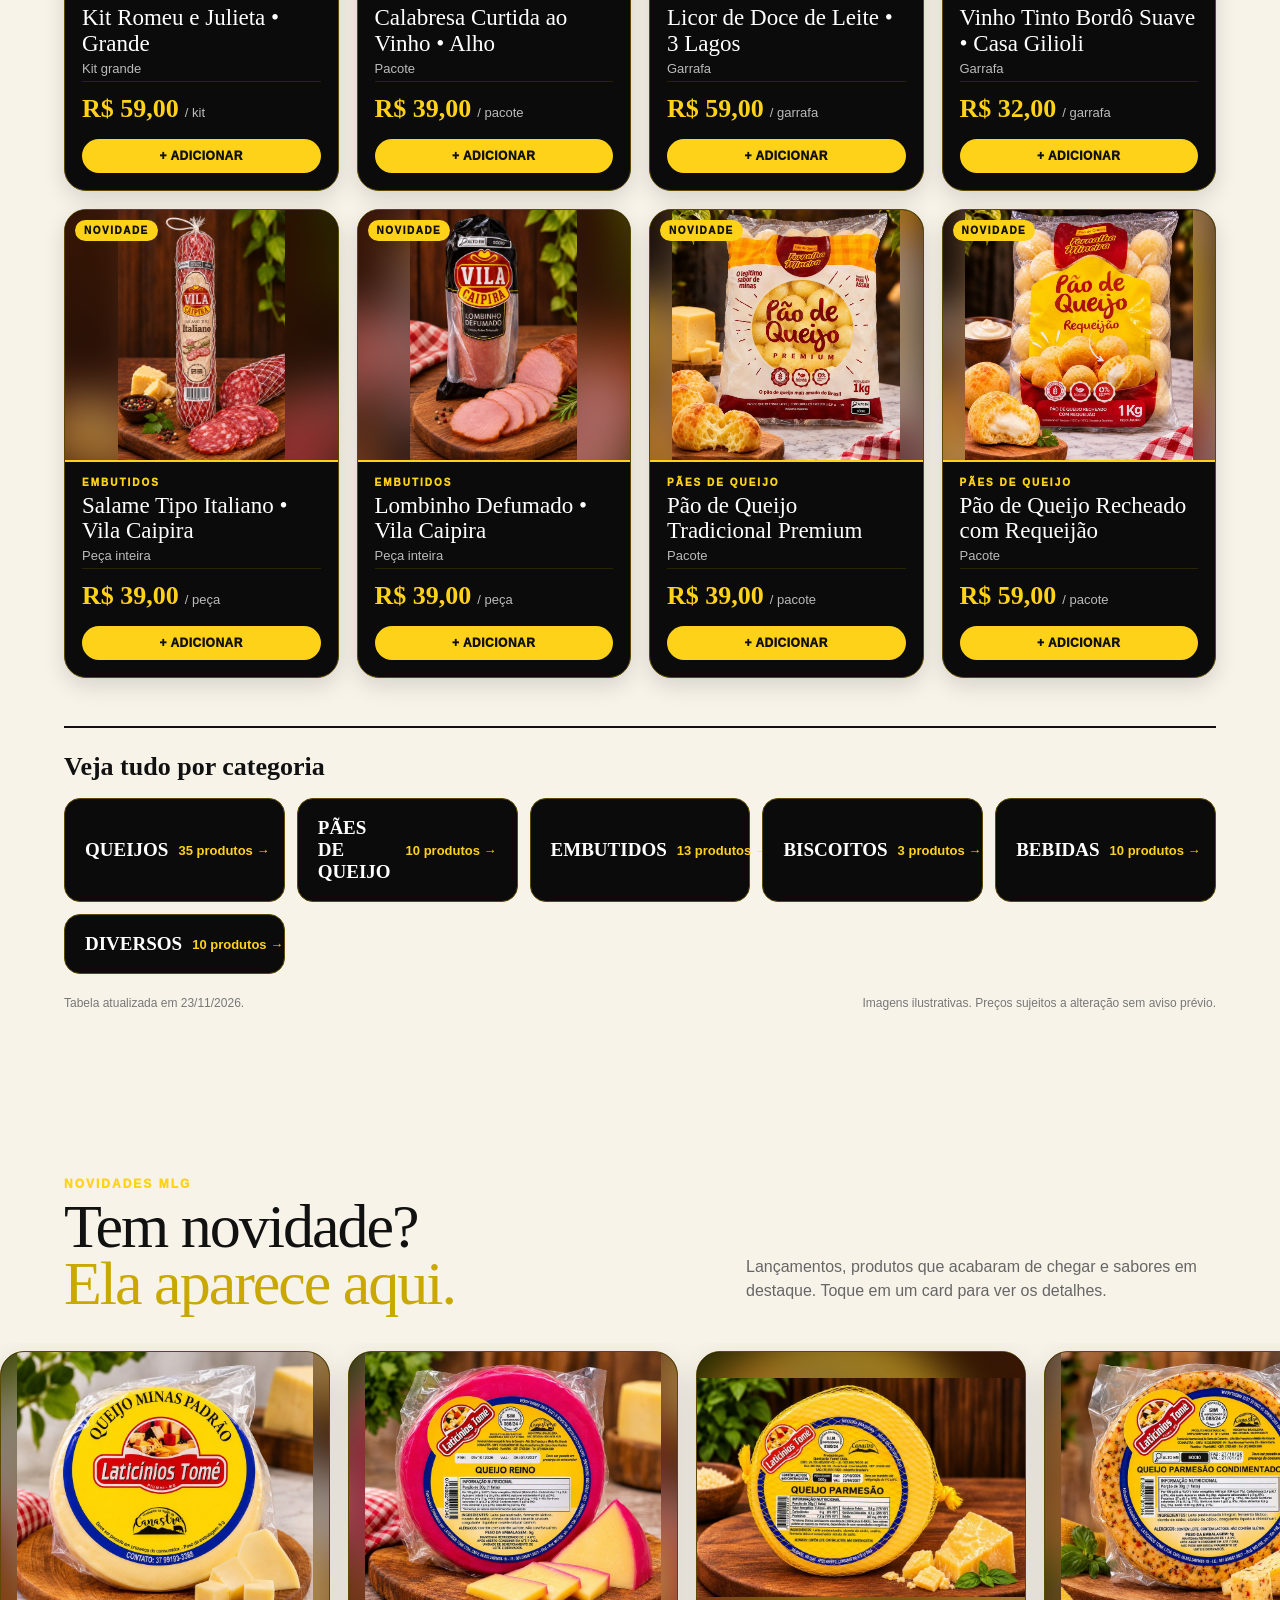
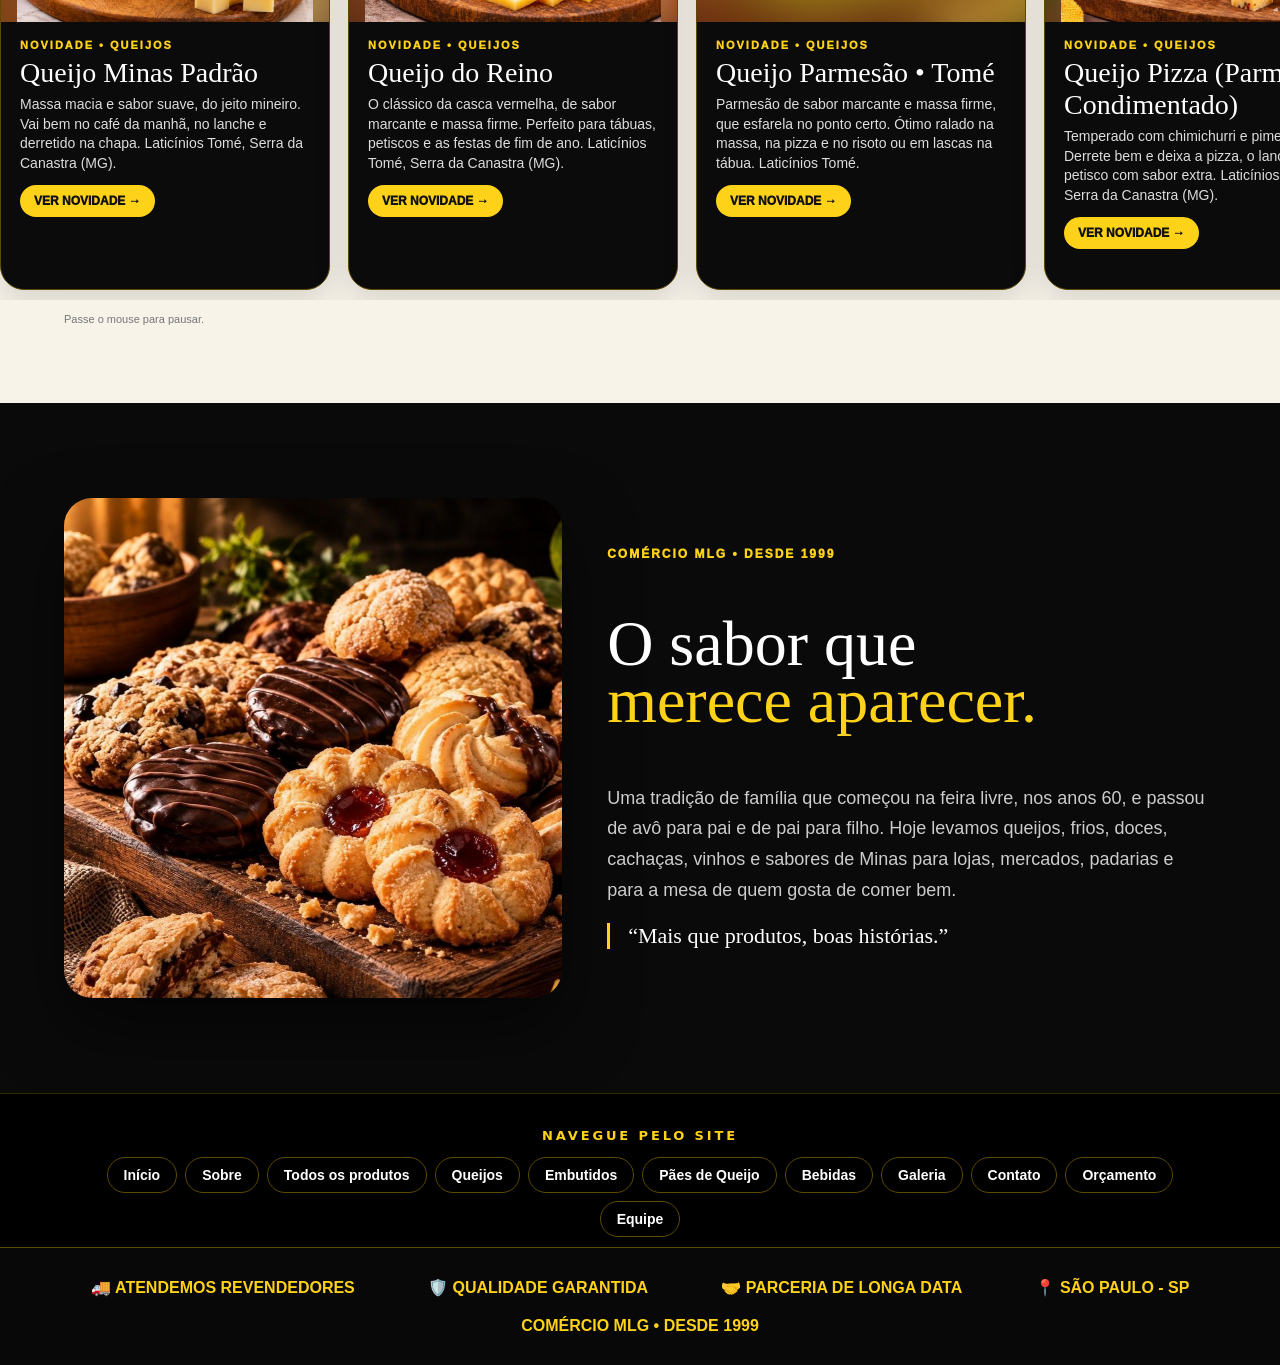
==== commit 530590b1: "Catálogo atualizado: novos produtos, sabores e promoção 2 por R$ 50 Co-Authored-By: Claude Opus 5.5 " ====
--- a/index.html
+++ b/index.html
@@ -87,7 +87,7 @@
     <div class="info">
       <small id="mCat"></small><h3 id="mName"></h3><p id="mDesc"></p>
       <dl><dt>EMBALAGEM</dt><dd id="mPack"></dd><dt>PREÇO</dt><dd id="mPrice"></dd><dt>CÓDIGO</dt><dd id="mCode"></dd></dl>
-      <div class="acts" style="flex-direction:column;align-items:stretch"><div class="row" id="mCartRow" style="display:flex;gap:10px;align-items:center"><div class="stp" style="width:130px"><button type="button" id="mMinus">−</button><input id="mQty" type="number" min="1" value="1" inputmode="numeric" aria-label="Quantidade"><button type="button" id="mPlus">+</button></div><button class="btn" id="mAdd" style="flex:1">+ ADICIONAR AO PEDIDO</button></div>
+      <div class="acts" style="flex-direction:column;align-items:stretch"><div class="row" id="mCartRow" style="display:flex;gap:10px;align-items:center"><div class="stp" style="width:130px"><button type="button" id="mMinus">−</button><input id="mQty" type="number" min="1" value="1" inputmode="numeric" aria-label="Quantidade"><button type="button" id="mPlus">+</button></div><button class="btn" id="mAdd" style="flex:1">+ ADICIONAR AO PEDIDO</button></div><div id="mSab" hidden></div>
 <div style="display:flex;gap:10px;flex-wrap:wrap"><button class="btn ghost" id="mAsk">PERGUNTAR AO ASSISTENTE</button><button class="btn ghost" id="mLink" style="background:#222;color:#eee">🔗 COPIAR LINK</button></div></div>
     </div>
   </div>
--- a/css/catalogo.css
+++ b/css/catalogo.css
@@ -111,6 +111,15 @@
 .gift b{color:var(--gold)}.gift.prog{border-style:dashed;border-color:#5d4a00;color:#bbb}
 /* ---------- carrinho ---------- */
 .addrow{margin-top:10px}
+.ptag.combo{background:#ff6b2c;color:#fff}
+.combo-l{display:inline-block;margin-top:6px;background:#ff6b2c;color:#fff;border-radius:8px;padding:3px 8px;font-size:12px;font-weight:900}
+.nsab{color:var(--gold);font-size:12px;font-weight:800;margin-top:4px}
+.sabs{margin-top:14px;border:1px solid #3a3000;border-radius:14px;max-height:min(46vh,380px);overflow:auto;background:#0d0d0d}
+.sabs h5{position:sticky;top:0;margin:0;padding:10px 14px;background:#141100;color:var(--gold);font-size:11px;letter-spacing:2px;border-bottom:1px solid #3a3000;z-index:1}
+.sab{display:flex;align-items:center;justify-content:space-between;gap:10px;padding:8px 10px 8px 14px;border-bottom:1px solid #1d1d1d;color:#eee;font-size:14px}
+.sab:last-child{border-bottom:0}.sab.in{background:#1a1500}.sab.in span{color:var(--gold);font-weight:800}
+.sab .stp{width:118px;flex:none}.sab .sab-add{border:1px solid var(--gold);background:transparent;color:var(--gold);border-radius:999px;padding:7px 14px;font-weight:900;font-size:12px;cursor:pointer;flex:none}
+.gift.combo{border-color:#ff6b2c;background:#2a1206;color:#ffd9c6}
 .add{width:100%;border:0;border-radius:999px;background:var(--gold);color:#111;font-weight:1000;font-size:12px;padding:10px 12px;cursor:pointer;letter-spacing:.5px}
 .add:hover{background:#fff}
 .stp{display:flex;align-items:center;justify-content:space-between;border:1px solid var(--gold);border-radius:999px;overflow:hidden}
@@ -141,7 +150,7 @@
 .ct-empty h3{font:28px Georgia,serif;color:#fff;margin:0 0 8px}
 .cform{display:grid;gap:10px;margin-top:18px}
 .cform label{font-size:11px;font-weight:1000;letter-spacing:1.5px;color:var(--gold);display:grid;gap:5px}
-.cform input,.cform textarea{border:1px solid #5d4a00;background:#151515;color:#fff;border-radius:12px;padding:11px 12px;font:15px Arial,sans-serif;outline:0;resize:vertical}
+.cform label{min-width:0}.cform input,.cform textarea{width:100%;min-width:0;box-sizing:border-box;border:1px solid #5d4a00;background:#151515;color:#fff;border-radius:12px;padding:11px 12px;font:15px Arial,sans-serif;outline:0;resize:vertical}
 .cform input:focus,.cform textarea:focus{border-color:var(--gold)}
 .cform .two{display:grid;grid-template-columns:1fr 1fr;gap:10px}
 .ct-foot{padding:14px 20px 18px;border-top:1px solid #3a2f00;background:#101010;display:grid;gap:8px}
